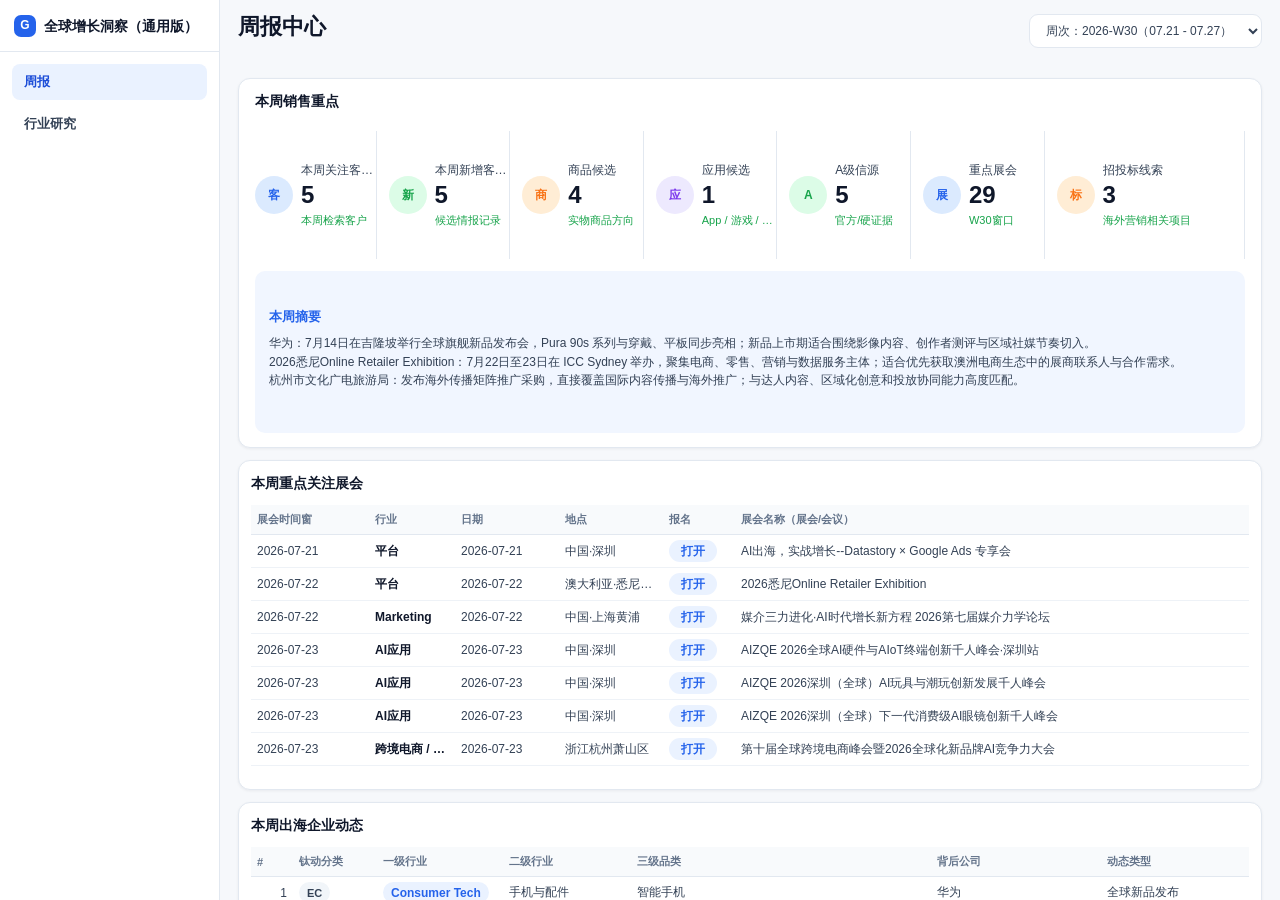
==== index.html @ ca75a87a "publish: fix W30 blank page" ====
<!doctype html>
<html lang="zh-CN">
<head>
  <meta charset="UTF-8" />
  <meta name="viewport" content="width=device-width, initial-scale=1.0" />
  <title>周报中心 · 全球增长洞察</title>
  <link rel="icon" href="data:image/svg+xml,%3Csvg xmlns='http://www.w3.org/2000/svg' viewBox='0 0 16 16'%3E%3Crect width='16' height='16' rx='3' fill='%232563eb'/%3E%3Ctext x='8' y='11' font-size='9' text-anchor='middle' fill='white' font-family='Arial'%3EG%3C/text%3E%3C/svg%3E" />
  <script>
    if (window.location.hash === "#market") {
      window.location.replace("./pages/market/?l1=Gaming");
    }
  </script>
  <link rel="stylesheet" href="./assets/intelligence_workbench_v1.css?v=20260720-weekly-w30" />
</head>
<body class="weekly-page">
  <div class="app-shell weekly-shell">
    <aside class="app-sidebar">
      <div class="brand-row"><span class="brand-mark">G</span><span>全球增长洞察（通用版）</span></div>
      <nav class="side-nav">
        <a class="active" href="./">周报</a>
        <a href="./pages/market/?l1=Gaming">行业研究</a>
      </nav>
      <footer class="sidebar-foot"></footer>
    </aside>

    <main class="app-main weekly-main">
      <section class="weekly-content portal-view active" id="weekly-view">
        <header class="report-header">
          <div>
            <h1 class="report-title">周报中心</h1>
          </div>
          <select class="week-selector" aria-label="周次">
            <option value="W30" selected>周次：2026-W30（07.21 - 07.27）</option>
            <option value="W29">周次：2026-W29（07.14 - 07.20）</option>
            <option value="W28">周次：2026-W28（07.07 - 07.13）</option>
            <option value="W27">周次：2026-W27（06.30 - 07.06）</option>
            <option value="W26">周次：2026-W26（06.23 - 06.29）</option>
            <option value="W25">周次：2026-W25（06.16 - 06.22）</option>
            <option value="W24">周次：2026-W24（06.09 - 06.15）</option>
          </select>
        </header>

        <section id="sales-focus"></section>

        <section class="report-row report-row-events">
          <article class="data-card event-window-card">
            <div class="card-title-row">
              <h2 class="card-title">本周重点关注展会</h2>
            </div>
            <div id="event-windows"></div>
          </article>
        </section>

        <section class="report-row report-row-customer">
          <article class="data-card customer-table-card">
            <div class="card-title-row">
              <h2 class="card-title">本周出海企业动态</h2>
            </div>
            <div id="customer-table"></div>
          </article>
        </section>

        <section class="report-row report-row-tenders">
          <article class="data-card tender-window-card">
            <div class="card-title-row">
              <h2 class="card-title">本周招投标线索</h2>
            </div>
            <div id="tender-opportunities"></div>
          </article>
        </section>

        <section class="report-row report-row-insight" style="display:none">
          <article class="data-card industry-brief-card">
            <div class="card-title-row">
              <h2 id="industry-brief-title" class="card-title">本周关注行业</h2>
              <select id="industry-filter" class="compact-select" aria-label="本周关注行业"></select>
            </div>
            <div id="industry-brief"></div>
          </article>
          <article class="data-card similar-customers-card">
            <h2 id="similar-title" class="card-title">同类客户</h2>
            <div id="similar-customers"></div>
          </article>
        </section>
      </section>
    </main>
  </div>
  <script src="./assets/common.js"></script>
  <script src="./assets/weekly_report_v1.js?v=20260720-weekly-w30-hotfix1"></script>
</body>
</html>
---- assets/intelligence_workbench_v1.css ----
:root {
  --bg: #f6f8fb;
  --panel: #ffffff;
  --ink: #0f172a;
  --body: #334155;
  --muted: #64748b;
  --line: #e2e8f0;
  --soft: #f8fafc;
  --blue: #2563eb;
  --green: #16a34a;
  --orange: #f59e0b;
  --purple: #7c3aed;
  --red: #dc2626;
  --shadow: 0 1px 3px rgba(15, 23, 42, 0.06);
}

* { box-sizing: border-box; }

body {
  margin: 0;
  height: 100vh;
  overflow: hidden;
  background: var(--bg);
  color: var(--ink);
  font-family: Inter, "PingFang SC", "Microsoft YaHei", Arial, sans-serif;
  font-size: 12px;
}

a { color: inherit; text-decoration: none; }

.app-shell {
  display: grid;
  grid-template-columns: 240px minmax(0, 1fr);
  height: 100vh;
  min-width: 0;
}

.app-sidebar {
  min-height: 0;
  background: #fff;
  border-right: 1px solid var(--line);
  display: flex;
  flex-direction: column;
}

.brand-row {
  height: 64px;
  display: flex;
  align-items: center;
  gap: 10px;
  padding: 0 20px;
  border-bottom: 1px solid var(--line);
  font-size: 18px;
  font-weight: 850;
}

.brand-mark {
  width: 24px;
  height: 24px;
  border-radius: 8px;
  display: grid;
  place-items: center;
  background: var(--blue);
  color: #fff;
  font-size: 13px;
}

.side-nav {
  flex: 1;
  padding: 18px 12px;
  display: grid;
  align-content: start;
  gap: 8px;
}

.side-nav a {
  min-height: 40px;
  display: flex;
  align-items: center;
  gap: 10px;
  padding: 0 12px;
  border-radius: 8px;
  color: var(--body);
  font-weight: 750;
}

.side-nav a.active,
.side-nav a:hover {
  background: #eaf2ff;
  color: #1d4ed8;
}

.nav-icon {
  width: 18px;
  text-align: center;
  color: inherit;
}

.sidebar-foot {
  border-top: 1px solid var(--line);
  padding: 14px 18px 18px;
  display: grid;
  gap: 10px;
  color: var(--muted);
}

.app-main {
  height: 100vh;
  min-width: 0;
  overflow: auto;
}

.page-header {
  min-height: 64px;
  padding: 0 24px;
  display: flex;
  align-items: center;
  justify-content: space-between;
  background: rgba(255, 255, 255, 0.9);
  border-bottom: 1px solid var(--line);
  position: sticky;
  top: 0;
  z-index: 4;
  backdrop-filter: blur(8px);
}

.page-title {
  margin: 0;
  font-size: 22px;
  font-weight: 900;
  line-height: 1.2;
}

.page-sub {
  margin: 4px 0 0;
  color: var(--muted);
  font-size: 12px;
}

.header-tools {
  display: flex;
  align-items: center;
  gap: 14px;
  color: var(--muted);
}

.user-pill {
  display: inline-flex;
  align-items: center;
  gap: 8px;
  font-weight: 750;
  color: #1e293b;
}

.avatar {
  width: 26px;
  height: 26px;
  border-radius: 999px;
  display: grid;
  place-items: center;
  background: #dbeafe;
  color: #1d4ed8;
}

.page-content {
  padding: 14px 24px 28px;
  width: 100%;
  max-width: 1800px;
  margin: 0 auto;
}

.tabs {
  display: flex;
  gap: 28px;
  height: 40px;
  align-items: center;
  border-bottom: 1px solid var(--line);
  margin-bottom: 12px;
}

.tab {
  height: 40px;
  border: 0;
  background: transparent;
  color: var(--body);
  font-size: 13px;
  font-weight: 750;
  cursor: pointer;
  border-bottom: 2px solid transparent;
}

.tab.active {
  color: var(--blue);
  border-bottom-color: var(--blue);
}

.filter-bar {
  background: #fff;
  border: 1px solid var(--line);
  border-radius: 12px;
  padding: 12px;
  display: grid;
  grid-template-columns: 1.35fr repeat(6, minmax(0, 1fr)) auto;
  gap: 10px;
  align-items: center;
  margin-bottom: 12px;
}

.filter-bar.leads {
  grid-template-columns: repeat(7, minmax(0, 1fr)) auto;
}

.filter-select,
.filter-input {
  height: 32px;
  border: 1px solid var(--line);
  border-radius: 8px;
  background: #fff;
  color: var(--body);
  font-size: 12px;
  padding: 0 10px;
  min-width: 0;
}

.link-button {
  height: 32px;
  border: 0;
  background: transparent;
  color: var(--blue);
  font-weight: 800;
  cursor: pointer;
  padding: 0 8px;
}

.kpi-grid {
  display: grid;
  grid-template-columns: repeat(6, minmax(0, 1fr));
  gap: 12px;
  margin-bottom: 12px;
}

.kpi-card {
  height: 86px;
  background: #fff;
  border: 1px solid var(--line);
  border-radius: 12px;
  box-shadow: var(--shadow);
  padding: 14px;
  display: flex;
  align-items: center;
  gap: 12px;
  min-width: 0;
}

.kpi-icon {
  width: 38px;
  height: 38px;
  border-radius: 999px;
  display: grid;
  place-items: center;
  flex: 0 0 auto;
  font-weight: 900;
}

.tone-blue { background: #dbeafe; color: #2563eb; }
.tone-green { background: #dcfce7; color: #16a34a; }
.tone-orange { background: #ffedd5; color: #f97316; }
.tone-purple { background: #ede9fe; color: #7c3aed; }
.tone-red { background: #fee2e2; color: #dc2626; }
.tone-slate { background: #f1f5f9; color: #475569; }

.kpi-label {
  color: var(--body);
  font-size: 12px;
  font-weight: 750;
}

.kpi-value {
  margin-top: 4px;
  font-size: 23px;
  font-weight: 900;
  color: var(--ink);
  line-height: 1;
}

.kpi-sub {
  margin-top: 6px;
  color: var(--muted);
  font-size: 11px;
}

.card {
  background: #fff;
  border: 1px solid var(--line);
  border-radius: 12px;
  box-shadow: var(--shadow);
  padding: 14px;
  overflow: hidden;
  min-width: 0;
}

.card h2 {
  height: 28px;
  display: flex;
  align-items: center;
  justify-content: space-between;
  margin: 0 0 10px;
  font-size: 14px;
  font-weight: 850;
}

.card h2 small {
  color: var(--muted);
  font-size: 11px;
  font-weight: 650;
}

.report-main,
.leads-main {
  display: flex;
  flex-direction: column;
  gap: 12px;
}

.report-row,
.leads-row {
  display: grid;
  gap: 12px;
  align-items: stretch;
}

.report-row-1 { grid-template-columns: 1.1fr 1.8fr; }
.report-row-2 { grid-template-columns: 1.35fr 1fr .85fr; }
.report-row-3 { grid-template-columns: 1.55fr .85fr; }
.leads-row-1 { grid-template-columns: 1.35fr .65fr; }
.leads-row-2 { grid-template-columns: 1fr 1fr 1fr; }
.leads-row-3 { grid-template-columns: 1fr; }

.summary-list {
  display: grid;
  gap: 10px;
}

.summary-item {
  display: grid;
  grid-template-columns: 40px minmax(0, 1fr);
  gap: 10px;
  padding: 10px;
  border-radius: 10px;
  background: var(--soft);
}

.summary-icon {
  width: 34px;
  height: 34px;
  border-radius: 10px;
  display: grid;
  place-items: center;
  font-weight: 900;
}

.summary-title {
  font-size: 13px;
  font-weight: 850;
  color: var(--ink);
}

.summary-text {
  margin-top: 4px;
  color: var(--body);
  font-size: 12px;
  line-height: 1.5;
  display: -webkit-box;
  -webkit-line-clamp: 2;
  -webkit-box-orient: vertical;
  overflow: hidden;
}

.table-wrap {
  overflow: hidden;
}

.table-scroll {
  overflow: auto;
}

.data-table {
  width: 100%;
  table-layout: fixed;
  border-collapse: separate;
  border-spacing: 0;
  font-size: 12px;
}

.data-table thead th {
  height: 30px;
  padding: 0 10px;
  background: #f8fafc;
  color: var(--muted);
  font-size: 11px;
  font-weight: 700;
  text-align: left;
  vertical-align: middle;
  border-bottom: 1px solid var(--line);
  white-space: nowrap;
}

.data-table tbody td {
  height: 32px;
  padding: 0 10px;
  color: var(--body);
  font-size: 12px;
  vertical-align: middle;
  border-bottom: 1px solid #eef2f7;
  background: #fff;
  overflow: hidden;
  text-overflow: ellipsis;
}

.data-table tbody tr:hover td { background: #f8fafc; }
.data-table .num { text-align: right; font-variant-numeric: tabular-nums; }
.data-table .center { text-align: center; }

.brand-cell,
.industry-cell {
  color: var(--ink);
  font-weight: 750;
  white-space: normal;
  line-height: 1.25;
  max-height: 34px;
  overflow: hidden;
}

.event-summary {
  white-space: normal;
  line-height: 1.35;
  max-height: 36px;
  overflow: hidden;
}

.tag {
  display: inline-flex;
  align-items: center;
  justify-content: center;
  min-width: 22px;
  height: 20px;
  padding: 0 7px;
  border-radius: 999px;
  font-size: 11px;
  font-weight: 850;
  border: 1px solid transparent;
}

.tag-a,
.tag-high { background: #dcfce7; color: #15803d; border-color: #86efac; }
.tag-b,
.tag-medium { background: #eaf2ff; color: #1d4ed8; border-color: #bfdbfe; }
.tag-c,
.tag-low { background: #f1f5f9; color: #475569; border-color: #cbd5e1; }
.tag-pending { background: #fff7ed; color: #c2410c; border-color: #fed7aa; }

.tag-customer { background: #eff6ff; color: #1d4ed8; }
.tag-expo { background: #ecfdf5; color: #15803d; }
.tag-tender { background: #fff7ed; color: #c2410c; }
.tag-policy { background: #f5f3ff; color: #6d28d9; }

.positive { color: var(--green); font-weight: 850; }
.negative { color: var(--red); font-weight: 850; }

.chart {
  width: 100%;
  height: calc(100% - 38px);
  min-height: 0;
}

.chart-card-sm { height: 260px; }
.chart-card-md { height: 310px; }
.table-card-sm { height: 300px; }
.table-card-md { height: 360px; }
.summary-card { height: 300px; }
.detail-card { height: 360px; }
.heatmap-card { height: 300px; }

.intel-table {
  min-width: 1280px;
}

.mini-bars {
  height: calc(100% - 38px);
  display: grid;
  gap: 10px;
  align-content: center;
}

.donut-shell {
  height: calc(100% - 38px);
  display: grid;
  grid-template-columns: 150px minmax(0, 1fr);
  gap: 16px;
  align-items: center;
}

.donut-shell svg {
  width: 150px;
  height: 150px;
}

.donut-legend {
  display: grid;
  gap: 12px;
  min-width: 0;
}

.donut-legend p {
  margin: 0;
  display: grid;
  grid-template-columns: 10px 44px minmax(0, 1fr);
  gap: 9px;
  align-items: center;
  color: var(--body);
  font-size: 12px;
}

.donut-legend i {
  width: 9px;
  height: 9px;
  border-radius: 999px;
  background: var(--blue);
}

.donut-legend p:nth-child(2) i { background: var(--green); }
.donut-legend p:nth-child(3) i { background: var(--orange); }
.donut-legend p:nth-child(4) i { background: #94a3b8; }

.donut-legend b {
  text-align: right;
  font-variant-numeric: tabular-nums;
  color: var(--ink);
}

.summary-bar {
  display: grid;
  grid-template-columns: 120px minmax(0, 1fr) 42px;
  gap: 10px;
  align-items: center;
  color: var(--body);
  font-size: 12px;
}

.summary-bar span {
  overflow: hidden;
  text-overflow: ellipsis;
  white-space: nowrap;
}

.summary-bar i {
  height: 9px;
  background: #eaf2ff;
  border-radius: 999px;
  overflow: hidden;
}

.summary-bar i b {
  display: block;
  height: 100%;
  border-radius: inherit;
  background: var(--blue);
}

.summary-bar strong {
  text-align: right;
  font-variant-numeric: tabular-nums;
}

.trend-bars {
  height: calc(100% - 38px);
  display: flex;
  align-items: end;
  gap: 5px;
  padding: 10px 0 0;
  border-bottom: 1px solid var(--line);
}

.trend-bar {
  flex: 1;
  min-width: 0;
  height: 100%;
  display: flex;
  flex-direction: column;
  justify-content: flex-end;
  align-items: center;
  gap: 5px;
}

.trend-bar i {
  width: 100%;
  max-width: 18px;
  border-radius: 999px 999px 0 0;
  background: linear-gradient(180deg, #2563eb, #93c5fd);
}

.trend-bar span {
  color: var(--muted);
  font-size: 10px;
  writing-mode: vertical-rl;
  max-height: 34px;
  overflow: hidden;
}

.heatmap-grid {
  height: calc(100% - 38px);
  display: grid;
  gap: 4px;
  align-content: start;
  overflow: hidden;
}

.heatmap-grid b,
.heatmap-grid strong,
.heatmap-grid span {
  min-height: 24px;
  display: grid;
  place-items: center;
  border-radius: 6px;
  font-size: 11px;
}

.heatmap-grid b,
.heatmap-grid strong {
  color: var(--muted);
  font-weight: 750;
  overflow: hidden;
  text-overflow: ellipsis;
  white-space: nowrap;
}

.heatmap-grid span {
  color: #0f172a;
  font-weight: 850;
}

.placeholder {
  height: 220px;
  display: grid;
  place-items: center;
  border: 1px dashed #cbd5e1;
  border-radius: 12px;
  color: var(--muted);
  background: #fff;
}

.intel-detail {
  display: grid;
  gap: 10px;
}

.detail-section {
  border: 1px solid #e8eef7;
  border-radius: 10px;
  background: #f8fafc;
  padding: 10px;
}

.detail-section b {
  display: block;
  margin-bottom: 6px;
  color: var(--ink);
}

.detail-section p {
  margin: 0;
  color: var(--body);
  line-height: 1.55;
}

@media (max-width: 1360px) {
  .app-shell { grid-template-columns: 220px minmax(0, 1fr); }
  .filter-bar,
  .filter-bar.leads { grid-template-columns: repeat(3, minmax(0, 1fr)); }
  .kpi-grid { grid-template-columns: repeat(3, minmax(0, 1fr)); }
  .report-row-1,
  .report-row-2,
  .report-row-3,
  .leads-row-1,
  .leads-row-2,
  .leads-row-3 { grid-template-columns: 1fr; }
}

@media (max-width: 900px) {
  body { height: auto; overflow: auto; }
  .app-shell { grid-template-columns: 1fr; height: auto; }
  .app-sidebar { display: block; }
  .side-nav { grid-template-columns: repeat(2, minmax(0, 1fr)); }
  .app-main { height: auto; overflow: visible; }
  .page-header { position: static; }
  .kpi-grid { grid-template-columns: repeat(2, minmax(0, 1fr)); }
}

.weekly-page .app-shell {
  grid-template-columns: 200px minmax(0, 1fr);
}

.weekly-page .brand-row {
  height: 48px;
  padding: 0 16px;
  font-size: 15px;
}

.weekly-page .brand-mark {
  width: 22px;
  height: 22px;
  border-radius: 7px;
}

.weekly-page .side-nav {
  padding: 12px;
  gap: 6px;
}

.weekly-page .side-nav a {
  min-height: 36px;
  height: 36px;
  padding: 0 12px;
  font-size: 13px;
}

.weekly-page .sidebar-foot {
  padding: 12px 16px 16px;
  font-size: 12px;
  line-height: 1.55;
}

.weekly-main {
  background: #f6f8fb;
}

.weekly-content {
  min-width: 0;
  width: 100%;
  padding: 16px 18px 18px;
}

.report-header {
  height: 52px;
  display: flex;
  align-items: flex-start;
  justify-content: space-between;
  gap: 16px;
  margin-bottom: 12px;
}

.report-title {
  margin: 0;
  font-size: 22px;
  font-weight: 800;
  color: #0f172a;
  line-height: 1.2;
}

.report-subtitle {
  margin: 4px 0 0;
  font-size: 12px;
  color: #64748b;
}

.week-selector {
  height: 32px;
  min-width: 220px;
  border: 1px solid #e2e8f0;
  border-radius: 8px;
  background: #fff;
  font-size: 12px;
  color: #334155;
  padding: 0 10px;
}

.sales-focus-card,
.data-card {
  background: #fff;
  border: 1px solid #e2e8f0;
  border-radius: 12px;
  box-shadow: 0 1px 3px rgba(15, 23, 42, 0.06);
}

.sales-focus-card {
  padding: 14px 16px;
  margin-bottom: 12px;
}

.sales-focus-title {
  margin: 0 0 12px;
  font-size: 14px;
  font-weight: 800;
  color: #0f172a;
}

.sales-focus-grid {
  display: grid;
  grid-template-columns: repeat(4, 1fr) 1.4fr;
  gap: 12px;
  align-items: stretch;
}

.focus-metric {
  display: grid;
  grid-template-columns: 42px minmax(0, 1fr);
  gap: 10px;
  align-items: center;
  min-height: 78px;
  border-right: 1px solid #e2e8f0;
}

.focus-icon {
  width: 40px;
  height: 40px;
  border-radius: 999px;
  display: flex;
  align-items: center;
  justify-content: center;
  font-weight: 800;
}

.focus-label {
  font-size: 12px;
  color: #334155;
}

.focus-value {
  margin-top: 4px;
  font-size: 26px;
  font-weight: 800;
  color: #0f172a;
  line-height: 1;
}

.focus-sub {
  margin-top: 6px;
  font-size: 11px;
  color: #16a34a;
}

.week-summary-box {
  min-height: 78px;
  background: #f1f6ff;
  border-radius: 10px;
  padding: 12px;
}

.week-summary-title {
  font-size: 13px;
  font-weight: 700;
  color: #2563eb;
}

.week-summary-text {
  margin-top: 6px;
  font-size: 12px;
  line-height: 1.5;
  color: #334155;
  white-space: pre-line;
}

.weekly-page .report-row {
  display: grid;
  gap: 12px;
  margin-bottom: 12px;
}

.report-row-main {
  grid-template-columns: 1.35fr 1fr;
}

.report-row-secondary {
  grid-template-columns: 1fr 1fr;
}

.data-card {
  padding: 12px;
  overflow: hidden;
}

.customer-table-card,
.industry-brief-card {
  height: 360px;
}

.event-window-card,
.similar-customers-card {
  height: 240px;
}

.card-title,
.card-title-row .card-title {
  margin: 0 0 10px;
  font-size: 14px;
  font-weight: 800;
  color: #0f172a;
}

.card-title-row {
  display: flex;
  align-items: center;
  justify-content: space-between;
  gap: 12px;
}

.card-title-row a {
  color: #2563eb;
  font-size: 12px;
  font-weight: 700;
}

.table-fit {
  height: calc(100% - 34px);
  overflow: hidden;
}

.weekly-page .data-table {
  width: 100%;
  table-layout: fixed;
  border-collapse: separate;
  border-spacing: 0;
  font-size: 12px;
}

.weekly-page .data-table thead th {
  height: 30px;
  padding: 0 8px;
  background: #f8fafc;
  color: #64748b;
  font-size: 11px;
  font-weight: 600;
  text-align: left;
  vertical-align: middle;
  border-bottom: 1px solid #e2e8f0;
}

.weekly-page .data-table tbody td {
  height: 34px;
  padding: 0 8px;
  color: #334155;
  font-size: 12px;
  vertical-align: middle;
  border-bottom: 1px solid #eef2f7;
}

.weekly-page .data-table tbody tr:hover td {
  background: #f8fafc;
}

.weekly-page .col-rank { width: 34px; }
.weekly-page .col-brand { width: 120px; }
.weekly-page .col-owner { width: 120px; }
.weekly-page .col-country { width: 48px; }
.weekly-page .col-industry { width: 96px; }
.weekly-page .col-category { width: 110px; }
.weekly-page .col-channel { width: 112px; }
.weekly-page .col-date { width: 80px; }
.weekly-page .col-type { width: 72px; }
.weekly-page .col-summary { width: auto; }
.weekly-page .col-attention { width: 132px; }
.weekly-page .col-quality { width: 58px; }

.weekly-page .brand-cell {
  white-space: normal;
  line-height: 1.25;
  max-height: 34px;
  overflow: hidden;
  font-weight: 700;
  color: #0f172a;
}

.weekly-page .event-summary {
  white-space: normal;
  line-height: 1.35;
  max-height: 36px;
  overflow: hidden;
}

.weekly-page .industry-link {
  border: 0;
  background: transparent;
  color: #2563eb;
  font: inherit;
  font-weight: 700;
  padding: 0;
  cursor: pointer;
  text-align: left;
  max-width: 100%;
  overflow: hidden;
  text-overflow: ellipsis;
  white-space: nowrap;
}

.weekly-page .tag {
  height: 22px;
  padding: 0 8px;
  border: 0;
}

.weekly-page .tag-a { background: #dcfce7; color: #16a34a; }
.weekly-page .tag-b { background: #dbeafe; color: #2563eb; }
.weekly-page .tag-c { background: #f1f5f9; color: #64748b; }
.weekly-page .tag-warn { background: #fef3c7; color: #d97706; }

.industry-brief-grid {
  display: grid;
  grid-template-columns: 0.85fr 1.15fr 0.85fr;
  gap: 12px;
  height: calc(100% - 34px);
}

.brief-panel {
  border-right: 1px solid #e2e8f0;
  padding-right: 12px;
  min-width: 0;
}

.brief-panel:last-child {
  border-right: none;
  padding-right: 0;
}

.brief-title {
  font-size: 12px;
  font-weight: 700;
  color: #0f172a;
  margin-bottom: 10px;
}

.brief-value {
  font-size: 20px;
  font-weight: 800;
  color: #0f172a;
  margin-bottom: 10px;
}

.brief-list {
  display: flex;
  flex-direction: column;
  gap: 8px;
}

.brief-list-item {
  font-size: 12px;
  line-height: 1.45;
  color: #334155;
  max-height: 50px;
  overflow: hidden;
}

.event-window-grid {
  display: grid;
  grid-template-columns: 1fr 1fr;
  gap: 12px;
  height: calc(100% - 34px);
}

.event-group {
  background: #f8fafc;
  border-radius: 10px;
  padding: 10px;
  overflow: hidden;
}

.event-group-title {
  margin: 0 0 10px;
  font-size: 13px;
  font-weight: 700;
  color: #0f172a;
}

.event-row {
  display: grid;
  grid-template-columns: 90px minmax(0, 1fr) 48px 72px;
  gap: 8px;
  height: 32px;
  align-items: center;
  font-size: 12px;
  color: #334155;
}

.event-row b {
  color: #0f172a;
}

.event-row span,
.event-row i {
  overflow: hidden;
  text-overflow: ellipsis;
  white-space: nowrap;
  font-style: normal;
}

.event-row em {
  font-style: normal;
  color: #64748b;
}

.similar-table th:nth-child(1) { width: 120px; }
.similar-table th:nth-child(2) { width: 48px; }
.similar-table th:nth-child(3) { width: 110px; }
.similar-table th:nth-child(5) { width: 80px; }
.similar-table th:nth-child(6) { width: 58px; }

.empty-line {
  height: 32px;
  display: flex;
  align-items: center;
  color: #64748b;
}

@media (max-width: 1200px) {
  .sales-focus-grid,
  .report-row-main,
  .report-row-secondary,
  .industry-brief-grid,
  .event-window-grid {
    grid-template-columns: 1fr;
  }

  .focus-metric,
  .brief-panel {
    border-right: none;
  }

  .customer-table-card,
  .industry-brief-card,
  .event-window-card,
  .similar-customers-card {
    height: auto;
    min-height: 240px;
  }
}

/* Weekly report V4.0 target layout */
.weekly-page .app-shell {
  grid-template-columns: 180px minmax(0, 1fr);
  background: #f6f8fb;
}

.weekly-page .app-sidebar {
  width: 180px;
}

.weekly-page .brand-row {
  height: 52px;
  gap: 8px;
  padding: 0 14px;
  font-size: 14px;
  font-weight: 800;
  line-height: 1.25;
}

.weekly-page .brand-mark {
  width: 22px;
  height: 22px;
  border-radius: 7px;
  font-size: 12px;
}

.weekly-page .side-nav {
  padding: 12px;
  gap: 6px;
}

.weekly-page .side-nav a {
  min-height: 36px;
  padding: 0 12px;
  font-size: 13px;
  gap: 0;
}

.weekly-page .sidebar-foot {
  padding: 12px 14px 16px;
  font-size: 11px;
  line-height: 1.55;
}

.weekly-page .sidebar-foot:empty {
  display: none;
}

.weekly-main {
  min-width: 0;
  overflow: auto;
}

.weekly-content {
  display: flex;
  flex-direction: column;
  gap: 12px;
  width: 100%;
  min-width: 0;
  padding: 14px 18px 18px;
}

.weekly-page .report-header {
  height: 52px;
  margin: 0;
  align-items: flex-start;
}

.weekly-page .week-selector {
  height: 34px;
  min-width: 230px;
  border-radius: 9px;
  padding: 0 12px;
}

.weekly-page .sales-focus-card,
.weekly-page .data-card {
  background: #fff;
  border: 1px solid #e2e8f0;
  border-radius: 12px;
  box-shadow: 0 1px 3px rgba(15, 23, 42, 0.06);
  overflow: hidden;
}

.weekly-page .sales-focus-card {
  height: auto;
  min-height: 136px;
  padding: 14px 16px;
  margin: 0;
}

.weekly-page .sales-focus-title {
  margin: 0 0 10px;
  font-size: 14px;
  font-weight: 800;
}

.weekly-page .sales-focus-grid {
  display: grid;
  grid-template-columns: repeat(6, minmax(0, 1fr)) 1.55fr;
  gap: 12px;
  align-items: stretch;
}

.weekly-page .focus-metric {
  grid-template-columns: 38px minmax(0, 1fr);
  gap: 8px;
  min-height: 78px;
  border-right: 1px solid #e2e8f0;
  min-width: 0;
}

.weekly-page .focus-icon {
  width: 38px;
  height: 38px;
  font-size: 12px;
}

.weekly-page .focus-copy {
  min-width: 0;
}

.weekly-page .focus-label,
.weekly-page .focus-sub {
  white-space: nowrap;
  overflow: hidden;
  text-overflow: ellipsis;
}

.weekly-page .focus-value {
  font-size: 24px;
}

.weekly-page .week-summary-text {
  display: block;
  overflow: visible;
  white-space: pre-line;
}

.weekly-page .report-row {
  display: grid;
  gap: 12px;
  margin: 0;
  width: 100%;
  min-width: 0;
}

.weekly-page .report-row-customer,
.weekly-page .report-row-events {
  grid-template-columns: minmax(0, 1fr);
}

.weekly-page .report-row-insight {
  grid-template-columns: minmax(0, 1fr) minmax(0, 1fr);
}

.weekly-page .data-card {
  padding: 12px;
  width: 100%;
  min-width: 0;
}

.weekly-page .customer-table-card { height: 376px; }
.weekly-page .event-window-card { height: 250px; }
.weekly-page .industry-brief-card,
.weekly-page .similar-customers-card { height: 250px; }

.weekly-page .card-title,
.weekly-page .card-title-row .card-title {
  margin: 0 0 10px;
  font-size: 14px;
  font-weight: 800;
}

.weekly-page .table-fit {
  height: calc(100% - 34px);
  overflow: hidden;
}

.weekly-page .data-table {
  table-layout: fixed;
  font-size: 12px;
}

.weekly-page .data-table thead th {
  height: 30px;
  padding: 0 6px;
  font-size: 11px;
  white-space: nowrap;
}

.weekly-page .data-table tbody td {
  height: 32px;
  padding: 0 6px;
  font-size: 12px;
}

.weekly-page .col-rank { width: 28px; }
.weekly-page .col-name { width: 148px; }
.weekly-page .col-company,
.weekly-page .weekly-customer-table td:nth-child(3) { display: none; }
.weekly-page .col-industry { width: 96px; }
.weekly-page .col-category { width: 118px; }
.weekly-page .col-market { width: 116px; }
.weekly-page .col-type,
.weekly-page .weekly-customer-table td:nth-child(7) { display: none; }
.weekly-page .col-date { width: 58px; }
.weekly-page .col-summary { width: auto; min-width: 118px; }
.weekly-page .col-quality { width: 36px; }
.weekly-page .col-decision { width: 36px; }

.weekly-page .name-cell,
.weekly-page .company-cell,
.weekly-page .category-cell {
  white-space: normal;
  line-height: 1.2;
  max-height: 30px;
  overflow: hidden;
  font-weight: 700;
  color: #0f172a;
}

.weekly-page .event-summary {
  white-space: normal;
  line-height: 1.25;
  max-height: 32px;
  overflow: hidden;
}

.weekly-page .inline-type {
  display: inline-block;
  height: 18px;
  line-height: 18px;
  margin-right: 4px;
  padding: 0 5px;
  border-radius: 999px;
  background: #eaf2ff;
  color: #2563eb;
  font-size: 11px;
  font-weight: 700;
  vertical-align: baseline;
}

.weekly-page .event-summary.one-line {
  white-space: nowrap;
  text-overflow: ellipsis;
  display: block;
}

.weekly-page .industry-brief-grid {
  grid-template-columns: 0.9fr 1.1fr;
  height: calc(100% - 34px);
}

.weekly-page .brief-panel {
  padding-right: 12px;
}

.weekly-page .brief-metric-label {
  font-size: 11px;
  color: #64748b;
  margin-top: 9px;
}

.weekly-page .brief-metric-value {
  margin-top: 3px;
  font-size: 20px;
  font-weight: 800;
  color: #0f172a;
  line-height: 1.1;
}

.weekly-page .brief-metric-value.small {
  font-size: 15px;
}

.weekly-page .brief-list {
  gap: 10px;
}

.weekly-page .brief-list-item {
  font-size: 12px;
  line-height: 1.45;
  max-height: 34px;
}

.weekly-page .brief-brand-list {
  display: grid;
  gap: 8px;
}

.weekly-page .brief-brand-row {
  display: grid;
  grid-template-columns: minmax(0, 1fr) 34px;
  gap: 6px;
  align-items: center;
  font-size: 12px;
}

.weekly-page .brief-brand-row span {
  overflow: hidden;
  text-overflow: ellipsis;
  white-space: nowrap;
  font-weight: 700;
}

.weekly-page .event-window-grid {
  grid-template-columns: 1fr 1fr;
  height: calc(100% - 34px);
}

.weekly-page .event-row {
  grid-template-columns: 80px minmax(0, 1fr) 44px 62px 26px;
  gap: 6px;
  min-height: 32px;
  height: 32px;
}

.weekly-page .event-row strong {
  font-style: normal;
  padding: 0;
  min-width: 22px;
}

.weekly-page .similar-table th:nth-child(1) { width: 112px; }
.weekly-page .similar-table th:nth-child(2) { width: 44px; }
.weekly-page .similar-table th:nth-child(3) { width: 88px; }
.weekly-page .similar-table th:nth-child(5) { width: 62px; }
.weekly-page .similar-table th:nth-child(6) { width: 42px; }

.weekly-page .compact-select {
  height: 28px;
  max-width: 250px;
  border: 1px solid #e2e8f0;
  border-radius: 8px;
  background: #fff;
  color: #334155;
  font-size: 12px;
  padding: 0 8px;
}

.weekly-page .event-tools {
  display: flex;
  align-items: center;
  gap: 8px;
  min-width: 0;
}

.weekly-page .inline-link {
  color: #2563eb;
  font-size: 12px;
  font-weight: 700;
  white-space: nowrap;
}

.weekly-page .weekly-customer-table .col-company,
.weekly-page .weekly-customer-table td:nth-child(3) {
  display: table-cell;
}

.weekly-page .weekly-customer-table .col-rank { width: 30px; }
.weekly-page .weekly-customer-table .col-name { width: 150px; }
.weekly-page .weekly-customer-table .col-company { width: 112px; }
.weekly-page .weekly-customer-table .col-industry { width: 100px; }
.weekly-page .weekly-customer-table .col-category { width: 126px; }
.weekly-page .weekly-customer-table .col-market { width: 124px; }
.weekly-page .weekly-customer-table .col-date { width: 60px; }
.weekly-page .weekly-customer-table .col-quality { width: 42px; }

.weekly-page .weekly-customer-table {
  width: 100%;
  min-width: 0;
}

/* Final weekly polish */
.weekly-page .week-summary-box {
  padding-bottom: 14px;
  display: flex;
  flex-direction: column;
}

.weekly-page .week-summary-text {
  margin-bottom: 4px;
}

.weekly-page .customer-table-card { height: 440px; }
.weekly-page .event-window-card { height: 300px; }

.weekly-page .customer-table-card .table-fit {
  height: calc(100% - 72px);
}

.weekly-page .weekly-customer-table .col-name { width: 170px; }
.weekly-page .weekly-customer-table .col-company { width: 120px; }
.weekly-page .weekly-customer-table .col-market { width: 210px; }
.weekly-page .weekly-customer-table .col-summary { min-width: 260px; }

.weekly-page .market-cell {
  white-space: normal;
  line-height: 1.25;
  max-height: 32px;
  overflow: hidden;
}

.weekly-page .rating-note {
  font-size: 11px;
  color: #64748b;
  white-space: nowrap;
}

.weekly-page .extra-panel {
  margin-top: 6px;
  border-top: 1px solid #eef2f7;
  padding-top: 5px;
}

.weekly-page .extra-panel summary {
  cursor: pointer;
  color: #2563eb;
  font-size: 12px;
  font-weight: 700;
}

.weekly-page .extra-customer-list {
  max-height: 160px;
  overflow: auto;
  display: grid;
  gap: 4px;
  margin-top: 6px;
}

.weekly-page .extra-customer-row {
  display: grid;
  grid-template-columns: 1.2fr .8fr 1.1fr 50px;
  gap: 8px;
  align-items: center;
  min-height: 28px;
  border: 0;
  border-radius: 7px;
  background: #f8fafc;
  color: #334155;
  font-size: 12px;
  text-align: left;
  padding: 0 8px;
  cursor: pointer;
}

.weekly-page .extra-customer-row span,
.weekly-page .extra-customer-row b,
.weekly-page .extra-customer-row em {
  overflow: hidden;
  text-overflow: ellipsis;
  white-space: nowrap;
}

.weekly-page .extra-customer-row em {
  font-style: normal;
  color: #64748b;
}

.weekly-page .brief-conclusion {
  background: #f1f6ff;
  color: #334155;
  border-radius: 8px;
  padding: 8px;
  font-size: 12px;
  line-height: 1.45;
  margin-bottom: 10px;
}

.weekly-page .event-row {
  grid-template-columns: 82px minmax(0, 1fr) 70px 88px 54px;
  gap: 10px;
}

.weekly-page .event-row strong {
  color: #2563eb;
  font-weight: 700;
  text-align: right;
}

/* W24 weekly final refinements */
.weekly-page .sales-focus-card {
  height: 148px;
}

.weekly-page .week-summary-box {
  padding: 14px 14px 12px;
}

.weekly-page .week-summary-text {
  margin-top: 8px;
  padding-bottom: 2px;
  line-height: 1.55;
}

.weekly-page .weekly-customer-table .col-name { width: 220px; }
.weekly-page .weekly-customer-table .col-company { width: 130px; }
.weekly-page .weekly-customer-table .col-industry { width: 112px; }
.weekly-page .weekly-customer-table .col-category { width: 132px; }
.weekly-page .weekly-customer-table .col-market { width: 210px; }
.weekly-page .weekly-customer-table .col-summary { min-width: 320px; }

.weekly-page .event-summary {
  max-height: 42px;
  line-height: 1.32;
}

.weekly-page .l1-pill {
  display: inline-flex;
  height: 21px;
  align-items: center;
  padding: 0 8px;
  border-radius: 999px;
  background: #f1f5f9;
  color: #334155;
  font-size: 11px;
  font-weight: 800;
  white-space: nowrap;
}

.weekly-page .industry-link {
  display: inline-flex;
  align-items: center;
  height: 21px;
  padding: 0 8px;
  border-radius: 999px;
  background: #eaf2ff;
  color: #2563eb;
}

.weekly-page .event-table-fit {
  height: calc(100% - 34px);
}

.weekly-page .event-table th:nth-child(1) { width: 150px; }
.weekly-page .event-table th:nth-child(3) { width: 90px; }
.weekly-page .event-table th:nth-child(4) { width: 120px; }
.weekly-page .event-table th:nth-child(5) { width: 78px; }

.weekly-page .event-table td:nth-child(2) {
  color: #0f172a;
  font-weight: 700;
  white-space: normal;
  line-height: 1.25;
}

.weekly-page .event-table .inline-link {
  display: inline-flex;
  height: 22px;
  align-items: center;
  justify-content: center;
  padding: 0 8px;
  border-radius: 999px;
  background: #eaf2ff;
}

.weekly-page .similar-table th:nth-child(1) { width: 140px; }
.weekly-page .similar-table th:nth-child(3) { width: 110px; }

.weekly-page .similar-table .brand-cell {
  max-height: 34px;
  white-space: normal;
  line-height: 1.2;
}

/* W24 intelligence workbook field layout */
.weekly-page .customer-table-card { height: 500px; }
.weekly-page .event-window-card { height: 330px; }

.weekly-page .customer-table-card .table-fit,
.weekly-page .event-table-fit {
  overflow: auto;
}

.weekly-page .weekly-customer-table {
  width: max-content;
  min-width: 100%;
}

.weekly-page .weekly-customer-table .col-rank { width: 42px; }
.weekly-page .weekly-customer-table .col-titan { width: 82px; }
.weekly-page .weekly-customer-table .col-industry { width: 132px; }
.weekly-page .weekly-customer-table .col-category { width: 132px; }
.weekly-page .weekly-customer-table .col-l3 { width: 240px; }
.weekly-page .weekly-customer-table .col-company { width: 190px; }
.weekly-page .weekly-customer-table .col-type { width: 138px; }
.weekly-page .weekly-customer-table .col-summary { width: 560px; min-width: 560px; }
.weekly-page .weekly-customer-table .col-date { width: 92px; }
.weekly-page .weekly-customer-table .col-attention { width: 280px; }
.weekly-page .weekly-customer-table .col-quality { width: 58px; }

.weekly-page .weekly-customer-table .col-type,
.weekly-page .weekly-customer-table td:nth-child(7) {
  display: table-cell;
}

.weekly-page .attention-cell {
  white-space: normal;
  line-height: 1.3;
  max-height: 42px;
  overflow: hidden;
}

.weekly-page .event-table {
  width: max-content;
  min-width: 100%;
}

.weekly-page .event-table th:nth-child(1) { width: 160px; }
.weekly-page .event-table th:nth-child(2) { width: 460px; }
.weekly-page .event-table th:nth-child(3) { width: 120px; }
.weekly-page .event-table th:nth-child(4) { width: 140px; }
.weekly-page .event-table th:nth-child(5) { width: 96px; }

@media (max-width: 1100px) {
  .weekly-page .sales-focus-grid,
  .weekly-page .report-row-main,
  .weekly-page .report-row-secondary,
  .weekly-page .industry-brief-grid,
  .weekly-page .event-window-grid {
    grid-template-columns: 1fr;
  }

  .weekly-page .customer-table-card,
  .weekly-page .industry-brief-card,
  .weekly-page .event-window-card,
  .weekly-page .similar-customers-card,
  .weekly-page .sales-focus-card {
    height: auto;
  }
}

/* W24 workbook layout contract */
.weekly-page .sales-focus-card {
  min-height: 146px;
}

.weekly-page .week-summary-box {
  align-self: stretch;
  justify-content: center;
  padding: 12px 14px;
}

.weekly-page .week-summary-text {
  display: block;
  overflow: visible;
  line-height: 1.45;
  white-space: pre-line;
}

.weekly-page .customer-table-card {
  height: 510px;
}

.weekly-page #customer-table {
  height: calc(100% - 42px);
}

.weekly-page .customer-table-card .table-fit {
  height: 100%;
  overflow: auto;
}

.weekly-page .weekly-customer-table {
  width: max-content;
  min-width: 100%;
  table-layout: fixed;
}

.weekly-page .weekly-customer-table .col-rank { width: 42px; }
.weekly-page .weekly-customer-table .col-titan { width: 88px; }
.weekly-page .weekly-customer-table .col-industry { width: 132px; }
.weekly-page .weekly-customer-table .col-category { width: 132px; }
.weekly-page .weekly-customer-table .col-l3 { width: 260px; }
.weekly-page .weekly-customer-table .col-company { width: 180px; }
.weekly-page .weekly-customer-table .col-type { width: 150px; }
.weekly-page .weekly-customer-table .col-summary { width: 600px; min-width: 600px; }
.weekly-page .weekly-customer-table .col-date { width: 92px; }
.weekly-page .weekly-customer-table .col-attention { width: 320px; }

.weekly-page .weekly-customer-table td,
.weekly-page .event-table td {
  vertical-align: top;
}

.weekly-page .event-summary,
.weekly-page .attention-cell,
.weekly-page .category-cell,
.weekly-page .company-cell {
  line-height: 1.35;
}

.weekly-page .event-summary {
  max-height: 54px;
  white-space: normal;
  overflow: hidden;
}

.weekly-page .attention-cell {
  max-height: 54px;
}

.weekly-page .event-window-card {
  height: 360px;
}

.weekly-page #event-windows {
  height: calc(100% - 42px);
}

.weekly-page .event-table-fit {
  height: 100%;
  overflow: auto;
}

.weekly-page .event-table {
  width: max-content;
  min-width: 100%;
  table-layout: fixed;
}

.weekly-page .event-table .col-window { width: 130px; }
.weekly-page .event-table .col-event-industry { width: 130px; }
.weekly-page .event-table .col-event-name { width: 360px; }
.weekly-page .event-table .col-location { width: 120px; }
.weekly-page .event-table .col-event-date { width: 140px; }
.weekly-page .event-table .col-event-value { width: 460px; }
.weekly-page .event-table .col-link { width: 96px; }

.weekly-page .event-value {
  white-space: normal;
  line-height: 1.35;
  max-height: 54px;
  overflow: hidden;
}

/* W24 single-page shell and auto-fit table polish */
.weekly-page .portal-view {
  display: none;
}

.weekly-page .portal-view.active {
  display: flex;
}

.weekly-page #market-view.portal-view.active {
  display: block;
  height: 100vh;
  padding: 0;
}

.weekly-page .market-loading {
  height: 100%;
  display: grid;
  place-items: center;
  color: #64748b;
  font-size: 13px;
}

.weekly-page #market-view .research-shell {
  grid-template-columns: minmax(0, 1fr);
  height: 100%;
}

.weekly-page #market-view .research-sidebar {
  display: none;
}

.weekly-page #market-view .research-main {
  height: 100%;
  min-height: 0;
  overflow: auto;
}

.weekly-page #market-view .market-select-bar {
  position: sticky;
  top: 0;
  z-index: 8;
  display: flex;
  gap: 10px;
  align-items: center;
  padding: 10px 24px;
  background: rgba(246, 248, 251, 0.96);
  border-bottom: 1px solid #e5eaf2;
  backdrop-filter: blur(8px);
}

.weekly-page #market-view .market-select {
  height: 32px;
  min-width: 150px;
  border: 1px solid #d6e0ef;
  border-radius: 8px;
  background: #fff;
  color: #334155;
  font-size: 12px;
  padding: 0 10px;
}

.weekly-page #market-view .market-select.wide {
  min-width: 240px;
}

.weekly-page .card-title-row {
  min-height: 32px;
}

.weekly-page .compact-select {
  height: 28px;
  min-width: 220px;
  max-width: 360px;
  border: 1px solid #e2e8f0;
  border-radius: 8px;
  background: #fff;
  color: #334155;
  font-size: 12px;
  padding: 0 8px;
}

.weekly-page .weekly-customer-table,
.weekly-page .event-table,
.weekly-page .similar-table {
  table-layout: fixed;
  width: max-content;
  min-width: 100%;
}

.weekly-page .weekly-customer-table th,
.weekly-page .weekly-customer-table td,
.weekly-page .event-table th,
.weekly-page .event-table td,
.weekly-page .similar-table th,
.weekly-page .similar-table td {
  height: 32px;
  white-space: nowrap;
  overflow: hidden;
  text-overflow: ellipsis;
  vertical-align: middle;
}

.weekly-page .weekly-customer-table .col-rank { width: 42px; }
.weekly-page .weekly-customer-table .col-titan { width: 84px; }
.weekly-page .weekly-customer-table .col-industry { width: 126px; }
.weekly-page .weekly-customer-table .col-category { width: 128px; }
.weekly-page .weekly-customer-table .col-l3 { width: 300px; }
.weekly-page .weekly-customer-table .col-company { width: 170px; }
.weekly-page .weekly-customer-table .col-type { width: 220px; }
.weekly-page .weekly-customer-table .col-summary { width: 440px; min-width: 440px; }
.weekly-page .weekly-customer-table .col-date { width: 86px; }
.weekly-page .weekly-customer-table .col-attention { width: 300px; }

.weekly-page .weekly-customer-table .industry-link,
.weekly-page .weekly-customer-table .l1-pill {
  max-width: 100%;
  overflow: hidden;
  text-overflow: ellipsis;
  white-space: nowrap;
}

.weekly-page .event-window-card {
  height: 330px;
}

.weekly-page .event-table .col-window { width: 132px; }
.weekly-page .event-table .col-event-industry { width: 108px; }
.weekly-page .event-table .col-event-name { width: 430px; }
.weekly-page .event-table .col-location { width: 112px; }
.weekly-page .event-table .col-event-date { width: 122px; }
.weekly-page .event-table .col-event-value { width: 480px; }
.weekly-page .event-table .col-link { width: 90px; }

.weekly-page .event-table td:nth-child(2),
.weekly-page .event-table td:nth-child(3),
.weekly-page .event-table td:nth-child(6) {
  white-space: nowrap;
  line-height: 32px;
}

.weekly-page .industry-brief-card .card-title-row {
  align-items: center;
}

.weekly-page .industry-brief-card .card-title {
  margin-bottom: 0;
}

/* Final bugfix: sidebar title and exhibition auto-fit columns */
.weekly-page .app-shell {
  grid-template-columns: 220px minmax(0, 1fr);
}

.weekly-page .app-sidebar {
  width: 220px;
}

.weekly-page .brand-row {
  font-size: 13px;
  white-space: nowrap;
}

.weekly-page .brand-row span:last-child {
  min-width: 0;
  overflow: hidden;
  text-overflow: ellipsis;
  white-space: nowrap;
}

.weekly-page .event-table th.col-window { width: 126px; }
.weekly-page .event-table th.col-event-industry { width: 86px; }
.weekly-page .event-table th.col-event-name { width: 460px; }
.weekly-page .event-table th.col-location { width: 104px; }
.weekly-page .event-table th.col-event-date { width: 116px; }
.weekly-page .event-table th.col-event-value { width: 520px; }
.weekly-page .event-table th.col-link { width: 86px; }

/* Embedded industry research workbench density */
.weekly-page #market-view .research-main {
  background: #f6f8fb;
}

.weekly-page #market-view .main-top,
.weekly-page #market-view .metrics-grid,
.weekly-page #market-view .viewpoints-grid,
.weekly-page #market-view .tabs,
.weekly-page #market-view .tab-body {
  width: calc(100% - 48px);
  margin-left: 24px;
  margin-right: 24px;
}

.weekly-page #market-view .main-top {
  min-height: 54px;
  padding: 12px 0 8px;
}

.weekly-page #market-view .metrics-grid {
  display: grid;
  grid-template-columns: repeat(8, minmax(0, 1fr));
  gap: 10px;
}

.weekly-page #market-view .metric-card {
  height: 74px;
  padding: 10px 12px;
  min-width: 0;
}

.weekly-page #market-view .viewpoints-grid {
  display: grid;
  grid-template-columns: repeat(4, minmax(0, 1fr));
  gap: 10px;
  margin-top: 10px;
}

.weekly-page #market-view .view-card {
  min-height: 72px;
  padding: 10px 12px;
  border-radius: 10px;
  overflow: hidden;
}

.weekly-page #market-view .view-card h3,
.weekly-page #market-view .view-card p,
.weekly-page #market-view .view-card li {
  white-space: nowrap;
  overflow: hidden;
  text-overflow: ellipsis;
}

.weekly-page #market-view .tabs {
  height: 34px;
  margin-top: 8px;
}

.weekly-page #market-view .market-grid.overview-workbench {
  display: grid;
  grid-template-columns: repeat(12, minmax(0, 1fr));
  gap: 10px;
  padding: 10px 0 18px;
}

.weekly-page #market-view .module-card {
  min-width: 0;
  height: 238px;
  padding: 10px;
  border-radius: 10px;
  overflow: hidden;
}

.weekly-page #market-view .module-card.span-2 { grid-column: span 2; }
.weekly-page #market-view .module-card.span-3 { grid-column: span 3; }
.weekly-page #market-view .module-card.span-4 { grid-column: span 4; }
.weekly-page #market-view .module-card.span-5 { grid-column: span 5; }
.weekly-page #market-view .module-card.span-6 { grid-column: span 6; }
.weekly-page #market-view .module-card.span-8 { grid-column: span 8; }
.weekly-page #market-view .module-card.span-12 { grid-column: span 12; }

.weekly-page #market-view .card-player-matrix {
  height: 286px;
}

.weekly-page #market-view .card-overview-analysis,
.weekly-page #market-view .overview-structure,
.weekly-page #market-view .card-events {
  height: 238px;
}

.weekly-page #market-view .module-card h2 {
  height: 24px;
  margin: 0 0 8px;
  font-size: 13px;
  line-height: 24px;
}

.weekly-page #market-view .chart-fixed,
.weekly-page #market-view .scatter-chart {
  height: calc(100% - 32px);
  min-height: 0;
}

.weekly-page #market-view .trend-chart {
  height: calc(100% - 32px);
}

.weekly-page #market-view .research-table {
  width: max-content;
  min-width: 100%;
  table-layout: fixed;
}

.weekly-page #market-view .table-scroll {
  height: calc(100% - 32px);
  overflow: auto;
}

.weekly-page #market-view .research-table th,
.weekly-page #market-view .research-table td {
  height: 28px;
  padding: 0 6px;
  font-size: 11px;
  white-space: nowrap;
  overflow: hidden;
  text-overflow: ellipsis;
  vertical-align: middle;
}

.weekly-page #market-view .research-table .col-rank { width: 34px; }
.weekly-page #market-view .research-table .col-brand { width: 126px; }
.weekly-page #market-view .research-table .col-country { width: 58px; }
.weekly-page #market-view .research-table .col-gmv { width: 82px; }
.weekly-page #market-view .research-table .col-index { width: 68px; }
.weekly-page #market-view .research-table .col-category { width: 150px; }

.weekly-page #market-view .analysis-list,
.weekly-page #market-view .event-list,
.weekly-page #market-view .insight-stack,
.weekly-page #market-view .summary-bars {
  height: calc(100% - 32px);
  overflow: auto;
}

.weekly-page #market-view .analysis-item,
.weekly-page #market-view .event-row,
.weekly-page #market-view .insight-stack p,
.weekly-page #market-view .summary-bar-row {
  min-height: 28px;
}

@media (max-width: 1500px) {
  .weekly-page #market-view .metrics-grid { grid-template-columns: repeat(4, minmax(0, 1fr)); }
  .weekly-page #market-view .viewpoints-grid { grid-template-columns: repeat(2, minmax(0, 1fr)); }
  .weekly-page #market-view .market-grid.overview-workbench { grid-template-columns: repeat(6, minmax(0, 1fr)); }
  .weekly-page #market-view .module-card.span-2,
  .weekly-page #market-view .module-card.span-3 { grid-column: span 3; }
  .weekly-page #market-view .module-card.span-4,
  .weekly-page #market-view .module-card.span-5,
  .weekly-page #market-view .module-card.span-6,
  .weekly-page #market-view .module-card.span-8,
  .weekly-page #market-view .module-card.span-12 { grid-column: span 6; }
}

/* Final table auto-fit and tab-specific industry layouts */
.weekly-page .event-table {
  width: 100%;
  min-width: 0;
  table-layout: fixed;
}

.weekly-page .event-table th,
.weekly-page .event-table td {
  height: 32px;
  white-space: nowrap;
  overflow: hidden;
  text-overflow: ellipsis;
}

.weekly-page .event-table th.col-window { width: 118px; }
.weekly-page .event-table th.col-event-industry { width: 86px; }
.weekly-page .event-table th.col-event-date { width: 104px; }
.weekly-page .event-table th.col-location { width: 104px; }
.weekly-page .event-table th.col-link { width: 72px; }
.weekly-page .event-table th.col-event-name { width: auto; }
.weekly-page .event-table th.col-event-value { width: 34%; }

.weekly-page .event-table .inline-link {
  width: 48px;
  height: 22px;
  padding: 0;
}

/* W24 content refresh: summary and industry brief density */
.weekly-page .sales-focus-grid .week-summary-box {
  grid-column: 1 / -1;
  min-height: 52px;
  align-self: stretch;
}

.weekly-page .week-summary-text {
  display: block;
  max-width: 100%;
  line-height: 1.55;
}

.weekly-page .industry-brief-card,
.weekly-page .similar-customers-card {
  height: 300px;
}

.weekly-page .industry-brief-grid {
  grid-template-columns: 0.9fr 1.25fr 1fr;
  gap: 10px;
}

.weekly-page .brief-panel {
  min-width: 0;
  overflow: hidden;
}

.weekly-page .brief-title,
.weekly-page .brief-conclusion,
.weekly-page .brief-list-item,
.weekly-page .brief-kv b {
  overflow: hidden;
  text-overflow: ellipsis;
}

.weekly-page .brief-title,
.weekly-page .brief-list-item,
.weekly-page .brief-kv {
  white-space: nowrap;
}

.weekly-page .brief-conclusion {
  display: -webkit-box;
  -webkit-line-clamp: 2;
  -webkit-box-orient: vertical;
  white-space: normal;
}

.weekly-page .brief-kv {
  display: grid;
  grid-template-columns: 42px minmax(0, 1fr);
  gap: 6px;
  align-items: center;
  min-height: 24px;
  font-size: 12px;
}

.weekly-page .brief-kv span {
  color: #64748b;
}

.weekly-page .brief-kv b {
  color: #0f172a;
  font-weight: 700;
}

.weekly-page .weekly-customer-table td {
  white-space: nowrap;
}

/* W24 industry brief visual guardrails */
.weekly-page .sales-focus-card {
  display: grid;
  grid-template-rows: auto minmax(0, 1fr);
  gap: 10px;
  height: 340px;
  padding: 14px 16px;
}

.weekly-page .sales-focus-head {
  display: grid;
  grid-template-columns: 160px minmax(0, 1fr);
  gap: 14px;
  align-items: stretch;
  margin-bottom: 0;
}

.weekly-page .sales-focus-head .sales-focus-title {
  margin: 0;
  display: flex;
  align-items: center;
}

.weekly-page .sales-focus-head .week-summary-box {
  min-height: 52px;
  padding: 8px 12px;
  border-radius: 10px;
  background: #f8fafc;
  border: 1px solid #e2e8f0;
}

.weekly-page .sales-focus-head .week-summary-title {
  margin-bottom: 3px;
  font-size: 11px;
  font-weight: 800;
  color: #2563eb;
}

.weekly-page .sales-focus-head .week-summary-text {
  display: -webkit-box;
  overflow: hidden;
  color: #334155;
  line-height: 1.45;
  -webkit-line-clamp: 2;
  -webkit-box-orient: vertical;
}

.weekly-page .sales-focus-list {
  height: auto;
  min-height: 0;
  overflow: hidden;
}

.weekly-page .sales-focus-table {
  table-layout: fixed;
  width: 100%;
}

.weekly-page .sales-focus-table th,
.weekly-page .sales-focus-table td {
  height: 26px;
  padding: 0 8px;
  white-space: nowrap;
  overflow: hidden;
  text-overflow: ellipsis;
}

.weekly-page .sales-focus-table th:nth-child(1) { width: 170px; }
.weekly-page .sales-focus-table th:nth-child(2) { width: 110px; }
.weekly-page .sales-focus-table th:nth-child(3) { width: 300px; }
.weekly-page .sales-focus-table th:nth-child(4) { width: auto; }

.weekly-page .brand-row {
  gap: 8px;
  padding: 0 14px;
  font-size: 14px;
  line-height: 1.1;
}

.weekly-page .brand-row span:last-child {
  min-width: 0;
  overflow: hidden;
  white-space: nowrap;
  text-overflow: ellipsis;
  line-height: 18px;
}

.weekly-page .report-row-insight {
  grid-template-columns: minmax(0, 4fr) minmax(230px, 1fr);
}

.weekly-page .industry-brief-card {
  height: 340px;
}

.weekly-page .similar-customers-card {
  height: 260px;
}

.weekly-page .industry-brief-grid {
  grid-template-columns: minmax(220px, 0.7fr) minmax(460px, 1.6fr) minmax(280px, 0.9fr);
}

.weekly-page .brief-panel:first-child .brief-title {
  display: -webkit-box;
  overflow: hidden;
  white-space: normal;
  text-overflow: ellipsis;
  -webkit-line-clamp: 2;
  -webkit-box-orient: vertical;
  line-height: 1.35;
  min-height: 32px;
}

.weekly-page .brief-kv-variable {
  align-items: start;
  min-height: 40px;
  white-space: normal;
}

.weekly-page .brief-kv-variable b {
  display: -webkit-box;
  overflow: hidden;
  white-space: normal;
  text-overflow: ellipsis;
  -webkit-line-clamp: 2;
  -webkit-box-orient: vertical;
  line-height: 1.35;
}

.weekly-page .similar-lite-list {
  height: calc(100% - 34px);
  overflow: hidden;
  display: grid;
  align-content: start;
  gap: 8px;
}

.weekly-page .similar-lite-item {
  min-width: 0;
  padding: 8px;
  border: 1px solid #e2e8f0;
  border-radius: 9px;
  background: #f8fafc;
}

.weekly-page .similar-lite-top {
  display: grid;
  grid-template-columns: minmax(0, 1fr) 28px;
  gap: 6px;
  align-items: center;
}

.weekly-page .similar-lite-top b,
.weekly-page .similar-lite-event,
.weekly-page .similar-lite-meta {
  overflow: hidden;
  white-space: nowrap;
  text-overflow: ellipsis;
}

.weekly-page .similar-lite-top b {
  color: #0f172a;
  font-size: 12px;
}

.weekly-page .similar-lite-event {
  margin-top: 5px;
  color: #334155;
  line-height: 1.35;
}

.weekly-page .similar-lite-meta {
  margin-top: 3px;
  color: #64748b;
  font-size: 11px;
}

.weekly-page .similar-empty {
  padding: 14px 10px;
  color: #64748b;
  border-radius: 9px;
  background: #f8fafc;
}

@media (max-width: 1800px) {
  .weekly-page .report-row-insight {
    grid-template-columns: minmax(0, 3.4fr) minmax(220px, 0.8fr);
  }

  .weekly-page .industry-brief-card {
    height: 340px;
  }

  .weekly-page .similar-customers-card {
    height: 260px;
  }

  .weekly-page .industry-brief-grid {
    grid-template-columns: minmax(190px, 0.7fr) minmax(360px, 1.55fr) minmax(230px, 0.9fr);
  }
}

@media (max-width: 1450px) {
  .weekly-page .report-row-insight {
    grid-template-columns: minmax(0, 1fr);
  }

  .weekly-page .sales-focus-card {
    height: 370px;
  }

  .weekly-page .sales-focus-head {
    grid-template-columns: minmax(0, 1fr);
    gap: 8px;
  }

  .weekly-page .sales-focus-list {
    height: auto;
  }

  .weekly-page .industry-brief-grid {
    grid-template-columns: minmax(190px, 0.85fr) minmax(360px, 1.45fr) minmax(240px, 1fr);
  }
}

@media (max-width: 900px) {
  .weekly-page .industry-brief-grid {
    grid-template-columns: minmax(0, 1fr);
    overflow: auto;
  }

  .weekly-page .brief-panel {
    border-right: 0;
    padding-right: 0;
  }
}

.weekly-page #market-view .category-layout,
.weekly-page #market-view .players-layout {
  display: grid;
  gap: 10px;
  padding: 10px 0 18px;
}

.weekly-page #market-view .category-row-1,
.weekly-page #market-view .category-row-2,
.weekly-page #market-view .players-row-1,
.weekly-page #market-view .players-row-2 {
  display: grid;
  grid-template-columns: repeat(12, minmax(0, 1fr));
  gap: 10px;
  align-items: stretch;
}

.weekly-page #market-view .category-row-1 > .module-card:nth-child(1) { grid-column: span 7; }
.weekly-page #market-view .category-row-1 > .module-card:nth-child(2) { grid-column: span 5; }
.weekly-page #market-view .category-row-2 > .module-card { grid-column: span 4; }

.weekly-page #market-view .players-row-1 > .module-card:nth-child(1),
.weekly-page #market-view .players-row-1 > .module-card:nth-child(2) { grid-column: span 3; }
.weekly-page #market-view .players-row-1 > .module-card:nth-child(3) { grid-column: span 6; }
.weekly-page #market-view .players-row-2 > .module-card:nth-child(1) { grid-column: span 3; }
.weekly-page #market-view .players-row-2 > .module-card:nth-child(2) { grid-column: span 6; }
.weekly-page #market-view .players-row-2 > .module-card:nth-child(3) { grid-column: span 3; }

.weekly-page #market-view .category-structure-split {
  height: calc(100% - 32px);
  display: grid;
  grid-template-columns: 280px minmax(0, 1fr);
  gap: 10px;
  min-width: 0;
}

.weekly-page #market-view .category-structure-split .table-scroll {
  height: 100%;
}

.weekly-page #market-view .players-layout .matrix-card {
  height: 286px;
}

.weekly-page #market-view .players-layout .module-card,
.weekly-page #market-view .category-layout .module-card {
  height: 238px;
}

@media (max-width: 1500px) {
  .weekly-page #market-view .category-row-1,
  .weekly-page #market-view .category-row-2,
  .weekly-page #market-view .players-row-1,
  .weekly-page #market-view .players-row-2 {
    grid-template-columns: repeat(6, minmax(0, 1fr));
  }
  .weekly-page #market-view .category-row-1 > .module-card:nth-child(1),
  .weekly-page #market-view .category-row-1 > .module-card:nth-child(2),
  .weekly-page #market-view .category-row-2 > .module-card,
  .weekly-page #market-view .players-row-1 > .module-card,
  .weekly-page #market-view .players-row-2 > .module-card {
    grid-column: span 6;
  }
}
.tender-table .col-tender-id { width: 7%; }
.tender-table .col-tender-project { width: 25%; }
.tender-table .col-tender-publisher { width: 17%; }
.tender-table .col-tender-scope { width: 20%; }
.tender-table .col-tender-period { width: 17%; }
.tender-table .col-tender-budget { width: 9%; }
.tender-table .col-tender-link { width: 5%; }

.weekly-page .tender-window-card { height: 500px; }
.weekly-page .tender-table-fit { overflow: auto; }
.weekly-page .tender-table {
  width: max-content;
  min-width: 1180px;
}

@media (max-width: 900px) {
  .weekly-page {
    height: auto;
    overflow: auto;
  }

  .weekly-page .app-shell {
    display: block;
    height: auto;
  }

  .weekly-page .app-sidebar {
    width: 100%;
    border-right: 0;
    border-bottom: 1px solid var(--line);
  }

  .weekly-page .brand-row {
    height: 48px;
  }

  .weekly-page .side-nav {
    display: grid;
    grid-template-columns: repeat(2, minmax(0, 1fr));
    padding: 8px 12px 10px;
  }

  .weekly-page .app-main,
  .weekly-main {
    width: 100%;
    height: auto;
    overflow: visible;
  }

  .weekly-content {
    padding: 12px;
  }

  .weekly-page .report-header {
    height: auto;
    align-items: center;
  }

  .weekly-page .report-title {
    font-size: 20px;
  }

  .weekly-page .week-selector {
    min-width: 0;
    width: 210px;
    max-width: 62vw;
  }

  .weekly-page .sales-focus-card {
    height: auto;
  }

  .weekly-page .sales-focus-grid {
    grid-template-columns: repeat(2, minmax(0, 1fr));
  }

  .weekly-page .focus-metric {
    border-right: 0;
    border-bottom: 1px solid var(--line);
    padding-bottom: 8px;
  }

  .weekly-page .sales-focus-grid .week-summary-box {
    grid-column: 1 / -1;
  }

  .weekly-page .report-row-insight {
    grid-template-columns: minmax(0, 1fr);
  }

  .weekly-page .customer-table-card,
  .weekly-page .event-window-card,
  .weekly-page .tender-window-card {
    height: 440px;
  }
}
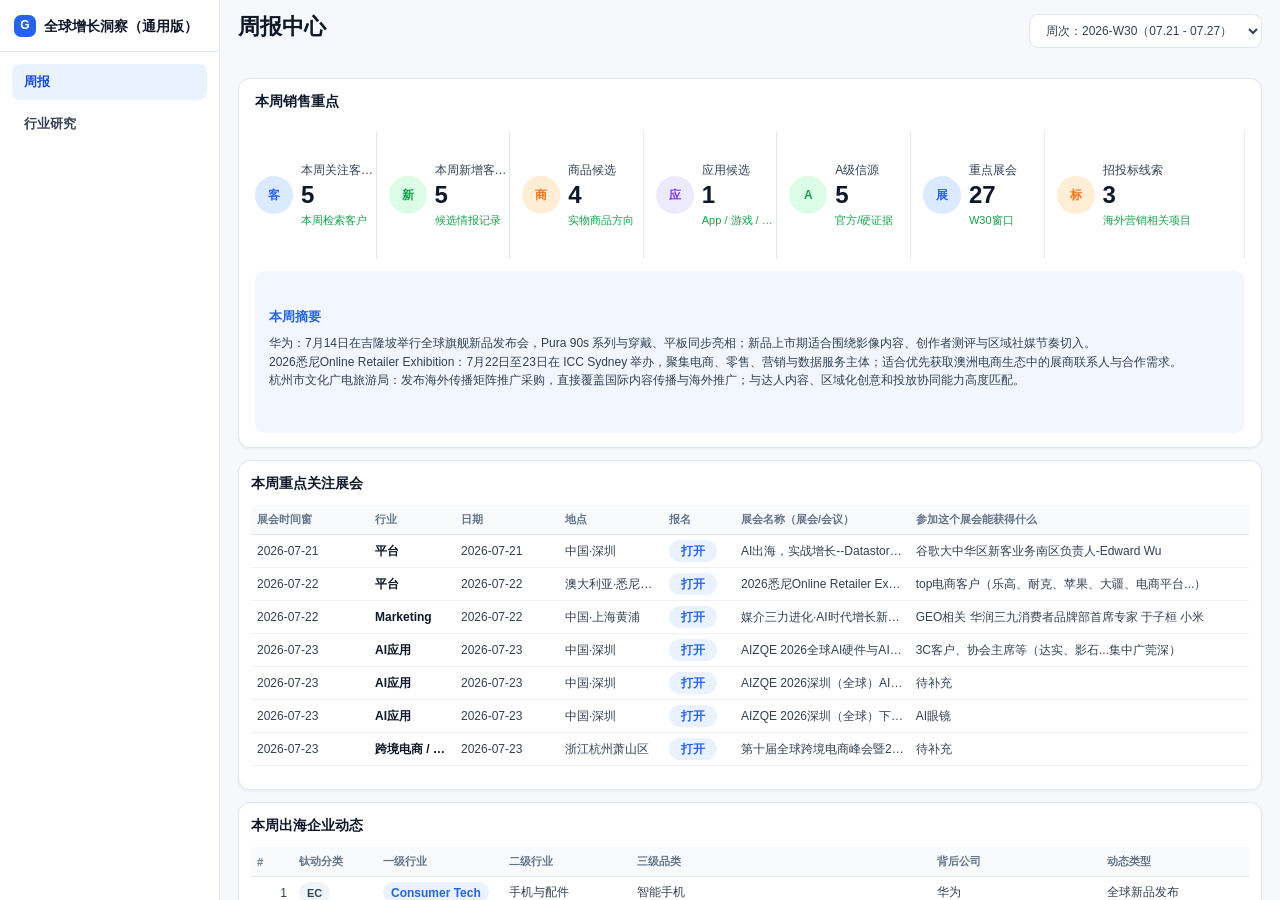
==== commit 04e7855c: "publish: show W30 exhibition value field" ====
--- a/index.html
+++ b/index.html
@@ -86,6 +86,6 @@
     </main>
   </div>
   <script src="./assets/common.js"></script>
-  <script src="./assets/weekly_report_v1.js?v=20260720-weekly-w30-hotfix1"></script>
+  <script src="./assets/weekly_report_v1.js?v=20260720-weekly-w30-eventvalue1"></script>
 </body>
 </html>
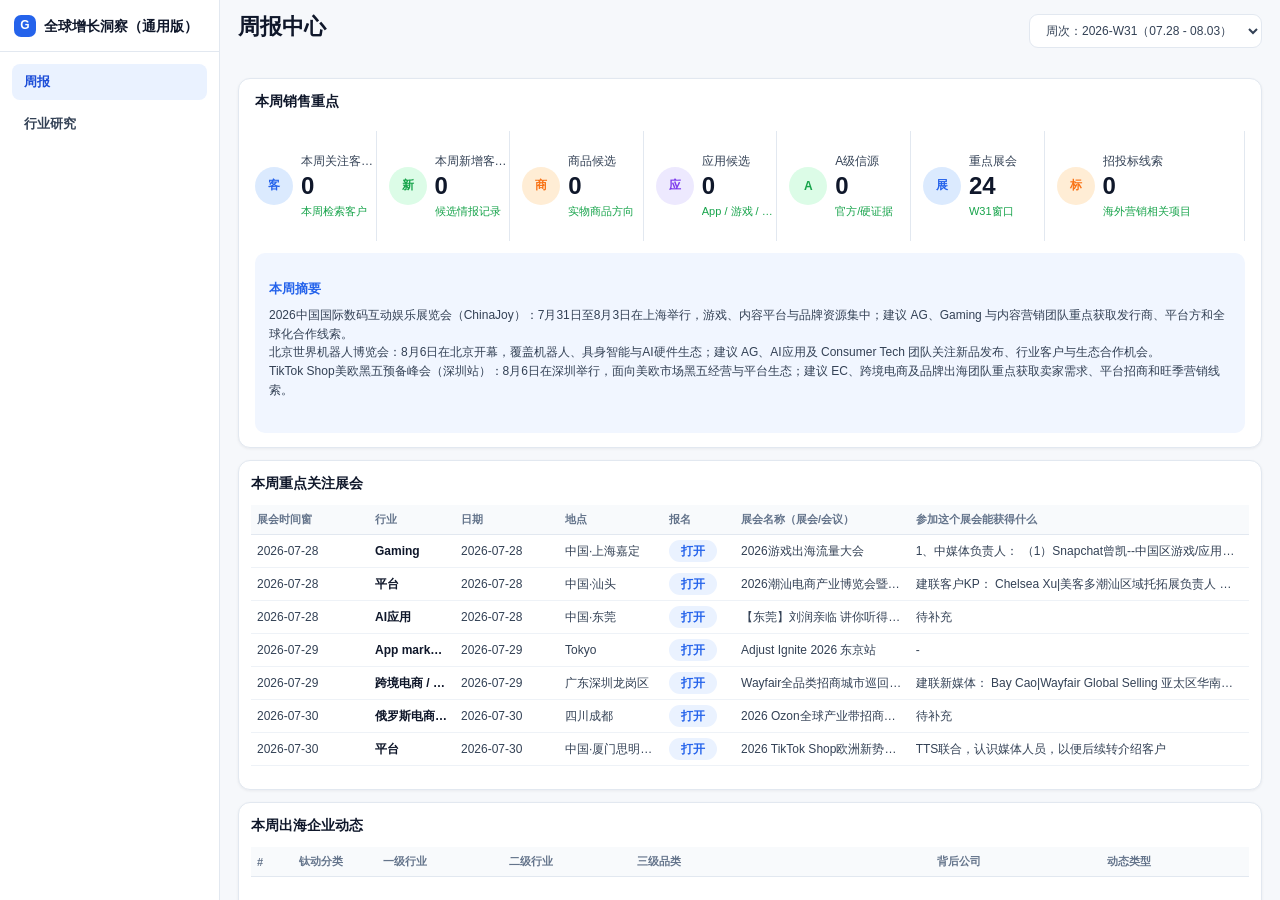
==== commit 59253ed6: "publish: refresh W31 group intelligence" ====
--- a/index.html
+++ b/index.html
@@ -30,7 +30,8 @@
             <h1 class="report-title">周报中心</h1>
           </div>
           <select class="week-selector" aria-label="周次">
-            <option value="W30" selected>周次：2026-W30（07.21 - 07.27）</option>
+            <option value="W31" selected>周次：2026-W31（07.28 - 08.03）</option>
+            <option value="W30">周次：2026-W30（07.21 - 07.27）</option>
             <option value="W29">周次：2026-W29（07.14 - 07.20）</option>
             <option value="W28">周次：2026-W28（07.07 - 07.13）</option>
             <option value="W27">周次：2026-W27（06.30 - 07.06）</option>
@@ -86,6 +87,6 @@
     </main>
   </div>
   <script src="./assets/common.js"></script>
-  <script src="./assets/weekly_report_v1.js?v=20260720-weekly-w30-eventvalue1"></script>
+  <script src="./assets/weekly_report_v1.js?v=20260727-weekly-w31-group"></script>
 </body>
 </html>
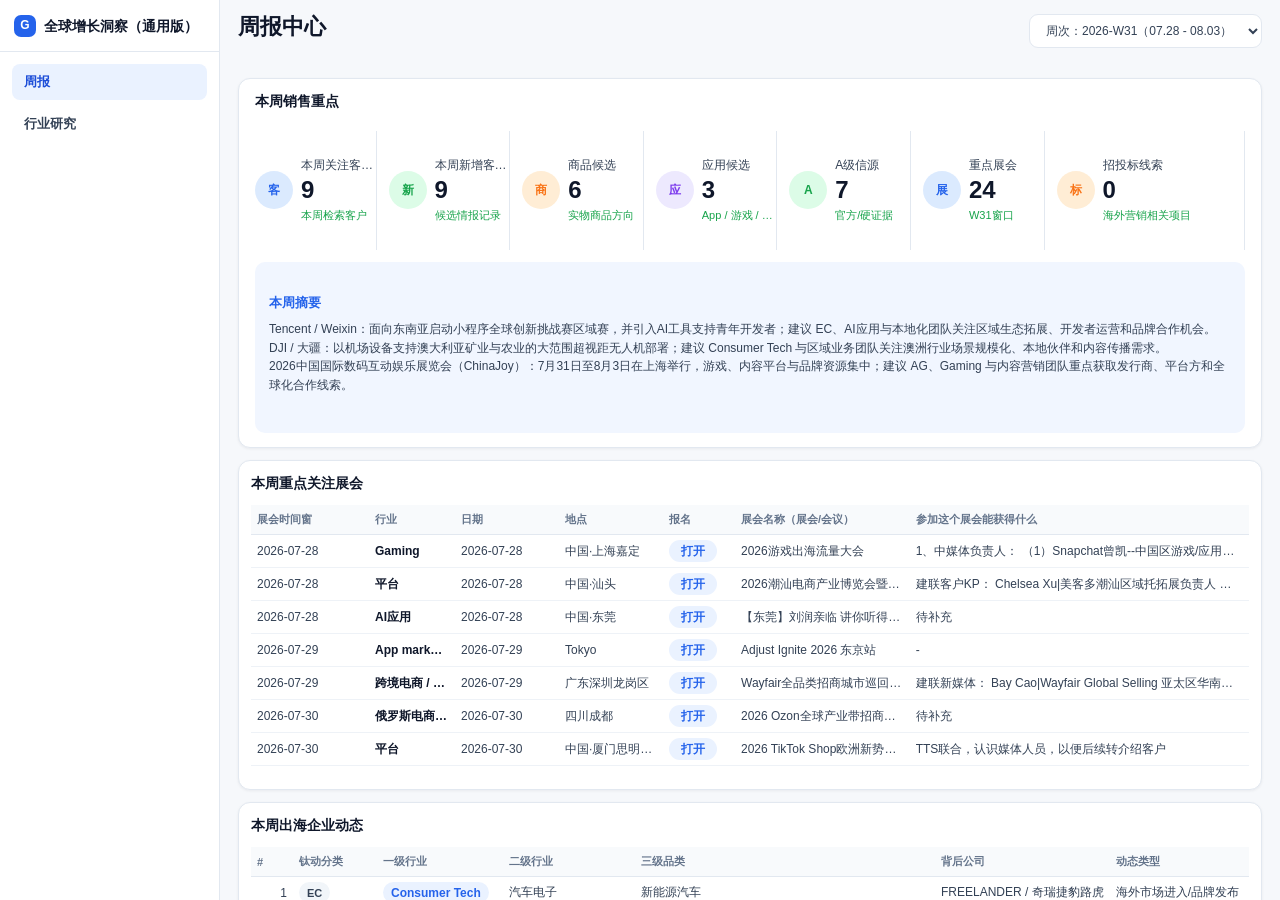
==== commit e4e1f437: "publish: refresh W31 report bundle cache" ====
--- a/index.html
+++ b/index.html
@@ -87,6 +87,6 @@
     </main>
   </div>
   <script src="./assets/common.js"></script>
-  <script src="./assets/weekly_report_v1.js?v=20260727-weekly-w31-group"></script>
+  <script src="./assets/weekly_report_v1.js?v=20260727-weekly-w31-customers"></script>
 </body>
 </html>
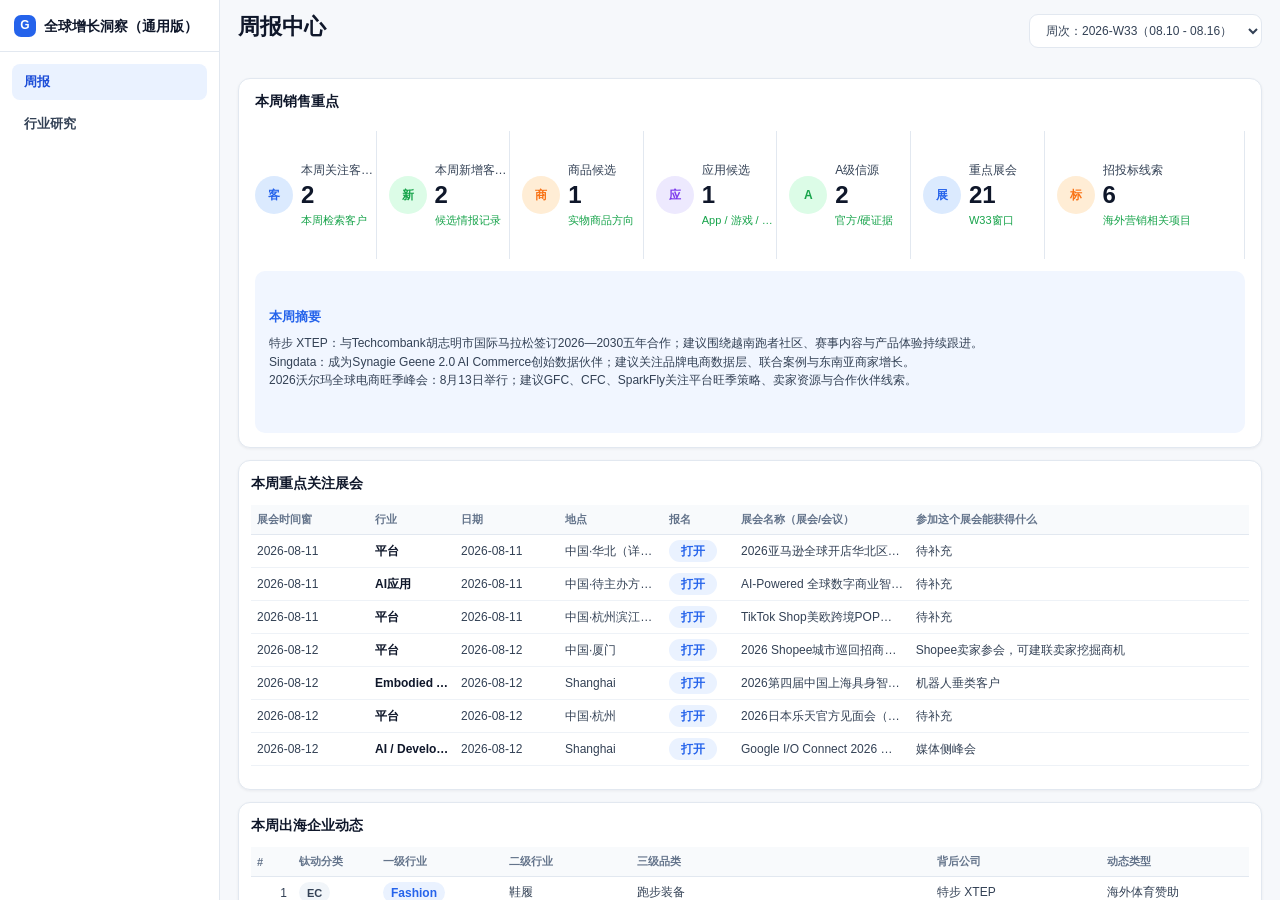
==== commit 156ff3e9: "publish: add W32 and W33 weekly reports" ====
--- a/index.html
+++ b/index.html
@@ -30,7 +30,9 @@
             <h1 class="report-title">周报中心</h1>
           </div>
           <select class="week-selector" aria-label="周次">
-            <option value="W31" selected>周次：2026-W31（07.28 - 08.03）</option>
+            <option value="W33" selected>周次：2026-W33（08.10 - 08.16）</option>
+            <option value="W32">周次：2026-W32（08.03 - 08.09）</option>
+            <option value="W31">周次：2026-W31（07.28 - 08.03）</option>
             <option value="W30">周次：2026-W30（07.21 - 07.27）</option>
             <option value="W29">周次：2026-W29（07.14 - 07.20）</option>
             <option value="W28">周次：2026-W28（07.07 - 07.13）</option>
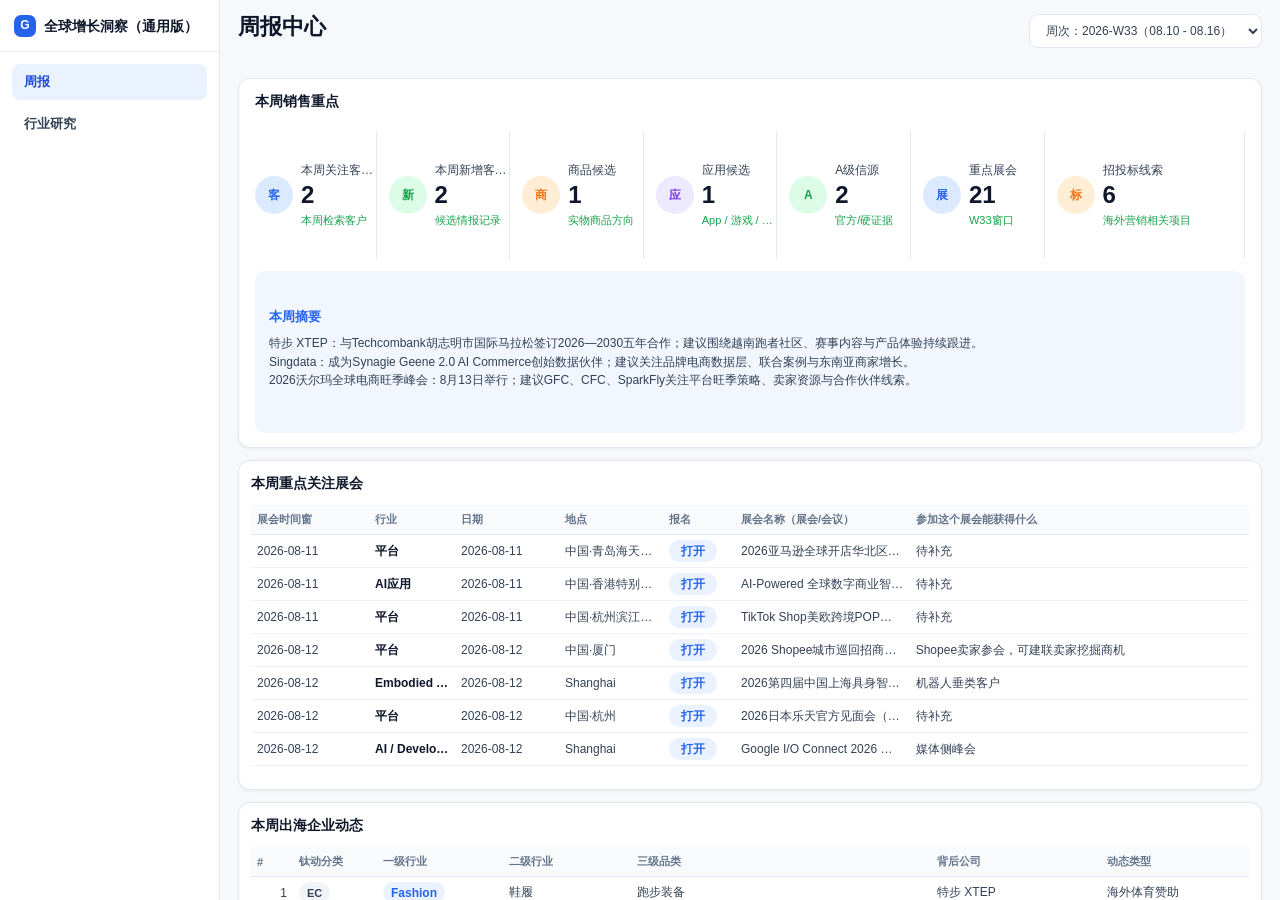
==== commit 883e74c8: "refresh weekly exhibition data cache" ====
--- a/index.html
+++ b/index.html
@@ -89,6 +89,6 @@
     </main>
   </div>
   <script src="./assets/common.js"></script>
-  <script src="./assets/weekly_report_v1.js?v=20260727-weekly-w31-customers"></script>
+  <script src="./assets/weekly_report_v1.js?v=20260810-weekly-w33-exhibition-qa2"></script>
 </body>
 </html>
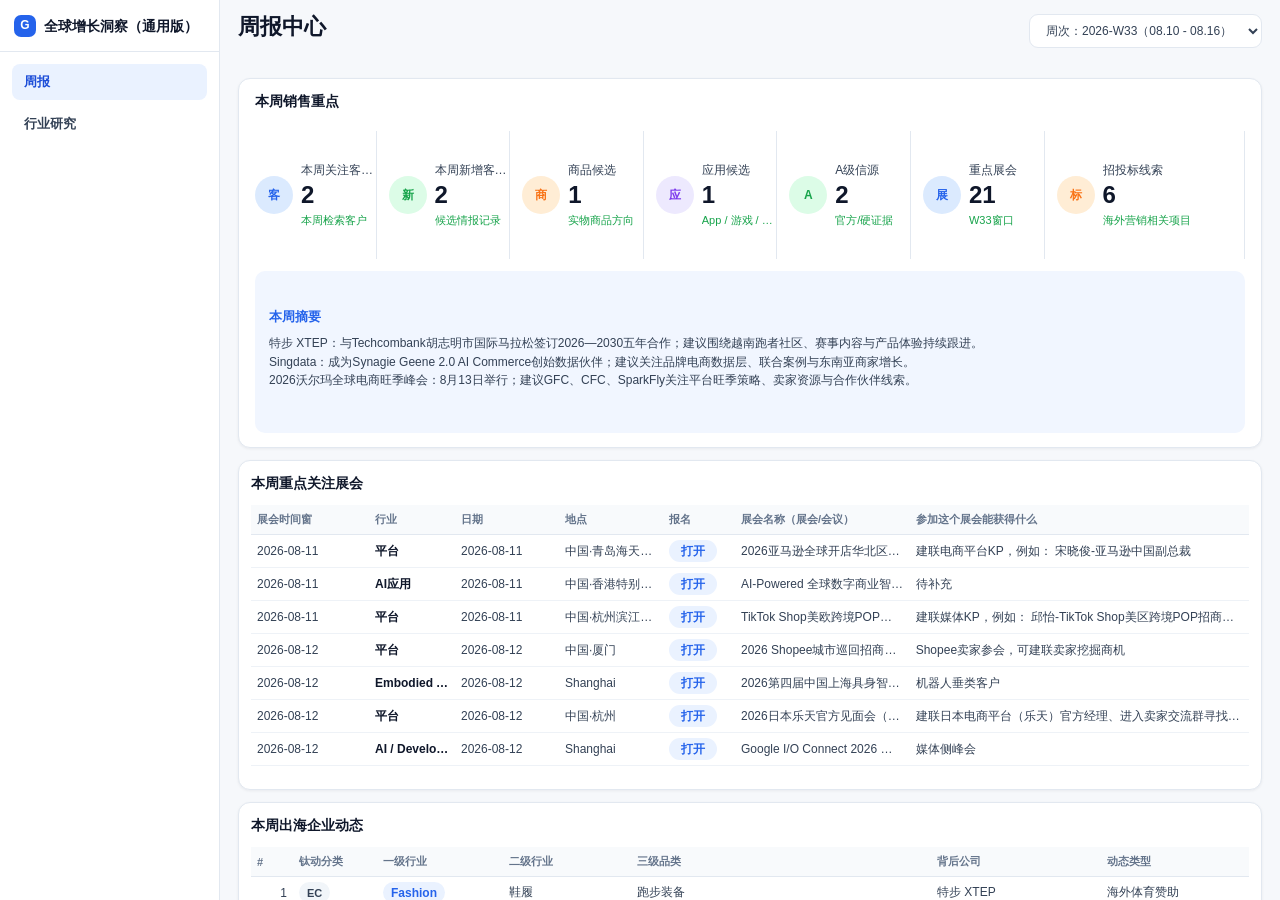
==== commit a9564992: "sync weekly exhibition template values" ====
--- a/index.html
+++ b/index.html
@@ -89,6 +89,6 @@
     </main>
   </div>
   <script src="./assets/common.js"></script>
-  <script src="./assets/weekly_report_v1.js?v=20260810-weekly-w33-exhibition-qa2"></script>
+  <script src="./assets/weekly_report_v1.js?v=20260810-template-values"></script>
 </body>
 </html>
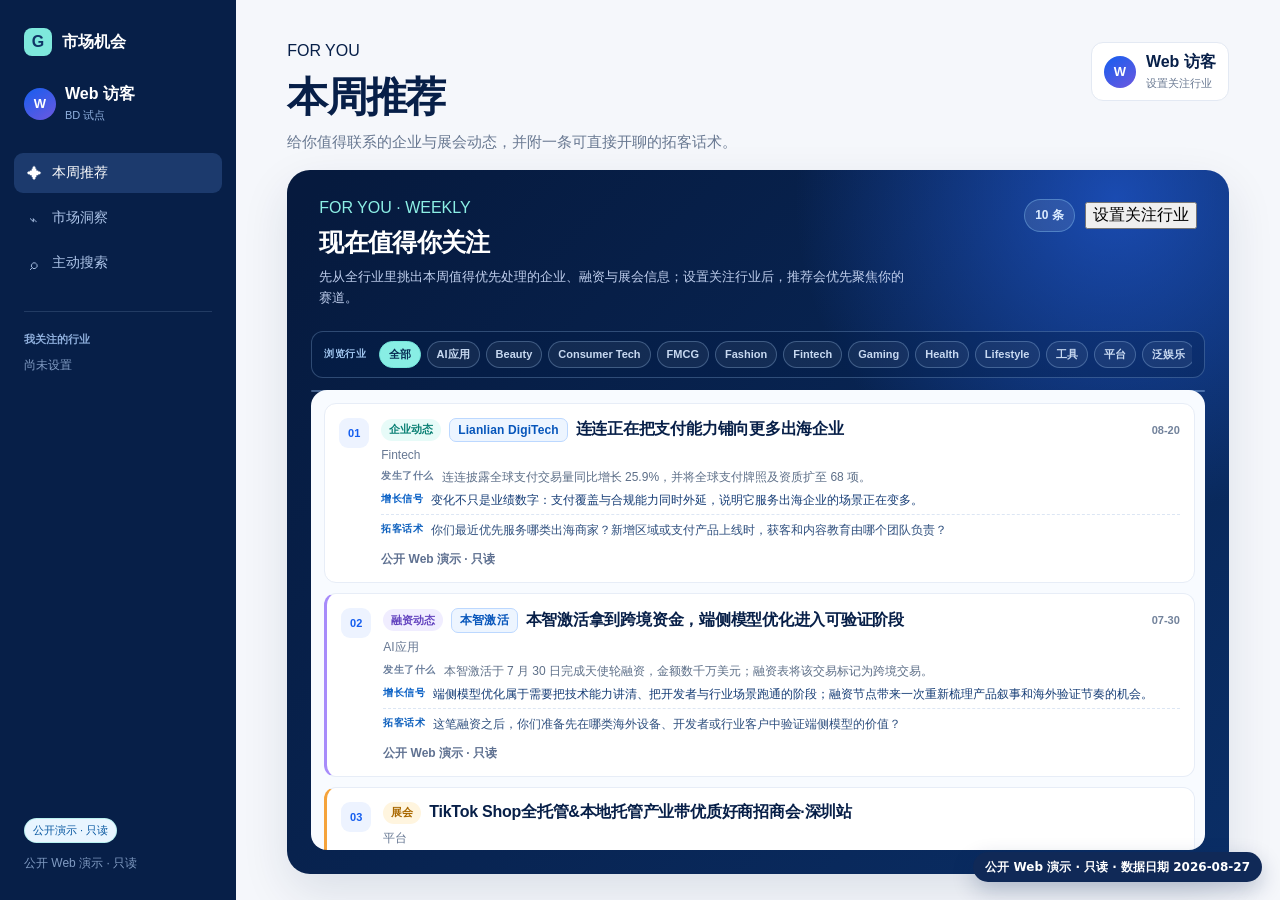
==== commit 32ce1154: "publish country industry market insight dashboards" ====
--- a/index.html
+++ b/index.html
@@ -3,92 +3,2526 @@
 <head>
   <meta charset="UTF-8" />
   <meta name="viewport" content="width=device-width, initial-scale=1.0" />
-  <title>周报中心 · 全球增长洞察</title>
-  <link rel="icon" href="data:image/svg+xml,%3Csvg xmlns='http://www.w3.org/2000/svg' viewBox='0 0 16 16'%3E%3Crect width='16' height='16' rx='3' fill='%232563eb'/%3E%3Ctext x='8' y='11' font-size='9' text-anchor='middle' fill='white' font-family='Arial'%3EG%3C/text%3E%3C/svg%3E" />
-  <script>
-    if (window.location.hash === "#market") {
-      window.location.replace("./pages/market/?l1=Gaming");
+  <title>市场机会工作台 · 公开 Web 演示</title>
+  <link rel="icon" href="data:image/svg+xml,%3Csvg xmlns='http://www.w3.org/2000/svg' viewBox='0 0 64 64'%3E%3Crect width='64' height='64' rx='14' fill='%230046C8'/%3E%3Cpath d='M17 18h30v8H35v20h-8V26H17z' fill='white'/%3E%3C/svg%3E" />
+  <style>:root {
+  --ink: #071f48;
+  --ink-2: #123d7b;
+  --blue: #155eef;
+  --blue-soft: #edf3ff;
+  --mint: #08b9ad;
+  --mint-soft: #e7fbf8;
+  --orange: #f59e0b;
+  --orange-soft: #fff5df;
+  --paper: #f5f7fb;
+  --line: #e3e9f3;
+  --muted: #687891;
+  --danger: #c43e48;
+  --shadow: 0 18px 48px rgba(11, 35, 77, 0.11);
+  font-family: Inter, "PingFang SC", "Microsoft YaHei", sans-serif;
+}
+
+* { box-sizing: border-box; }
+body { min-width: 320px; margin: 0; color: var(--ink); background: var(--paper); }
+button, input, select { font: inherit; }
+button { cursor: pointer; }
+button:disabled { cursor: not-allowed; opacity: 0.48; }
+.hidden { display: none !important; }
+
+/* Application shell */
+.workbench { display: grid; grid-template-columns: 236px minmax(0, 1fr); min-height: 100vh; }
+.sidebar { display: flex; position: sticky; top: 0; flex-direction: column; height: 100vh; padding: 28px 14px 18px; color: #dce9ff; background: #071f48; }
+.brand { display: flex; align-items: center; gap: 10px; padding: 0 10px; color: #fff; font-size: 16px; font-weight: 800; }
+.brand-mark { display: grid; width: 28px; height: 28px; place-items: center; border-radius: 8px; color: #103466; background: #7ee8dc; }
+.sidebar-user { display: flex; align-items: center; gap: 9px; margin: 28px 10px 0; color: #fff; }
+.sidebar-user strong, .sidebar-user small { display: block; }
+.sidebar-user small { margin-top: 3px; color: #90b1df; font-size: 11px; }
+.avatar { display: grid; width: 32px; height: 32px; flex: 0 0 auto; place-items: center; border-radius: 50%; color: #fff; background: linear-gradient(145deg, var(--blue), #6d58df); font-size: 13px; font-weight: 800; }
+.nav-list { display: grid; gap: 5px; margin-top: 30px; }
+.nav-item { display: flex; align-items: center; gap: 10px; border: 0; border-radius: 9px; padding: 11px 12px; text-align: left; color: #aec5e9; background: transparent; font-size: 14px; }
+.nav-item > span { width: 16px; text-align: center; font-size: 15px; }
+.nav-item:hover, .nav-item.active { color: #fff; background: rgba(113, 167, 255, .2); }
+.followed-summary { margin: 28px 10px 0; padding-top: 20px; border-top: 1px solid rgba(167, 196, 232, .17); }
+.sidebar-label { display: block; margin-bottom: 10px; color: #8fafdc; font-size: 11px; font-weight: 700; }
+#sidebar-followed { display: flex; flex-wrap: wrap; gap: 7px; }
+.followed-chip { border-radius: 99px; padding: 4px 7px; color: #a5f0e7; background: rgba(64, 200, 188, .16); font-size: 11px; }
+.sidebar-empty { color: #809bc2; font-size: 12px; }
+.sidebar-footer { display: grid; gap: 12px; margin-top: auto; padding: 10px; }
+.pilot-pill { width: fit-content; border: 1px solid rgba(126, 232, 220, .45); border-radius: 99px; padding: 4px 8px; color: #85ece1; font-size: 11px; }
+.text-button { width: fit-content; border: 0; padding: 0; color: #adc4e8; background: transparent; font-size: 12px; }
+
+.workspace { width: min(100%, 1460px); margin: 0 auto; padding: 42px clamp(20px, 4vw, 62px) 80px; }
+.workspace-header { display: flex; align-items: flex-start; justify-content: space-between; gap: 28px; margin-bottom: 28px; }
+.workspace-header h1 { margin: 10px 0 8px; font-size: clamp(31px, 3.2vw, 43px); letter-spacing: -.04em; }
+.workspace-header p { margin: 0; color: var(--muted); font-size: 15px; }
+.user-card { display: flex; align-items: center; gap: 10px; min-width: max-content; border: 1px solid var(--line); border-radius: 12px; padding: 9px 12px; text-align: left; color: var(--ink); background: #fff; }
+.user-card:hover { border-color: #b8ccef; background: #fbfdff; }
+.user-card strong, .user-card small { display: block; }
+.user-card small { margin-top: 3px; color: var(--muted); font-size: 11px; }
+
+/* Personal weekly feed: compact, signal-first, inspired by the target's FOR YOU view. */
+#weekly-panel { padding: 24px; border-radius: 23px; color: #fff; background: radial-gradient(circle at 88% 4%, rgba(41, 107, 255, .55), transparent 30%), linear-gradient(135deg, #061a3e 3%, #0a2e66 100%); box-shadow: var(--shadow); }
+.weekly-hero { display: flex; align-items: flex-start; justify-content: space-between; gap: 24px; padding: 5px 8px 22px; }
+.weekly-kicker { color: #8cefe5; }
+.weekly-hero h2 { margin: 9px 0 7px; font-size: 25px; letter-spacing: -.025em; }
+.weekly-hero p { max-width: 590px; margin: 0; color: #bfceed; font-size: 13px; line-height: 1.65; }
+.weekly-hero-actions { display: flex; align-items: center; gap: 10px; }
+.recommendation-count { border: 1px solid rgba(146, 211, 255, .35); border-radius: 99px; padding: 7px 10px; color: #dcecff; background: rgba(255, 255, 255, .1); font-size: 12px; font-weight: 800; }
+.weekly-filter-row { display: flex; align-items: center; gap: 12px; margin: 0 0 12px; padding: 9px 12px; border: 1px solid rgba(170, 209, 255, .25); border-radius: 12px; background: rgba(5, 31, 74, .34); }
+.weekly-filter-row > span { flex: 0 0 auto; color: #9fc4ee; font-size: 10px; font-weight: 800; letter-spacing: .06em; }
+.weekly-industry-filter { display: flex; min-width: 0; gap: 6px; overflow-x: auto; scrollbar-width: thin; }
+.weekly-filter-chip { flex: 0 0 auto; border: 1px solid rgba(175, 215, 255, .28); border-radius: 99px; padding: 5px 9px; color: #c8d9f1; background: rgba(255, 255, 255, .06); font-size: 11px; font-weight: 720; }
+.weekly-filter-chip:hover { border-color: #80b7ff; color: #fff; }
+.weekly-filter-chip.active { border-color: #73e4da; color: #062b53; background: #88eee4; }
+.weekly-health { display: grid; grid-template-columns: repeat(3, minmax(0, 1fr)); gap: 1px; margin: 0 0 12px; overflow: hidden; border: 1px solid rgba(170, 209, 255, .28); border-radius: 12px; background: rgba(164, 207, 255, .16); }
+.weekly-health-item { display: grid; gap: 3px; min-width: 0; padding: 10px 13px; background: rgba(4, 27, 69, .46); }
+.weekly-health-item small { color: #9fc4ee; font-size: 10px; font-weight: 750; letter-spacing: .06em; }
+.weekly-health-item strong { color: #fff; font-size: 15px; }
+.weekly-health-item em { overflow: hidden; color: #b7cae8; font-size: 10px; font-style: normal; text-overflow: ellipsis; white-space: nowrap; }
+.recommendation-list { display: grid; gap: 10px; padding: 13px; border-radius: 16px; color: var(--ink); background: #f8fbff; }
+.weekly-card { display: grid; grid-template-columns: 38px minmax(0, 1fr) auto; gap: 12px; align-items: center; padding: 14px 16px; border: 1px solid #e7edf7; border-radius: 12px; background: #fff; transition: transform .16s ease, box-shadow .16s ease; }
+.weekly-card:hover { transform: translateY(-1px); box-shadow: 0 8px 22px rgba(13, 47, 96, .09); }
+.weekly-rank { display: grid; width: 30px; height: 30px; place-items: center; border-radius: 9px; color: var(--blue); background: var(--blue-soft); font-size: 11px; font-weight: 850; }
+.weekly-card-heading { display: flex; align-items: center; gap: 8px; flex-wrap: wrap; }
+.weekly-card-heading h3 { margin: 0; font-size: 16px; letter-spacing: -.015em; }
+.weekly-entity { display: inline-flex; align-items: center; min-height: 24px; border: 1px solid #bcd8ff; border-radius: 7px; padding: 3px 8px; color: #0756bb; background: #edf5ff; font-size: 12px; font-weight: 850; letter-spacing: .01em; }
+.weekly-date { margin-left: auto; color: #72829b; font-size: 11px; font-weight: 700; }
+.weekly-summary { display: -webkit-box; overflow: hidden; margin: 7px 0 0; color: #1d3559; font-size: 13px; font-weight: 700; line-height: 1.45; -webkit-box-orient: vertical; -webkit-line-clamp: 1; }
+.tag { display: inline-flex; align-items: center; min-height: 22px; border-radius: 99px; padding: 3px 8px; color: #49617f; background: #f0f4fb; font-size: 11px; font-weight: 760; }
+.tag.strong { color: #087f73; background: var(--mint-soft); }
+.tag.orange { color: #a96800; background: var(--orange-soft); }
+.tag.violet { color: #6343bf; background: #f0edff; }
+.weekly-meta { margin: 6px 0; color: #677893; font-size: 12px; }
+.weekly-fact, .weekly-signal, .weekly-question { display: flex; gap: 8px; margin: 5px 0 0; font-size: 12px; line-height: 1.5; }
+.weekly-fact strong, .weekly-signal strong, .weekly-question strong { flex: 0 0 auto; font-size: 10px; letter-spacing: .05em; }
+.weekly-fact { color: #5d6f88; }
+.weekly-fact strong { color: #6a7e9c; }
+.weekly-signal { color: #163d76; }
+.weekly-signal strong { color: #075fc5; }
+.weekly-question { padding-top: 6px; border-top: 1px dashed #dce6f4; color: #2e4f7e; }
+.weekly-question strong { color: #0f61be; }
+.weekly-why { display: flex; gap: 8px; margin: 0; color: #455b7a; font-size: 12px; line-height: 1.5; }
+.weekly-why strong { flex: 0 0 auto; color: #5372a1; font-size: 10px; letter-spacing: .07em; }
+.weekly-actions { display: flex; align-items: center; justify-content: flex-end; gap: 7px; min-width: 190px; }
+.weekly-finance-card { border-left: 3px solid #a78bfa; }
+.weekly-exhibition-card { border-left: 3px solid #f5a33b; }
+.weekly-exhibition-card .weekly-card-heading h3 { max-width: 720px; }
+.exhibition-detail-grid { display: grid; grid-template-columns: minmax(140px, .55fr) minmax(180px, 1fr); gap: 9px 16px; margin: 10px 0 0; }
+.exhibition-detail-grid div { min-width: 0; }
+.exhibition-detail-grid .exhibition-value { grid-column: 1 / -1; padding-top: 8px; border-top: 1px dashed #e4eaf3; }
+.exhibition-detail-grid dt { margin-bottom: 3px; color: #7a8da7; font-size: 10px; font-weight: 800; letter-spacing: .05em; }
+.exhibition-detail-grid dd { margin: 0; color: #314d72; font-size: 12px; line-height: 1.55; }
+.exhibition-link { text-decoration: none; white-space: nowrap; }
+.action-state { display: none; color: #73829a; font-size: 11px; }
+.data-note { margin: 14px 3px 0; color: #b7c9e5; font-size: 11px; line-height: 1.6; }
+.data-note:empty { display: none; }
+
+@media (min-width: 901px) {
+  body.weekly-view-active { overflow: hidden; }
+  .weekly-view-active .workbench { height: 100vh; min-height: 0; }
+  .weekly-view-active .workspace { display: grid; height: 100vh; min-height: 0; grid-template-rows: auto minmax(0, 1fr); overflow: hidden; padding-bottom: 26px; }
+  .weekly-view-active .workspace-header { margin-bottom: 18px; }
+  .weekly-view-active #weekly-panel { display: grid; min-height: 0; grid-template-rows: auto auto minmax(0, 1fr) auto; overflow: hidden; }
+  .weekly-view-active .recommendation-list { min-height: 0; grid-template-columns: minmax(0, 1fr); grid-auto-rows: min-content; align-content: start; overflow-y: auto; overscroll-behavior: contain; padding-right: 10px; }
+  .weekly-view-active .weekly-card { grid-template-columns: 30px minmax(0, 1fr); align-items: start; padding: 14px; }
+  .weekly-view-active .weekly-actions { grid-column: 2; justify-content: flex-start; min-width: 0; }
+}
+
+/* Market overview */
+.market-hero { display: flex; align-items: flex-end; justify-content: space-between; gap: 25px; padding: 6px 0 22px; }
+.market-hero h2, .search-header h2 { margin: 8px 0; font-size: 26px; letter-spacing: -.025em; }
+.market-hero p, .search-header p { max-width: 640px; margin: 0; color: var(--muted); font-size: 14px; line-height: 1.6; }
+.market-hero-stat { display: grid; min-width: 150px; padding: 14px 17px; border-radius: 12px; background: linear-gradient(145deg, #eef5ff, #fff); }
+.market-hero-stat strong { color: var(--blue); font-size: 28px; letter-spacing: -.04em; }
+.market-hero-stat span { margin-top: 2px; color: var(--muted); font-size: 11px; }
+.market-filter-card { display: grid; grid-template-columns: 130px minmax(180px, 1fr) minmax(180px, 1fr) auto; gap: 12px; align-items: end; padding: 18px; border: 1px solid var(--line); border-radius: 15px; background: #fff; box-shadow: 0 6px 18px rgba(21, 50, 92, .035); }
+.select-box { display: grid; gap: 5px; color: var(--muted); font-size: 11px; font-weight: 750; }
+.select-box select { height: 42px; padding: 0 10px; }
+.preference-actions { display: flex; gap: 8px; }
+.preference-note { margin: 10px 1px 18px; color: #718099; font-size: 12px; }
+.market-health-grid { display: grid; grid-template-columns: repeat(4, minmax(130px, 1fr)); gap: 12px; margin: 0 0 12px; }
+.market-health-card { min-height: 93px; padding: 14px 16px; border: 1px solid #cfe0f7; border-radius: 13px; background: linear-gradient(135deg, #f8fbff, #eff6ff); }
+.market-health-card > span, .market-health-card small { display: block; color: #617592; font-size: 11px; }
+.market-health-card strong { display: block; margin: 7px 0 4px; color: #0b4db3; font-size: 23px; letter-spacing: -.04em; }
+.market-summary-grid { display: grid; grid-template-columns: repeat(3, minmax(130px, 1fr)); gap: 12px; margin-bottom: 18px; }
+.market-summary-grid:empty { display: none; }
+.market-summary-card { min-height: 100px; padding: 16px; border: 1px solid var(--line); border-radius: 13px; background: #fff; }
+.market-summary-card > span, .market-summary-card small { display: block; color: var(--muted); font-size: 11px; }
+.market-summary-card strong { display: block; margin: 8px 0 5px; overflow: hidden; color: var(--ink); font-size: 23px; letter-spacing: -.04em; text-overflow: ellipsis; white-space: nowrap; }
+.market-overview-list { display: grid; gap: 18px; }
+.market-overview-card { overflow: hidden; border: 1px solid var(--line); border-radius: 18px; background: #fff; box-shadow: 0 10px 26px rgba(20, 44, 80, .045); }
+.market-overview-header { display: flex; align-items: flex-start; justify-content: space-between; gap: 22px; padding: 21px 22px 17px; border-bottom: 1px solid #edf1f7; background: linear-gradient(118deg, #f5f9ff, #fff 62%); }
+.market-card-tags { display: flex; align-items: center; gap: 8px; }
+.market-platform { color: #617895; font-size: 12px; font-weight: 700; }
+.market-overview-header h3 { margin: 9px 0 7px; font-size: 21px; letter-spacing: -.025em; }
+.market-overview-header p { max-width: 810px; margin: 0; color: #476182; font-size: 14px; font-weight: 650; line-height: 1.58; }
+.market-as-of { flex: 0 0 auto; color: #6d809a; font-size: 11px; font-weight: 720; white-space: nowrap; }
+.market-kpis { display: grid; grid-template-columns: repeat(3, minmax(0, 1fr)); gap: 1px; border-bottom: 1px solid #edf1f7; background: #e8eef8; }
+.market-kpis > span { display: grid; gap: 3px; min-width: 0; padding: 13px 22px; background: #fff; }
+.market-kpis small, .market-kpis em { overflow: hidden; color: #718299; font-size: 11px; font-style: normal; text-overflow: ellipsis; white-space: nowrap; }
+.market-kpis strong { color: #0b4db3; font-size: 20px; letter-spacing: -.035em; }
+.market-overview-body { display: grid; grid-template-columns: minmax(0, 1.16fr) minmax(310px, .84fr); gap: 0; }
+.market-chart, .market-player-list { min-width: 0; padding: 20px 22px; }
+.market-player-list { border-left: 1px solid #edf1f7; }
+.market-section-head { display: flex; align-items: flex-start; justify-content: space-between; gap: 12px; margin-bottom: 15px; }
+.market-section-head > span { color: #1a3965; font-size: 13px; font-weight: 830; }
+.market-section-head small { max-width: 54%; color: #72839a; font-size: 10px; line-height: 1.35; text-align: right; }
+.market-bars { display: grid; gap: 12px; }
+.market-bar-row { display: grid; grid-template-columns: minmax(90px, .72fr) minmax(80px, 1.28fr) 54px; align-items: center; gap: 10px; }
+.market-bar-copy { min-width: 0; }
+.market-bar-copy strong, .market-bar-copy small { display: block; overflow: hidden; text-overflow: ellipsis; white-space: nowrap; }
+.market-bar-copy strong { color: #24456f; font-size: 12px; }
+.market-bar-copy small { margin-top: 3px; color: #7d8da3; font-size: 10px; }
+.market-bar-track { height: 8px; overflow: hidden; border-radius: 99px; background: #edf2f9; }
+.market-bar-track span { display: block; height: 100%; border-radius: inherit; background: linear-gradient(90deg, #1b67ef, #52c9c2); }
+.market-bar-row b { color: #154e9c; font-size: 11px; text-align: right; white-space: nowrap; }
+.market-player-list { display: grid; align-content: start; }
+.market-player { display: flex; align-items: center; justify-content: space-between; gap: 16px; min-height: 45px; border-top: 1px solid #edf1f7; }
+.market-player div { min-width: 0; }
+.market-player div:last-child { text-align: right; }
+.market-player strong, .market-player b, .market-player small { display: block; overflow: hidden; text-overflow: ellipsis; white-space: nowrap; }
+.market-player strong { color: #1e3f69; font-size: 12px; }
+.market-player b { color: #37618e; font-size: 11px; font-weight: 760; }
+.market-player small { margin-top: 3px; color: #7b8ca3; font-size: 10px; }
+.market-takeaways { display: grid; grid-template-columns: repeat(2, minmax(0, 1fr)); gap: 8px 22px; margin: 0; padding: 13px 22px 15px 39px; border-top: 1px solid #edf1f7; color: #45648a; background: #fbfdff; font-size: 12px; line-height: 1.5; }
+.market-takeaways li::marker { color: var(--mint); }
+.ranking-grid { display: grid; grid-template-columns: minmax(0, 1fr) minmax(0, 1fr); gap: 16px; }
+.ranking-card { min-width: 0; border: 1px solid var(--line); border-radius: 16px; padding: 20px; background: #fff; box-shadow: 0 7px 18px rgba(21, 50, 92, .035); }
+.ranking-head { display: flex; align-items: flex-start; justify-content: space-between; gap: 12px; margin-bottom: 12px; }
+.ranking-head h3 { margin: 6px 0 0; font-size: 18px; }
+.ranking-caption { color: #718099; font-size: 11px; }
+.ranking-list { display: grid; gap: 0; margin: 0; padding: 0; list-style: none; }
+.ranking-row { display: grid; grid-template-columns: 30px minmax(0, 1fr) auto; gap: 10px; align-items: center; min-height: 59px; border-top: 1px solid #edf0f6; }
+.rank-number { color: #6b85ab; font-size: 12px; font-weight: 800; }
+.ranking-content { min-width: 0; }
+.ranking-content strong { display: block; overflow: hidden; text-overflow: ellipsis; white-space: nowrap; font-size: 13px; }
+.ranking-content small { display: block; overflow: hidden; margin-top: 4px; color: #718099; text-overflow: ellipsis; white-space: nowrap; font-size: 11px; }
+.ranking-score { min-width: 27px; color: var(--blue); font-size: 14px; font-weight: 850; text-align: right; }
+.ranking-empty { padding: 35px 8px; color: var(--muted); font-size: 13px; text-align: center; }
+
+/* Market explorer: navigation lives in the app's left rail; the canvas is one industry at a time. */
+.market-nav-tree { display: grid; gap: 4px; margin: 2px 7px 5px 28px; padding: 8px 0 3px 10px; border-left: 1px solid rgba(151, 190, 240, .2); }
+.market-tree-all, .market-tree-category, .market-tree-leaf, .market-tree-subleaf { width: 100%; border: 0; border-radius: 7px; color: #a8c0e4; background: transparent; font: inherit; text-align: left; cursor: pointer; }
+.market-tree-all { padding: 7px 8px; font-size: 11px; font-weight: 760; }
+.market-tree-all:hover, .market-tree-all.active { color: #fff; background: rgba(109, 165, 255, .18); }
+.market-tree-branch { display: grid; gap: 2px; }
+.market-tree-category { display: flex; align-items: center; justify-content: space-between; padding: 7px 8px; color: #d8e7ff; font-size: 11px; font-weight: 850; letter-spacing: .05em; cursor: default; }
+.market-tree-category i { color: #83aee3; font-size: 13px; font-style: normal; }
+.market-tree-category.active { color: #fff; background: rgba(109, 165, 255, .16); }
+.market-tree-leaves { display: none; gap: 1px; padding-left: 8px; }
+.market-tree-leaves.open { display: grid; }
+.market-tree-leaf { display: flex; align-items: center; gap: 7px; padding: 6px 8px; font-size: 11px; }
+.market-tree-leaf > i { width: 5px; height: 5px; flex: 0 0 auto; border-radius: 50%; background: #6d819f; }
+.market-tree-leaf > i.available { background: #57d8c7; box-shadow: 0 0 0 3px rgba(87, 216, 199, .11); }
+.market-tree-leaf > i.pending { background: #72819b; }
+.market-tree-leaf:hover, .market-tree-leaf.active { color: #fff; background: rgba(109, 165, 255, .18); }
+.market-tree-leaf.active > i { background: #80f0df; }
+.market-tree-industry { display: grid; gap: 1px; }
+.market-tree-subleaves { display: none; gap: 1px; margin: 0 0 2px 15px; padding-left: 8px; border-left: 1px solid rgba(143, 181, 231, .21); }
+.market-tree-subleaves.open { display: grid; }
+.market-tree-subleaf { padding: 5px 7px; color: #92b0da; font-size: 10px; }
+.market-tree-subleaf::before { content: "↳"; margin-right: 6px; color: #5dd6c7; }
+.market-tree-subleaf:hover, .market-tree-subleaf.active { color: #fff; background: rgba(109, 165, 255, .17); }
+
+.market-workspace { overflow: hidden; border: 1px solid var(--line); border-radius: 19px; background: #fff; box-shadow: 0 10px 28px rgba(20, 44, 80, .045); }
+.market-context-bar { display: flex; align-items: flex-start; justify-content: space-between; gap: 22px; padding: 23px 24px 18px; background: radial-gradient(circle at 92% -15%, #e5f2ff, transparent 32%), linear-gradient(118deg, #f7fbff, #fff 65%); }
+.market-breadcrumb { color: #5c7eb1; font-size: 11px; font-weight: 820; letter-spacing: .06em; }
+.market-context-bar h3 { margin: 8px 0 7px; color: #102c55; font-size: 25px; letter-spacing: -.035em; }
+.market-context-bar p { max-width: 800px; margin: 0; color: #536b8a; font-size: 13px; font-weight: 620; line-height: 1.6; }
+.market-context-actions { display: flex; flex: 0 0 auto; gap: 8px; }
+.market-workspace .preference-note { margin: 0; padding: 9px 24px; border-top: 1px solid #edf2f8; border-bottom: 1px solid #edf2f8; color: #687d9d; background: #fbfdff; }
+.market-tabs { display: flex; gap: 6px; padding: 13px 24px 2px; border-bottom: 1px solid #edf2f8; }
+.market-tabs button { border: 0; border-bottom: 3px solid transparent; padding: 10px 11px; color: #71839c; background: transparent; font-size: 13px; font-weight: 820; }
+.market-tabs button:hover:not(:disabled) { color: #1a5ecb; background: #f5f9ff; }
+.market-tabs button.active { border-bottom-color: #1768ef; color: #0b54bf; }
+.market-tabs button:disabled { cursor: not-allowed; opacity: .48; }
+.market-workspace .market-summary-grid { margin: 18px 24px 0; }
+.market-workspace .market-summary-card { min-height: 92px; padding: 14px 15px; border-color: #dce8f7; background: linear-gradient(145deg, #fbfdff, #f5f9ff); }
+.market-workspace .market-summary-card strong { color: #0b4db3; font-size: 22px; }
+.market-dashboard { min-height: 330px; padding: 20px 24px 24px; }
+.market-dashboard-grid { display: grid; grid-template-columns: minmax(0, 1.12fr) minmax(290px, .88fr); gap: 16px; align-items: start; }
+.market-decision-card { min-height: 225px; padding: 20px; border: 1px solid #cbe1f9; border-radius: 15px; color: #eaf3ff; background: radial-gradient(circle at 100% 0, rgba(44, 139, 255, .4), transparent 35%), linear-gradient(135deg, #08204a, #124b99); }
+.market-decision-card > span { color: #9cece3; font-size: 10px; font-weight: 850; letter-spacing: .09em; }
+.market-decision-card h4 { max-width: 690px; margin: 10px 0; color: #fff; font-size: 20px; line-height: 1.38; letter-spacing: -.02em; }
+.market-decision-card p { margin: 0; color: #c7d9f5; font-size: 12px; line-height: 1.55; }
+.market-decision-card ul { display: grid; gap: 6px; margin: 20px 0 0; padding-left: 18px; color: #dce9ff; font-size: 12px; line-height: 1.5; }
+.market-decision-card li::marker { color: #74dfd0; }
+.market-dashboard .market-chart { min-height: 225px; border: 1px solid #e0e8f4; border-radius: 15px; padding: 19px; background: #fff; }
+.market-dashboard .market-bars { gap: 8px; }
+.market-dashboard .market-bar-row { width: 100%; border: 1px solid transparent; border-radius: 8px; padding: 7px 6px; color: inherit; background: transparent; cursor: pointer; text-align: left; }
+.market-dashboard .market-bar-row:hover, .market-dashboard .market-bar-row.active { border-color: #cae0ff; background: #f4f9ff; }
+.market-dashboard .market-bar-track i { display: block; height: 100%; border-radius: inherit; background: linear-gradient(90deg, #1b67ef, #52c9c2); }
+.ec-macro-dashboard { display: grid; gap: 16px; }
+.ec-macro-controls { display: flex; flex-wrap: wrap; gap: 12px 18px; padding: 13px 15px; border: 1px solid #dce8f6; border-radius: 14px; background: linear-gradient(120deg, #fbfdff, #f3f8ff); }
+.market-control-group { display: grid; gap: 7px; min-width: 150px; }
+.market-control-group > span { color: #6a7f9d; font-size: 10px; font-weight: 830; letter-spacing: .05em; }
+.market-chip-row { display: flex; flex-wrap: wrap; gap: 6px; }
+.market-chip { border: 1px solid #cbdcf1; border-radius: 99px; padding: 6px 9px; color: #49698f; background: #fff; font-size: 11px; font-weight: 750; }
+.market-chip:hover { border-color: #78a8ec; color: #1557b8; background: #f5f9ff; }
+.market-chip.active { border-color: #1667e9; color: #fff; background: #1667e9; box-shadow: 0 4px 10px rgba(22, 103, 233, .18); }
+.ec-macro-grid { margin: 0; }
+.ec-dense-dashboard { gap: 14px; }
+.ec-dense-dashboard .ec-macro-controls { padding: 12px 15px; }
+.ec-highlight-board { overflow: hidden; border: 1px solid #c8dcf6; border-radius: 15px; background: linear-gradient(145deg, #fafdff, #f1f7ff); box-shadow: 0 8px 18px rgba(22, 87, 171, .05); }
+.ec-highlight-board > header { display: flex; align-items: flex-start; justify-content: space-between; gap: 16px; padding: 16px 18px 13px; border-bottom: 1px solid #dfeaf7; background: radial-gradient(circle at 100% 0, rgba(64, 158, 255, .16), transparent 42%), linear-gradient(125deg, #092750, #0d4b94); }
+.ec-highlight-board > header > div { min-width: 0; }
+.ec-highlight-board > header span:first-child { color: #78eee2; font-size: 10px; font-weight: 850; letter-spacing: .1em; }
+.ec-highlight-board h4 { margin: 5px 0 4px; color: #fff; font-size: 17px; letter-spacing: -.02em; }
+.ec-highlight-board header p { margin: 0; color: #c7def9; font-size: 11px; line-height: 1.45; }
+.ec-highlight-grid { display: grid; grid-template-columns: repeat(4, minmax(0, 1fr)); }
+.ec-highlight-item { min-width: 0; min-height: 136px; padding: 15px 16px 16px; border-right: 1px solid #dfe9f6; background: rgba(255, 255, 255, .7); }
+.ec-highlight-item:last-child { border-right: 0; }
+.ec-highlight-item > span { display: block; margin-bottom: 8px; color: #17747d; font-size: 10px; font-weight: 840; letter-spacing: .07em; }
+.ec-highlight-item h5 { margin: 0 0 8px; color: #173b6c; font-size: 14px; line-height: 1.45; letter-spacing: -.015em; }
+.ec-highlight-item p { margin: 0; color: #667e9e; font-size: 11px; line-height: 1.58; }
+.ec-highlight-board > footer { padding: 9px 17px; border-top: 1px solid #dfe9f6; color: #7187a5; background: #fbfdff; font-size: 10px; line-height: 1.45; }
+.ec-highlight-empty { padding: 22px 18px; background: #fff; }
+.ec-highlight-empty strong { color: #274f80; font-size: 13px; }
+.ec-highlight-empty p { margin: 7px 0 0; color: #7185a0; font-size: 11px; }
+.ec-decision-strip { display: flex; align-items: flex-start; justify-content: space-between; gap: 22px; padding: 18px 20px; border: 1px solid #c6dcfb; border-radius: 15px; color: #e8f2ff; background: radial-gradient(circle at 98% -10%, rgba(66, 168, 255, .45), transparent 39%), linear-gradient(125deg, #071b42, #0c3f86); }
+.ec-decision-strip > div { min-width: 0; }
+.ec-decision-strip > div > span { color: #7ee8dc; font-size: 10px; font-weight: 850; letter-spacing: .09em; }
+.ec-decision-strip h4 { max-width: 920px; margin: 8px 0; color: #fff; font-size: 17px; line-height: 1.5; letter-spacing: -.02em; }
+.ec-decision-strip p { margin: 0; color: #c1d8f7; font-size: 11px; line-height: 1.55; }
+.ec-scope-pill { flex: 0 0 auto; border: 1px solid rgba(146, 219, 255, .4); border-radius: 99px; padding: 7px 9px; color: #e8f5ff; background: rgba(255, 255, 255, .1); font-size: 11px; font-weight: 800; white-space: nowrap; }
+.ec-kpi-grid { display: grid; grid-template-columns: repeat(3, minmax(0, 1fr)); gap: 12px; }
+.ec-kpi-grid .market-summary-card { min-height: 96px; }
+.ec-primary-grid { display: grid; grid-template-columns: minmax(0, 1.13fr) minmax(310px, .87fr); gap: 14px; align-items: stretch; }
+.ec-primary-grid.single-platform { grid-template-columns: minmax(0, 1fr); }
+.ec-primary-grid.single-platform .ec-curve-card { min-height: 236px; }
+.ec-primary-grid > .market-chart { min-height: 265px; margin: 0; border: 1px solid #dbe7f6; border-radius: 15px; padding: 18px; background: #fff; }
+.ec-primary-grid .market-bars { gap: 9px; }
+.ec-primary-grid .market-bar-row { width: 100%; border: 1px solid transparent; border-radius: 8px; padding: 7px 6px; color: inherit; background: transparent; text-align: left; }
+.ec-visual-card { min-width: 0; overflow: hidden; border: 1px solid #dce7f5; border-radius: 15px; padding: 17px; background: #fff; }
+.ec-visual-card header, .ec-l2-table-card header { display: flex; align-items: flex-start; justify-content: space-between; gap: 12px; }
+.ec-visual-card header span, .ec-l2-table-card header span { color: #173a69; font-size: 13px; font-weight: 840; }
+.ec-visual-card header small, .ec-l2-table-card header small { display: block; margin-top: 3px; color: #788aa2; font-size: 10px; line-height: 1.4; }
+.ec-curve-card { display: grid; grid-template-rows: auto minmax(145px, 1fr) auto; min-height: 265px; }
+.ec-curve-card svg { width: 100%; min-height: 150px; }
+.ec-curve-card p, .ec-gauge-card p { margin: 5px 0 0; color: #6d809d; font-size: 11px; line-height: 1.5; }
+.ec-secondary-grid { display: grid; grid-template-columns: minmax(210px, .47fr) minmax(290px, .7fr) minmax(390px, 1.25fr); gap: 14px; align-items: stretch; }
+.ec-gauge-card { display: grid; grid-template-rows: auto 1fr auto; min-height: 244px; }
+.ec-gauge { display: grid; width: 142px; height: 142px; place-items: center; align-self: center; justify-self: center; border-radius: 50%; background: conic-gradient(#1768ef var(--gauge), #e7eef8 0); }
+.ec-gauge::before { content: ""; position: absolute; width: 103px; height: 103px; border-radius: 50%; background: #fff; }
+.ec-gauge { position: relative; }
+.ec-gauge > div { position: relative; z-index: 1; display: grid; text-align: center; }
+.ec-gauge strong { color: #1459c8; font-size: 28px; letter-spacing: -.06em; }
+.ec-gauge small { margin-top: 2px; color: #7284a0; font-size: 10px; }
+.ec-donut-card { min-height: 244px; }
+.ec-donut-wrap { display: grid; grid-template-columns: 108px minmax(0, 1fr); align-items: center; gap: 14px; margin-top: 15px; }
+.ec-donut { display: grid; width: 108px; height: 108px; place-content: center; border-radius: 50%; background: var(--donut); text-align: center; }
+.ec-donut::before { content: ""; position: absolute; width: 72px; height: 72px; border-radius: 50%; background: #fff; }
+.ec-donut { position: relative; }
+.ec-donut span, .ec-donut small { position: relative; z-index: 1; display: block; }
+.ec-donut span { color: #164d99; font-size: 20px; font-weight: 850; letter-spacing: -.04em; }
+.ec-donut small { color: #7a8ca3; font-size: 9px; }
+.ec-donut-legend { display: grid; gap: 6px; min-width: 0; }
+.ec-donut-legend span { display: flex; align-items: center; gap: 6px; min-width: 0; overflow: hidden; color: #506a8d; font-size: 10px; white-space: nowrap; text-overflow: ellipsis; }
+.ec-donut-legend i { width: 7px; height: 7px; flex: 0 0 auto; border-radius: 50%; }
+.ec-donut-legend b { margin-left: auto; color: #244a7e; font-size: 10px; }
+.ec-l2-table-card { min-width: 0; overflow: hidden; border: 1px solid #dce7f5; border-radius: 15px; background: #fff; }
+.ec-l2-table-card header { padding: 16px 17px 12px; border-bottom: 1px solid #edf2f8; }
+.ec-table-scope-pill, .ec-player-scope-note { flex: 0 0 auto; border: 1px solid #c9ddf4; border-radius: 99px; padding: 6px 8px; color: #28619e; background: #f2f8ff; font-size: 10px; font-weight: 800; white-space: nowrap; }
+.ec-l2-table-scroll { max-height: 248px; overflow: auto; }
+.ec-l2-table-card table { width: 100%; border-collapse: collapse; font-size: 11px; }
+.ec-l2-table-card th { position: sticky; top: 0; z-index: 1; padding: 9px 12px; color: #70829c; background: #f8fbff; font-size: 10px; font-weight: 800; text-align: left; }
+.ec-l2-table-card td { border-top: 1px solid #edf2f8; padding: 8px 12px; color: #47678e; vertical-align: middle; }
+.ec-l2-table-card td:first-child { width: 32px; color: #8092a9; font-size: 10px; font-weight: 760; }
+.ec-l2-table-card td:nth-child(2) { min-width: 145px; }
+.ec-l2-table-card td strong, .ec-l2-table-card td small { display: block; }
+.ec-l2-table-card td strong { color: #234874; font-size: 11px; }
+.ec-l2-table-card td small { margin-top: 2px; color: #8192a8; font-size: 9px; }
+.ec-l2-table-card td:nth-child(3) { color: #1553a5; font-weight: 780; white-space: nowrap; }
+.ec-l2-table-card td:last-child { display: grid; min-width: 112px; grid-template-columns: minmax(48px, 1fr) auto; align-items: center; gap: 7px; }
+.ec-l2-table-card td:last-child b { color: #2f5688; font-size: 10px; }
+.ec-share-track { height: 6px; overflow: hidden; border-radius: 99px; background: #e8eef7; }
+.ec-share-track i { display: block; height: 100%; border-radius: inherit; background: linear-gradient(90deg, #196bf0, #4bc6c0); }
+.ec-player-board { overflow: hidden; border: 1px solid #c9dbf1; border-radius: 16px; background: linear-gradient(145deg, #fff, #f6faff); }
+.ec-player-header { display: flex; align-items: flex-start; justify-content: space-between; gap: 18px; padding: 18px 19px 13px; color: #e9f3ff; background: radial-gradient(circle at 100% -25%, rgba(69, 181, 255, .42), transparent 40%), linear-gradient(124deg, #09214b, #10529d); }
+.ec-player-header > div:first-child { min-width: 0; }
+.ec-player-header span { color: #77eee5; font-size: 10px; font-weight: 850; letter-spacing: .09em; }
+.ec-player-header h4 { margin: 5px 0 4px; color: #fff; font-size: 16px; }
+.ec-player-header p { margin: 0; color: #cbdfff; font-size: 11px; line-height: 1.45; }
+.ec-player-meta { display: grid; flex: 0 0 auto; gap: 4px; padding: 8px 10px; border: 1px solid rgba(167, 211, 255, .34); border-radius: 9px; color: #fff; background: rgba(0, 30, 79, .25); text-align: right; }
+.ec-player-meta b { font-size: 11px; }
+.ec-player-meta small { color: #b7d7ff; font-size: 10px; }
+.ec-player-controls { display: flex; align-items: center; justify-content: space-between; gap: 12px; padding: 13px 17px; border-bottom: 1px solid #e4edf8; background: #fff; }
+.ec-player-platforms { display: flex; flex-wrap: wrap; gap: 7px; }
+.ec-player-platform { display: grid; gap: 2px; min-width: 100px; border: 1px solid #cbdced; border-radius: 9px; padding: 7px 10px; color: #34587f; background: #f9fbfe; cursor: pointer; font-size: 11px; font-weight: 800; text-align: left; }
+.ec-player-platform small { color: #7d91aa; font-size: 9px; font-weight: 650; }
+.ec-player-platform.active { border-color: #1768ef; color: #fff; background: linear-gradient(135deg, #1768ef, #0c8dea); box-shadow: 0 5px 12px rgba(23, 104, 239, .17); }
+.ec-player-platform.active small { color: #d9ebff; }
+.ec-player-controls label { display: grid; gap: 4px; color: #70829c; font-size: 10px; font-weight: 780; }
+.ec-player-controls select { min-width: 164px; border: 1px solid #cbdaed; border-radius: 7px; padding: 7px 8px; color: #244e83; background: #fff; font-size: 11px; }
+.ec-platform-gap { min-height: 150px; padding: 26px; border: 1px solid #dce7f5; border-radius: 15px; background: #fff; }
+.ec-player-kpis { display: grid; grid-template-columns: repeat(4, minmax(0, 1fr)); border-bottom: 1px solid #e6eef8; background: #fbfdff; }
+.ec-player-kpis span { display: grid; gap: 4px; min-width: 0; padding: 12px 17px; border-right: 1px solid #e6eef8; }
+.ec-player-kpis span:last-child { border-right: 0; }
+.ec-player-kpis small { color: #778ba5; font-size: 10px; font-weight: 750; }
+.ec-player-kpis b { overflow: hidden; color: #1d4679; font-size: 13px; font-weight: 850; text-overflow: ellipsis; white-space: nowrap; }
+.ec-player-table-scroll { max-height: 410px; overflow: auto; background: #fff; }
+.ec-player-board table { width: 100%; border-collapse: collapse; font-size: 11px; }
+.ec-player-board th { position: sticky; top: 0; z-index: 1; padding: 10px 13px; color: #70829c; background: #f7faff; font-size: 10px; font-weight: 820; text-align: left; }
+.ec-player-board td { border-top: 1px solid #edf2f8; padding: 9px 13px; color: #42658c; vertical-align: middle; }
+.ec-player-board td:first-child { width: 46px; color: #8093aa; font-size: 10px; font-weight: 780; }
+.ec-player-board td:nth-child(2) { min-width: 180px; }
+.ec-player-board td:nth-child(2) strong, .ec-player-board td:nth-child(2) small { display: block; }
+.ec-player-board td:nth-child(2) strong { color: #214776; font-size: 12px; }
+.ec-player-board td:nth-child(2) small { margin-top: 3px; color: #8294a9; font-size: 9px; }
+.ec-player-board td:nth-child(4) { color: #1458ad; font-weight: 820; white-space: nowrap; }
+.ec-category-chip { display: inline-block; max-width: 220px; overflow: hidden; border: 1px solid #d5e4f6; border-radius: 99px; padding: 3px 7px; color: #386187; background: #f4f8fd; font-size: 10px; text-overflow: ellipsis; white-space: nowrap; vertical-align: middle; }
+.ec-player-board .positive { color: #118267; }
+.ec-player-board .negative { color: #d14f5e; }
+.ec-player-board .neutral { color: #8392a6; }
+.ec-player-board > .market-dimension-note { padding: 10px 17px 13px; background: #fff; }
+.ec-player-empty { padding: 18px; }
+.ec-player-empty header { display: flex; align-items: flex-start; justify-content: space-between; gap: 14px; }
+.ec-player-empty header span { color: #168a81; font-size: 10px; font-weight: 840; letter-spacing: .08em; }
+.ec-player-empty h4 { margin: 5px 0 0; color: #264d7c; font-size: 15px; }
+.ec-player-empty header small, .ec-player-empty p { color: #7488a2; font-size: 11px; }
+.ec-player-empty p { margin: 12px 0 0; line-height: 1.55; }
+.market-detail-list { overflow: hidden; border: 1px solid #e0e8f4; border-radius: 15px; background: #fff; }
+.market-detail-list .market-section-head { margin: 0; padding: 16px 17px 12px; }
+.market-detail-row { display: flex; width: 100%; min-height: 57px; align-items: center; justify-content: space-between; gap: 12px; border: 0; border-top: 1px solid #edf1f7; padding: 10px 16px; color: #1e3f69; background: #fff; text-align: left; }
+.market-detail-row:hover, .market-detail-row.active { background: #f4f9ff; }
+.market-detail-row span { min-width: 0; }
+.market-detail-row span:last-child { text-align: right; }
+.market-detail-row strong, .market-detail-row small, .market-detail-row b { display: block; overflow: hidden; text-overflow: ellipsis; white-space: nowrap; }
+.market-detail-row strong { font-size: 12px; }
+.market-detail-row b { color: #245baf; font-size: 11px; }
+.market-detail-row small { margin-top: 3px; color: #71839b; font-size: 10px; }
+.market-focus-card { grid-column: 1 / -1; display: grid; gap: 4px; padding: 15px 17px; border: 1px solid #b9e8df; border-radius: 12px; background: #f2fcf9; }
+.market-focus-card > span { color: #098276; font-size: 10px; font-weight: 850; letter-spacing: .08em; }
+.market-focus-card strong { color: #103d62; font-size: 16px; }
+.market-focus-card p { margin: 0; color: #32617a; font-size: 12px; }
+.market-focus-card small { color: #678294; font-size: 10px; }
+.market-dimension-note { grid-column: 1 / -1; margin: 0; color: #72849b; font-size: 11px; }
+.market-data-gap { display: grid; align-content: center; min-height: 190px; padding: 24px; border: 1px dashed #bed0e6; border-radius: 14px; color: #647891; background: #fbfdff; text-align: center; }
+.market-data-gap strong { color: #284d7b; font-size: 15px; }
+.market-data-gap p { margin: 8px 0 0; font-size: 12px; line-height: 1.6; }
+.market-data-gap.large { min-height: 270px; }
+.market-data-gap.compact { min-height: 100px; margin: 0; border-width: 0; border-top: 1px solid #edf1f7; border-radius: 0; background: #fff; }
+.market-source-grid { display: grid; grid-template-columns: repeat(2, minmax(0, 1fr)); gap: 16px; }
+.market-source-card { overflow: hidden; border: 1px solid #dce7f5; border-radius: 15px; background: #fff; }
+.market-source-card > header { display: flex; justify-content: space-between; gap: 12px; padding: 17px 17px 0; }
+.market-source-card header > div { min-width: 0; }
+.market-source-card header small { flex: 0 0 auto; color: #75859c; font-size: 10px; }
+.market-source-card h4 { margin: 8px 0 0; color: #15375f; font-size: 17px; }
+.market-source-card > p { min-height: 42px; margin: 9px 17px 14px; color: #526987; font-size: 12px; font-weight: 620; line-height: 1.5; }
+.market-source-kpis { display: grid; grid-template-columns: repeat(3, 1fr); border-top: 1px solid #edf2f8; border-bottom: 1px solid #edf2f8; background: #edf2f8; gap: 1px; }
+.market-source-kpis span { display: grid; gap: 3px; min-width: 0; padding: 11px; background: #fff; }
+.market-source-kpis small, .market-source-kpis em { overflow: hidden; color: #718299; font-size: 10px; font-style: normal; text-overflow: ellipsis; white-space: nowrap; }
+.market-source-kpis strong { overflow: hidden; color: #0b55bc; font-size: 16px; text-overflow: ellipsis; white-space: nowrap; }
+.market-source-card .market-chart { min-height: auto; border: 0; border-radius: 0; padding: 16px 17px; }
+.market-source-card footer { padding: 11px 17px; border-top: 1px solid #edf2f8; color: #6e8199; background: #fbfdff; font-size: 10px; }
+
+/* Search and action detail views */
+.search-header { margin-bottom: 20px; }
+.control-panel { display: grid; grid-template-columns: minmax(220px, 1fr) 150px 150px; gap: 12px; }
+.search-box { display: flex; align-items: center; gap: 8px; min-height: 42px; padding: 0 12px; border: 1px solid #cfdaed; border-radius: 10px; background: #fff; color: #789; }
+.search-box input { width: 100%; border: 0; outline: 0; color: var(--ink); background: transparent; }
+.summary-grid { display: grid; grid-template-columns: repeat(4, minmax(130px, 1fr)); gap: 14px; margin: 22px 0; }
+.summary-card { min-height: 105px; padding: 16px; border: 1px solid var(--line); border-radius: 14px; background: #fff; box-shadow: 0 7px 18px rgba(21, 50, 92, .04); }
+.summary-card .label { color: var(--muted); font-size: 12px; }
+.summary-card strong { display: block; margin-top: 9px; font-size: 28px; letter-spacing: -.04em; }
+.summary-card .detail { margin-top: 4px; color: #6c7890; font-size: 11px; }
+.summary-card.mint { border-color: #beece5; background: linear-gradient(145deg, #fbfffe, #edfdf9); }
+.summary-card.blue { border-color: #cbdcfe; background: linear-gradient(145deg, #fff, #eff4ff); }
+.opportunity-list { display: grid; gap: 14px; }
+.opportunity-card { padding: 20px; border: 1px solid var(--line); border-radius: 16px; background: #fff; box-shadow: 0 8px 22px rgba(20, 44, 80, .05); }
+.card-header { display: flex; align-items: flex-start; justify-content: space-between; gap: 20px; }
+.card-heading { display: flex; align-items: center; gap: 9px; flex-wrap: wrap; }
+.card-heading h3 { margin: 0; font-size: 18px; letter-spacing: -.02em; }
+.card-meta { display: flex; gap: 8px; flex-wrap: wrap; margin: 8px 0 15px; color: #74839a; font-size: 12px; }
+.card-date { color: var(--muted); font-size: 12px; text-align: right; white-space: nowrap; }
+.insight-block { padding: 14px 15px; border-radius: 11px; background: #f8faff; }
+.insight-block.why { border: 1px solid #cce4ff; background: #f1f7ff; }
+.insight-block.fact { border: 1px solid #e1e7f1; background: #fafcff; }
+.insight-block.growth { margin-top: 10px; border: 1px solid #cce2ff; background: #f0f7ff; }
+.insight-block.growth .insight-label { color: #075fc5; }
+.insight-block.actionable { margin-top: 10px; border: 1px solid #bee8df; background: #f1fbf8; }
+.insight-block.actionable .insight-label { color: #087f73; }
+.opening-question, .next-move { margin-top: 12px !important; color: #244b76 !important; font-size: 13px !important; }
+.next-move { color: #075e73 !important; }
+.brief-caveat { display: block; margin-top: 11px; color: #6f8094; font-size: 11px; line-height: 1.55; }
+.insight-label { display: block; margin-bottom: 7px; color: #57729b; font-size: 11px; font-weight: 800; letter-spacing: .05em; }
+.insight-block p { margin: 0; color: #324663; font-size: 14px; line-height: 1.65; }
+.card-footer { display: flex; align-items: center; justify-content: space-between; gap: 16px; flex-wrap: wrap; margin-top: 16px; }
+.source-link { color: #3568aa; font-size: 12px; }
+.card-actions { display: flex; gap: 8px; flex-wrap: wrap; }
+.action-button { border: 1px solid #cdd8e9; border-radius: 8px; padding: 7px 10px; color: #36506f; background: #fff; font-size: 12px; font-weight: 750; }
+.action-button:hover { border-color: var(--blue); color: var(--blue); background: var(--blue-soft); }
+.action-button.primary { border-color: var(--blue); color: #fff; background: var(--blue); }
+.action-button.active { border-color: var(--mint); color: #087f73; background: var(--mint-soft); }
+.empty-state { padding: 42px 24px; border: 1px dashed #c9d5e8; border-radius: 14px; color: var(--muted); background: #fff; text-align: center; }
+#weekly-panel .empty-state { color: #b8cbea; border-color: rgba(168, 200, 247, .4); background: rgba(255, 255, 255, .06); }
+
+/* Beauty country × industry insight dashboard. */
+.workspace.beauty-focus .workspace-header,
+#market-panel.beauty-focus > .market-hero,
+#market-panel.beauty-focus .market-context-bar,
+#market-panel.beauty-focus .preference-note,
+#market-panel.beauty-focus .market-tabs { display: none; }
+.workspace.beauty-focus { width: 100%; max-width: none; margin: 0; padding: 18px 22px 56px; }
+#market-panel.beauty-focus .market-workspace { overflow: visible; border: 0; border-radius: 0; background: transparent; box-shadow: none; }
+#market-panel.beauty-focus .market-dashboard { padding: 0; }
+.beauty-insight-dashboard { display: grid; gap: 14px; }
+.beauty-country-header {
+  display: grid;
+  grid-template-columns: minmax(280px, .68fr) minmax(520px, 1.32fr);
+  gap: 28px;
+  align-items: center;
+  padding: 12px 16px;
+  border: 1px solid #dce7f4;
+  border-radius: 14px;
+  background: linear-gradient(118deg, #f7faff 0%, #fff 56%, #f7fbff 100%);
+}
+.beauty-country-title > span,
+.beauty-country-control > span,
+.beauty-amazon-head > div > span {
+  color: #416b9f;
+  font-size: 10px;
+  font-weight: 850;
+  letter-spacing: .08em;
+}
+.beauty-country-title h3 { margin: 4px 0 2px; color: #102c56; font-size: 20px; letter-spacing: -.03em; }
+.beauty-country-title p { margin: 0; color: #657891; font-size: 12px; }
+.beauty-country-control { min-width: 0; }
+.beauty-country-row { display: flex; gap: 6px; margin-top: 7px; overflow-x: auto; padding: 0 0 3px; scrollbar-width: thin; }
+.beauty-country-row .market-chip { flex: 0 0 auto; padding: 6px 10px; }
+.beauty-signal-grid { display: grid; grid-template-columns: repeat(3, minmax(0, 1fr)); gap: 10px; }
+.beauty-signal-card { position: relative; display: grid; height: 100px; min-width: 0; grid-template-rows: auto auto 1fr auto; padding: 10px 14px; border: 1px solid #dce7f4; border-radius: 10px; background: #fff; overflow: hidden; }
+.beauty-signal-card::before { content: ""; position: absolute; inset: 0 auto 0 0; width: 3px; background: #1768ef; }
+.beauty-signal-card.amber { border-color: #f0d4a8; background: linear-gradient(120deg, #fff9ef, #fff); }
+.beauty-signal-card.amber::before { background: #e99223; }
+.beauty-signal-card.mint { border-color: #bfe7df; background: linear-gradient(120deg, #f1fbf8, #fff); }
+.beauty-signal-card.mint::before { background: #08a89b; }
+.beauty-signal-card > span { color: #67809e; font-size: 10px; font-weight: 850; letter-spacing: .07em; }
+.beauty-signal-card h4 { overflow: hidden; margin: 2px 0 3px; color: #183657; font-size: 13px; line-height: 1.2; text-overflow: ellipsis; white-space: nowrap; }
+.beauty-signal-card strong { display: block; overflow: hidden; color: #0f376e; font-size: 16px; line-height: 1.2; text-overflow: ellipsis; white-space: nowrap; }
+.beauty-signal-card.amber strong { color: #c76c0c; }
+.beauty-signal-card.mint strong { color: #087c72; }
+.beauty-signal-card a { color: #3770bb; font-size: 10px; text-decoration: none; }
+.beauty-signal-card > small { color: #6f8299; font-size: 10px; }
+.beauty-signal-card a:hover { text-decoration: underline; }
+.beauty-amazon-board { border: 1px solid #d7e3f2; border-radius: 14px; background: #fff; overflow: hidden; }
+.beauty-amazon-head {
+  display: grid;
+  grid-template-columns: minmax(260px, .72fr) minmax(560px, 1.28fr);
+  gap: 24px;
+  align-items: center;
+  padding: 10px 16px;
+  color: #fff;
+  background: linear-gradient(105deg, #082c65 0%, #0c397e 42%, #1765c6 100%);
+}
+.beauty-amazon-head > div > span { color: #68e1d6; }
+.beauty-amazon-head h3 { margin: 3px 0; color: #fff; font-size: 17px; letter-spacing: -.02em; }
+.beauty-amazon-head p { margin: 0; color: #bdd0e9; font-size: 10px; }
+.beauty-amazon-kpis { display: grid; grid-template-columns: repeat(5, minmax(0, 1fr)); }
+.beauty-amazon-kpis > span { min-width: 0; padding: 3px 13px; border-left: 1px solid rgba(255, 255, 255, .16); }
+.beauty-amazon-kpis small { display: block; color: #b9cce6; font-size: 9px; }
+.beauty-amazon-kpis strong { display: block; overflow: hidden; margin-top: 3px; color: #fff; font-size: 15px; text-overflow: ellipsis; white-space: nowrap; }
+.beauty-landscape-grid { display: grid; grid-template-columns: minmax(380px, .84fr) minmax(540px, 1.16fr); }
+.beauty-landscape-card { min-width: 0; padding: 15px 17px 11px; background: #fff; }
+.beauty-landscape-card + .beauty-landscape-card { border-left: 1px solid #e4ebf4; }
+.beauty-landscape-card > header,
+.beauty-detail-card > header { display: flex; align-items: baseline; gap: 8px; margin-bottom: 11px; }
+.beauty-landscape-card > header > div { flex: 1; }
+.beauty-landscape-card header span,
+.beauty-detail-card > header > span { color: #1768ef; font-size: 10px; font-weight: 850; letter-spacing: .06em; }
+.beauty-landscape-card h4,
+.beauty-detail-card h4 { margin: 2px 0 0; color: #1a3557; font-size: 13px; }
+.beauty-landscape-card header small,
+.beauty-detail-card header small { margin-left: auto; color: #78899e; font-size: 9px; }
+.beauty-landscape-bars { display: grid; max-height: 304px; gap: 8px; overflow-y: auto; padding-right: 4px; scrollbar-width: thin; scrollbar-color: #c5d4e5 transparent; }
+.beauty-landscape-row { display: grid; grid-template-columns: minmax(126px, 1fr) minmax(100px, 1.45fr) 62px 58px; gap: 8px; align-items: center; }
+.beauty-landscape-row > b { overflow: hidden; color: #2b4564; font-size: 10px; text-overflow: ellipsis; white-space: nowrap; }
+.beauty-landscape-row > b i { display: inline-block; width: 21px; color: #9bacc0; font-size: 8px; font-style: normal; }
+.beauty-landscape-row > span { height: 7px; overflow: hidden; border-radius: 99px; background: #edf2f8; }
+.beauty-landscape-row > span em { display: block; height: 100%; border-radius: inherit; background: linear-gradient(90deg, #1768ef, #3b82e8); }
+.beauty-landscape-row > strong { color: #244c7c; font-size: 10px; font-variant-numeric: tabular-nums; text-align: right; }
+.beauty-landscape-row > small { color: #72869e; font-size: 9px; font-variant-numeric: tabular-nums; text-align: right; }
+.beauty-opportunity-svg,
+.beauty-trend-svg { display: block; width: 100%; height: auto; }
+.beauty-opportunity-svg text,
+.beauty-trend-svg text { fill: #708299; font: 9px system-ui, sans-serif; }
+.beauty-opportunity-svg .axis-title { fill: #667b96; font-size: 9px; font-weight: 700; }
+.beauty-opportunity-svg .grid,
+.beauty-trend-svg .grid { stroke: #e6edf5; stroke-width: 1; stroke-dasharray: 3 4; }
+.beauty-bubble circle { fill: #6c7fa1; fill-opacity: .88; stroke: #fff; stroke-width: 2; }
+.beauty-bubble text { fill: #4f6078; font-size: 9px; font-weight: 750; }
+.beauty-bubble.whitespace circle { fill: #1768ef; }
+.beauty-bubble.whitespace text { fill: #1762bf; }
+.beauty-bubble.manufacturing circle { fill: #08a89b; }
+.beauty-bubble.manufacturing text { fill: #087f74; }
+.beauty-opportunity-legend { display: flex; justify-content: flex-end; gap: 13px; margin-top: -3px; color: #62758e; font-size: 9px; }
+.beauty-opportunity-legend span { display: inline-flex; align-items: center; gap: 5px; }
+.beauty-opportunity-legend i { width: 7px; height: 7px; border-radius: 50%; background: #6c7fa1; }
+.beauty-opportunity-legend i.whitespace { background: #1768ef; }
+.beauty-opportunity-legend i.manufacturing { background: #08a89b; }
+.beauty-insight-strip { display: grid; grid-template-columns: 110px repeat(3, minmax(0, 1fr)); align-items: center; border-top: 1px solid #dce8f7; border-bottom: 1px solid #dce8f7; background: #f2f7ff; }
+.beauty-insight-strip > strong { padding: 12px 16px; color: #125fbd; font-size: 11px; }
+.beauty-insight-strip > span { min-width: 0; padding: 11px 15px; border-left: 1px solid #dce8f7; color: #244566; font-size: 10px; font-weight: 750; }
+.beauty-insight-strip b { margin-right: 7px; color: #1768ef; }
+.beauty-l2-tabs { display: flex; gap: 18px; padding: 0 17px; overflow-x: auto; border-bottom: 1px solid #e4ebf4; background: #fff; }
+.beauty-l2-tabs button { flex: 0 0 auto; padding: 13px 1px 11px; border: 0; border-bottom: 2px solid transparent; color: #536b87; background: none; font-size: 10px; font-weight: 750; }
+.beauty-l2-tabs button:hover { color: #1768ef; }
+.beauty-l2-tabs button.active { border-bottom-color: #1768ef; color: #1768ef; }
+.beauty-deep-grid { display: grid; grid-template-columns: minmax(0, .82fr) minmax(0, 1.1fr) minmax(0, 1.45fr) minmax(0, .95fr); gap: 10px; padding: 12px; background: #f7faff; }
+.beauty-detail-card { min-width: 0; padding: 14px; overflow: hidden; border: 1px solid #dce6f2; border-radius: 10px; background: #fff; }
+.beauty-detail-card > header > span { display: inline-grid; width: 20px; height: 20px; place-items: center; border-radius: 6px; color: #fff; background: #1768ef; }
+.beauty-category-card { grid-column: 1; height: 282px; }
+.beauty-player-card { grid-column: 2; height: 282px; }
+.beauty-trend-card { grid-column: 3; height: 282px; }
+.beauty-detail-side { display: grid; grid-column: 4; grid-template-rows: minmax(0, .72fr) minmax(0, 1.28fr); gap: 10px; min-width: 0; height: 282px; }
+.beauty-category-table .head,
+.beauty-category-table .row { display: grid; grid-template-columns: minmax(116px, 1.3fr) minmax(72px, 1fr) 61px; gap: 7px; align-items: center; }
+.beauty-category-table .head { padding: 5px 0 7px; color: #8493a7; font-size: 8px; }
+.beauty-category-table .head b:nth-child(n+2) { text-align: right; }
+.beauty-category-table .row { min-height: 25px; border-top: 1px solid #edf2f7; }
+.beauty-category-table .row > b { overflow: hidden; color: #334c68; font-size: 9px; text-overflow: ellipsis; white-space: nowrap; }
+.beauty-category-table .row > b i { display: inline-block; width: 18px; color: #9aa8b9; font-size: 8px; font-style: normal; }
+.beauty-category-table .row > span { height: 5px; overflow: hidden; border-radius: 99px; background: #ecf1f7; }
+.beauty-category-table .row > span em { display: block; height: 100%; border-radius: inherit; background: #397ae0; }
+.beauty-category-table .row > strong { color: #2f537d; font-size: 9px; text-align: right; }
+.beauty-category-table .row > small { grid-column: 3; margin-top: -22px; color: #71849a; font-size: 8px; text-align: right; }
+.beauty-player-limit { display: inline-flex; align-items: center; gap: 5px; margin-left: auto; }
+.beauty-player-limit small { margin-left: 0 !important; }
+.beauty-player-limit select { height: 25px; padding: 0 22px 0 8px; border: 1px solid #d6e1ee; border-radius: 6px; color: #315271; background: #f8fbff; font-size: 8px; font-weight: 750; }
+.beauty-player-table { max-height: 224px; overflow-y: auto; scrollbar-width: thin; scrollbar-color: #c5d4e5 transparent; }
+.beauty-player-table .head,
+.beauty-player-table .row { display: grid; grid-template-columns: 24px minmax(95px, 1fr) 34px 62px 112px; gap: 7px; align-items: center; }
+.beauty-player-table .head { position: sticky; z-index: 2; top: 0; padding: 5px 0 7px; color: #8493a7; background: #fff; font-size: 8px; }
+.beauty-player-table .head b:nth-child(n+3) { text-align: right; }
+.beauty-player-table .row { min-height: 29px; border-top: 1px solid #edf2f7; }
+.beauty-player-table .row > i { color: #9aa8b9; font-size: 8px; font-style: normal; }
+.beauty-player-table .row > b { overflow: hidden; color: #2e4866; font-size: 10px; text-overflow: ellipsis; white-space: nowrap; }
+.beauty-player-table .row > b small { display: block; overflow: hidden; margin-top: 2px; color: #8a98a9; font-size: 7px; font-weight: 500; text-overflow: ellipsis; }
+.beauty-player-table .row > em { color: #687b91; font-size: 8px; font-style: normal; text-align: right; }
+.beauty-player-table .row > strong { color: #244e7f; font-size: 9px; text-align: right; }
+.beauty-player-table .row > span { display: grid; grid-template-columns: 70px 40px; align-items: center; }
+.beauty-player-table .row > span > small { font-size: 8px; text-align: right; }
+.beauty-sparkline { display: block; width: 70px; height: 26px; }
+.beauty-sparkline polyline { fill: none; stroke: #1768ef; stroke-width: 2; stroke-linecap: round; stroke-linejoin: round; }
+.beauty-trend-legend { display: flex; gap: 11px; flex-wrap: wrap; margin: -2px 0 5px; color: #64768d; font-size: 8px; }
+.beauty-trend-legend span { display: inline-flex; align-items: center; gap: 4px; }
+.beauty-trend-legend i { width: 13px; height: 3px; border-radius: 3px; }
+.beauty-trend-legend b { color: #3a5471; }
+.beauty-trend-svg { display: block; width: 100%; height: 215px; }
+.beauty-trend-svg .average { stroke: #8fa1b7; stroke-width: 1.2; stroke-dasharray: 5 4; }
+.beauty-trend-area { fill: #dbeafe; fill-opacity: .72; }
+.beauty-trend-line { fill: none; stroke: #1768ef; stroke-width: 3; stroke-linecap: round; stroke-linejoin: round; }
+.beauty-trend-point { fill: #1768ef; stroke: #fff; stroke-width: 2; }
+.beauty-trend-point.open { fill: #fff; stroke: #1768ef; }
+.beauty-trend-svg .latest-label { fill: #1558aa; font-size: 10px; font-weight: 800; }
+.beauty-claims-card > div { display: grid; grid-template-columns: repeat(2, minmax(0, 1fr)); gap: 7px; }
+.beauty-claims-card > div > span { overflow: hidden; padding: 5px 7px; border: 1px solid #d7e4f5; border-radius: 99px; color: #2662a9; background: #eff5ff; font-size: 8px; font-weight: 750; text-align: center; text-overflow: ellipsis; white-space: nowrap; }
+.beauty-china-table .head,
+.beauty-china-table .row { display: grid; grid-template-columns: minmax(105px, 1fr) 66px 28px 38px; gap: 7px; align-items: center; }
+.beauty-china-table .head { padding-bottom: 6px; color: #8493a7; font-size: 8px; }
+.beauty-china-table .head b:nth-child(n+2) { text-align: right; }
+.beauty-china-table .row { min-height: 31px; border-top: 1px solid #edf2f7; }
+.beauty-china-table .row > b { overflow: hidden; color: #2e4866; font-size: 9px; text-overflow: ellipsis; white-space: nowrap; }
+.beauty-china-table .row > b small { display: block; overflow: hidden; color: #8a98aa; font-size: 7px; font-weight: 500; text-overflow: ellipsis; }
+.beauty-china-table .row > strong { color: #244e7f; font-size: 8px; text-align: right; }
+.beauty-china-table .row > i { color: #aab5c3; font-size: 11px; font-style: normal; text-align: right; }
+.beauty-china-table .row > i.yes { color: #08a89b; }
+.beauty-country-gap { display: grid; grid-template-columns: 1.2fr repeat(3, 1fr); gap: 0; align-items: center; padding: 18px; border: 1px solid #dce7f4; border-radius: 14px; background: #fff; }
+.beauty-country-gap > span { color: #49709d; font-size: 10px; font-weight: 800; }
+.beauty-country-gap > h4 { margin: 3px 0 0; color: #183657; font-size: 18px; }
+.beauty-country-gap > div { min-height: 58px; padding: 3px 16px; border-left: 1px solid #e6edf5; }
+.beauty-country-gap b { color: #2c4766; font-size: 11px; }
+.beauty-country-gap p { margin: 5px 0 0; color: #74869c; font-size: 10px; line-height: 1.45; }
+.beauty-player-snapshot-board { display: grid; }
+.beauty-snapshot-player-table { padding: 12px; background: #f7faff; }
+.beauty-snapshot-player-table .beauty-player-card { grid-column: auto; width: auto; height: 282px; }
+
+@media (max-width: 1060px) {
+  .market-filter-card { grid-template-columns: 1fr 1fr; }
+  .preference-actions { justify-content: flex-start; }
+  .beauty-country-header,
+  .beauty-amazon-head { grid-template-columns: 1fr; }
+  .beauty-landscape-grid { grid-template-columns: 1fr; }
+  .beauty-landscape-card + .beauty-landscape-card { border-top: 1px solid #e4ebf4; border-left: 0; }
+  .beauty-deep-grid { grid-template-columns: 1fr 1.25fr; }
+  .beauty-category-card { grid-column: 1; }
+  .beauty-player-card { grid-column: 2; }
+  .beauty-trend-card { grid-column: 1 / -1; }
+  .beauty-detail-side { grid-column: 1 / -1; grid-template-columns: 1fr 1fr; grid-template-rows: 1fr; height: auto; }
+}
+
+@media (max-width: 900px) {
+  .workbench { grid-template-columns: 1fr; }
+  .sidebar { position: static; z-index: 1; height: auto; padding: 14px 18px; }
+  .sidebar-user, .followed-summary, .sidebar-footer { display: none; }
+  .nav-list { display: flex; gap: 6px; margin-top: 15px; overflow-x: auto; }
+  .nav-item { white-space: nowrap; }
+  .market-nav-tree { min-width: 220px; margin: 0 4px; padding: 0 0 0 8px; }
+  .market-tree-leaves.open { grid-auto-flow: column; grid-template-rows: repeat(3, auto); }
+  .workspace { padding-top: 30px; }
+  .ranking-grid { grid-template-columns: 1fr; }
+  .market-health-grid, .market-summary-grid, .summary-grid { grid-template-columns: repeat(2, minmax(130px, 1fr)); }
+  .market-overview-body { grid-template-columns: 1fr; }
+  .market-player-list { border-top: 1px solid #edf1f7; border-left: 0; }
+  .market-dashboard-grid, .market-source-grid, .ec-primary-grid { grid-template-columns: 1fr; }
+  .ec-highlight-grid { grid-template-columns: repeat(2, minmax(0, 1fr)); }
+  .ec-highlight-item:nth-child(2) { border-right: 0; }
+  .ec-highlight-item:nth-child(-n+2) { border-bottom: 1px solid #dfe9f6; }
+  .ec-secondary-grid { grid-template-columns: repeat(2, minmax(0, 1fr)); }
+  .ec-l2-table-card { grid-column: 1 / -1; }
+  .ec-player-kpis { grid-template-columns: repeat(2, minmax(0, 1fr)); }
+  .ec-player-kpis span:nth-child(2) { border-right: 0; }
+  .ec-player-kpis span:nth-child(-n+2) { border-bottom: 1px solid #e6eef8; }
+  .beauty-signal-grid { grid-template-columns: 1fr; }
+  .beauty-insight-strip { grid-template-columns: 1fr; }
+  .beauty-insight-strip > span { border-top: 1px solid #dce8f7; border-left: 0; }
+  .beauty-deep-grid { grid-template-columns: 1fr; }
+  .beauty-category-card,
+  .beauty-player-card,
+  .beauty-trend-card,
+  .beauty-detail-side { grid-column: 1; }
+  .beauty-detail-side { height: auto; }
+  .beauty-country-gap { grid-template-columns: 1fr; }
+  .beauty-country-gap > div { margin-top: 10px; padding: 10px 0 0; border-top: 1px solid #e6edf5; border-left: 0; }
+}
+
+@media (max-width: 620px) {
+  .workspace-header, .market-hero, .weekly-hero { display: grid; }
+  .weekly-hero-actions { justify-content: space-between; }
+  #weekly-panel { margin: 0 -6px; padding: 14px; border-radius: 16px; }
+  .weekly-card { grid-template-columns: 30px minmax(0, 1fr); padding: 13px; }
+  .weekly-actions { grid-column: 2; justify-content: flex-start; min-width: 0; }
+  .weekly-date { margin-left: 0; }
+  .weekly-health { grid-template-columns: 1fr; }
+  .weekly-filter-row { align-items: flex-start; flex-direction: column; gap: 7px; }
+  .weekly-industry-filter { width: 100%; }
+  .exhibition-detail-grid { grid-template-columns: 1fr; }
+  .exhibition-detail-grid .exhibition-value { grid-column: auto; }
+  .market-filter-card, .control-panel { grid-template-columns: 1fr; }
+  .market-health-grid, .market-summary-grid, .summary-grid { grid-template-columns: 1fr 1fr; }
+  .market-overview-header { display: grid; gap: 9px; padding: 18px 16px 15px; }
+  .market-overview-header h3 { font-size: 19px; }
+  .market-as-of { white-space: normal; }
+  .market-kpis { grid-template-columns: 1fr; }
+  .market-kpis > span { padding: 12px 16px; }
+  .market-chart, .market-player-list { padding: 17px 16px; }
+  .market-bar-row { grid-template-columns: minmax(84px, .85fr) minmax(70px, 1.15fr) 52px; gap: 8px; }
+  .market-takeaways { grid-template-columns: 1fr; gap: 6px; padding: 13px 16px 14px 33px; }
+  .market-context-bar { display: grid; padding: 18px 16px 15px; }
+  .market-context-actions { flex-wrap: wrap; }
+  .market-workspace .preference-note { padding: 9px 16px; }
+  .market-tabs { overflow-x: auto; padding: 10px 16px 2px; }
+  .market-tabs button { flex: 0 0 auto; }
+  .market-workspace .market-summary-grid { margin: 14px 16px 0; }
+  .market-dashboard { padding: 16px; }
+  .market-source-grid { grid-template-columns: 1fr; }
+  .market-source-kpis strong { font-size: 14px; }
+  .ec-decision-strip { display: grid; padding: 16px; }
+  .ec-highlight-board > header { display: grid; padding: 15px; }
+  .ec-highlight-grid { grid-template-columns: 1fr; }
+  .ec-highlight-item, .ec-highlight-item:nth-child(2) { min-height: 0; border-right: 0; border-bottom: 1px solid #dfe9f6; }
+  .ec-highlight-item:last-child { border-bottom: 0; }
+  .ec-scope-pill { justify-self: start; }
+  .ec-kpi-grid, .ec-secondary-grid { grid-template-columns: 1fr; }
+  .ec-l2-table-card { grid-column: auto; }
+  .ec-l2-table-card header { display: grid; }
+  .ec-l2-table-scroll { max-height: 330px; }
+  .ec-player-header, .ec-player-controls { display: grid; }
+  .ec-player-meta { justify-self: start; text-align: left; }
+  .ec-player-controls select { width: 100%; }
+  .ec-player-kpis { grid-template-columns: 1fr; }
+  .ec-player-kpis span, .ec-player-kpis span:nth-child(2) { border-right: 0; border-bottom: 1px solid #e6eef8; }
+  .ec-player-kpis span:last-child { border-bottom: 0; }
+  .ec-player-table-scroll { max-height: 360px; }
+  .beauty-country-header { padding: 14px; }
+  .beauty-country-title h3 { font-size: 19px; }
+  .beauty-amazon-head { padding: 14px; }
+  .beauty-amazon-kpis { grid-template-columns: 1fr 1fr; }
+  .beauty-amazon-kpis > span:nth-child(odd) { border-left: 0; }
+  .beauty-landscape-row { grid-template-columns: minmax(100px, 1fr) minmax(80px, 1.2fr) 58px; }
+  .beauty-landscape-row > small { display: none; }
+  .beauty-detail-side { grid-template-columns: 1fr; }
+  .beauty-player-table .head,
+  .beauty-player-table .row { grid-template-columns: 24px minmax(105px, 1fr) 68px 95px; }
+  .beauty-player-table .head b:nth-child(3),
+  .beauty-player-table .row > em { display: none; }
+  .beauty-player-table .row > span { grid-template-columns: 1fr; }
+  .beauty-player-table .row > span > small { display: none; }
+  .card-header { display: grid; }
+  .card-date { text-align: left; white-space: normal; }
+  .opportunity-card { padding: 17px; }
+  .card-footer { align-items: flex-start; flex-direction: column; }
+}
+
+
+  .offline-demo-banner { position: fixed; right: 18px; bottom: 18px; z-index: 40; padding: 9px 12px; border-radius: 999px; background: #102957; color: #fff; font: 600 12px/1 system-ui, sans-serif; box-shadow: 0 8px 22px rgba(10, 35, 82, .24); }
+  .offline-readonly { color: #5f7191; font-size: 12px; font-weight: 700; }
+  .sidebar-footer .pilot-pill { background: #e8f5ff; color: #0757a0; }
+</style>
+</head>
+<body class="public-web">
+  <main class="app-shell">
+    <section class="workbench hidden" id="workbench-view">
+      <aside class="sidebar">
+        <div class="brand"><span class="brand-mark">G</span><span>市场机会</span></div>
+        <div class="sidebar-user"><span class="avatar" id="user-avatar">销</span><span><strong id="user-name"></strong><small>BD 试点</small></span></div>
+        <nav class="nav-list" aria-label="工作台导航">
+          <button class="nav-item active" data-view="weekly"><span>✦</span>本周推荐</button>
+          <button class="nav-item" data-view="market"><span>⌁</span>市场洞察</button>
+          <section class="market-nav-tree hidden" id="market-nav-tree" aria-label="市场行业导航"></section>
+          <button class="nav-item" data-view="search"><span>⌕</span>主动搜索</button>
+        </nav>
+        <section class="followed-summary" aria-label="我关注的行业">
+          <span class="sidebar-label">我关注的行业</span>
+          <div id="sidebar-followed"></div>
+        </section>
+        <div class="sidebar-footer">
+          <span class="pilot-pill">公开演示 · 只读</span>
+          <span class="sidebar-empty">公开 Web 演示 · 只读</span>
+        </div>
+      </aside>
+
+      <section class="workspace">
+        <header class="workspace-header">
+          <div>
+            <div class="eyebrow" id="page-kicker">FOR YOU</div>
+            <h1 id="page-title">本周推荐</h1>
+            <p id="page-subtitle">给你值得联系的企业与展会动态，并附一条可直接开聊的拓客话术。</p>
+          </div>
+          <button class="user-card" type="button" data-view="market" title="前往市场洞察设置关注行业">
+            <span class="avatar" id="header-avatar">销</span>
+            <span><strong id="header-user-name"></strong><small id="preference-status">设置关注行业</small></span>
+          </button>
+        </header>
+
+        <section class="view-panel" id="weekly-panel">
+          <section class="weekly-hero">
+            <div>
+              <div class="weekly-kicker">FOR YOU · WEEKLY</div>
+              <h2>现在值得你关注</h2>
+              <p id="weekly-context">先根据当前全行业结果精选，设置关注后将按你的行业重排。</p>
+            </div>
+            <div class="weekly-hero-actions">
+              <span class="recommendation-count" id="recommendation-count">8 条</span>
+              <button class="button button-primary" type="button" data-view="market">设置关注行业</button>
+            </div>
+          </section>
+          <section class="weekly-filter-row" aria-label="按行业浏览本周推荐">
+            <span>浏览行业</span>
+            <div class="weekly-industry-filter" id="weekly-industry-filter"></div>
+          </section>
+          <section class="weekly-health" id="weekly-health" aria-label="本周推荐概览"></section>
+          <section class="recommendation-list" id="recommendation-list" aria-live="polite"></section>
+          <p class="data-note" id="weekly-data-note"></p>
+        </section>
+
+        <section class="view-panel hidden" id="market-panel">
+          <section class="market-hero">
+            <div>
+              <div class="market-kicker">MARKET INSIGHT</div>
+              <h2>市场洞察</h2>
+              <p>国家 × 一级行业</p>
+            </div>
+            <div class="market-hero-stat" id="market-scope-stat"></div>
+          </section>
+          <section class="market-workspace" aria-live="polite">
+            <header class="market-context-bar">
+              <div>
+                <div class="market-breadcrumb" id="market-breadcrumb">市场洞察</div>
+              <h3 id="market-context-title">选择行业</h3>
+              <p id="market-context-copy">EC 与 AG 仅为导航分组；请从左侧进入具体一级行业。</p>
+              </div>
+              <div class="market-context-actions">
+                <button class="button button-secondary" id="set-default-button" type="button">设为默认</button>
+                <button class="button button-primary" id="toggle-follow-button" type="button">+ 关注行业</button>
+              </div>
+            </header>
+            <p class="preference-note" id="market-preference-note"></p>
+            <div class="market-tabs" id="market-tabs" role="tablist" aria-label="市场仪表盘维度">
+              <button type="button" role="tab" data-market-dimension="industry">行业洞察</button>
+              <button type="button" role="tab" data-market-dimension="players">玩家大盘</button>
+              <button type="button" role="tab" data-market-dimension="products">产品 / 商品大盘</button>
+            </div>
+            <section class="market-summary-grid" id="market-summary-grid"></section>
+            <section class="market-dashboard" id="market-dashboard"></section>
+          </section>
+        </section>
+
+        <section class="view-panel hidden" id="search-panel">
+          <section class="search-header"><h2>主动搜索</h2><p>在已治理的结果展示表中定位企业、行业、产品或信号类型。</p></section>
+          <section class="control-panel">
+            <label class="search-box"><span>⌕</span><input id="search-input" type="search" placeholder="搜索企业、品牌、应用、市场或信号类型" /></label>
+            <label class="select-box">行业<select id="search-industry-filter"><option value="">全部行业</option></select></label>
+
+          </section>
+          <section class="summary-grid" id="summary-grid"></section>
+          <section class="opportunity-list" id="opportunity-list" aria-live="polite"></section>
+        </section>
+
+      </section>
+    </section>
+  </main>
+  <script>window.__EC_INDUSTRY_MARKET_SIGNALS__ = {"Consumer Tech":{"US":[{"market":"美国","published_at":"2026-01-06","source":"CPSC · 2026-01-06","href":"https://www.cpsc.gov/s3fs-public/FY-2026-Operating-Plan_Approved-1-6-2026.pdf?VersionId=v5fCaRGmvCe_Q3bjSbqYoOIRa2HklaV1","kicker":"线上执法","title":"消费品线上巡查继续加码","metric":"FY2026 · eSAFE","detail":"强化电商巡查、召回执行与锂电产品标准","tone":"amber"}],"BR":[{"market":"巴西","published_at":"2026-04-27","source":"Anatel · 2026-04-27","href":"https://www.gov.br/anatel/pt-br/assuntos/noticias/anatel-retira-mais-de-1-3-milhao-de-produtos-irregulares-do-mercado-entre-2025-e-2026","kicker":"认证执法","title":"未认证电子产品加速退出市场","metric":"移除 139.4 万件","detail":"路由器、Wi-Fi 设备与充电器是重点品类","tone":"amber"}],"MX":[{"market":"墨西哥","published_at":"2026-05-27","source":"PROFECO · 2026-05-27","href":"https://www.gob.mx/profeco/documentos/monitoreo-de-tiendas-virtuales-114564","kicker":"线上治理","title":"虚拟商店合规改为双周监测","metric":"每 15 天更新","detail":"联系方式、退款、数据与支付安全均被纳入检查","tone":"amber"}],"ID":[{"market":"印尼","published_at":"2026-08-14","source":"Tokopedia × TikTok Shop · 2026-08-14","href":"https://newsroom.tiktok.com/sambut-hari-kemerdekaan-tokopedia-dan-tiktok-shop-perkuat-ekosistem-belilokal-demi-dukung-umkm-naik-kelas?lang=id-ID","kicker":"本地供给","title":"#BeliLokal 放大本地商品成交","metric":"销量 +51%","detail":"2026 上半年售出近 7 亿件本地商品","tone":"amber"}],"MY":[{"market":"马来西亚","published_at":"2026-08-20","source":"TikTok Shop MY · 2026-08-20","href":"https://newsroom.tiktok.com/tiktok-shop-deepens-support-for-local-businesses-as-discovery-commerce-emerges-as-growth-engine-for-malaysian-businesses?lang=en-MY","kicker":"内容电商","title":"LIVE 成为平台销售主引擎","metric":"LIVE 销售 +48%","detail":"近 6 成用户偏好 LIVE，贡献接近三分之一销售","tone":"amber"}],"VN":[{"market":"越南","published_at":"2026-07-30","source":"TikTok Shop VN · 2026-07-30","href":"https://newsroom.tiktok.com/tiktok-shop-summit-vietnam-2026?lang=vi-VN","kicker":"平台增长","title":"手机与电子成为高增长类目","metric":"GMV +71%","detail":"平台披露 2025 类目增速，2026 继续扩供给与搜索","tone":"amber"}],"TH":[{"market":"泰国","published_at":"2026-03-24","source":"TikTok Shop TH · 2026-03-24","href":"https://newsroom.tiktok.com/tiktok-shop-discovery-commerce?lang=th-TH","kicker":"内容电商","title":"发现式电商进入规模经营期","metric":"500 万+卖家","detail":"300 万+带货创作者共同驱动内容成交","tone":"amber"}],"PH":[{"market":"菲律宾","published_at":"2026-05-20","source":"TikTok Shop PH · 2026-05-20","href":"https://newsroom.tiktok.com/tiktok-shop-emphasizes-discovery-e-commerce-as-growth-engine-for-brands-and-msmes-at-tiktok-shop-summit?lang=en-PH","kicker":"平台生态","title":"发现式电商缩短品牌成交链路","metric":"850+生态参与者","detail":"短视频、LIVE 与创作者共同承接商品发现","tone":"amber"}],"SG":[{"market":"新加坡","published_at":"2026-03-30","source":"TikTok Shop × SRA × WSG · 2026-03-30","href":"https://newsroom.tiktok.com/tiktok-shop-partners-sra-and-workforce-singapore-to-support-singapores-retail-transformation?lang=en-SG","kicker":"零售转型","title":"发现式电商进入零售人才体系","metric":"平台 × 协会 × Workforce","detail":"社交电商工具、培训与基础设施同步部署","tone":"amber"},{"market":"新加坡","published_at":"2026-07-30","source":"TikTok Shop SG · 2026-07-30","href":"https://newsroom.tiktok.com/tiktok-shop-deepens-commitment-to-singapores-discovery-commerce-ecosystem-at-inaugural-tiktok-shop-singapore-summit?lang=en-SG","kicker":"平台增长","title":"TikTok Shop 进入能力扩建期","metric":"GMV 1.7×","detail":"月买家 1.6×，年底前支持 3,000+创作者","tone":"blue"},{"market":"新加坡","published_at":"2026-06-29","source":"TikTok Shop SG · 2026-06-29","href":"https://newsroom.tiktok.com/tiktok-shop-celebrates-its-largest-66-birthday-mega-sale?lang=en-SG","kicker":"内容成交","title":"大促成交由 LIVE 明显拉动","metric":"GMV 同比 +80%","detail":"直播 GMV 2×，日均购物者 1.5×","tone":"mint"}],"TW":[{"market":"中国台湾","published_at":"2026-03-09","source":"BSMI · 2026-03-09","href":"https://www.bsmi.gov.tw/wSite/lp?BaseDSD=7&ctNode=9093&mp=111","kicker":"商品检验","title":"电子商品更新强制检验清单","metric":"符合性声明 / 型式认可","detail":"电子类在售商品继续按品目执行检验","tone":"amber"},{"market":"中国台湾","published_at":"2026-07-23","source":"台湾经济部 · 2026-07-23","href":"https://www.moea.gov.tw/MNS/populace/news/EpaperDetail.aspx?volume=20260723","kicker":"线上消费","title":"零售网络销售继续提速","metric":"Q2 +12.1%","detail":"网络销售额 1,766 亿元，占零售 14.2%","tone":"blue"},{"market":"中国台湾","published_at":"2026-07-23","source":"台湾经济部 · 2026-07-23","href":"https://www.moea.gov.tw/MNS/populace/news/EpaperDetail.aspx?volume=20260723","kicker":"品类动量","title":"资通讯与家电零售回升","metric":"6 月 +6.4%","detail":"新品与零售活动带动消费电子需求","tone":"mint"}],"JP":[{"market":"日本","published_at":"2026-06-10","source":"METI · 2026-06-10","href":"https://www.meti.go.jp/product_safety/consumer/system/06.html","kicker":"跨境准入","title":"海外直卖纳入产品安全四法","metric":"国内管理人必选","detail":"PS 标识、技术合规与日本责任人形成准入链","tone":"amber"}]},"FMCG":{"US":[{"market":"美国","published_at":"2026-02-19","source":"FDA · 2026-02-19","href":"https://www.fda.gov/food/hfp-constituent-updates/fda-takes-several-actions-related-food-traceability-rule","kicker":"追溯规则","title":"高风险食品进入记录强化期","metric":"Food Traceability Rule","detail":"制造、加工、包装与持有环节增加追溯记录","tone":"amber"}],"BR":[{"market":"巴西","published_at":"2026-04-16","source":"ANVISA · 2026-04-16","href":"https://www.gov.br/anvisa/pt-br/assuntos/noticias-anvisa/2026/ja-estao-disponiveis-materiais-do-dialogo-setorial-sobre-rotulagem-de-alimentos","kicker":"食品标签","title":"配料占比与数字标签进入规则设计","metric":"1,115 名行业参与者","detail":"DQI、数字信息与辐照食品标签同步讨论","tone":"amber"}],"MX":[{"market":"墨西哥","published_at":"2026-03-26","source":"COFEPRIS · 2026-03-26","href":"https://www.gob.mx/cofepris/es/articulos/cofepris-y-sspc-fortalecen-coordinacion-contra-publicidad-enganosa-en-internet?idiom=es","kicker":"广告治理","title":"线上健康类误导广告进入联查","metric":"监管 × 网安协同","detail":"互联网商品与服务纳入信息交换和监测","tone":"amber"}],"ID":[{"market":"印尼","published_at":"2026-08-04","source":"BPOM · 2026-08-04","href":"https://registrasipangan.pom.go.id/berita/pengumuman-tentang-pemberlakuan-peraturan-badan-pengawas-obat-dan-makanan-nomor-10-tahun-2026-tentang-informasi-nilai-gizi-pada-label-pangan-olahan-dalam-proses-registrasi-pangan-olahan","kicker":"营养标签","title":"加工食品切换新版营养信息","metric":"PerBPOM 10/2026","detail":"8 月 3 日起新注册申请执行新版标签","tone":"amber"}],"MY":[{"market":"马来西亚","published_at":"2026-06-22","source":"MOH Malaysia · 2026-06-22","href":"https://hq.moh.gov.my/fsq/pewartaan-pindaan-peraturan","kicker":"食品规则","title":"食品与卫生规则同批更新","metric":"P.U.(A) 221 / 227","detail":"食品附表与食品卫生修正规则同步发布","tone":"amber"}],"VN":[{"market":"越南","published_at":"2026-07-30","source":"TikTok Shop VN · 2026-07-30","href":"https://newsroom.tiktok.com/tiktok-shop-summit-vietnam-2026?lang=vi-VN","kicker":"平台增长","title":"百货食品继续扩容","metric":"GMV +71%","detail":"平台披露 2025 类目增速，农产与本地供给获专项扶持","tone":"amber"}],"TH":[{"market":"泰国","published_at":"2026-05-19","source":"Thai FDA · 2026-05-19","href":"https://food.fda.moph.go.th/food-law/category/announcement-of-the-ministry-of-public-health-1?page=1","kicker":"食品规则","title":"密封包装食品规则完成更新","metric":"公告 469/2026","detail":"食品生产与进口适用新版在效规则","tone":"amber"}],"PH":[{"market":"菲律宾","published_at":"2026-07-01","source":"FDA Philippines · 2026-07-01","href":"https://www.fda.gov.ph/fda-advisory-no-2026-0754-the-food-and-drug-administration-fda-warns-all-healthcare-professionals-and-the-general-public-not-to-purchase-and-consume-the-unregistered-food-product/","kicker":"线上执法","title":"未注册食品被直接禁止线上销售","metric":"FDA Advisory 2026-0754","detail":"销售、推广与进口均需有效产品注册","tone":"amber"}],"SG":[{"market":"新加坡","published_at":"2026-01-30","source":"Singapore Food Agency · 2026-01-30","href":"https://www.sfa.gov.sg/regulatory-standards-frameworks-guidelines/food-labelling-packaging-guidelines/labelling-requirements-for-food","kicker":"食品标签","title":"预包装食品切换新版标签","metric":"2026-01-30 生效","detail":"进口商、制造商与零售商均需执行新要求","tone":"amber"},{"market":"新加坡","published_at":"2026-07-30","source":"TikTok Shop SG · 2026-07-30","href":"https://newsroom.tiktok.com/tiktok-shop-deepens-commitment-to-singapores-discovery-commerce-ecosystem-at-inaugural-tiktok-shop-singapore-summit?lang=en-SG","kicker":"平台增长","title":"TikTok Shop 进入能力扩建期","metric":"GMV 1.7×","detail":"月买家 1.6×，年底前支持 3,000+创作者","tone":"blue"},{"market":"新加坡","published_at":"2026-06-29","source":"TikTok Shop SG · 2026-06-29","href":"https://newsroom.tiktok.com/tiktok-shop-celebrates-its-largest-66-birthday-mega-sale?lang=en-SG","kicker":"内容成交","title":"大促成交由 LIVE 明显拉动","metric":"GMV 同比 +80%","detail":"直播 GMV 2×，日均购物者 1.5×","tone":"mint"}],"TW":[{"market":"中国台湾","published_at":"2026-04-10","source":"台湾食药署 · 2026-04-10","href":"https://www.fda.gov.tw/TC/newsContent.aspx?cid=4&id=31511","kicker":"正面标签","title":"食品正面营养信息转向红黄绿","metric":"FoP 三色制度","detail":"高糖、高盐、高脂识别被前置到包装正面","tone":"amber"},{"market":"中国台湾","published_at":"2026-07-23","source":"台湾经济部 · 2026-07-23","href":"https://www.moea.gov.tw/MNS/populace/news/EpaperDetail.aspx?volume=20260723","kicker":"线上消费","title":"零售网络销售继续提速","metric":"Q2 +12.1%","detail":"网络销售额 1,766 亿元，占零售 14.2%","tone":"blue"},{"market":"中国台湾","published_at":"2026-07-23","source":"台湾经济部 · 2026-07-23","href":"https://www.moea.gov.tw/MNS/populace/news/EpaperDetail.aspx?volume=20260723","kicker":"渠道动量","title":"量贩与便利渠道同步增长","metric":"+6.5% / +3.2%","detail":"日常消费仍由高频线下渠道承接","tone":"mint"}],"JP":[{"market":"日本","published_at":"2026-07-01","source":"TikTok Shop Japan · 2026-07-01","href":"https://newsroom.tiktok.com/tiktok-shop-japan-1st-year-anniversary?lang=ja-JP","kicker":"内容成交","title":"食品饮料进入发现式电商供给池","metric":"内容起点 GMV >70%","detail":"视频与 LIVE 已成为日本站主要购买入口","tone":"amber"}]},"Health":{"US":[{"market":"美国","published_at":"2026-07-22","source":"FDA · 2026-07-22","href":"https://www.fda.gov/news-events/press-announcements/fda-announces-first-participant-selected-tempo-digital-health-devices-pilot","kicker":"数字医疗","title":"数字健康设备接入真实世界验证","metric":"TEMPO 首个参与者","detail":"慢病设备与 CMS ACCESS 支付路径开始联动","tone":"amber"}],"BR":[{"market":"巴西","published_at":"2026-08-14","source":"ANVISA · 2026-08-14","href":"https://www.gov.br/anvisa/pt-br/assuntos/noticias-anvisa/2026/cadastro-de-fabricantes-internacionais-de-dispositivos-medicos-risco-i-e-ii-agora-e-eletronico","kicker":"进口准入","title":"境外器械制造商改走电子建档","metric":"风险 I / II 类","detail":"唯一制造商代码成为进口产品溯源入口","tone":"amber"}],"MX":[{"market":"墨西哥","published_at":"2026-08-20","source":"COFEPRIS · 2026-08-20","href":"https://www.gob.mx/cofepris/es/articulos/cofepris-publica-visor-de-registros-sanitarios-de-dispositivos-medicos","kicker":"注册透明","title":"医疗器械注册开放持续查询","metric":"动态更新注册状态","detail":"在售器械的有效注册进入公开核验","tone":"amber"}],"ID":[{"market":"印尼","published_at":"2026-03-01","source":"BPOM · 2026-03-01","href":"https://registrasiotskk.pom.go.id/berita/diari-2026-komoditas-produk-dan-iklan-obat-bahan-alam-obat-kuasi-dan-suplemen-kesehatan","kicker":"广告边界","title":"补充剂产品与广告同步审视","metric":"DIARI 2026","detail":"天然药、准药与健康补充剂纳入同场监管对话","tone":"amber"}],"MY":[{"market":"马来西亚","published_at":"2026-07-01","source":"NPRA · 2026-07-01","href":"https://www.npra.gov.my/index.php/en/drug-registration-guidance-documents-drgd-e-book.html?print=1&tmpl=component","kicker":"注册规则","title":"健康补充剂注册指南更新","metric":"DRGD · 2026-07","detail":"补充剂、组合产品与安全数据要求同步改版","tone":"amber"}],"VN":[{"market":"越南","published_at":"2026-07-03","source":"越南工贸部 · 2026-07-03","href":"https://moit.gov.vn/tin-tuc/bo-cong-thuong-pho-bien-luat-thuong-mai-dien-tu-va-nghi-dinh-so-248-2026-nd-cp.html","kicker":"平台责任","title":"健康商品线上经营进入新电商法","metric":"2026-07-01 生效","detail":"卖家识别、跨境平台与消费者保护进入统一框架","tone":"amber"}],"TH":[{"market":"泰国","published_at":"2026-01-23","source":"Thai FDA · 2026-01-23","href":"https://www.fda.moph.go.th/news/%E0%B8%A1%E0%B8%AB%E0%B8%81%E0%B8%A3%E0%B8%A3%E0%B8%A1","kicker":"产业窗口","title":"健康产品被列为新增长引擎","metric":"日均 10,000+参会","detail":"FDA Expo 汇集健康食品与医疗创新供给","tone":"amber"}],"PH":[{"market":"菲律宾","published_at":"2026-08-01","source":"FDA Philippines · 2026-08-01","href":"https://www.fda.gov.ph/draft-for-comments-guidelines-on-the-classification-and-list-of-identified-health-products-under-the-jurisdiction-of-the-food-and-drug-administration/","kicker":"产品分类","title":"健康产品分类边界重新划定","metric":"意见截止 2026-09-17","detail":"食品、药品、器械与组合产品明确归口","tone":"amber"}],"SG":[{"market":"新加坡","published_at":"2026-07-01","source":"HSA · 2026-07-01","href":"https://www.hsa.gov.sg/announcements/consultation-proposed-regulation-complementary-health-products/","kicker":"监管升级","title":"补充健康产品拟纳入统一法规","metric":"Health Products Act","detail":"补充剂、传统药与外用自我护理产品同框管理","tone":"amber"},{"market":"新加坡","published_at":"2026-07-30","source":"TikTok Shop SG · 2026-07-30","href":"https://newsroom.tiktok.com/tiktok-shop-deepens-commitment-to-singapores-discovery-commerce-ecosystem-at-inaugural-tiktok-shop-singapore-summit?lang=en-SG","kicker":"平台增长","title":"TikTok Shop 进入能力扩建期","metric":"GMV 1.7×","detail":"月买家 1.6×，年底前支持 3,000+创作者","tone":"blue"},{"market":"新加坡","published_at":"2026-06-29","source":"TikTok Shop SG · 2026-06-29","href":"https://newsroom.tiktok.com/tiktok-shop-celebrates-its-largest-66-birthday-mega-sale?lang=en-SG","kicker":"内容成交","title":"大促成交由 LIVE 明显拉动","metric":"GMV 同比 +80%","detail":"直播 GMV 2×，日均购物者 1.5×","tone":"mint"}],"TW":[{"market":"中国台湾","published_at":"2026-08-03","source":"台湾食药署 · 2026-08-03","href":"https://www.fda.gov.tw/Tc/newsContent.aspx?cid=3&id=31683","kicker":"器械标准","title":"医疗器械标准完成年度扩容","metric":"采认 1,393 项","detail":"新增 87 项，175 项更新版本","tone":"amber"},{"market":"中国台湾","published_at":"2026-07-23","source":"台湾经济部 · 2026-07-23","href":"https://www.moea.gov.tw/MNS/populace/news/EpaperDetail.aspx?volume=20260723","kicker":"线上消费","title":"零售网络销售继续提速","metric":"Q2 +12.1%","detail":"网络销售额 1,766 亿元，占零售 14.2%","tone":"blue"},{"market":"中国台湾","published_at":"2026-02-21","source":"台湾食药署 · 2026-02-21","href":"https://www.fda.gov.tw/tc/newsContent.aspx?cid=4&id=t624108","kicker":"线上核验","title":"网购医疗器械强调许可查证","metric":"聪明选 · 看清楚 · 查证照","detail":"许可数据库成为购买前验证入口","tone":"mint"}],"JP":[{"market":"日本","published_at":"2026-01-22","source":"厚生劳动省 · 2026-01-22","href":"https://kouseikyoku.mhlw.go.jp/kantoshinetsu/gyomu/bu_ka/shokuhin/kenkohoji_kyoi.html","kicker":"功效宣称","title":"健康食品夸大功效继续严管","metric":"健康增进法第 65 条","detail":"显著失实或易误导的健康效果表述被禁止","tone":"amber"}]},"Lifestyle":{"US":[{"market":"美国","published_at":"2026-01-06","source":"CPSC · 2026-01-06","href":"https://www.cpsc.gov/s3fs-public/FY-2026-Operating-Plan_Approved-1-6-2026.pdf?VersionId=v5fCaRGmvCe_Q3bjSbqYoOIRa2HklaV1","kicker":"线上执法","title":"消费品线上巡查继续加码","metric":"FY2026 · eSAFE","detail":"强化电商巡查、召回执行与锂电产品标准","tone":"amber"}],"BR":[{"market":"巴西","published_at":"2026-05-12","source":"Receita Federal · 2026-05-12","href":"https://www.gov.br/receitafederal/pt-br/assuntos/aduana-e-comercio-exterior/manuais/remessas-postal-e-expressa/regras-futuras","kicker":"跨境税则","title":"跨境包裹新税表正式切换","metric":"2026-05-12 起","detail":"Remessa Conforme 平台继续在下单时完税","tone":"amber"}],"MX":[{"market":"墨西哥","published_at":"2026-05-27","source":"PROFECO · 2026-05-27","href":"https://www.gob.mx/profeco/documentos/monitoreo-de-tiendas-virtuales-114564","kicker":"线上治理","title":"虚拟商店合规改为双周监测","metric":"每 15 天更新","detail":"联系方式、退款、数据与支付安全均被纳入检查","tone":"amber"}],"ID":[{"market":"印尼","published_at":"2026-08-14","source":"Tokopedia × TikTok Shop · 2026-08-14","href":"https://newsroom.tiktok.com/sambut-hari-kemerdekaan-tokopedia-dan-tiktok-shop-perkuat-ekosistem-belilokal-demi-dukung-umkm-naik-kelas?lang=id-ID","kicker":"本地供给","title":"#BeliLokal 放大本地商品成交","metric":"销量 +51%","detail":"2026 上半年售出近 7 亿件本地商品","tone":"amber"}],"MY":[{"market":"马来西亚","published_at":"2026-08-20","source":"TikTok Shop MY · 2026-08-20","href":"https://newsroom.tiktok.com/tiktok-shop-deepens-support-for-local-businesses-as-discovery-commerce-emerges-as-growth-engine-for-malaysian-businesses?lang=en-MY","kicker":"内容电商","title":"LIVE 成为平台销售主引擎","metric":"LIVE 销售 +48%","detail":"近 6 成用户偏好 LIVE，贡献接近三分之一销售","tone":"amber"}],"VN":[{"market":"越南","published_at":"2026-07-30","source":"TikTok Shop VN · 2026-07-30","href":"https://newsroom.tiktok.com/tiktok-shop-summit-vietnam-2026?lang=vi-VN","kicker":"平台增长","title":"家居生活成为平台最快增类目","metric":"GMV +94%","detail":"本地手工、家居与园艺供给获专项扶持","tone":"amber"}],"TH":[{"market":"泰国","published_at":"2026-03-24","source":"TikTok Shop TH · 2026-03-24","href":"https://newsroom.tiktok.com/tiktok-shop-discovery-commerce?lang=th-TH","kicker":"内容电商","title":"发现式电商进入规模经营期","metric":"500 万+卖家","detail":"300 万+带货创作者共同驱动内容成交","tone":"amber"}],"PH":[{"market":"菲律宾","published_at":"2026-05-20","source":"TikTok Shop PH · 2026-05-20","href":"https://newsroom.tiktok.com/tiktok-shop-emphasizes-discovery-e-commerce-as-growth-engine-for-brands-and-msmes-at-tiktok-shop-summit?lang=en-PH","kicker":"平台生态","title":"发现式电商缩短品牌成交链路","metric":"850+生态参与者","detail":"短视频、LIVE 与创作者共同承接商品发现","tone":"amber"}],"SG":[{"market":"新加坡","published_at":"2026-03-30","source":"TikTok Shop × SRA × WSG · 2026-03-30","href":"https://newsroom.tiktok.com/tiktok-shop-partners-sra-and-workforce-singapore-to-support-singapores-retail-transformation?lang=en-SG","kicker":"零售转型","title":"发现式电商进入零售人才体系","metric":"平台 × 协会 × Workforce","detail":"社交电商工具、培训与基础设施同步部署","tone":"amber"},{"market":"新加坡","published_at":"2026-07-30","source":"TikTok Shop SG · 2026-07-30","href":"https://newsroom.tiktok.com/tiktok-shop-deepens-commitment-to-singapores-discovery-commerce-ecosystem-at-inaugural-tiktok-shop-singapore-summit?lang=en-SG","kicker":"平台增长","title":"TikTok Shop 进入能力扩建期","metric":"GMV 1.7×","detail":"月买家 1.6×，年底前支持 3,000+创作者","tone":"blue"},{"market":"新加坡","published_at":"2026-06-29","source":"TikTok Shop SG · 2026-06-29","href":"https://newsroom.tiktok.com/tiktok-shop-celebrates-its-largest-66-birthday-mega-sale?lang=en-SG","kicker":"内容成交","title":"大促成交由 LIVE 明显拉动","metric":"GMV 同比 +80%","detail":"直播 GMV 2×，日均购物者 1.5×","tone":"mint"}],"TW":[{"market":"中国台湾","published_at":"2026-06-24","source":"台湾经济部 · 2026-06-24","href":"https://www.moea.gov.tw/Mns/populace/news/EpaperDetail.aspx?volume=20260624","kicker":"零售动量","title":"家用器具零售恢复增长","metric":"5 月 +6.0%","detail":"线上下单与零售品类扩充共同推升需求","tone":"amber"},{"market":"中国台湾","published_at":"2026-07-23","source":"台湾经济部 · 2026-07-23","href":"https://www.moea.gov.tw/MNS/populace/news/EpaperDetail.aspx?volume=20260723","kicker":"线上消费","title":"零售网络销售继续提速","metric":"Q2 +12.1%","detail":"网络销售额 1,766 亿元，占零售 14.2%","tone":"blue"},{"market":"中国台湾","published_at":"2026-07-23","source":"台湾经济部 · 2026-07-23","href":"https://www.moea.gov.tw/MNS/populace/news/EpaperDetail.aspx?volume=20260723","kicker":"渠道扩张","title":"综合商品网络销售加速","metric":"Q2 +15.6%","detail":"品类扩充与会员经营推动线上成交","tone":"mint"}],"JP":[{"market":"日本","published_at":"2026-06-10","source":"METI · 2026-06-10","href":"https://www.meti.go.jp/product_safety/consumer/system/06.html","kicker":"跨境准入","title":"海外直卖纳入产品安全四法","metric":"国内管理人必选","detail":"PS 标识、技术合规与日本责任人形成准入链","tone":"amber"}]},"Fashion":{"US":[{"market":"美国","published_at":"2026-01-06","source":"CPSC · 2026-01-06","href":"https://www.cpsc.gov/s3fs-public/FY-2026-Operating-Plan_Approved-1-6-2026.pdf?VersionId=v5fCaRGmvCe_Q3bjSbqYoOIRa2HklaV1","kicker":"线上执法","title":"消费品线上巡查继续加码","metric":"FY2026 · eSAFE","detail":"强化电商巡查、召回执行与锂电产品标准","tone":"amber"}],"BR":[{"market":"巴西","published_at":"2026-08-12","source":"INMETRO · 2026-08-12","href":"https://www.gov.br/inmetro/pt-br/acesso-a-informacao/perguntas-frequentes/avaliacao-da-conformidade/produtos-texteis","kicker":"纺织标签","title":"纺织品标签义务完成 2026 更新","metric":"成分 · 原产地 · 维护","detail":"经销商与零售商的信息责任被逐项明确","tone":"amber"}],"MX":[{"market":"墨西哥","published_at":"2026-01-01","source":"SAT · 2026-01-01","href":"https://www.sat.gob.mx/minisitio/NormatividadRMFyRGCE/documentos2026/rgce/anexos/Anexo26delasRGCEpara2026.pdf","kicker":"进口标签","title":"纺织服饰进口继续核验商业标签","metric":"RGCE 2026 · Annex 26","detail":"服装、配饰与家纺适用 NOM 商业信息要求","tone":"amber"}],"ID":[{"market":"印尼","published_at":"2026-08-14","source":"Tokopedia × TikTok Shop · 2026-08-14","href":"https://newsroom.tiktok.com/sambut-hari-kemerdekaan-tokopedia-dan-tiktok-shop-perkuat-ekosistem-belilokal-demi-dukung-umkm-naik-kelas?lang=id-ID","kicker":"本地供给","title":"#BeliLokal 放大本地商品成交","metric":"销量 +51%","detail":"2026 上半年售出近 7 亿件本地商品","tone":"amber"}],"MY":[{"market":"马来西亚","published_at":"2026-08-20","source":"TikTok Shop MY · 2026-08-20","href":"https://newsroom.tiktok.com/tiktok-shop-deepens-support-for-local-businesses-as-discovery-commerce-emerges-as-growth-engine-for-malaysian-businesses?lang=en-MY","kicker":"内容电商","title":"LIVE 成为平台销售主引擎","metric":"LIVE 销售 +48%","detail":"近 6 成用户偏好 LIVE，贡献接近三分之一销售","tone":"amber"}],"VN":[{"market":"越南","published_at":"2026-07-30","source":"TikTok Shop VN · 2026-07-30","href":"https://newsroom.tiktok.com/tiktok-shop-summit-vietnam-2026?lang=vi-VN","kicker":"平台增长","title":"时尚配饰延续内容驱动增长","metric":"GMV +60%","detail":"短视频、LIVE 与创作者继续缩短购买路径","tone":"amber"}],"TH":[{"market":"泰国","published_at":"2026-03-24","source":"TikTok Shop TH · 2026-03-24","href":"https://newsroom.tiktok.com/tiktok-shop-discovery-commerce?lang=th-TH","kicker":"内容电商","title":"发现式电商进入规模经营期","metric":"500 万+卖家","detail":"300 万+带货创作者共同驱动内容成交","tone":"amber"}],"PH":[{"market":"菲律宾","published_at":"2026-05-20","source":"TikTok Shop PH · 2026-05-20","href":"https://newsroom.tiktok.com/tiktok-shop-emphasizes-discovery-e-commerce-as-growth-engine-for-brands-and-msmes-at-tiktok-shop-summit?lang=en-PH","kicker":"平台生态","title":"发现式电商缩短品牌成交链路","metric":"850+生态参与者","detail":"短视频、LIVE 与创作者共同承接商品发现","tone":"amber"}],"SG":[{"market":"新加坡","published_at":"2026-03-30","source":"TikTok Shop × SRA × WSG · 2026-03-30","href":"https://newsroom.tiktok.com/tiktok-shop-partners-sra-and-workforce-singapore-to-support-singapores-retail-transformation?lang=en-SG","kicker":"零售转型","title":"发现式电商进入零售人才体系","metric":"平台 × 协会 × Workforce","detail":"社交电商工具、培训与基础设施同步部署","tone":"amber"},{"market":"新加坡","published_at":"2026-07-30","source":"TikTok Shop SG · 2026-07-30","href":"https://newsroom.tiktok.com/tiktok-shop-deepens-commitment-to-singapores-discovery-commerce-ecosystem-at-inaugural-tiktok-shop-singapore-summit?lang=en-SG","kicker":"平台增长","title":"TikTok Shop 进入能力扩建期","metric":"GMV 1.7×","detail":"月买家 1.6×，年底前支持 3,000+创作者","tone":"blue"},{"market":"新加坡","published_at":"2026-06-29","source":"TikTok Shop SG · 2026-06-29","href":"https://newsroom.tiktok.com/tiktok-shop-celebrates-its-largest-66-birthday-mega-sale?lang=en-SG","kicker":"内容成交","title":"大促成交由 LIVE 明显拉动","metric":"GMV 同比 +80%","detail":"直播 GMV 2×，日均购物者 1.5×","tone":"mint"}],"TW":[{"market":"中国台湾","published_at":"2026-07-23","source":"台湾经济部 · 2026-07-23","href":"https://www.moea.gov.tw/MNS/populace/news/EpaperDetail.aspx?volume=20260723","kicker":"线上增长","title":"服饰成为网络零售主要贡献者","metric":"Q2 +12.0%","detail":"影音与社群导购推动服饰网络销售","tone":"amber"},{"market":"中国台湾","published_at":"2026-07-23","source":"台湾经济部 · 2026-07-23","href":"https://www.moea.gov.tw/MNS/populace/news/EpaperDetail.aspx?volume=20260723","kicker":"线上消费","title":"零售网络销售继续提速","metric":"Q2 +12.1%","detail":"网络销售额 1,766 亿元，占零售 14.2%","tone":"blue"},{"market":"中国台湾","published_at":"2026-06-24","source":"台湾经济部 · 2026-06-24","href":"https://www.moea.gov.tw/Mns/populace/news/EpaperDetail.aspx?volume=20260624","kicker":"零售动量","title":"服饰零售连续受益于线上促销","metric":"5 月 +8.1%","detail":"多元推播与母亲节活动共同拉动","tone":"mint"}],"JP":[{"market":"日本","published_at":"2026-06-10","source":"METI · 2026-06-10","href":"https://www.meti.go.jp/product_safety/consumer/system/06.html","kicker":"跨境准入","title":"海外直卖纳入产品安全四法","metric":"国内管理人必选","detail":"PS 标识、技术合规与日本责任人形成准入链","tone":"amber"}]}};
+</script>
+  <script>window.__AG_MARKET_DASHBOARDS__=[{"industry":"Gaming","sub_industry":"","country":"全球","country_code":"GLOBAL","platform":"Insightrackr","metric":"产品推广曝光预估","period":"2026-01 ~ 2026-07","currency":"COUNT","scale_label":"7M 曝光预估","opportunity_metric":"growth_delta","l2_label":"游戏主类型","opportunity_title":"规模 × 近3月较前3月变化","opportunity_axis":"近3月较前3月","change_label":"近3月","time_grain":"月","l2_complete":true,"category_mode":"ranked_items","category_label":"最新月产品结构","player_label":"产品玩家","player_value_label":"最新月曝光","secondary_player_label":"公司玩家","trend_value_label":"曝光预估","l2":[{"label":"模拟经营","annualGmv":10010393183,"growth":-88.93575492937352,"growthDelta":-7843311701,"cnShare":0,"l3Count":13,"brands":11,"mom":-21.969291700015823,"l2Trend":{"months":["2026-07","2026-06","2026-05","2026-04","2026-03","2026-02","2026-01"],"values":[215197230,275785309,484781628,947022100,4779989497,3092064271,215553148]},"categories":[{"name":"咲庭 ~ひとりの花商い~","gmv":210723329,"brands":1,"cnShare":0},{"name":"掌门霸图","gmv":4093124,"brands":1,"cnShare":0},{"name":"Cuộc Đời Gấm Vóc","gmv":380777,"brands":1,"cnShare":0}],"players":[{"name":"咲庭 ~ひとりの花商い~","country":"Modo Game","category":"模拟经营","monthlyGmv":210723329,"annualGmv":936144679,"listings":3},{"name":"掌门霸图","country":"鹏展 甘","category":"模拟经营","monthlyGmv":4093124,"annualGmv":45457880,"listings":7},{"name":"Cuộc Đời Gấm Vóc","country":"Valar Technology Corp","category":"模拟经营","monthlyGmv":380777,"annualGmv":380777,"listings":1}],"trends":[{"name":"咲庭 ~ひとりの花商い~","months":["2026-07","2026-06","2026-05","2026-04","2026-03","2026-02","2026-01"],"values":[210723329,266249259,459172091,0,0,0,0],"change":0,"category":"模拟经营"},{"name":"掌门霸图","months":["2026-07","2026-06","2026-05","2026-04","2026-03","2026-02","2026-01"],"values":[4093124,9536050,12857326,8960267,5632152,2684877,1694084],"change":53.30234545961359,"category":"模拟经营"},{"name":"Cuộc Đời Gấm Vóc","months":["2026-07","2026-06","2026-05","2026-04","2026-03","2026-02","2026-01"],"values":[380777,0,0,0,0,0,0],"change":0,"category":"模拟经营"}],"claims":[{"dimension":"产品","label":"产品 13","share":0},{"dimension":"公司","label":"公司 11","share":0},{"dimension":"最新月","label":"215.2M","share":0},{"dimension":"Top1","label":"Top1 97.9%","share":0}],"secondaryPlayers":[{"name":"Modo Game","category":"模拟经营","monthlyGmv":210723329,"change":0,"listings":1},{"name":"鹏展 甘","category":"模拟经营","monthlyGmv":4093124,"change":53.30234545961359,"listings":1},{"name":"Valar Technology Corp","category":"模拟经营","monthlyGmv":380777,"change":0,"listings":2}],"category_label":"最新月产品结构","category_value_label":"曝光预估","category_count_label":"产品","player_label":"产品玩家","player_value_label":"最新月曝光","player_detail_label":"在榜月数","secondary_player_label":"公司玩家","claims_label":"类型体征","trend_title":"模拟经营 7 个月曝光变化","chinaPlayers":[]},{"label":"男性RPG","annualGmv":8890683967,"growth":1.3648897524504378,"growthDelta":46899316,"cnShare":0,"l3Count":178,"brands":119,"mom":-66.57762745448218,"l2Trend":{"months":["2026-07","2026-06","2026-05","2026-04","2026-03","2026-02","2026-01"],"values":[650042495,1944932228,888049446,1234357112,974960270,1226807471,1971534945]},"categories":[{"name":"勇者連盟：暁の遠征","gmv":336123408,"brands":1,"cnShare":0},{"name":"ドラゴンブラッド：スレイヤーズ学院（ドラガク）","gmv":109936406,"brands":1,"cnShare":0},{"name":"天命：六道輪迴","gmv":29118334,"brands":1,"cnShare":0},{"name":"胜利女神：新的希望","gmv":20544839,"brands":1,"cnShare":0},{"name":"LifeAfter","gmv":18716427,"brands":1,"cnShare":0},{"name":"Whoa Adventure","gmv":18129462,"brands":1,"cnShare":0},{"name":"GIRLS' FRONTLINE 2: EXILIUM","gmv":18026715,"brands":1,"cnShare":0},{"name":"ドラゲナイ：竜騎士学園","gmv":16775861,"brands":1,"cnShare":0}],"players":[{"name":"勇者連盟：暁の遠征","country":"Joy Net Games","category":"男性RPG","monthlyGmv":336123408,"annualGmv":336123408,"listings":1},{"name":"ドラゴンブラッド：スレイヤーズ学院（ドラガク）","country":"Archosaur Games","category":"男性RPG","monthlyGmv":109936406,"annualGmv":1741600880,"listings":3},{"name":"天命：六道輪迴","country":"sp_games","category":"男性RPG","monthlyGmv":29118334,"annualGmv":29118334,"listings":1},{"name":"胜利女神：新的希望","country":"Tencent 腾讯","category":"男性RPG","monthlyGmv":20544839,"annualGmv":261380525,"listings":3},{"name":"LifeAfter","country":"NetEase 网易","category":"男性RPG","monthlyGmv":18716427,"annualGmv":773150513,"listings":7},{"name":"Whoa Adventure","country":"Joy Net Games","category":"男性RPG","monthlyGmv":18129462,"annualGmv":18129462,"listings":1},{"name":"GIRLS' FRONTLINE 2: EXILIUM","country":"Sunborn Network Technology Co., Ltd.","category":"男性RPG","monthlyGmv":18026715,"annualGmv":39076916,"listings":7},{"name":"ドラゲナイ：竜騎士学園","country":"Ujoy Games Limited","category":"男性RPG","monthlyGmv":16775861,"annualGmv":461971232,"listings":3},{"name":"Where Winds Meet","country":"NetEase 网易","category":"男性RPG","monthlyGmv":14688397,"annualGmv":1473122630,"listings":7},{"name":"Sky: Children Of The Light VN","country":"Valar Technology Corp","category":"男性RPG","monthlyGmv":8105257,"annualGmv":25767699,"listings":5},{"name":"Eternal Sword Pact","country":"Leniu Games","category":"男性RPG","monthlyGmv":7032291,"annualGmv":64502173,"listings":7},{"name":"عهد الأبطال: نصل الحق","country":"Leniu Games","category":"男性RPG","monthlyGmv":6643763,"annualGmv":15633242,"listings":2},{"name":"MU: Dark Epoch","country":"BUILDING-BLOCKS NETWORK TECHNOLOGY CO.,LIMITED","category":"男性RPG","monthlyGmv":6143564,"annualGmv":119710951,"listings":7},{"name":"褪色界域: 瑟匹亞","country":"Unicorn Whale Technology Limited","category":"男性RPG","monthlyGmv":5853463,"annualGmv":29349478,"listings":6},{"name":"暮色雙城","country":"sp_games","category":"男性RPG","monthlyGmv":3057070,"annualGmv":3057070,"listings":1},{"name":"Dragon Raja : ReRise","country":"Archosaur Games","category":"男性RPG","monthlyGmv":2942922,"annualGmv":94425060,"listings":6},{"name":"仙逆M-官方正版授權","country":"Hainan Jinhe Network Technology Co.,Ltd.","category":"男性RPG","monthlyGmv":2729500,"annualGmv":62683423,"listings":3},{"name":"Ever Night: Reawakening","country":"LONGSIN GAME","category":"男性RPG","monthlyGmv":2619276,"annualGmv":11959111,"listings":2},{"name":"I9: 인페르노 나인(19) - 세로형 RPG","country":"Leniu Technology Co., Limited","category":"男性RPG","monthlyGmv":2589516,"annualGmv":220998298,"listings":7},{"name":"三國志Thrones","country":"Beihai Lanniao Network Technology Co., Ltd.","category":"男性RPG","monthlyGmv":2561887,"annualGmv":35017409,"listings":7},{"name":"우와 모험단","country":"Joy Net Games","category":"男性RPG","monthlyGmv":2482577,"annualGmv":363760690,"listings":5},{"name":"Tanrı Mucizesi - MMORPG","country":"Shenzhen Qianhai Huankun Technology Co., Ltd.","category":"男性RPG","monthlyGmv":1887478,"annualGmv":1887478,"listings":1},{"name":"三国百花録：美しき武将たちの列伝","country":"sp_games","category":"男性RPG","monthlyGmv":1697792,"annualGmv":1697792,"listings":1},{"name":"삼국지: 천하결전","country":"BILIBILI HK LIMITED","category":"男性RPG","monthlyGmv":1468383,"annualGmv":1472139,"listings":2},{"name":"아케론:종말의 서곡","country":"REACH RICH (HK) CO., LIMITED","category":"男性RPG","monthlyGmv":1003514,"annualGmv":1003514,"listings":1},{"name":"萌萌武道：主宰幻想","country":"湛江燃启网络科技有限公司","category":"男性RPG","monthlyGmv":950376,"annualGmv":950376,"listings":1},{"name":"Omniheroes","country":"OmniDream Limited","category":"男性RPG","monthlyGmv":913416,"annualGmv":4635757,"listings":7},{"name":"重返未来：1999-原子之心联动版本","country":"Bluepoch Games","category":"男性RPG","monthlyGmv":716909,"annualGmv":7745010,"listings":7},{"name":"Stellar Traveler","country":"YunChang Games","category":"男性RPG","monthlyGmv":711329,"annualGmv":762608,"listings":2},{"name":"三國志KING","country":"TOPSPOT GAMES","category":"男性RPG","monthlyGmv":665040,"annualGmv":665040,"listings":1}],"trends":[{"name":"勇者連盟：暁の遠征","months":["2026-07","2026-06","2026-05","2026-04","2026-03","2026-02","2026-01"],"values":[336123408,0,0,0,0,0,0],"change":0,"category":"男性RPG"},{"name":"ドラゴンブラッド：スレイヤーズ学院（ドラガク）","months":["2026-07","2026-06","2026-05","2026-04","2026-03","2026-02","2026-01"],"values":[109936406,1631346095,0,318379,0,0,0],"change":546821.2796698274,"category":"男性RPG"},{"name":"天命：六道輪迴","months":["2026-07","2026-06","2026-05","2026-04","2026-03","2026-02","2026-01"],"values":[29118334,0,0,0,0,0,0],"change":0,"category":"男性RPG"},{"name":"胜利女神：新的希望","months":["2026-07","2026-06","2026-05","2026-04","2026-03","2026-02","2026-01"],"values":[20544839,0,130027769,110807917,0,0,0],"change":35.886146113548904,"category":"男性RPG"},{"name":"LifeAfter","months":["2026-07","2026-06","2026-05","2026-04","2026-03","2026-02","2026-01"],"values":[18716427,19336871,87698461,147250289,67029914,171455039,261663512],"change":-67.39946333449096,"category":"男性RPG"},{"name":"Whoa Adventure","months":["2026-07","2026-06","2026-05","2026-04","2026-03","2026-02","2026-01"],"values":[18129462,0,0,0,0,0,0],"change":0,"category":"男性RPG"},{"name":"GIRLS' FRONTLINE 2: EXILIUM","months":["2026-07","2026-06","2026-05","2026-04","2026-03","2026-02","2026-01"],"values":[18026715,4152614,2945505,625120,5731910,5024054,2570998],"change":120.75958669666265,"category":"男性RPG"},{"name":"ドラゲナイ：竜騎士学園","months":["2026-07","2026-06","2026-05","2026-04","2026-03","2026-02","2026-01"],"values":[16775861,0,38476485,406718886,0,0,0],"change":-86.41510195324443,"category":"男性RPG"},{"name":"Where Winds Meet","months":["2026-07","2026-06","2026-05","2026-04","2026-03","2026-02","2026-01"],"values":[14688397,12421262,34421818,203476276,348850667,107925541,751338669],"change":-90.68061408459616,"category":"男性RPG"},{"name":"Sky: Children Of The Light VN","months":["2026-07","2026-06","2026-05","2026-04","2026-03","2026-02","2026-01"],"values":[8105257,9148887,1849004,2976468,3688083,0,0],"change":186.6381846278917,"category":"男性RPG"},{"name":"Eternal Sword Pact","months":["2026-07","2026-06","2026-05","2026-04","2026-03","2026-02","2026-01"],"values":[7032291,4556256,3694418,1578674,15286518,12358726,19995290],"change":-47.70391499182279,"category":"男性RPG"},{"name":"عهد الأبطال: نصل الحق","months":["2026-07","2026-06","2026-05","2026-04","2026-03","2026-02","2026-01"],"values":[6643763,8989479,0,0,0,0,0],"change":0,"category":"男性RPG"},{"name":"MU: Dark Epoch","months":["2026-07","2026-06","2026-05","2026-04","2026-03","2026-02","2026-01"],"values":[6143564,7434432,3514010,11999502,12533123,60078423,18007897],"change":-79.79932124230396,"category":"男性RPG"},{"name":"褪色界域: 瑟匹亞","months":["2026-07","2026-06","2026-05","2026-04","2026-03","2026-02","2026-01"],"values":[5853463,18189485,2443946,2381880,0,233634,247070],"change":912.6840842755955,"category":"男性RPG"},{"name":"暮色雙城","months":["2026-07","2026-06","2026-05","2026-04","2026-03","2026-02","2026-01"],"values":[3057070,0,0,0,0,0,0],"change":0,"category":"男性RPG"},{"name":"Dragon Raja : ReRise","months":["2026-07","2026-06","2026-05","2026-04","2026-03","2026-02","2026-01"],"values":[2942922,43209209,39236819,269016,6123186,2643908,0],"change":844.9746627697095,"category":"男性RPG"},{"name":"仙逆M-官方正版授權","months":["2026-07","2026-06","2026-05","2026-04","2026-03","2026-02","2026-01"],"values":[2729500,2029885,57924038,0,0,0,0],"change":0,"category":"男性RPG"},{"name":"Ever Night: Reawakening","months":["2026-07","2026-06","2026-05","2026-04","2026-03","2026-02","2026-01"],"values":[2619276,9339835,0,0,0,0,0],"change":0,"category":"男性RPG"},{"name":"I9: 인페르노 나인(19) - 세로형 RPG","months":["2026-07","2026-06","2026-05","2026-04","2026-03","2026-02","2026-01"],"values":[2589516,4205883,34347930,55764656,40862440,41546613,41681260],"change":-70.22347500275903,"category":"男性RPG"},{"name":"三國志Thrones","months":["2026-07","2026-06","2026-05","2026-04","2026-03","2026-02","2026-01"],"values":[2561887,2213850,6887420,3103621,2012358,10060281,8177992],"change":-23.148674311062145,"category":"男性RPG"},{"name":"우와 모험단","months":["2026-07","2026-06","2026-05","2026-04","2026-03","2026-02","2026-01"],"values":[2482577,8318173,48698258,112648876,191612806,0,0],"change":-80.44479094150279,"category":"男性RPG"},{"name":"Tanrı Mucizesi - MMORPG","months":["2026-07","2026-06","2026-05","2026-04","2026-03","2026-02","2026-01"],"values":[1887478,0,0,0,0,0,0],"change":0,"category":"男性RPG"},{"name":"三国百花録：美しき武将たちの列伝","months":["2026-07","2026-06","2026-05","2026-04","2026-03","2026-02","2026-01"],"values":[1697792,0,0,0,0,0,0],"change":0,"category":"男性RPG"},{"name":"삼국지: 천하결전","months":["2026-07","2026-06","2026-05","2026-04","2026-03","2026-02","2026-01"],"values":[1468383,3756,0,0,0,0,0],"change":0,"category":"男性RPG"},{"name":"아케론:종말의 서곡","months":["2026-07","2026-06","2026-05","2026-04","2026-03","2026-02","2026-01"],"values":[1003514,0,0,0,0,0,0],"change":0,"category":"男性RPG"},{"name":"萌萌武道：主宰幻想","months":["2026-07","2026-06","2026-05","2026-04","2026-03","2026-02","2026-01"],"values":[950376,0,0,0,0,0,0],"change":0,"category":"男性RPG"},{"name":"Omniheroes","months":["2026-07","2026-06","2026-05","2026-04","2026-03","2026-02","2026-01"],"values":[913416,566648,322117,381212,452567,674770,1325027],"change":19.464531811694542,"category":"男性RPG"},{"name":"重返未来：1999-原子之心联动版本","months":["2026-07","2026-06","2026-05","2026-04","2026-03","2026-02","2026-01"],"values":[716909,38905,1641637,2728570,1107243,1012818,498928],"change":-50.554063610945036,"category":"男性RPG"},{"name":"Stellar Traveler","months":["2026-07","2026-06","2026-05","2026-04","2026-03","2026-02","2026-01"],"values":[711329,0,0,51279,0,0,0],"change":1287.174086858168,"category":"男性RPG"},{"name":"三國志KING","months":["2026-07","2026-06","2026-05","2026-04","2026-03","2026-02","2026-01"],"values":[665040,0,0,0,0,0,0],"change":0,"category":"男性RPG"}],"claims":[{"dimension":"产品","label":"产品 178","share":0},{"dimension":"公司","label":"公司 119","share":0},{"dimension":"最新月","label":"650.0M","share":0},{"dimension":"Top1","label":"Top1 51.7%","share":0}],"secondaryPlayers":[{"name":"Joy Net Games","category":"男性RPG","monthlyGmv":357075682,"change":17.94274786934944,"listings":5},{"name":"Archosaur Games","category":"男性RPG","monthlyGmv":112879328,"change":16795.46973830435,"listings":3},{"name":"sp_games","category":"男性RPG","monthlyGmv":33873196,"change":0,"listings":7},{"name":"NetEase 网易","category":"男性RPG","monthlyGmv":33718586,"change":-82.06508610599127,"listings":3},{"name":"Tencent 腾讯","category":"男性RPG","monthlyGmv":20544839,"change":35.886146113548904,"listings":1},{"name":"Sunborn Network Technology Co., Ltd.","category":"男性RPG","monthlyGmv":18026715,"change":120.75958669666265,"listings":2},{"name":"Ujoy Games Limited","category":"男性RPG","monthlyGmv":16775861,"change":-87.90361120185304,"listings":8},{"name":"Leniu Games","category":"男性RPG","monthlyGmv":14063278,"change":-40.632292068248596,"listings":9},{"name":"Valar Technology Corp","category":"男性RPG","monthlyGmv":8105257,"change":68.35644298367643,"listings":2},{"name":"BUILDING-BLOCKS NETWORK TECHNOLOGY CO.,LIMITED","category":"男性RPG","monthlyGmv":6143564,"change":-79.79932124230396,"listings":1},{"name":"Unicorn Whale Technology Limited","category":"男性RPG","monthlyGmv":5853463,"change":912.6840842755955,"listings":1},{"name":"Hainan Jinhe Network Technology Co.,Ltd.","category":"男性RPG","monthlyGmv":2729500,"change":0,"listings":2}],"category_label":"最新月产品结构","category_value_label":"曝光预估","category_count_label":"产品","player_label":"产品玩家","player_value_label":"最新月曝光","player_detail_label":"在榜月数","secondary_player_label":"公司玩家","claims_label":"类型体征","trend_title":"男性RPG 7 个月曝光变化","chinaPlayers":[]},{"label":"休闲经营","annualGmv":7275189887,"growth":-83.48284533182856,"growthDelta":-5211474966,"cnShare":0,"l3Count":13,"brands":13,"mom":11.019522565196782,"l2Trend":{"months":["2026-07","2026-06","2026-05","2026-04","2026-03","2026-02","2026-01"],"values":[369593092,332908198,328593634,3061348085,2291088023,890133782,1525073]},"categories":[{"name":"My Garden Tale","gmv":325644943,"brands":1,"cnShare":0},{"name":"Tavern Master","gmv":41904801,"brands":1,"cnShare":0},{"name":"Hospital Madness: Clinic Games","gmv":1973811,"brands":1,"cnShare":0},{"name":"Easy Tavern","gmv":67190,"brands":1,"cnShare":0},{"name":"贅婿","gmv":2347,"brands":1,"cnShare":0}],"players":[{"name":"My Garden Tale","country":"Modo Game","category":"休闲经营","monthlyGmv":325644943,"annualGmv":7074608523,"listings":6},{"name":"Tavern Master","country":"Thqatechnology","category":"休闲经营","monthlyGmv":41904801,"annualGmv":63584140,"listings":7},{"name":"Hospital Madness: Clinic Games","country":"Hyper Casual Fungames","category":"休闲经营","monthlyGmv":1973811,"annualGmv":126814696,"listings":7},{"name":"Easy Tavern","country":"琦敏 杨","category":"休闲经营","monthlyGmv":67190,"annualGmv":95978,"listings":2},{"name":"贅婿","country":"頑星遊戲","category":"休闲经营","monthlyGmv":2347,"annualGmv":2347,"listings":1}],"trends":[{"name":"My Garden Tale","months":["2026-07","2026-06","2026-05","2026-04","2026-03","2026-02","2026-01"],"values":[325644943,297483701,297505091,2989939721,2274102415,889932652,0],"change":-85.04001451557458,"category":"休闲经营"},{"name":"Tavern Master","months":["2026-07","2026-06","2026-05","2026-04","2026-03","2026-02","2026-01"],"values":[41904801,9766647,1786131,6012788,3664581,52560,396632],"change":449.4138651988108,"category":"休闲经营"},{"name":"Hospital Madness: Clinic Games","months":["2026-07","2026-06","2026-05","2026-04","2026-03","2026-02","2026-01"],"values":[1973811,24737899,20128702,65395576,13316921,148570,1113217],"change":-40.603882521650384,"category":"休闲经营"},{"name":"Easy Tavern","months":["2026-07","2026-06","2026-05","2026-04","2026-03","2026-02","2026-01"],"values":[67190,28788,0,0,0,0,0],"change":0,"category":"休闲经营"},{"name":"贅婿","months":["2026-07","2026-06","2026-05","2026-04","2026-03","2026-02","2026-01"],"values":[2347,0,0,0,0,0,0],"change":0,"category":"休闲经营"}],"claims":[{"dimension":"产品","label":"产品 13","share":0},{"dimension":"公司","label":"公司 13","share":0},{"dimension":"最新月","label":"369.6M","share":0},{"dimension":"Top1","label":"Top1 88.1%","share":0}],"secondaryPlayers":[{"name":"Modo Game","category":"休闲经营","monthlyGmv":325644943,"change":-85.04001451557458,"listings":1},{"name":"Thqatechnology","category":"休闲经营","monthlyGmv":41904801,"change":449.4138651988108,"listings":1},{"name":"Hyper Casual Fungames","category":"休闲经营","monthlyGmv":1973811,"change":-40.603882521650384,"listings":1},{"name":"琦敏 杨","category":"休闲经营","monthlyGmv":67190,"change":0,"listings":1},{"name":"頑星遊戲","category":"休闲经营","monthlyGmv":2347,"change":0,"listings":1}],"category_label":"最新月产品结构","category_value_label":"曝光预估","category_count_label":"产品","player_label":"产品玩家","player_value_label":"最新月曝光","player_detail_label":"在榜月数","secondary_player_label":"公司玩家","claims_label":"类型体征","trend_title":"休闲经营 7 个月曝光变化","chinaPlayers":[]},{"label":"复杂射击","annualGmv":6392009267,"growth":-58.51256407883403,"growthDelta":-2350155430,"cnShare":0,"l3Count":7,"brands":5,"mom":1538.0860360618265,"l2Trend":{"months":["2026-07","2026-06","2026-05","2026-04","2026-03","2026-02","2026-01"],"values":[1106650498,67557532,492133624,768635390,1628341734,1619519960,709170529]},"categories":[{"name":"Delta Force","gmv":783500441,"brands":1,"cnShare":0},{"name":"Blood Strike x Attack on Titan","gmv":323150057,"brands":1,"cnShare":0}],"players":[{"name":"Delta Force","country":"Level Infinite","category":"复杂射击","monthlyGmv":783500441,"annualGmv":5382014117,"listings":7},{"name":"Blood Strike x Attack on Titan","country":"NetEase 网易","category":"复杂射击","monthlyGmv":323150057,"annualGmv":536817415,"listings":7}],"trends":[{"name":"Delta Force","months":["2026-07","2026-06","2026-05","2026-04","2026-03","2026-02","2026-01"],"values":[783500441,51345811,484616665,738656318,1556222511,1564129812,203542559],"change":-65.80824144881721,"category":"复杂射击"},{"name":"Blood Strike x Attack on Titan","months":["2026-07","2026-06","2026-05","2026-04","2026-03","2026-02","2026-01"],"values":[323150057,16160320,7516959,21006399,43835523,9580595,115567562],"change":366.024732810367,"category":"复杂射击"}],"claims":[{"dimension":"产品","label":"产品 7","share":0},{"dimension":"公司","label":"公司 5","share":0},{"dimension":"最新月","label":"1.11B","share":0},{"dimension":"Top1","label":"Top1 70.8%","share":0}],"secondaryPlayers":[{"name":"Level Infinite","category":"复杂射击","monthlyGmv":783500441,"change":-66.52640807874894,"listings":3},{"name":"NetEase 网易","category":"复杂射击","monthlyGmv":323150057,"change":366.024732810367,"listings":1}],"category_label":"最新月产品结构","category_value_label":"曝光预估","category_count_label":"产品","player_label":"产品玩家","player_value_label":"最新月曝光","player_detail_label":"在榜月数","secondary_player_label":"公司玩家","claims_label":"类型体征","trend_title":"复杂射击 7 个月曝光变化","chinaPlayers":[]},{"label":"4X","annualGmv":1213330430,"growth":-83.10367012511031,"growthDelta":-677411555,"cnShare":0,"l3Count":15,"brands":13,"mom":-40.37128743840641,"l2Trend":{"months":["2026-07","2026-06","2026-05","2026-04","2026-03","2026-02","2026-01"],"values":[38222254,64100418,35406132,13246843,407508505,394385011,260461267]},"categories":[{"name":"Guns of Glory: Lost Island","gmv":12372673,"brands":1,"cnShare":0},{"name":"Age of Empires Mobile","gmv":10019793,"brands":1,"cnShare":0},{"name":"삼국지: 패업","gmv":6030354,"brands":1,"cnShare":0},{"name":"اكس كلاش","gmv":4311150,"brands":1,"cnShare":0},{"name":"率土之濱-大三国志","gmv":4275307,"brands":1,"cnShare":0},{"name":"三國：謀定天下","gmv":828739,"brands":1,"cnShare":0},{"name":"Last War:Survival Game","gmv":384238,"brands":1,"cnShare":0}],"players":[{"name":"Guns of Glory: Lost Island","country":"FunPlus International AG","category":"4X","monthlyGmv":12372673,"annualGmv":62989816,"listings":7},{"name":"Age of Empires Mobile","country":"Level Infinite","category":"4X","monthlyGmv":10019793,"annualGmv":599495457,"listings":7},{"name":"삼국지: 패업","country":"Sky Boundary","category":"4X","monthlyGmv":6030354,"annualGmv":32910711,"listings":7},{"name":"اكس كلاش","country":"9z Games(HK)","category":"4X","monthlyGmv":4311150,"annualGmv":5193501,"listings":4},{"name":"率土之濱-大三国志","country":"NetEase 网易","category":"4X","monthlyGmv":4275307,"annualGmv":59703859,"listings":4},{"name":"三國：謀定天下","country":"BILIBILI HK LIMITED","category":"4X","monthlyGmv":828739,"annualGmv":181459923,"listings":7},{"name":"Last War:Survival Game","country":"FirstFun","category":"4X","monthlyGmv":384238,"annualGmv":384238,"listings":1}],"trends":[{"name":"Guns of Glory: Lost Island","months":["2026-07","2026-06","2026-05","2026-04","2026-03","2026-02","2026-01"],"values":[12372673,9849027,5583275,954494,7246920,16449192,10534235],"change":12.796314216372618,"category":"4X"},{"name":"Age of Empires Mobile","months":["2026-07","2026-06","2026-05","2026-04","2026-03","2026-02","2026-01"],"values":[10019793,21475103,2625307,2948783,118647002,364166276,79613193],"change":-92.97594321595238,"category":"4X"},{"name":"삼국지: 패업","months":["2026-07","2026-06","2026-05","2026-04","2026-03","2026-02","2026-01"],"values":[6030354,2834324,2292584,1605515,3495693,9541510,7110731],"change":-23.803340336131583,"category":"4X"},{"name":"اكس كلاش","months":["2026-07","2026-06","2026-05","2026-04","2026-03","2026-02","2026-01"],"values":[4311150,300003,0,2299,580049,0,0],"change":691.8208699952606,"category":"4X"},{"name":"率土之濱-大三国志","months":["2026-07","2026-06","2026-05","2026-04","2026-03","2026-02","2026-01"],"values":[4275307,25186265,24356232,5886055,0,0,0],"change":814.3272361539266,"category":"4X"},{"name":"三國：謀定天下","months":["2026-07","2026-06","2026-05","2026-04","2026-03","2026-02","2026-01"],"values":[828739,3778630,459424,1167676,9898552,3945290,161381612],"change":-66.247297575102,"category":"4X"},{"name":"Last War:Survival Game","months":["2026-07","2026-06","2026-05","2026-04","2026-03","2026-02","2026-01"],"values":[384238,0,0,0,0,0,0],"change":0,"category":"4X"}],"claims":[{"dimension":"产品","label":"产品 15","share":0},{"dimension":"公司","label":"公司 13","share":0},{"dimension":"最新月","label":"38.2M","share":0},{"dimension":"Top1","label":"Top1 32.4%","share":0}],"secondaryPlayers":[{"name":"FunPlus International AG","category":"4X","monthlyGmv":12372673,"change":-89.20666217716277,"listings":2},{"name":"Level Infinite","category":"4X","monthlyGmv":10019793,"change":-92.97594321595238,"listings":1},{"name":"Sky Boundary","category":"4X","monthlyGmv":6030354,"change":-23.803340336131583,"listings":1},{"name":"9z Games(HK)","category":"4X","monthlyGmv":4311150,"change":691.8208699952606,"listings":1},{"name":"NetEase 网易","category":"4X","monthlyGmv":4275307,"change":814.3272361539266,"listings":1},{"name":"BILIBILI HK LIMITED","category":"4X","monthlyGmv":828739,"change":-66.247297575102,"listings":1},{"name":"FirstFun","category":"4X","monthlyGmv":384238,"change":0,"listings":1}],"category_label":"最新月产品结构","category_value_label":"曝光预估","category_count_label":"产品","player_label":"产品玩家","player_value_label":"最新月曝光","player_detail_label":"在榜月数","secondary_player_label":"公司玩家","claims_label":"类型体征","trend_title":"4X 7 个月曝光变化","chinaPlayers":[]},{"label":"休闲益智","annualGmv":1152202344,"growth":-98.89292695447448,"growthDelta":-1123187931,"cnShare":0,"l3Count":24,"brands":20,"mom":2079.8815398256766,"l2Trend":{"months":["2026-07","2026-06","2026-05","2026-04","2026-03","2026-02","2026-01"],"values":[11136775,510889,926047,65765,1036440590,99255287,3866991]},"categories":[{"name":"Zen Screw","gmv":8275395,"brands":1,"cnShare":0},{"name":"Icon Sort","gmv":1882032,"brands":1,"cnShare":0},{"name":"안아줘요 동물맨션","gmv":979348,"brands":1,"cnShare":0}],"players":[{"name":"Zen Screw","country":"Talefun","category":"休闲益智","monthlyGmv":8275395,"annualGmv":8578677,"listings":2},{"name":"Icon Sort","country":"Talefun","category":"休闲益智","monthlyGmv":1882032,"annualGmv":1916956,"listings":2},{"name":"안아줘요 동물맨션","country":"Lian Kwon","category":"休闲益智","monthlyGmv":979348,"annualGmv":2098729,"listings":7}],"trends":[{"name":"Zen Screw","months":["2026-07","2026-06","2026-05","2026-04","2026-03","2026-02","2026-01"],"values":[8275395,303282,0,0,0,0,0],"change":0,"category":"休闲益智"},{"name":"Icon Sort","months":["2026-07","2026-06","2026-05","2026-04","2026-03","2026-02","2026-01"],"values":[1882032,0,34924,0,0,0,0],"change":0,"category":"休闲益智"},{"name":"안아줘요 동물맨션","months":["2026-07","2026-06","2026-05","2026-04","2026-03","2026-02","2026-01"],"values":[979348,203201,319275,65765,74959,21971,434210],"change":823.0916746058575,"category":"休闲益智"}],"claims":[{"dimension":"产品","label":"产品 24","share":0},{"dimension":"公司","label":"公司 20","share":0},{"dimension":"最新月","label":"11.1M","share":0},{"dimension":"Top1","label":"Top1 74.3%","share":0}],"secondaryPlayers":[{"name":"Talefun","category":"休闲益智","monthlyGmv":10157427,"change":0,"listings":2},{"name":"Lian Kwon","category":"休闲益智","monthlyGmv":979348,"change":823.0916746058575,"listings":1}],"category_label":"最新月产品结构","category_value_label":"曝光预估","category_count_label":"产品","player_label":"产品玩家","player_value_label":"最新月曝光","player_detail_label":"在榜月数","secondary_player_label":"公司玩家","claims_label":"类型体征","trend_title":"休闲益智 7 个月曝光变化","chinaPlayers":[]},{"label":"泛性别RPG","annualGmv":992072285,"growth":-69.82656764994421,"growthDelta":-338811244,"cnShare":0,"l3Count":10,"brands":10,"mom":-46.89275264262923,"l2Trend":{"months":["2026-07","2026-06","2026-05","2026-04","2026-03","2026-02","2026-01"],"values":[18923091,35631843,91852064,67004502,160498334,257715406,360447045]},"categories":[{"name":"Touhou Clicker","gmv":17009940,"brands":1,"cnShare":0},{"name":"Oriental Legend: Wukong","gmv":944689,"brands":1,"cnShare":0},{"name":"LunaM : My","gmv":910455,"brands":1,"cnShare":0},{"name":"Trickcal: Chibi Go","gmv":58007,"brands":1,"cnShare":0}],"players":[{"name":"Touhou Clicker","country":"Canvas soft","category":"泛性别RPG","monthlyGmv":17009940,"annualGmv":375025093,"listings":7},{"name":"Oriental Legend: Wukong","country":"EnjoyMi Games","category":"泛性别RPG","monthlyGmv":944689,"annualGmv":944689,"listings":1},{"name":"LunaM : My","country":"soulgames","category":"泛性别RPG","monthlyGmv":910455,"annualGmv":1453007,"listings":4},{"name":"Trickcal: Chibi Go","country":"BILIBILI HK LIMITED","category":"泛性别RPG","monthlyGmv":58007,"annualGmv":1697566,"listings":5}],"trends":[{"name":"Touhou Clicker","months":["2026-07","2026-06","2026-05","2026-04","2026-03","2026-02","2026-01"],"values":[17009940,22406442,91816916,65480983,74703743,43909328,59697741],"change":-28.713994206461447,"category":"泛性别RPG"},{"name":"Oriental Legend: Wukong","months":["2026-07","2026-06","2026-05","2026-04","2026-03","2026-02","2026-01"],"values":[944689,0,0,0,0,0,0],"change":0,"category":"泛性别RPG"},{"name":"LunaM : My","months":["2026-07","2026-06","2026-05","2026-04","2026-03","2026-02","2026-01"],"values":[910455,452885,681,0,88986,0,0],"change":1432.8489874811767,"category":"泛性别RPG"},{"name":"Trickcal: Chibi Go","months":["2026-07","2026-06","2026-05","2026-04","2026-03","2026-02","2026-01"],"values":[58007,802682,34467,228915,0,0,573495],"change":291.04296354542083,"category":"泛性别RPG"}],"claims":[{"dimension":"产品","label":"产品 10","share":0},{"dimension":"公司","label":"公司 10","share":0},{"dimension":"最新月","label":"18.9M","share":0},{"dimension":"Top1","label":"Top1 89.9%","share":0}],"secondaryPlayers":[{"name":"Canvas soft","category":"泛性别RPG","monthlyGmv":17009940,"change":-28.713994206461447,"listings":1},{"name":"EnjoyMi Games","category":"泛性别RPG","monthlyGmv":944689,"change":0,"listings":1},{"name":"soulgames","category":"泛性别RPG","monthlyGmv":910455,"change":1432.8489874811767,"listings":1},{"name":"BILIBILI HK LIMITED","category":"泛性别RPG","monthlyGmv":58007,"change":291.04296354542083,"listings":1}],"category_label":"最新月产品结构","category_value_label":"曝光预估","category_count_label":"产品","player_label":"产品玩家","player_value_label":"最新月曝光","player_detail_label":"在榜月数","secondary_player_label":"公司玩家","claims_label":"类型体征","trend_title":"泛性别RPG 7 个月曝光变化","chinaPlayers":[]},{"label":"女性RPG","annualGmv":794874479,"growth":-64.73110830189194,"growthDelta":-334779732,"cnShare":0,"l3Count":3,"brands":3,"mom":-100,"l2Trend":{"months":["2026-07","2026-06","2026-05","2026-04","2026-03","2026-02","2026-01"],"values":[0,57733694,124671805,113557478,274781631,128846122,95283749]},"categories":[],"players":[],"trends":[],"claims":[{"dimension":"产品","label":"产品 3","share":0},{"dimension":"公司","label":"公司 3","share":0},{"dimension":"最新月","label":"0","share":0},{"dimension":"Top1","label":"Top1 -","share":0}],"secondaryPlayers":[],"category_label":"最新月产品结构","category_value_label":"曝光预估","category_count_label":"产品","player_label":"产品玩家","player_value_label":"最新月曝光","player_detail_label":"在榜月数","secondary_player_label":"公司玩家","claims_label":"类型体征","trend_title":"女性RPG 7 个月曝光变化","chinaPlayers":[]},{"label":"脑力益智","annualGmv":634584036,"growth":2207.115496846928,"growthDelta":579874373,"cnShare":0,"l3Count":8,"brands":8,"mom":130.97493166632685,"l2Trend":{"months":["2026-07","2026-06","2026-05","2026-04","2026-03","2026-02","2026-01"],"values":[49528666,21443308,535175350,6545784,15946044,3781123,2163761]},"categories":[{"name":"Bible Games: Trivia & Verse","gmv":45484370,"brands":1,"cnShare":0},{"name":"2048+#","gmv":4022141,"brands":1,"cnShare":0},{"name":"Sudoku Universe","gmv":22155,"brands":1,"cnShare":0}],"players":[{"name":"Bible Games: Trivia & Verse","country":"Floral Game","category":"脑力益智","monthlyGmv":45484370,"annualGmv":57761394,"listings":2},{"name":"2048+#","country":"志荣 杨","category":"脑力益智","monthlyGmv":4022141,"annualGmv":44978286,"listings":5},{"name":"Sudoku Universe","country":"杨志荣","category":"脑力益智","monthlyGmv":22155,"annualGmv":22155,"listings":1}],"trends":[{"name":"Bible Games: Trivia & Verse","months":["2026-07","2026-06","2026-05","2026-04","2026-03","2026-02","2026-01"],"values":[45484370,12277024,0,0,0,0,0],"change":0,"category":"脑力益智"},{"name":"2048+#","months":["2026-07","2026-06","2026-05","2026-04","2026-03","2026-02","2026-01"],"values":[4022141,8076360,11596180,6535484,14748121,0,0],"change":11.328325253170224,"category":"脑力益智"},{"name":"Sudoku Universe","months":["2026-07","2026-06","2026-05","2026-04","2026-03","2026-02","2026-01"],"values":[22155,0,0,0,0,0,0],"change":0,"category":"脑力益智"}],"claims":[{"dimension":"产品","label":"产品 8","share":0},{"dimension":"公司","label":"公司 8","share":0},{"dimension":"最新月","label":"49.5M","share":0},{"dimension":"Top1","label":"Top1 91.8%","share":0}],"secondaryPlayers":[{"name":"Floral Game","category":"脑力益智","monthlyGmv":45484370,"change":0,"listings":1},{"name":"志荣 杨","category":"脑力益智","monthlyGmv":4022141,"change":11.328325253170224,"listings":1},{"name":"杨志荣","category":"脑力益智","monthlyGmv":22155,"change":0,"listings":1}],"category_label":"最新月产品结构","category_value_label":"曝光预估","category_count_label":"产品","player_label":"产品玩家","player_value_label":"最新月曝光","player_detail_label":"在榜月数","secondary_player_label":"公司玩家","claims_label":"类型体征","trend_title":"脑力益智 7 个月曝光变化","chinaPlayers":[]},{"label":"多人密室逃脱","annualGmv":281417712,"growth":-11.255621261737536,"growthDelta":-11697512,"cnShare":0,"l3Count":2,"brands":2,"mom":137.69840524359296,"l2Trend":{"months":["2026-07","2026-06","2026-05","2026-04","2026-03","2026-02","2026-01"],"values":[48207383,20280903,23740158,21763995,15792902,66369059,85263312]},"categories":[{"name":"Identity V","gmv":44721488,"brands":1,"cnShare":0},{"name":"超自然行動組","gmv":3485895,"brands":1,"cnShare":0}],"players":[{"name":"Identity V","country":"NetEase 网易","category":"多人密室逃脱","monthlyGmv":44721488,"annualGmv":257562169,"listings":7},{"name":"超自然行動組","country":"Giant Network","category":"多人密室逃脱","monthlyGmv":3485895,"annualGmv":23855543,"listings":7}],"trends":[{"name":"Identity V","months":["2026-07","2026-06","2026-05","2026-04","2026-03","2026-02","2026-01"],"values":[44721488,15744083,22689899,19648711,8781472,62582629,83393887],"change":-8.633226275878613,"category":"多人密室逃脱"},{"name":"超自然行動組","months":["2026-07","2026-06","2026-05","2026-04","2026-03","2026-02","2026-01"],"values":[3485895,4536820,1050259,2115284,7011430,3786430,1869425],"change":-29.73845873630775,"category":"多人密室逃脱"}],"claims":[{"dimension":"产品","label":"产品 2","share":0},{"dimension":"公司","label":"公司 2","share":0},{"dimension":"最新月","label":"48.2M","share":0},{"dimension":"Top1","label":"Top1 92.8%","share":0}],"secondaryPlayers":[{"name":"NetEase 网易","category":"多人密室逃脱","monthlyGmv":44721488,"change":-8.633226275878613,"listings":1},{"name":"Giant Network","category":"多人密室逃脱","monthlyGmv":3485895,"change":-29.73845873630775,"listings":1}],"category_label":"最新月产品结构","category_value_label":"曝光预估","category_count_label":"产品","player_label":"产品玩家","player_value_label":"最新月曝光","player_detail_label":"在榜月数","secondary_player_label":"公司玩家","claims_label":"类型体征","trend_title":"多人密室逃脱 7 个月曝光变化","chinaPlayers":[]},{"label":"竞技体育","annualGmv":243616982,"growth":1168.9138953509262,"growthDelta":191280462,"cnShare":0,"l3Count":14,"brands":11,"mom":-77.31407862440575,"l2Trend":{"months":["2026-07","2026-06","2026-05","2026-04","2026-03","2026-02","2026-01"],"values":[6457658,28465487,172721265,1885765,152501,14325682,19608624]},"categories":[{"name":"Football Master 2: Мир футбола","gmv":6364890,"brands":1,"cnShare":0},{"name":"超時空街球對決","gmv":91417,"brands":1,"cnShare":0},{"name":"Baseball Rising Star","gmv":1117,"brands":1,"cnShare":0},{"name":"Total Football - 2026 북중미 시즌","gmv":234,"brands":1,"cnShare":0}],"players":[{"name":"Football Master 2: Мир футбола","country":"Gala Sports Technology Limited","category":"竞技体育","monthlyGmv":6364890,"annualGmv":6364890,"listings":1},{"name":"超時空街球對決","country":"LMD Games","category":"竞技体育","monthlyGmv":91417,"annualGmv":60662366,"listings":4},{"name":"Baseball Rising Star","country":"Babuyo Games","category":"竞技体育","monthlyGmv":1117,"annualGmv":1117,"listings":1},{"name":"Total Football - 2026 북중미 시즌","country":"Gala Sports Technology Limited","category":"竞技体育","monthlyGmv":234,"annualGmv":178921,"listings":7}],"trends":[{"name":"Football Master 2: Мир футбола","months":["2026-07","2026-06","2026-05","2026-04","2026-03","2026-02","2026-01"],"values":[6364890,0,0,0,0,0,0],"change":0,"category":"竞技体育"},{"name":"超時空街球對決","months":["2026-07","2026-06","2026-05","2026-04","2026-03","2026-02","2026-01"],"values":[91417,63171,59289207,0,0,0,1218571],"change":0,"category":"竞技体育"},{"name":"Baseball Rising Star","months":["2026-07","2026-06","2026-05","2026-04","2026-03","2026-02","2026-01"],"values":[1117,0,0,0,0,0,0],"change":0,"category":"竞技体育"},{"name":"Total Football - 2026 북중미 시즌","months":["2026-07","2026-06","2026-05","2026-04","2026-03","2026-02","2026-01"],"values":[234,126687,2966,45,361,147,48481],"change":23387.703435804702,"category":"竞技体育"}],"claims":[{"dimension":"产品","label":"产品 14","share":0},{"dimension":"公司","label":"公司 11","share":0},{"dimension":"最新月","label":"6.5M","share":0},{"dimension":"Top1","label":"Top1 98.6%","share":0}],"secondaryPlayers":[{"name":"Gala Sports Technology Limited","category":"竞技体育","monthlyGmv":6365124,"change":-54.261454166678114,"listings":3},{"name":"LMD Games","category":"竞技体育","monthlyGmv":91417,"change":0,"listings":2},{"name":"Babuyo Games","category":"竞技体育","monthlyGmv":1117,"change":0,"listings":1}],"category_label":"最新月产品结构","category_value_label":"曝光预估","category_count_label":"产品","player_label":"产品玩家","player_value_label":"最新月曝光","player_detail_label":"在榜月数","secondary_player_label":"公司玩家","claims_label":"类型体征","trend_title":"竞技体育 7 个月曝光变化","chinaPlayers":[]},{"label":"MOBA","annualGmv":142579334,"growth":19.62067680411419,"growthDelta":8887411,"cnShare":0,"l3Count":2,"brands":2,"mom":-22.17677840630976,"l2Trend":{"months":["2026-07","2026-06","2026-05","2026-04","2026-03","2026-02","2026-01"],"values":[11720834,15060844,27401882,8358369,35616369,1321411,43099625]},"categories":[{"name":"Honor of Kings","gmv":11720834,"brands":1,"cnShare":0}],"players":[{"name":"Honor of Kings","country":"Level Infinite","category":"MOBA","monthlyGmv":11720834,"annualGmv":142579334,"listings":7}],"trends":[{"name":"Honor of Kings","months":["2026-07","2026-06","2026-05","2026-04","2026-03","2026-02","2026-01"],"values":[11720834,15060844,27401882,8358369,35616369,1321411,43099625],"change":19.62067680411419,"category":"MOBA"}],"claims":[{"dimension":"产品","label":"产品 2","share":0},{"dimension":"公司","label":"公司 2","share":0},{"dimension":"最新月","label":"11.7M","share":0},{"dimension":"Top1","label":"Top1 100.0%","share":0}],"secondaryPlayers":[{"name":"Level Infinite","category":"MOBA","monthlyGmv":11720834,"change":19.62067680411419,"listings":1}],"category_label":"最新月产品结构","category_value_label":"曝光预估","category_count_label":"产品","player_label":"产品玩家","player_value_label":"最新月曝光","player_detail_label":"在榜月数","secondary_player_label":"公司玩家","claims_label":"类型体征","trend_title":"MOBA 7 个月曝光变化","chinaPlayers":[]},{"label":"其他放置","annualGmv":74894573,"growth":281.19888015577123,"growthDelta":38917312,"cnShare":0,"l3Count":12,"brands":11,"mom":-86.32122891950783,"l2Trend":{"months":["2026-07","2026-06","2026-05","2026-04","2026-03","2026-02","2026-01"],"values":[6293564,46009718,453812,683861,12210147,945774,8297697]},"categories":[{"name":"Tomb Busters","gmv":5709729,"brands":1,"cnShare":0},{"name":"Magic War: Defense","gmv":583811,"brands":1,"cnShare":0},{"name":"Tower Loot Keep","gmv":24,"brands":1,"cnShare":0}],"players":[{"name":"Tomb Busters","country":"Giant Network","category":"其他放置","monthlyGmv":5709729,"annualGmv":51441603,"listings":2},{"name":"Magic War: Defense","country":"K3GAMES","category":"其他放置","monthlyGmv":583811,"annualGmv":12062857,"listings":7},{"name":"Tower Loot Keep","country":"Solma","category":"其他放置","monthlyGmv":24,"annualGmv":16293,"listings":2}],"trends":[{"name":"Tomb Busters","months":["2026-07","2026-06","2026-05","2026-04","2026-03","2026-02","2026-01"],"values":[5709729,45731874,0,0,0,0,0],"change":0,"category":"其他放置"},{"name":"Magic War: Defense","months":["2026-07","2026-06","2026-05","2026-04","2026-03","2026-02","2026-01"],"values":[583811,172825,225227,93945,1763327,926025,8297697],"change":-64.72302452810462,"category":"其他放置"},{"name":"Tower Loot Keep","months":["2026-07","2026-06","2026-05","2026-04","2026-03","2026-02","2026-01"],"values":[24,16269,0,0,0,0,0],"change":0,"category":"其他放置"}],"claims":[{"dimension":"产品","label":"产品 12","share":0},{"dimension":"公司","label":"公司 11","share":0},{"dimension":"最新月","label":"6.3M","share":0},{"dimension":"Top1","label":"Top1 90.7%","share":0}],"secondaryPlayers":[{"name":"Giant Network","category":"其他放置","monthlyGmv":5709729,"change":0,"listings":1},{"name":"K3GAMES","category":"其他放置","monthlyGmv":583811,"change":-64.72302452810462,"listings":1},{"name":"Solma","category":"其他放置","monthlyGmv":24,"change":0,"listings":1}],"category_label":"最新月产品结构","category_value_label":"曝光预估","category_count_label":"产品","player_label":"产品玩家","player_value_label":"最新月曝光","player_detail_label":"在榜月数","secondary_player_label":"公司玩家","claims_label":"类型体征","trend_title":"其他放置 7 个月曝光变化","chinaPlayers":[]},{"label":"弹幕射击","annualGmv":50050945,"growth":595.3045646208419,"growthDelta":17788891,"cnShare":0,"l3Count":3,"brands":3,"mom":94.45084476298973,"l2Trend":{"months":["2026-07","2026-06","2026-05","2026-04","2026-03","2026-02","2026-01"],"values":[12707878,6535265,1533948,840539,1898638,249023,26285654]},"categories":[{"name":"Metal Slug: Awakening-Season7","gmv":12693808,"brands":1,"cnShare":0},{"name":"Ballistic Recode","gmv":14070,"brands":1,"cnShare":0}],"players":[{"name":"Metal Slug: Awakening-Season7","country":"HaoPlay Limited","category":"弹幕射击","monthlyGmv":12693808,"annualGmv":23902108,"listings":7},{"name":"Ballistic Recode","country":"无限节点科技","category":"弹幕射击","monthlyGmv":14070,"annualGmv":14070,"listings":1}],"trends":[{"name":"Metal Slug: Awakening-Season7","months":["2026-07","2026-06","2026-05","2026-04","2026-03","2026-02","2026-01"],"values":[12693808,6535265,1533948,840539,1898638,249023,150887],"change":594.8337126029047,"category":"弹幕射击"},{"name":"Ballistic Recode","months":["2026-07","2026-06","2026-05","2026-04","2026-03","2026-02","2026-01"],"values":[14070,0,0,0,0,0,0],"change":0,"category":"弹幕射击"}],"claims":[{"dimension":"产品","label":"产品 3","share":0},{"dimension":"公司","label":"公司 3","share":0},{"dimension":"最新月","label":"12.7M","share":0},{"dimension":"Top1","label":"Top1 99.9%","share":0}],"secondaryPlayers":[{"name":"HaoPlay Limited","category":"弹幕射击","monthlyGmv":12693808,"change":594.8337126029047,"listings":1},{"name":"无限节点科技","category":"弹幕射击","monthlyGmv":14070,"change":0,"listings":1}],"category_label":"最新月产品结构","category_value_label":"曝光预估","category_count_label":"产品","player_label":"产品玩家","player_value_label":"最新月曝光","player_detail_label":"在榜月数","secondary_player_label":"公司玩家","claims_label":"类型体征","trend_title":"弹幕射击 7 个月曝光变化","chinaPlayers":[]},{"label":"休闲塔防","annualGmv":25482803,"growth":-90.24696563053472,"growthDelta":-4049912,"cnShare":0,"l3Count":5,"brands":5,"mom":0,"l2Trend":{"months":["2026-07","2026-06","2026-05","2026-04","2026-03","2026-02","2026-01"],"values":[437676,0,0,115615,3818124,553849,20557539]},"categories":[{"name":"最後的迴響","gmv":437676,"brands":1,"cnShare":0}],"players":[{"name":"最後的迴響","country":"9z Games(HK)","category":"休闲塔防","monthlyGmv":437676,"annualGmv":2386793,"listings":3}],"trends":[{"name":"最後的迴響","months":["2026-07","2026-06","2026-05","2026-04","2026-03","2026-02","2026-01"],"values":[437676,0,0,54840,1894277,0,0],"change":-77.54490879716303,"category":"休闲塔防"}],"claims":[{"dimension":"产品","label":"产品 5","share":0},{"dimension":"公司","label":"公司 5","share":0},{"dimension":"最新月","label":"438K","share":0},{"dimension":"Top1","label":"Top1 100.0%","share":0}],"secondaryPlayers":[{"name":"9z Games(HK)","category":"休闲塔防","monthlyGmv":437676,"change":-77.54490879716303,"listings":1}],"category_label":"最新月产品结构","category_value_label":"曝光预估","category_count_label":"产品","player_label":"产品玩家","player_value_label":"最新月曝光","player_detail_label":"在榜月数","secondary_player_label":"公司玩家","claims_label":"类型体征","trend_title":"休闲塔防 7 个月曝光变化","chinaPlayers":[]},{"label":"休闲动作","annualGmv":24277212,"growth":2649.2039386435385,"growthDelta":22573072,"cnShare":0,"l3Count":10,"brands":10,"mom":-99.84061539740111,"l2Trend":{"months":["2026-07","2026-06","2026-05","2026-04","2026-03","2026-02","2026-01"],"values":[36592,22958303,430247,765287,86783,0,0]},"categories":[{"name":"Quack Quack Attack","gmv":36592,"brands":1,"cnShare":0}],"players":[{"name":"Quack Quack Attack","country":"HaoPlay Limited","category":"休闲动作","monthlyGmv":36592,"annualGmv":22994895,"listings":2}],"trends":[{"name":"Quack Quack Attack","months":["2026-07","2026-06","2026-05","2026-04","2026-03","2026-02","2026-01"],"values":[36592,22958303,0,0,0,0,0],"change":0,"category":"休闲动作"}],"claims":[{"dimension":"产品","label":"产品 10","share":0},{"dimension":"公司","label":"公司 10","share":0},{"dimension":"最新月","label":"37K","share":0},{"dimension":"Top1","label":"Top1 100.0%","share":0}],"secondaryPlayers":[{"name":"HaoPlay Limited","category":"休闲动作","monthlyGmv":36592,"change":0,"listings":1}],"category_label":"最新月产品结构","category_value_label":"曝光预估","category_count_label":"产品","player_label":"产品玩家","player_value_label":"最新月曝光","player_detail_label":"在榜月数","secondary_player_label":"公司玩家","claims_label":"类型体征","trend_title":"休闲动作 7 个月曝光变化","chinaPlayers":[]},{"label":"休闲竞速","annualGmv":13986671,"growth":-77.21812878033766,"growthDelta":-6382693,"cnShare":0,"l3Count":2,"brands":2,"mom":14.34743795750759,"l2Trend":{"months":["2026-07","2026-06","2026-05","2026-04","2026-03","2026-02","2026-01"],"values":[288207,252045,1342851,486729,3917649,3861418,3837772]},"categories":[{"name":"레이싱 마스터","gmv":288207,"brands":1,"cnShare":0}],"players":[{"name":"레이싱 마스터","country":"NetEase 网易","category":"休闲竞速","monthlyGmv":288207,"annualGmv":13394653,"listings":7}],"trends":[{"name":"레이싱 마스터","months":["2026-07","2026-06","2026-05","2026-04","2026-03","2026-02","2026-01"],"values":[288207,252045,1342851,486729,3917649,3861418,3245754],"change":-77.21812878033766,"category":"休闲竞速"}],"claims":[{"dimension":"产品","label":"产品 2","share":0},{"dimension":"公司","label":"公司 2","share":0},{"dimension":"最新月","label":"288K","share":0},{"dimension":"Top1","label":"Top1 100.0%","share":0}],"secondaryPlayers":[{"name":"NetEase 网易","category":"休闲竞速","monthlyGmv":288207,"change":-77.21812878033766,"listings":1}],"category_label":"最新月产品结构","category_value_label":"曝光预估","category_count_label":"产品","player_label":"产品玩家","player_value_label":"最新月曝光","player_detail_label":"在榜月数","secondary_player_label":"公司玩家","claims_label":"类型体征","trend_title":"休闲竞速 7 个月曝光变化","chinaPlayers":[]},{"label":"重度格斗","annualGmv":8421631,"growth":-74.82777256602267,"growthDelta":-4764297,"cnShare":0,"l3Count":8,"brands":8,"mom":1038.252871614462,"l2Trend":{"months":["2026-07","2026-06","2026-05","2026-04","2026-03","2026-02","2026-01"],"values":[1342740,117965,142015,1928041,2069419,2369557,451894]},"categories":[{"name":"X-HERO:BLADE","gmv":1334239,"brands":1,"cnShare":0},{"name":"Knights of Valour: Arcade Game","gmv":5417,"brands":1,"cnShare":0},{"name":"CyberSuit Battle:Bounty","gmv":3084,"brands":1,"cnShare":0}],"players":[{"name":"X-HERO:BLADE","country":"K3GAMES","category":"重度格斗","monthlyGmv":1334239,"annualGmv":1334239,"listings":1},{"name":"Knights of Valour: Arcade Game","country":"ENJOYMI GAMES","category":"重度格斗","monthlyGmv":5417,"annualGmv":3757007,"listings":5},{"name":"CyberSuit Battle:Bounty","country":"Zibo Zhoulong Network Technology Co., Ltd.","category":"重度格斗","monthlyGmv":3084,"annualGmv":220947,"listings":7}],"trends":[{"name":"X-HERO:BLADE","months":["2026-07","2026-06","2026-05","2026-04","2026-03","2026-02","2026-01"],"values":[1334239,0,0,0,0,0,0],"change":0,"category":"重度格斗"},{"name":"Knights of Valour: Arcade Game","months":["2026-07","2026-06","2026-05","2026-04","2026-03","2026-02","2026-01"],"values":[5417,111530,89061,1709727,1841272,0,0],"change":-94.19859031219102,"category":"重度格斗"},{"name":"CyberSuit Battle:Bounty","months":["2026-07","2026-06","2026-05","2026-04","2026-03","2026-02","2026-01"],"values":[3084,6435,1386,8897,20658,10251,170236],"change":-72.60463246746723,"category":"重度格斗"}],"claims":[{"dimension":"产品","label":"产品 8","share":0},{"dimension":"公司","label":"公司 8","share":0},{"dimension":"最新月","label":"1.3M","share":0},{"dimension":"Top1","label":"Top1 99.4%","share":0}],"secondaryPlayers":[{"name":"K3GAMES","category":"重度格斗","monthlyGmv":1334239,"change":0,"listings":1},{"name":"ENJOYMI GAMES","category":"重度格斗","monthlyGmv":5417,"change":-94.19859031219102,"listings":1},{"name":"Zibo Zhoulong Network Technology Co., Ltd.","category":"重度格斗","monthlyGmv":3084,"change":-72.60463246746723,"listings":1}],"category_label":"最新月产品结构","category_value_label":"曝光预估","category_count_label":"产品","player_label":"产品玩家","player_value_label":"最新月曝光","player_detail_label":"在榜月数","secondary_player_label":"公司玩家","claims_label":"类型体征","trend_title":"重度格斗 7 个月曝光变化","chinaPlayers":[]},{"label":"中度塔防","annualGmv":7283349,"growth":-98.06412728606094,"growthDelta":-5629636,"cnShare":0,"l3Count":3,"brands":3,"mom":0,"l2Trend":{"months":["2026-07","2026-06","2026-05","2026-04","2026-03","2026-02","2026-01"],"values":[17575,0,93559,11253,4516642,1212875,1431445]},"categories":[{"name":"守住呀道友-塔防肉鴿手遊","gmv":16537,"brands":1,"cnShare":0},{"name":"心動防線","gmv":1038,"brands":1,"cnShare":0}],"players":[{"name":"守住呀道友-塔防肉鴿手遊","country":"Hainan Huoyu Information Technology Co., Ltd","category":"中度塔防","monthlyGmv":16537,"annualGmv":1603548,"listings":6},{"name":"心動防線","country":"奇點互娛","category":"中度塔防","monthlyGmv":1038,"annualGmv":4476430,"listings":4}],"trends":[{"name":"守住呀道友-塔防肉鴿手遊","months":["2026-07","2026-06","2026-05","2026-04","2026-03","2026-02","2026-01"],"values":[16537,0,67768,11253,72510,4035,1431445],"change":-3.978450534180733,"category":"中度塔防"},{"name":"心動防線","months":["2026-07","2026-06","2026-05","2026-04","2026-03","2026-02","2026-01"],"values":[1038,0,25791,0,4444132,5469,0],"change":-99.39704706107356,"category":"中度塔防"}],"claims":[{"dimension":"产品","label":"产品 3","share":0},{"dimension":"公司","label":"公司 3","share":0},{"dimension":"最新月","label":"18K","share":0},{"dimension":"Top1","label":"Top1 94.1%","share":0}],"secondaryPlayers":[{"name":"Hainan Huoyu Information Technology Co., Ltd","category":"中度塔防","monthlyGmv":16537,"change":-3.978450534180733,"listings":1},{"name":"奇點互娛","category":"中度塔防","monthlyGmv":1038,"change":-99.39704706107356,"listings":1}],"category_label":"最新月产品结构","category_value_label":"曝光预估","category_count_label":"产品","player_label":"产品玩家","player_value_label":"最新月曝光","player_detail_label":"在榜月数","secondary_player_label":"公司玩家","claims_label":"类型体征","trend_title":"中度塔防 7 个月曝光变化","chinaPlayers":[]},{"label":"拟真竞速","annualGmv":5717385,"growth":-79.56127472694367,"growthDelta":-3017460,"cnShare":0,"l3Count":1,"brands":1,"mom":255.05611229322534,"l2Trend":{"months":["2026-07","2026-06","2026-05","2026-04","2026-03","2026-02","2026-01"],"values":[413825,116552,244787,1268417,1975575,548632,1149597]},"categories":[{"name":"レーシングマスター","gmv":413825,"brands":1,"cnShare":0}],"players":[{"name":"レーシングマスター","country":"NetEase 网易","category":"拟真竞速","monthlyGmv":413825,"annualGmv":5717385,"listings":7}],"trends":[{"name":"レーシングマスター","months":["2026-07","2026-06","2026-05","2026-04","2026-03","2026-02","2026-01"],"values":[413825,116552,244787,1268417,1975575,548632,1149597],"change":-79.56127472694367,"category":"拟真竞速"}],"claims":[{"dimension":"产品","label":"产品 1","share":0},{"dimension":"公司","label":"公司 1","share":0},{"dimension":"最新月","label":"414K","share":0},{"dimension":"Top1","label":"Top1 100.0%","share":0}],"secondaryPlayers":[{"name":"NetEase 网易","category":"拟真竞速","monthlyGmv":413825,"change":-79.56127472694367,"listings":1}],"category_label":"最新月产品结构","category_value_label":"曝光预估","category_count_label":"产品","player_label":"产品玩家","player_value_label":"最新月曝光","player_detail_label":"在榜月数","secondary_player_label":"公司玩家","claims_label":"类型体征","trend_title":"拟真竞速 7 个月曝光变化","chinaPlayers":[]},{"label":"卡牌","annualGmv":2891585,"growth":3294.982412455125,"growthDelta":2725906,"cnShare":0,"l3Count":6,"brands":6,"mom":-26.74724881563364,"l2Trend":{"months":["2026-07","2026-06","2026-05","2026-04","2026-03","2026-02","2026-01"],"values":[1187515,1621120,0,82729,0,0,221]},"categories":[{"name":"ドキドキディフェンス","gmv":1186599,"brands":1,"cnShare":0},{"name":"Tân 3Q: MAX","gmv":916,"brands":1,"cnShare":0}],"players":[{"name":"ドキドキディフェンス","country":"奇點互娛","category":"卡牌","monthlyGmv":1186599,"annualGmv":1979040,"listings":2},{"name":"Tân 3Q: MAX","country":"Valar Technology Corp","category":"卡牌","monthlyGmv":916,"annualGmv":819622,"listings":2}],"trends":[{"name":"ドキドキディフェンス","months":["2026-07","2026-06","2026-05","2026-04","2026-03","2026-02","2026-01"],"values":[1186599,792441,0,0,0,0,0],"change":0,"category":"卡牌"},{"name":"Tân 3Q: MAX","months":["2026-07","2026-06","2026-05","2026-04","2026-03","2026-02","2026-01"],"values":[916,818706,0,0,0,0,0],"change":0,"category":"卡牌"}],"claims":[{"dimension":"产品","label":"产品 6","share":0},{"dimension":"公司","label":"公司 6","share":0},{"dimension":"最新月","label":"1.2M","share":0},{"dimension":"Top1","label":"Top1 99.9%","share":0}],"secondaryPlayers":[{"name":"奇點互娛","category":"卡牌","monthlyGmv":1186599,"change":0,"listings":1},{"name":"Valar Technology Corp","category":"卡牌","monthlyGmv":916,"change":0,"listings":1}],"category_label":"最新月产品结构","category_value_label":"曝光预估","category_count_label":"产品","player_label":"产品玩家","player_value_label":"最新月曝光","player_detail_label":"在榜月数","secondary_player_label":"公司玩家","claims_label":"类型体征","trend_title":"卡牌 7 个月曝光变化","chinaPlayers":[]},{"label":"中度生活模拟","annualGmv":417272,"growth":-60.6568947113618,"growthDelta":-103992,"cnShare":0,"l3Count":1,"brands":1,"mom":579.9606845513414,"l2Trend":{"months":["2026-07","2026-06","2026-05","2026-04","2026-03","2026-02","2026-01"],"values":[58803,8648,0,43092,88719,39632,178378]},"categories":[{"name":"釣魚新境界","gmv":58803,"brands":1,"cnShare":0}],"players":[{"name":"釣魚新境界","country":"racoonDigi","category":"中度生活模拟","monthlyGmv":58803,"annualGmv":417272,"listings":6}],"trends":[{"name":"釣魚新境界","months":["2026-07","2026-06","2026-05","2026-04","2026-03","2026-02","2026-01"],"values":[58803,8648,0,43092,88719,39632,178378],"change":-60.6568947113618,"category":"中度生活模拟"}],"claims":[{"dimension":"产品","label":"产品 1","share":0},{"dimension":"公司","label":"公司 1","share":0},{"dimension":"最新月","label":"59K","share":0},{"dimension":"Top1","label":"Top1 100.0%","share":0}],"secondaryPlayers":[{"name":"racoonDigi","category":"中度生活模拟","monthlyGmv":58803,"change":-60.6568947113618,"listings":1}],"category_label":"最新月产品结构","category_value_label":"曝光预估","category_count_label":"产品","player_label":"产品玩家","player_value_label":"最新月曝光","player_detail_label":"在榜月数","secondary_player_label":"公司玩家","claims_label":"类型体征","trend_title":"中度生活模拟 7 个月曝光变化","chinaPlayers":[]},{"label":"重度塔防","annualGmv":3798,"growth":0,"growthDelta":3798,"cnShare":0,"l3Count":2,"brands":2,"mom":-100,"l2Trend":{"months":["2026-07","2026-06","2026-05","2026-04","2026-03","2026-02","2026-01"],"values":[0,3798,0,0,0,0,0]},"categories":[],"players":[],"trends":[],"claims":[{"dimension":"产品","label":"产品 2","share":0},{"dimension":"公司","label":"公司 2","share":0},{"dimension":"最新月","label":"0","share":0},{"dimension":"Top1","label":"Top1 -","share":0}],"secondaryPlayers":[],"category_label":"最新月产品结构","category_value_label":"曝光预估","category_count_label":"产品","player_label":"产品玩家","player_value_label":"最新月曝光","player_detail_label":"在榜月数","secondary_player_label":"公司玩家","claims_label":"类型体征","trend_title":"重度塔防 7 个月曝光变化","chinaPlayers":[]}],"kpis":[{"label":"7M 曝光预估","display":"38.24B"},{"label":"最新月曝光","display":"2.55B"},{"label":"游戏类型","display":"23"},{"label":"产品","display":"340"},{"label":"公司","display":"223"}],"insights":["模拟经营承载 7M 曝光 26.2%","近3月增量最大：脑力益智 +579.9M","最新月 2.55B，覆盖 340 个产品"],"signals":[{"tone":"orange","kicker":"公司验证","title":"腾讯国际游戏收入保持双位数增长","metric":"RMB 18.8B · +13%","detail":"1Q2026 国际游戏收入","source":"Tencent · 2026-05-13","href":"https://static.www.tencent.com/uploads/2026/05/13/47382ae415a209fd161bc19a1f9b3704.pdf"},{"tone":"blue","kicker":"规模中心","title":"模拟经营曝光最大","metric":"10.01B","detail":"7M 占比 26.2%","source":"Insightrackr · 2026-01—2026-07"},{"tone":"mint","kicker":"增量窗口","title":"脑力益智近3月增量最大","metric":"+579.9M","detail":"2026-05—07 较 2026-02—04","source":"Insightrackr · 2026-01—2026-07"}]},{"industry":"Gaming","sub_industry":"","country":"中国内地","country_code":"CN","platform":"Insightrackr","metric":"产品推广曝光预估","period":"2026-01 ~ 2026-07","currency":"COUNT","scale_label":"7M 曝光预估","opportunity_metric":"growth_delta","l2_label":"游戏主类型","opportunity_title":"规模 × 近3月较前3月变化","opportunity_axis":"近3月较前3月","change_label":"近3月","time_grain":"月","l2_complete":true,"category_mode":"ranked_items","category_label":"最新月产品结构","player_label":"产品玩家","player_value_label":"最新月曝光","secondary_player_label":"公司玩家","trend_value_label":"曝光预估","l2":[{"label":"MOBA","annualGmv":11819553101,"growth":-27.501329528069007,"growthDelta":-1769352575,"cnShare":0,"l3Count":3,"brands":2,"mom":33.43970955595439,"l2Trend":{"months":["2026-07","2026-06","2026-05","2026-04","2026-03","2026-02","2026-01"],"values":[2158447011,1617544746,888353985,3321305228,1659631999,1452761090,721509042]},"categories":[{"name":"王者荣耀（S31赛季）","gmv":1782998626,"brands":1,"cnShare":0},{"name":"英雄联盟手游","gmv":373791926,"brands":1,"cnShare":0},{"name":"梦三国","gmv":1656459,"brands":1,"cnShare":0}],"players":[{"name":"王者荣耀（S31赛季）","country":"Tencent 腾讯","category":"MOBA","monthlyGmv":1782998626,"annualGmv":11434805603,"listings":7},{"name":"英雄联盟手游","country":"Tencent 腾讯","category":"MOBA","monthlyGmv":373791926,"annualGmv":373791926,"listings":1},{"name":"梦三国","country":"杭州电魂网络科技股份有限公司","category":"MOBA","monthlyGmv":1656459,"annualGmv":10955572,"listings":7}],"trends":[{"name":"王者荣耀（S31赛季）","months":["2026-07","2026-06","2026-05","2026-04","2026-03","2026-02","2026-01"],"values":[1782998626,1617053725,884020198,3318965160,1658426013,1452475931,720865950],"change":-33.372300240313024,"category":"MOBA"},{"name":"英雄联盟手游","months":["2026-07","2026-06","2026-05","2026-04","2026-03","2026-02","2026-01"],"values":[373791926,0,0,0,0,0,0],"change":0,"category":"MOBA"},{"name":"梦三国","months":["2026-07","2026-06","2026-05","2026-04","2026-03","2026-02","2026-01"],"values":[1656459,491021,4333787,2340068,1205986,285159,643092],"change":69.17010356772124,"category":"MOBA"}],"claims":[{"dimension":"产品","label":"产品 3","share":0},{"dimension":"公司","label":"公司 2","share":0},{"dimension":"最新月","label":"2.16B","share":0},{"dimension":"Top1","label":"Top1 82.6%","share":0}],"secondaryPlayers":[{"name":"Tencent 腾讯","category":"MOBA","monthlyGmv":2156790552,"change":-27.558930850960238,"listings":2},{"name":"杭州电魂网络科技股份有限公司","category":"MOBA","monthlyGmv":1656459,"change":69.17010356772124,"listings":1}],"category_label":"最新月产品结构","category_value_label":"曝光预估","category_count_label":"产品","player_label":"产品玩家","player_value_label":"最新月曝光","player_detail_label":"在榜月数","secondary_player_label":"公司玩家","claims_label":"类型体征","trend_title":"MOBA 7 个月曝光变化","chinaPlayers":[]},{"label":"男性RPG","annualGmv":10779010846,"growth":-40.0040288719901,"growthDelta":-2473517070,"cnShare":0,"l3Count":175,"brands":120,"mom":-1.2514584935922057,"l2Trend":{"months":["2026-07","2026-06","2026-05","2026-04","2026-03","2026-02","2026-01"],"values":[1328570644,1345407865,1035674316,3210916343,1890005328,1082248224,886188126]},"categories":[{"name":"时空猎人·觉醒","gmv":256565570,"brands":1,"cnShare":0},{"name":"第五人格","gmv":138478140,"brands":1,"cnShare":0},{"name":"洛克王国：世界","gmv":135207279,"brands":1,"cnShare":0},{"name":"燕云十六声","gmv":135108589,"brands":1,"cnShare":0},{"name":"阴阳师（SP龙吟铃鹿御前降临）","gmv":108544911,"brands":1,"cnShare":0},{"name":"逆水寒","gmv":61598143,"brands":1,"cnShare":0},{"name":"永劫无间","gmv":46791780,"brands":1,"cnShare":0},{"name":"斗罗大陆：传承","gmv":44935255,"brands":1,"cnShare":0}],"players":[{"name":"时空猎人·觉醒","country":"江西贪玩信息技术有限公司","category":"男性RPG","monthlyGmv":256565570,"annualGmv":256566675,"listings":2},{"name":"第五人格","country":"NetEase 网易","category":"男性RPG","monthlyGmv":138478140,"annualGmv":777475616,"listings":7},{"name":"洛克王国：世界","country":"Tencent 腾讯","category":"男性RPG","monthlyGmv":135207279,"annualGmv":3275171769,"listings":6},{"name":"燕云十六声","country":"NetEase 网易","category":"男性RPG","monthlyGmv":135108589,"annualGmv":788421015,"listings":7},{"name":"阴阳师（SP龙吟铃鹿御前降临）","country":"NetEase 网易","category":"男性RPG","monthlyGmv":108544911,"annualGmv":164162159,"listings":7},{"name":"逆水寒","country":"NetEase 网易","category":"男性RPG","monthlyGmv":61598143,"annualGmv":307686280,"listings":7},{"name":"永劫无间","country":"NetEase 网易","category":"男性RPG","monthlyGmv":46791780,"annualGmv":163187996,"listings":7},{"name":"斗罗大陆：传承","country":"广州盈心网络科技有限公司","category":"男性RPG","monthlyGmv":44935255,"annualGmv":59278741,"listings":2},{"name":"烟雨江湖（轩辕剑天之痕联动）","country":"杭州西米科技有限公司","category":"男性RPG","monthlyGmv":31737285,"annualGmv":31737285,"listings":1},{"name":"龙之谷：启程","country":"江苏三九互娱网络科技有限公司","category":"男性RPG","monthlyGmv":28343397,"annualGmv":28343397,"listings":1},{"name":"传奇新百区合击-盟重神兵","country":"Zhejiang Shengqu Technology Co., Ltd.","category":"男性RPG","monthlyGmv":23497682,"annualGmv":29219103,"listings":5},{"name":"魔域口袋版（九周年庆典）","country":"福建网龙计算机网络信息技术有限公司","category":"男性RPG","monthlyGmv":21045313,"annualGmv":362382203,"listings":7},{"name":"天下：万象","country":"NetEase 网易","category":"男性RPG","monthlyGmv":19244763,"annualGmv":27598761,"listings":4},{"name":"热血江湖：觉醒（打怪掉落黄金火龙刀）","country":"江西贪玩信息技术有限公司","category":"男性RPG","monthlyGmv":19010581,"annualGmv":19010581,"listings":1},{"name":"传奇世界无双","country":"上海数龙科技有限公司","category":"男性RPG","monthlyGmv":17617342,"annualGmv":42853730,"listings":2},{"name":"仙遇","country":"海南元游信息技术有限公司","category":"男性RPG","monthlyGmv":16628560,"annualGmv":123127560,"listings":7},{"name":"杖剑传说","country":"深圳雷霆信息技术有限公司","category":"男性RPG","monthlyGmv":16501534,"annualGmv":56506921,"listings":3},{"name":"地下城与勇士：起源","country":"Tencent 腾讯","category":"男性RPG","monthlyGmv":16307722,"annualGmv":54628039,"listings":7},{"name":"三国战纪：风云再起（IGS正版授权）","country":"上海魔克信息科技有限公司","category":"男性RPG","monthlyGmv":13614482,"annualGmv":65189847,"listings":7},{"name":"大话西游：归来","country":"NetEase 网易","category":"男性RPG","monthlyGmv":12969127,"annualGmv":63212107,"listings":5},{"name":"一梦江湖—原楚留香现已全面升级","country":"NetEase 网易","category":"男性RPG","monthlyGmv":12081377,"annualGmv":30707733,"listings":6},{"name":"异环","country":"完美世界游戏","category":"男性RPG","monthlyGmv":11426566,"annualGmv":939539375,"listings":4},{"name":"世界之外","country":"NetEase 网易","category":"男性RPG","monthlyGmv":11163253,"annualGmv":38134516,"listings":7},{"name":"剑与远征 - AFK","country":"上海莉莉丝网络","category":"男性RPG","monthlyGmv":10193668,"annualGmv":17262103,"listings":7},{"name":"大航海时代：传说（一周年）","country":"Lingxi Games 灵犀互娱","category":"男性RPG","monthlyGmv":7324886,"annualGmv":10396921,"listings":4},{"name":"妄想山海","country":"Tencent 腾讯","category":"男性RPG","monthlyGmv":6986795,"annualGmv":15714652,"listings":6},{"name":"倩女幽魂","country":"NetEase 网易","category":"男性RPG","monthlyGmv":6505832,"annualGmv":55753333,"listings":7},{"name":"大话西游","country":"NetEase 网易","category":"男性RPG","monthlyGmv":6461559,"annualGmv":51774074,"listings":7},{"name":"战双帕弥什","country":"库洛游戏","category":"男性RPG","monthlyGmv":6013206,"annualGmv":30992375,"listings":7},{"name":"问道","country":"深圳雷霆信息技术有限公司","category":"男性RPG","monthlyGmv":5749516,"annualGmv":45188655,"listings":7}],"trends":[{"name":"时空猎人·觉醒","months":["2026-07","2026-06","2026-05","2026-04","2026-03","2026-02","2026-01"],"values":[256565570,1105,0,0,0,0,0],"change":0,"category":"男性RPG"},{"name":"第五人格","months":["2026-07","2026-06","2026-05","2026-04","2026-03","2026-02","2026-01"],"values":[138478140,106051427,83462687,86356856,109009351,144929095,109188060],"change":-3.6154034239356037,"category":"男性RPG"},{"name":"洛克王国：世界","months":["2026-07","2026-06","2026-05","2026-04","2026-03","2026-02","2026-01"],"values":[135207279,140220551,346742518,1619024998,1033975823,600,0],"change":-76.54843517703492,"category":"男性RPG"},{"name":"燕云十六声","months":["2026-07","2026-06","2026-05","2026-04","2026-03","2026-02","2026-01"],"values":[135108589,147478695,11061036,104065282,104271401,127079186,159356826],"change":-12.45246658261121,"category":"男性RPG"},{"name":"阴阳师（SP龙吟铃鹿御前降临）","months":["2026-07","2026-06","2026-05","2026-04","2026-03","2026-02","2026-01"],"values":[108544911,6405608,8318351,9908667,10898223,9449972,10636427],"change":307.40797905612294,"category":"男性RPG"},{"name":"逆水寒","months":["2026-07","2026-06","2026-05","2026-04","2026-03","2026-02","2026-01"],"values":[61598143,57556675,31843908,35930897,38215624,46056138,36484895],"change":25.620121265370678,"category":"男性RPG"},{"name":"永劫无间","months":["2026-07","2026-06","2026-05","2026-04","2026-03","2026-02","2026-01"],"values":[46791780,3660628,8352567,20978122,26946129,38909785,17548985],"change":-32.27888773936524,"category":"男性RPG"},{"name":"斗罗大陆：传承","months":["2026-07","2026-06","2026-05","2026-04","2026-03","2026-02","2026-01"],"values":[44935255,14343486,0,0,0,0,0],"change":0,"category":"男性RPG"},{"name":"烟雨江湖（轩辕剑天之痕联动）","months":["2026-07","2026-06","2026-05","2026-04","2026-03","2026-02","2026-01"],"values":[31737285,0,0,0,0,0,0],"change":0,"category":"男性RPG"},{"name":"龙之谷：启程","months":["2026-07","2026-06","2026-05","2026-04","2026-03","2026-02","2026-01"],"values":[28343397,0,0,0,0,0,0],"change":0,"category":"男性RPG"},{"name":"传奇新百区合击-盟重神兵","months":["2026-07","2026-06","2026-05","2026-04","2026-03","2026-02","2026-01"],"values":[23497682,0,1602959,1845071,2203743,69648,0],"change":509.4663736122854,"category":"男性RPG"},{"name":"魔域口袋版（九周年庆典）","months":["2026-07","2026-06","2026-05","2026-04","2026-03","2026-02","2026-01"],"values":[21045313,278328824,48341733,3694719,3845942,3657144,3468528],"change":3005.214548744151,"category":"男性RPG"},{"name":"天下：万象","months":["2026-07","2026-06","2026-05","2026-04","2026-03","2026-02","2026-01"],"values":[19244763,0,0,0,159864,26002,8168132],"change":10254.106184025051,"category":"男性RPG"},{"name":"热血江湖：觉醒（打怪掉落黄金火龙刀）","months":["2026-07","2026-06","2026-05","2026-04","2026-03","2026-02","2026-01"],"values":[19010581,0,0,0,0,0,0],"change":0,"category":"男性RPG"},{"name":"传奇世界无双","months":["2026-07","2026-06","2026-05","2026-04","2026-03","2026-02","2026-01"],"values":[17617342,25236388,0,0,0,0,0],"change":0,"category":"男性RPG"},{"name":"仙遇","months":["2026-07","2026-06","2026-05","2026-04","2026-03","2026-02","2026-01"],"values":[16628560,12074557,21962952,21510214,16957041,15101196,18893040],"change":-5.418080877492615,"category":"男性RPG"},{"name":"杖剑传说","months":["2026-07","2026-06","2026-05","2026-04","2026-03","2026-02","2026-01"],"values":[16501534,18078125,21927262,0,0,0,0],"change":0,"category":"男性RPG"},{"name":"地下城与勇士：起源","months":["2026-07","2026-06","2026-05","2026-04","2026-03","2026-02","2026-01"],"values":[16307722,320951,10747693,1734275,9846795,4266556,11404047],"change":72.74742601825662,"category":"男性RPG"},{"name":"三国战纪：风云再起（IGS正版授权）","months":["2026-07","2026-06","2026-05","2026-04","2026-03","2026-02","2026-01"],"values":[13614482,8393682,11447018,10694809,11088611,2925567,7025678],"change":35.39681736042033,"category":"男性RPG"},{"name":"大话西游：归来","months":["2026-07","2026-06","2026-05","2026-04","2026-03","2026-02","2026-01"],"values":[12969127,7897210,14785005,16117055,11443710,0,0],"change":29.355415207088775,"category":"男性RPG"},{"name":"一梦江湖—原楚留香现已全面升级","months":["2026-07","2026-06","2026-05","2026-04","2026-03","2026-02","2026-01"],"values":[12081377,9720367,2738288,8289,0,3765869,2393543],"change":550.2121002883292,"category":"男性RPG"},{"name":"异环","months":["2026-07","2026-06","2026-05","2026-04","2026-03","2026-02","2026-01"],"values":[11426566,64469502,206676811,656966496,0,0,0],"change":-56.98823597238663,"category":"男性RPG"},{"name":"世界之外","months":["2026-07","2026-06","2026-05","2026-04","2026-03","2026-02","2026-01"],"values":[11163253,1706099,3494815,594861,4234630,7455645,9485213],"change":33.20297797273062,"category":"男性RPG"},{"name":"剑与远征 - AFK","months":["2026-07","2026-06","2026-05","2026-04","2026-03","2026-02","2026-01"],"values":[10193668,118347,373356,1272861,1472949,1373872,2457050],"change":159.37368466789428,"category":"男性RPG"},{"name":"大航海时代：传说（一周年）","months":["2026-07","2026-06","2026-05","2026-04","2026-03","2026-02","2026-01"],"values":[7324886,190050,2126902,755083,0,0,0],"change":1176.9242586576574,"category":"男性RPG"},{"name":"妄想山海","months":["2026-07","2026-06","2026-05","2026-04","2026-03","2026-02","2026-01"],"values":[6986795,863210,2871254,796746,0,3427342,769305],"change":153.81239690082214,"category":"男性RPG"},{"name":"倩女幽魂","months":["2026-07","2026-06","2026-05","2026-04","2026-03","2026-02","2026-01"],"values":[6505832,8064036,9160937,9299153,8232659,7038073,7452643],"change":-3.415074999333534,"category":"男性RPG"},{"name":"大话西游","months":["2026-07","2026-06","2026-05","2026-04","2026-03","2026-02","2026-01"],"values":[6461559,7497200,5629822,6490740,7251046,4938624,13505083],"change":4.861622416210354,"category":"男性RPG"},{"name":"战双帕弥什","months":["2026-07","2026-06","2026-05","2026-04","2026-03","2026-02","2026-01"],"values":[6013206,6667367,2702923,5093247,2277741,3934553,4303338],"change":36.07041007590879,"category":"男性RPG"},{"name":"问道","months":["2026-07","2026-06","2026-05","2026-04","2026-03","2026-02","2026-01"],"values":[5749516,5413023,7203920,10332475,6118451,4656180,5715090],"change":-12.984475465276956,"category":"男性RPG"}],"claims":[{"dimension":"产品","label":"产品 175","share":0},{"dimension":"公司","label":"公司 120","share":0},{"dimension":"最新月","label":"1.33B","share":0},{"dimension":"Top1","label":"Top1 19.3%","share":0}],"secondaryPlayers":[{"name":"NetEase 网易","category":"男性RPG","monthlyGmv":569744787,"change":-28.139589396818533,"listings":18},{"name":"江西贪玩信息技术有限公司","category":"男性RPG","monthlyGmv":275576151,"change":1828.9807428294757,"listings":5},{"name":"Tencent 腾讯","category":"男性RPG","monthlyGmv":159991901,"change":-71.16195138945784,"listings":17},{"name":"广州盈心网络科技有限公司","category":"男性RPG","monthlyGmv":44935255,"change":0,"listings":1},{"name":"杭州西米科技有限公司","category":"男性RPG","monthlyGmv":31737285,"change":0,"listings":1},{"name":"江苏三九互娱网络科技有限公司","category":"男性RPG","monthlyGmv":29255597,"change":60.70514628897059,"listings":3},{"name":"深圳雷霆信息技术有限公司","category":"男性RPG","monthlyGmv":27012259,"change":96.00989314687878,"listings":4},{"name":"Zhejiang Shengqu Technology Co., Ltd.","category":"男性RPG","monthlyGmv":23497682,"change":509.4663736122854,"listings":1},{"name":"福建网龙计算机网络信息技术有限公司","category":"男性RPG","monthlyGmv":21045313,"change":3005.214548744151,"listings":1},{"name":"上海数龙科技有限公司","category":"男性RPG","monthlyGmv":17617342,"change":0,"listings":1},{"name":"海南元游信息技术有限公司","category":"男性RPG","monthlyGmv":16628560,"change":-5.418080877492615,"listings":1},{"name":"上海魔克信息科技有限公司","category":"男性RPG","monthlyGmv":13614482,"change":35.39681736042033,"listings":1}],"category_label":"最新月产品结构","category_value_label":"曝光预估","category_count_label":"产品","player_label":"产品玩家","player_value_label":"最新月曝光","player_detail_label":"在榜月数","secondary_player_label":"公司玩家","claims_label":"类型体征","trend_title":"男性RPG 7 个月曝光变化","chinaPlayers":[]},{"label":"休闲经营","annualGmv":6840668399,"growth":-68.4235090609563,"growthDelta":-3366692937,"cnShare":0,"l3Count":14,"brands":14,"mom":39.797693625502006,"l2Trend":{"months":["2026-07","2026-06","2026-05","2026-04","2026-03","2026-02","2026-01"],"values":[599859843,429091373,524730413,749954357,1865944158,2304476051,366612204]},"categories":[{"name":"疯狂水世界（海上生存）","gmv":332305536,"brands":1,"cnShare":0},{"name":"我的花园世界","gmv":246284351,"brands":1,"cnShare":0},{"name":"解忧花店-上线送1000抽","gmv":9318678,"brands":1,"cnShare":0},{"name":"海域重启","gmv":8257654,"brands":1,"cnShare":0},{"name":"梦幻庄园（快乐合成，治愈经营）","gmv":2386645,"brands":1,"cnShare":0},{"name":"淘金历险记: 克朗代克","gmv":1086135,"brands":1,"cnShare":0},{"name":"楚新钓","gmv":141318,"brands":1,"cnShare":0},{"name":"驯龙之旅","gmv":79526,"brands":1,"cnShare":0}],"players":[{"name":"疯狂水世界（海上生存）","country":"广州益玩网络科技有限公司","category":"休闲经营","monthlyGmv":332305536,"annualGmv":1608923996,"listings":6},{"name":"我的花园世界","country":"厦门麟贝互娱科技有限公司","category":"休闲经营","monthlyGmv":246284351,"annualGmv":4983887813,"listings":7},{"name":"解忧花店-上线送1000抽","country":"深圳天苻科技有限公司","category":"休闲经营","monthlyGmv":9318678,"annualGmv":9318678,"listings":1},{"name":"海域重启","country":"上海全煜信息科技有限公司","category":"休闲经营","monthlyGmv":8257654,"annualGmv":69021712,"listings":7},{"name":"梦幻庄园（快乐合成，治愈经营）","country":"西安乐推网络科技有限公司","category":"休闲经营","monthlyGmv":2386645,"annualGmv":44181744,"listings":7},{"name":"淘金历险记: 克朗代克","country":"深圳市星糖网络科技有限公司","category":"休闲经营","monthlyGmv":1086135,"annualGmv":95146348,"listings":4},{"name":"楚新钓","country":"海南龙蛋岛科技有限公司","category":"休闲经营","monthlyGmv":141318,"annualGmv":3319064,"listings":4},{"name":"驯龙之旅","country":"咪咕互动娱乐有限公司","category":"休闲经营","monthlyGmv":79526,"annualGmv":79526,"listings":1}],"trends":[{"name":"疯狂水世界（海上生存）","months":["2026-07","2026-06","2026-05","2026-04","2026-03","2026-02","2026-01"],"values":[332305536,200099461,251090231,302279710,317271820,205877238,0],"change":-5.080213051164217,"category":"休闲经营"},{"name":"我的花园世界","months":["2026-07","2026-06","2026-05","2026-04","2026-03","2026-02","2026-01"],"values":[246284351,227603031,267025266,437782553,1499002186,2012997390,293193036],"change":-81.24168311563092,"category":"休闲经营"},{"name":"解忧花店-上线送1000抽","months":["2026-07","2026-06","2026-05","2026-04","2026-03","2026-02","2026-01"],"values":[9318678,0,0,0,0,0,0],"change":0,"category":"休闲经营"},{"name":"海域重启","months":["2026-07","2026-06","2026-05","2026-04","2026-03","2026-02","2026-01"],"values":[8257654,657732,1197333,135311,5563019,29821299,23389364],"change":-71.52920994754759,"category":"休闲经营"},{"name":"梦幻庄园（快乐合成，治愈经营）","months":["2026-07","2026-06","2026-05","2026-04","2026-03","2026-02","2026-01"],"values":[2386645,706235,2344433,8355808,10825571,8980677,10582375],"change":-80.69276973243716,"category":"休闲经营"},{"name":"淘金历险记: 克朗代克","months":["2026-07","2026-06","2026-05","2026-04","2026-03","2026-02","2026-01"],"values":[1086135,0,0,0,18862073,43073416,32124724],"change":-98.24634467647458,"category":"休闲经营"},{"name":"楚新钓","months":["2026-07","2026-06","2026-05","2026-04","2026-03","2026-02","2026-01"],"values":[141318,24882,3062972,89892,0,0,0],"change":3492.279624438215,"category":"休闲经营"},{"name":"驯龙之旅","months":["2026-07","2026-06","2026-05","2026-04","2026-03","2026-02","2026-01"],"values":[79526,0,0,0,0,0,0],"change":0,"category":"休闲经营"}],"claims":[{"dimension":"产品","label":"产品 14","share":0},{"dimension":"公司","label":"公司 14","share":0},{"dimension":"最新月","label":"599.9M","share":0},{"dimension":"Top1","label":"Top1 55.4%","share":0}],"secondaryPlayers":[{"name":"广州益玩网络科技有限公司","category":"休闲经营","monthlyGmv":332305536,"change":-5.080213051164217,"listings":1},{"name":"厦门麟贝互娱科技有限公司","category":"休闲经营","monthlyGmv":246284351,"change":-81.24168311563092,"listings":1},{"name":"深圳天苻科技有限公司","category":"休闲经营","monthlyGmv":9318678,"change":0,"listings":1},{"name":"上海全煜信息科技有限公司","category":"休闲经营","monthlyGmv":8257654,"change":-71.52920994754759,"listings":1},{"name":"西安乐推网络科技有限公司","category":"休闲经营","monthlyGmv":2386645,"change":-80.69276973243716,"listings":1},{"name":"深圳市星糖网络科技有限公司","category":"休闲经营","monthlyGmv":1086135,"change":-98.24634467647458,"listings":1},{"name":"海南龙蛋岛科技有限公司","category":"休闲经营","monthlyGmv":141318,"change":3492.279624438215,"listings":1},{"name":"咪咕互动娱乐有限公司","category":"休闲经营","monthlyGmv":79526,"change":0,"listings":1}],"category_label":"最新月产品结构","category_value_label":"曝光预估","category_count_label":"产品","player_label":"产品玩家","player_value_label":"最新月曝光","player_detail_label":"在榜月数","secondary_player_label":"公司玩家","claims_label":"类型体征","trend_title":"休闲经营 7 个月曝光变化","chinaPlayers":[]},{"label":"休闲益智","annualGmv":5421010396,"growth":-64.36447770867068,"growthDelta":-2402343503,"cnShare":0,"l3Count":8,"brands":8,"mom":67.29380104558074,"l2Trend":{"months":["2026-07","2026-06","2026-05","2026-04","2026-03","2026-02","2026-01"],"values":[590401194,352912774,386748335,670338450,1483839330,1578228026,358542287]},"categories":[{"name":"鹅鸭杀","gmv":589783605,"brands":1,"cnShare":0},{"name":"甜甜旅行","gmv":518883,"brands":1,"cnShare":0},{"name":"学法减分通用版","gmv":79846,"brands":1,"cnShare":0},{"name":"精灵大陆：起源传说","gmv":18860,"brands":1,"cnShare":0}],"players":[{"name":"鹅鸭杀","country":"Chengdu Kingsoft Shiyou Zhuoli Technology Co., Ltd.","category":"休闲益智","monthlyGmv":589783605,"annualGmv":5361322068,"listings":7},{"name":"甜甜旅行","country":"成都密境科技有限公司","category":"休闲益智","monthlyGmv":518883,"annualGmv":523383,"listings":2},{"name":"学法减分通用版","country":"杭州年缘科技有限公司","category":"休闲益智","monthlyGmv":79846,"annualGmv":92974,"listings":2},{"name":"精灵大陆：起源传说","country":"重庆盛和网络科技有限公司","category":"休闲益智","monthlyGmv":18860,"annualGmv":25556199,"listings":5}],"trends":[{"name":"鹅鸭杀","months":["2026-07","2026-06","2026-05","2026-04","2026-03","2026-02","2026-01"],"values":[589783605,351854326,382549246,652841987,1473359566,1560593704,350339634],"change":-64.08297492284638,"category":"休闲益智"},{"name":"甜甜旅行","months":["2026-07","2026-06","2026-05","2026-04","2026-03","2026-02","2026-01"],"values":[518883,4500,0,0,0,0,0],"change":0,"category":"休闲益智"},{"name":"学法减分通用版","months":["2026-07","2026-06","2026-05","2026-04","2026-03","2026-02","2026-01"],"values":[79846,0,13128,0,0,0,0],"change":0,"category":"休闲益智"},{"name":"精灵大陆：起源传说","months":["2026-07","2026-06","2026-05","2026-04","2026-03","2026-02","2026-01"],"values":[18860,0,0,11482357,2381021,11649043,24918],"change":-99.92607522429957,"category":"休闲益智"}],"claims":[{"dimension":"产品","label":"产品 8","share":0},{"dimension":"公司","label":"公司 8","share":0},{"dimension":"最新月","label":"590.4M","share":0},{"dimension":"Top1","label":"Top1 99.9%","share":0}],"secondaryPlayers":[{"name":"Chengdu Kingsoft Shiyou Zhuoli Technology Co., Ltd.","category":"休闲益智","monthlyGmv":589783605,"change":-64.08297492284638,"listings":1},{"name":"成都密境科技有限公司","category":"休闲益智","monthlyGmv":518883,"change":0,"listings":1},{"name":"杭州年缘科技有限公司","category":"休闲益智","monthlyGmv":79846,"change":0,"listings":1},{"name":"重庆盛和网络科技有限公司","category":"休闲益智","monthlyGmv":18860,"change":-99.92607522429957,"listings":1}],"category_label":"最新月产品结构","category_value_label":"曝光预估","category_count_label":"产品","player_label":"产品玩家","player_value_label":"最新月曝光","player_detail_label":"在榜月数","secondary_player_label":"公司玩家","claims_label":"类型体征","trend_title":"休闲益智 7 个月曝光变化","chinaPlayers":[]},{"label":"休闲射击","annualGmv":3998756093,"growth":5.140577250232048,"growthDelta":83276545,"cnShare":0,"l3Count":3,"brands":3,"mom":32.07031678558017,"l2Trend":{"months":["2026-07","2026-06","2026-05","2026-04","2026-03","2026-02","2026-01"],"values":[690333202,522701254,490226401,446496326,495345296,678142690,675510924]},"categories":[{"name":"无畏契约：源能行动","gmv":690307961,"brands":1,"cnShare":0},{"name":"雷霆小分队-俯视角吃鸡","gmv":25241,"brands":1,"cnShare":0}],"players":[{"name":"无畏契约：源能行动","country":"Tencent 腾讯","category":"休闲射击","monthlyGmv":690307961,"annualGmv":3998672244,"listings":7},{"name":"雷霆小分队-俯视角吃鸡","country":"Guangzhou Qiji Information Technology Co., Ltd.","category":"休闲射击","monthlyGmv":25241,"annualGmv":49463,"listings":2}],"trends":[{"name":"无畏契约：源能行动","months":["2026-07","2026-06","2026-05","2026-04","2026-03","2026-02","2026-01"],"values":[690307961,522701254,490226401,446496326,495345296,678142690,675452316],"change":5.1390191487237,"category":"休闲射击"},{"name":"雷霆小分队-俯视角吃鸡","months":["2026-07","2026-06","2026-05","2026-04","2026-03","2026-02","2026-01"],"values":[25241,0,0,0,0,0,24222],"change":0,"category":"休闲射击"}],"claims":[{"dimension":"产品","label":"产品 3","share":0},{"dimension":"公司","label":"公司 3","share":0},{"dimension":"最新月","label":"690.3M","share":0},{"dimension":"Top1","label":"Top1 100.0%","share":0}],"secondaryPlayers":[{"name":"Tencent 腾讯","category":"休闲射击","monthlyGmv":690307961,"change":5.1390191487237,"listings":1},{"name":"Guangzhou Qiji Information Technology Co., Ltd.","category":"休闲射击","monthlyGmv":25241,"change":0,"listings":1}],"category_label":"最新月产品结构","category_value_label":"曝光预估","category_count_label":"产品","player_label":"产品玩家","player_value_label":"最新月曝光","player_detail_label":"在榜月数","secondary_player_label":"公司玩家","claims_label":"类型体征","trend_title":"休闲射击 7 个月曝光变化","chinaPlayers":[]},{"label":"模拟经营","annualGmv":2712836173,"growth":-80.38438845711313,"growthDelta":-1620446823,"cnShare":0,"l3Count":26,"brands":25,"mom":80.83596243091833,"l2Trend":{"months":["2026-07","2026-06","2026-05","2026-04","2026-03","2026-02","2026-01"],"values":[189116971,104579293,101729465,151791836,374593691,1489487025,301537892]},"categories":[{"name":"时尚百货城","gmv":96077359,"brands":1,"cnShare":0},{"name":"解忧梦幻岛","gmv":31279324,"brands":1,"cnShare":0},{"name":"烹饪环游记","gmv":20217251,"brands":1,"cnShare":0},{"name":"梦幻消除战","gmv":13548270,"brands":1,"cnShare":0},{"name":"浪漫餐厅™-Gossip Harbor","gmv":7764726,"brands":1,"cnShare":0},{"name":"最终的梦幻岛","gmv":5789694,"brands":1,"cnShare":0},{"name":"偶像梦幻祭2","gmv":5564536,"brands":1,"cnShare":0},{"name":"这城有良田（最强城主）","gmv":4906255,"brands":1,"cnShare":0}],"players":[{"name":"时尚百货城","country":"深圳市爱的番茄科技有限公司","category":"模拟经营","monthlyGmv":96077359,"annualGmv":2344921359,"listings":7},{"name":"解忧梦幻岛","country":"深圳市星糖网络科技有限公司","category":"模拟经营","monthlyGmv":31279324,"annualGmv":31279324,"listings":1},{"name":"烹饪环游记","country":"深圳市奇迅新游科技股份有限公司","category":"模拟经营","monthlyGmv":20217251,"annualGmv":33547889,"listings":7},{"name":"梦幻消除战","country":"广州喜势网络科技有限公司","category":"模拟经营","monthlyGmv":13548270,"annualGmv":54027337,"listings":7},{"name":"浪漫餐厅™-Gossip Harbor","country":"柠檬曲奇","category":"模拟经营","monthlyGmv":7764726,"annualGmv":72713232,"listings":7},{"name":"最终的梦幻岛","country":"广州火羽信息科技有限公司","category":"模拟经营","monthlyGmv":5789694,"annualGmv":5789694,"listings":1},{"name":"偶像梦幻祭2","country":"上海乐元素世界科技有限公司","category":"模拟经营","monthlyGmv":5564536,"annualGmv":27601476,"listings":6},{"name":"这城有良田（最强城主）","country":"益世界网络科技（上海）有限公司","category":"模拟经营","monthlyGmv":4906255,"annualGmv":16913638,"listings":7},{"name":"心动小镇","country":"X.D. Network Inc.","category":"模拟经营","monthlyGmv":1468089,"annualGmv":3281526,"listings":7},{"name":"小镇派对","country":"上海趣滋滋网络科技有限公司","category":"模拟经营","monthlyGmv":1026609,"annualGmv":1026610,"listings":2},{"name":"皮卡堂之梦想起源（派对社交，结识新朋友）","country":"上海爱扑网络科技股份有限公司","category":"模拟经营","monthlyGmv":836864,"annualGmv":3635271,"listings":7},{"name":"时光大爆炸","country":"安徽盈趣网络科技有限公司","category":"模拟经营","monthlyGmv":554650,"annualGmv":16144358,"listings":5},{"name":"种田掌门人","country":"广州金乌网络科技有限公司","category":"模拟经营","monthlyGmv":50505,"annualGmv":9371156,"listings":4},{"name":"最佳11人（冠军球会）","country":"深圳市望尘科技有限公司","category":"模拟经营","monthlyGmv":32839,"annualGmv":2526030,"listings":4}],"trends":[{"name":"时尚百货城","months":["2026-07","2026-06","2026-05","2026-04","2026-03","2026-02","2026-01"],"values":[96077359,67882413,65967258,113098014,318230443,1410001289,273664583],"change":-87.51298997371435,"category":"模拟经营"},{"name":"解忧梦幻岛","months":["2026-07","2026-06","2026-05","2026-04","2026-03","2026-02","2026-01"],"values":[31279324,0,0,0,0,0,0],"change":0,"category":"模拟经营"},{"name":"烹饪环游记","months":["2026-07","2026-06","2026-05","2026-04","2026-03","2026-02","2026-01"],"values":[20217251,4345199,4508832,3347828,638335,226594,263850],"change":590.0773531442711,"category":"模拟经营"},{"name":"梦幻消除战","months":["2026-07","2026-06","2026-05","2026-04","2026-03","2026-02","2026-01"],"values":[13548270,13307128,2223493,1870914,16452661,6495822,129049],"change":17.161956029793956,"category":"模拟经营"},{"name":"浪漫餐厅™-Gossip Harbor","months":["2026-07","2026-06","2026-05","2026-04","2026-03","2026-02","2026-01"],"values":[7764726,10276716,4603036,4551446,15767897,13798108,15951303],"change":-33.62787272706862,"category":"模拟经营"},{"name":"最终的梦幻岛","months":["2026-07","2026-06","2026-05","2026-04","2026-03","2026-02","2026-01"],"values":[5789694,0,0,0,0,0,0],"change":0,"category":"模拟经营"},{"name":"偶像梦幻祭2","months":["2026-07","2026-06","2026-05","2026-04","2026-03","2026-02","2026-01"],"values":[5564536,5525113,5424809,4462732,5273789,1350497,0],"change":48.95310894236846,"category":"模拟经营"},{"name":"这城有良田（最强城主）","months":["2026-07","2026-06","2026-05","2026-04","2026-03","2026-02","2026-01"],"values":[4906255,719079,1572302,1596198,695229,854586,6569989],"change":128.78595860856262,"category":"模拟经营"},{"name":"心动小镇","months":["2026-07","2026-06","2026-05","2026-04","2026-03","2026-02","2026-01"],"values":[1468089,24891,267538,350076,444951,252548,473433],"change":68.0565114669594,"category":"模拟经营"},{"name":"小镇派对","months":["2026-07","2026-06","2026-05","2026-04","2026-03","2026-02","2026-01"],"values":[1026609,1,0,0,0,0,0],"change":0,"category":"模拟经营"},{"name":"皮卡堂之梦想起源（派对社交，结识新朋友）","months":["2026-07","2026-06","2026-05","2026-04","2026-03","2026-02","2026-01"],"values":[836864,66596,1318940,1179436,216857,8346,8232],"change":58.21858854837436,"category":"模拟经营"},{"name":"时光大爆炸","months":["2026-07","2026-06","2026-05","2026-04","2026-03","2026-02","2026-01"],"values":[554650,59101,4665896,7257277,3607434,0,0],"change":-51.405545899932356,"category":"模拟经营"},{"name":"种田掌门人","months":["2026-07","2026-06","2026-05","2026-04","2026-03","2026-02","2026-01"],"values":[50505,482708,8503319,334624,0,0,0],"change":2600.5032514105383,"category":"模拟经营"},{"name":"最佳11人（冠军球会）","months":["2026-07","2026-06","2026-05","2026-04","2026-03","2026-02","2026-01"],"values":[32839,626385,800895,1065911,0,0,0],"change":36.98320028595259,"category":"模拟经营"}],"claims":[{"dimension":"产品","label":"产品 26","share":0},{"dimension":"公司","label":"公司 25","share":0},{"dimension":"最新月","label":"189.1M","share":0},{"dimension":"Top1","label":"Top1 50.8%","share":0}],"secondaryPlayers":[{"name":"深圳市爱的番茄科技有限公司","category":"模拟经营","monthlyGmv":96077359,"change":-87.51298997371435,"listings":1},{"name":"深圳市星糖网络科技有限公司","category":"模拟经营","monthlyGmv":31279324,"change":0,"listings":1},{"name":"深圳市奇迅新游科技股份有限公司","category":"模拟经营","monthlyGmv":20217251,"change":590.0773531442711,"listings":1},{"name":"广州喜势网络科技有限公司","category":"模拟经营","monthlyGmv":13548270,"change":17.161956029793956,"listings":1},{"name":"柠檬曲奇","category":"模拟经营","monthlyGmv":7764726,"change":-33.62787272706862,"listings":1},{"name":"广州火羽信息科技有限公司","category":"模拟经营","monthlyGmv":5789694,"change":0,"listings":1},{"name":"上海乐元素世界科技有限公司","category":"模拟经营","monthlyGmv":5564536,"change":48.95310894236846,"listings":1},{"name":"益世界网络科技（上海）有限公司","category":"模拟经营","monthlyGmv":4906255,"change":128.78595860856262,"listings":1},{"name":"X.D. Network Inc.","category":"模拟经营","monthlyGmv":1468089,"change":68.0565114669594,"listings":1},{"name":"上海趣滋滋网络科技有限公司","category":"模拟经营","monthlyGmv":1026609,"change":0,"listings":1},{"name":"上海爱扑网络科技股份有限公司","category":"模拟经营","monthlyGmv":836864,"change":58.21858854837436,"listings":1},{"name":"安徽盈趣网络科技有限公司","category":"模拟经营","monthlyGmv":554650,"change":-51.405545899932356,"listings":1}],"category_label":"最新月产品结构","category_value_label":"曝光预估","category_count_label":"产品","player_label":"产品玩家","player_value_label":"最新月曝光","player_detail_label":"在榜月数","secondary_player_label":"公司玩家","claims_label":"类型体征","trend_title":"模拟经营 7 个月曝光变化","chinaPlayers":[]},{"label":"复杂射击","annualGmv":2539180644,"growth":38.05149738559797,"growthDelta":323839692,"cnShare":0,"l3Count":10,"brands":3,"mom":46.92496404824944,"l2Trend":{"months":["2026-07","2026-06","2026-05","2026-04","2026-03","2026-02","2026-01"],"values":[480997467,327376270,366522324,300972373,30196147,519887849,513228214]},"categories":[{"name":"三角洲行动","gmv":226425787,"brands":1,"cnShare":0},{"name":"和平精英","gmv":212866314,"brands":1,"cnShare":0},{"name":"逆战：未来","gmv":18086786,"brands":1,"cnShare":0},{"name":"穿越火线-枪战王者","gmv":14452377,"brands":1,"cnShare":0},{"name":"使命召唤手游","gmv":7208812,"brands":1,"cnShare":0},{"name":"暗区突围-S18全新版本上线","gmv":1957391,"brands":1,"cnShare":0}],"players":[{"name":"三角洲行动","country":"Tencent 腾讯","category":"复杂射击","monthlyGmv":226425787,"annualGmv":1455499296,"listings":7},{"name":"和平精英","country":"Tencent 腾讯","category":"复杂射击","monthlyGmv":212866314,"annualGmv":594296275,"listings":7},{"name":"逆战：未来","country":"Tencent 腾讯","category":"复杂射击","monthlyGmv":18086786,"annualGmv":370766883,"listings":7},{"name":"穿越火线-枪战王者","country":"Tencent 腾讯","category":"复杂射击","monthlyGmv":14452377,"annualGmv":52513563,"listings":7},{"name":"使命召唤手游","country":"Tencent 腾讯","category":"复杂射击","monthlyGmv":7208812,"annualGmv":48226773,"listings":7},{"name":"暗区突围-S18全新版本上线","country":"Tencent 腾讯","category":"复杂射击","monthlyGmv":1957391,"annualGmv":13668255,"listings":7}],"trends":[{"name":"三角洲行动","months":["2026-07","2026-06","2026-05","2026-04","2026-03","2026-02","2026-01"],"values":[226425787,207022215,243082849,225174374,2853080,337812090,213128901],"change":19.562313764341653,"category":"复杂射击"},{"name":"和平精英","months":["2026-07","2026-06","2026-05","2026-04","2026-03","2026-02","2026-01"],"values":[212866314,115048006,111041349,50629391,533899,90378909,13798407],"change":210.12353354775843,"category":"复杂射击"},{"name":"逆战：未来","months":["2026-07","2026-06","2026-05","2026-04","2026-03","2026-02","2026-01"],"values":[18086786,848547,4983593,11543185,13682938,53470079,268151755],"change":-69.6059969958906,"category":"复杂射击"},{"name":"穿越火线-枪战王者","months":["2026-07","2026-06","2026-05","2026-04","2026-03","2026-02","2026-01"],"values":[14452377,66267,949654,627381,9081814,24900794,2435276],"change":-55.30683930584317,"category":"复杂射击"},{"name":"使命召唤手游","months":["2026-07","2026-06","2026-05","2026-04","2026-03","2026-02","2026-01"],"values":[7208812,4199283,4029696,5954254,3009612,10038350,13786766],"change":-18.757943810342958,"category":"复杂射击"},{"name":"暗区突围-S18全新版本上线","months":["2026-07","2026-06","2026-05","2026-04","2026-03","2026-02","2026-01"],"values":[1957391,24802,2435183,5283808,8063,3261920,697088],"change":-48.357681406992526,"category":"复杂射击"}],"claims":[{"dimension":"产品","label":"产品 10","share":0},{"dimension":"公司","label":"公司 3","share":0},{"dimension":"最新月","label":"481.0M","share":0},{"dimension":"Top1","label":"Top1 47.1%","share":0}],"secondaryPlayers":[{"name":"Tencent 腾讯","category":"复杂射击","monthlyGmv":480997467,"change":38.50085716922431,"listings":7}],"category_label":"最新月产品结构","category_value_label":"曝光预估","category_count_label":"产品","player_label":"产品玩家","player_value_label":"最新月曝光","player_detail_label":"在榜月数","secondary_player_label":"公司玩家","claims_label":"类型体征","trend_title":"复杂射击 7 个月曝光变化","chinaPlayers":[]},{"label":"女性RPG","annualGmv":2521429196,"growth":207.13764112943034,"growthDelta":1165256858,"cnShare":0,"l3Count":5,"brands":5,"mom":-40.15196872881377,"l2Trend":{"months":["2026-07","2026-06","2026-05","2026-04","2026-03","2026-02","2026-01"],"values":[498105819,832284385,397418613,164598745,136423437,261529777,231068420]},"categories":[{"name":"恋与深空","gmv":240453158,"brands":1,"cnShare":0},{"name":"以闪亮之名","gmv":165602544,"brands":1,"cnShare":0},{"name":"盛世天下：女王的游戏","gmv":87577871,"brands":1,"cnShare":0},{"name":"命运圣契","gmv":4472246,"brands":1,"cnShare":0}],"players":[{"name":"恋与深空","country":"上海叠纸互娱网络科技有限公司","category":"女性RPG","monthlyGmv":240453158,"annualGmv":1870039722,"listings":7},{"name":"以闪亮之名","country":"祖龙游戏","category":"女性RPG","monthlyGmv":165602544,"annualGmv":497328374,"listings":7},{"name":"盛世天下：女王的游戏","country":"Tencent 腾讯","category":"女性RPG","monthlyGmv":87577871,"annualGmv":127420064,"listings":3},{"name":"命运圣契","country":"Xiamen Woobest Interactive Network Technology Co.,Ltd","category":"女性RPG","monthlyGmv":4472246,"annualGmv":26487046,"listings":7}],"trends":[{"name":"恋与深空","months":["2026-07","2026-06","2026-05","2026-04","2026-03","2026-02","2026-01"],"values":[240453158,693270204,340528571,124197697,90264496,193351271,187974325],"change":212.45950550568384,"category":"女性RPG"},{"name":"以闪亮之名","months":["2026-07","2026-06","2026-05","2026-04","2026-03","2026-02","2026-01"],"values":[165602544,98296950,53998241,36610602,35967108,66727463,40125466],"change":128.20239058889794,"category":"女性RPG"},{"name":"盛世天下：女王的游戏","months":["2026-07","2026-06","2026-05","2026-04","2026-03","2026-02","2026-01"],"values":[87577871,39702850,0,0,139343,0,0],"change":91243.4625348959,"category":"女性RPG"},{"name":"命运圣契","months":["2026-07","2026-06","2026-05","2026-04","2026-03","2026-02","2026-01"],"values":[4472246,1014381,2891801,3790446,10052490,1451043,2814639],"change":-45.21747414456369,"category":"女性RPG"}],"claims":[{"dimension":"产品","label":"产品 5","share":0},{"dimension":"公司","label":"公司 5","share":0},{"dimension":"最新月","label":"498.1M","share":0},{"dimension":"Top1","label":"Top1 48.3%","share":0}],"secondaryPlayers":[{"name":"上海叠纸互娱网络科技有限公司","category":"女性RPG","monthlyGmv":240453158,"change":212.45950550568384,"listings":1},{"name":"祖龙游戏","category":"女性RPG","monthlyGmv":165602544,"change":128.20239058889794,"listings":1},{"name":"Tencent 腾讯","category":"女性RPG","monthlyGmv":87577871,"change":91243.4625348959,"listings":1},{"name":"Xiamen Woobest Interactive Network Technology Co.,Ltd","category":"女性RPG","monthlyGmv":4472246,"change":-45.21747414456369,"listings":1}],"category_label":"最新月产品结构","category_value_label":"曝光预估","category_count_label":"产品","player_label":"产品玩家","player_value_label":"最新月曝光","player_detail_label":"在榜月数","secondary_player_label":"公司玩家","claims_label":"类型体征","trend_title":"女性RPG 7 个月曝光变化","chinaPlayers":[]},{"label":"其他放置","annualGmv":2275035354,"growth":213.7174906899796,"growthDelta":1127384841,"cnShare":0,"l3Count":29,"brands":28,"mom":460.4313590247865,"l2Trend":{"months":["2026-07","2026-06","2026-05","2026-04","2026-03","2026-02","2026-01"],"values":[838515096,149619589,666761890,338273333,59212743,130025658,92627045]},"categories":[{"name":"遗忘之海-海绵宝宝联动","gmv":740223839,"brands":1,"cnShare":0},{"name":"宗师之上","gmv":37638619,"brands":1,"cnShare":0},{"name":"斗破苍穹：斗帝之路","gmv":27145894,"brands":1,"cnShare":0},{"name":"勇者联盟","gmv":20395989,"brands":1,"cnShare":0},{"name":"问剑长生","gmv":8221935,"brands":1,"cnShare":0},{"name":"灵兽大冒险","gmv":1713044,"brands":1,"cnShare":0},{"name":"小冰冰传奇-官方怀旧服","gmv":849907,"brands":1,"cnShare":0},{"name":"无尽探险队","gmv":818317,"brands":1,"cnShare":0}],"players":[{"name":"遗忘之海-海绵宝宝联动","country":"NetEase 网易","category":"其他放置","monthlyGmv":740223839,"annualGmv":742441016,"listings":2},{"name":"宗师之上","country":"Lingxi Games 灵犀互娱","category":"其他放置","monthlyGmv":37638619,"annualGmv":658334491,"listings":3},{"name":"斗破苍穹：斗帝之路","country":"安徽雷虎网络科技有限公司","category":"其他放置","monthlyGmv":27145894,"annualGmv":27145894,"listings":1},{"name":"勇者联盟","country":"四三九九信息科技","category":"其他放置","monthlyGmv":20395989,"annualGmv":79371098,"listings":7},{"name":"问剑长生","country":"深圳雷霆信息技术有限公司","category":"其他放置","monthlyGmv":8221935,"annualGmv":61726153,"listings":7},{"name":"灵兽大冒险","country":"NetEase 网易","category":"其他放置","monthlyGmv":1713044,"annualGmv":30764241,"listings":7},{"name":"小冰冰传奇-官方怀旧服","country":"上海莉莉丝网络","category":"其他放置","monthlyGmv":849907,"annualGmv":34626754,"listings":7},{"name":"无尽探险队","country":"霍尔果斯真游网络科技有限公司","category":"其他放置","monthlyGmv":818317,"annualGmv":41732327,"listings":7},{"name":"冒险者日记","country":"上海乐钻科技有限公司","category":"其他放置","monthlyGmv":453884,"annualGmv":21191488,"listings":7},{"name":"精灵进化传说","country":"钦州加佳网络科技有限公司","category":"其他放置","monthlyGmv":367754,"annualGmv":5087281,"listings":7},{"name":"凡人传说-官方版","country":"Walk Gaming","category":"其他放置","monthlyGmv":343814,"annualGmv":2985202,"listings":2},{"name":"口袋训练师","country":"上海极贝网络科技有限公司","category":"其他放置","monthlyGmv":317446,"annualGmv":9041734,"listings":7},{"name":"乱涂彩世界","country":"广州天梯网络科技有限公司","category":"其他放置","monthlyGmv":24555,"annualGmv":352807991,"listings":6},{"name":"冒险之星","country":"海南龙蛋岛科技有限公司","category":"其他放置","monthlyGmv":99,"annualGmv":99,"listings":1}],"trends":[{"name":"遗忘之海-海绵宝宝联动","months":["2026-07","2026-06","2026-05","2026-04","2026-03","2026-02","2026-01"],"values":[740223839,2217177,0,0,0,0,0],"change":0,"category":"其他放置"},{"name":"宗师之上","months":["2026-07","2026-06","2026-05","2026-04","2026-03","2026-02","2026-01"],"values":[37638619,115727973,504967899,0,0,0,0],"change":0,"category":"其他放置"},{"name":"斗破苍穹：斗帝之路","months":["2026-07","2026-06","2026-05","2026-04","2026-03","2026-02","2026-01"],"values":[27145894,0,0,0,0,0,0],"change":0,"category":"其他放置"},{"name":"勇者联盟","months":["2026-07","2026-06","2026-05","2026-04","2026-03","2026-02","2026-01"],"values":[20395989,7088998,9975299,9544164,13180678,8665370,10520600],"change":19.337473732257692,"category":"其他放置"},{"name":"问剑长生","months":["2026-07","2026-06","2026-05","2026-04","2026-03","2026-02","2026-01"],"values":[8221935,5961409,5769641,6762464,9528042,10336645,15146017],"change":-25.065265149846482,"category":"其他放置"},{"name":"灵兽大冒险","months":["2026-07","2026-06","2026-05","2026-04","2026-03","2026-02","2026-01"],"values":[1713044,2007551,1381530,3707461,6036227,6775770,9142658],"change":-69.11445278652604,"category":"其他放置"},{"name":"小冰冰传奇-官方怀旧服","months":["2026-07","2026-06","2026-05","2026-04","2026-03","2026-02","2026-01"],"values":[849907,5270879,5232428,5500650,6167256,6051651,5553983],"change":-35.9283417751358,"category":"其他放置"},{"name":"无尽探险队","months":["2026-07","2026-06","2026-05","2026-04","2026-03","2026-02","2026-01"],"values":[818317,1341123,1092106,159445,76446,16876,38228014],"change":1186.3807379919056,"category":"其他放置"},{"name":"冒险者日记","months":["2026-07","2026-06","2026-05","2026-04","2026-03","2026-02","2026-01"],"values":[453884,2005621,3634852,1786158,3883085,2977788,6450100],"change":-29.520814716635112,"category":"其他放置"},{"name":"精灵进化传说","months":["2026-07","2026-06","2026-05","2026-04","2026-03","2026-02","2026-01"],"values":[367754,493809,1250944,1773624,202072,51066,948012],"change":4.230639808719516,"category":"其他放置"},{"name":"凡人传说-官方版","months":["2026-07","2026-06","2026-05","2026-04","2026-03","2026-02","2026-01"],"values":[343814,2641388,0,0,0,0,0],"change":0,"category":"其他放置"},{"name":"口袋训练师","months":["2026-07","2026-06","2026-05","2026-04","2026-03","2026-02","2026-01"],"values":[317446,614093,1967010,1386776,1448888,1004841,2302680],"change":-24.526878626638947,"category":"其他放置"},{"name":"乱涂彩世界","months":["2026-07","2026-06","2026-05","2026-04","2026-03","2026-02","2026-01"],"values":[24555,3778506,100933819,248070740,360,11,0],"change":-57.7794933163338,"category":"其他放置"},{"name":"冒险之星","months":["2026-07","2026-06","2026-05","2026-04","2026-03","2026-02","2026-01"],"values":[99,0,0,0,0,0,0],"change":0,"category":"其他放置"}],"claims":[{"dimension":"产品","label":"产品 29","share":0},{"dimension":"公司","label":"公司 28","share":0},{"dimension":"最新月","label":"838.5M","share":0},{"dimension":"Top1","label":"Top1 88.3%","share":0}],"secondaryPlayers":[{"name":"NetEase 网易","category":"其他放置","monthlyGmv":741936883,"change":4425.228012928754,"listings":2},{"name":"Lingxi Games 灵犀互娱","category":"其他放置","monthlyGmv":37638619,"change":0,"listings":1},{"name":"安徽雷虎网络科技有限公司","category":"其他放置","monthlyGmv":27145894,"change":0,"listings":1},{"name":"四三九九信息科技","category":"其他放置","monthlyGmv":20395989,"change":19.337473732257692,"listings":1},{"name":"深圳雷霆信息技术有限公司","category":"其他放置","monthlyGmv":8221935,"change":-25.065265149846482,"listings":1},{"name":"上海莉莉丝网络","category":"其他放置","monthlyGmv":849907,"change":-35.9283417751358,"listings":1},{"name":"霍尔果斯真游网络科技有限公司","category":"其他放置","monthlyGmv":818317,"change":1186.3807379919056,"listings":1},{"name":"上海乐钻科技有限公司","category":"其他放置","monthlyGmv":453884,"change":-29.520814716635112,"listings":1},{"name":"钦州加佳网络科技有限公司","category":"其他放置","monthlyGmv":367754,"change":4.230639808719516,"listings":1},{"name":"Walk Gaming","category":"其他放置","monthlyGmv":343814,"change":0,"listings":1},{"name":"上海极贝网络科技有限公司","category":"其他放置","monthlyGmv":317446,"change":-24.526878626638947,"listings":1},{"name":"广州天梯网络科技有限公司","category":"其他放置","monthlyGmv":24555,"change":-57.7794933163338,"listings":1}],"category_label":"最新月产品结构","category_value_label":"曝光预估","category_count_label":"产品","player_label":"产品玩家","player_value_label":"最新月曝光","player_detail_label":"在榜月数","secondary_player_label":"公司玩家","claims_label":"类型体征","trend_title":"其他放置 7 个月曝光变化","chinaPlayers":[]},{"label":"4X","annualGmv":2049174051,"growth":-1.5015884629975385,"growthDelta":-14130546,"cnShare":0,"l3Count":11,"brands":8,"mom":158.81320993926184,"l2Trend":{"months":["2026-07","2026-06","2026-05","2026-04","2026-03","2026-02","2026-01"],"values":[442476073,170963481,313469762,101324367,365155680,474559815,181224873]},"categories":[{"name":"梦幻西游（招牌回合制手游）","gmv":231466485,"brands":1,"cnShare":0},{"name":"率土之滨","gmv":70193104,"brands":1,"cnShare":0},{"name":"三国志·战略版","gmv":67784979,"brands":1,"cnShare":0},{"name":"无尽的拉格朗日","gmv":31981194,"brands":1,"cnShare":0},{"name":"万国觉醒","gmv":29637462,"brands":1,"cnShare":0},{"name":"战火勋章","gmv":6359515,"brands":1,"cnShare":0},{"name":"乱世王者","gmv":2417352,"brands":1,"cnShare":0},{"name":"重返帝国-帝国时代正版合作","gmv":2333294,"brands":1,"cnShare":0}],"players":[{"name":"梦幻西游（招牌回合制手游）","country":"NetEase 网易","category":"4X","monthlyGmv":231466485,"annualGmv":393680156,"listings":2},{"name":"率土之滨","country":"NetEase 网易","category":"4X","monthlyGmv":70193104,"annualGmv":499417388,"listings":7},{"name":"三国志·战略版","country":"Lingxi Games 灵犀互娱","category":"4X","monthlyGmv":67784979,"annualGmv":410177668,"listings":7},{"name":"无尽的拉格朗日","country":"NetEase 网易","category":"4X","monthlyGmv":31981194,"annualGmv":234483512,"listings":7},{"name":"万国觉醒","country":"上海莉莉丝网络科技有限公司","category":"4X","monthlyGmv":29637462,"annualGmv":226276726,"listings":7},{"name":"战火勋章","country":"上海莉莉丝科技股份有限公司","category":"4X","monthlyGmv":6359515,"annualGmv":206078079,"listings":7},{"name":"乱世王者","country":"Tencent 腾讯","category":"4X","monthlyGmv":2417352,"annualGmv":68240748,"listings":7},{"name":"重返帝国-帝国时代正版合作","country":"Tencent 腾讯","category":"4X","monthlyGmv":2333294,"annualGmv":7917384,"listings":6},{"name":"旭日之城","country":"KeMu Software Co., Ltd.","category":"4X","monthlyGmv":302688,"annualGmv":2588835,"listings":6}],"trends":[{"name":"梦幻西游（招牌回合制手游）","months":["2026-07","2026-06","2026-05","2026-04","2026-03","2026-02","2026-01"],"values":[231466485,0,162213671,0,0,0,0],"change":0,"category":"4X"},{"name":"率土之滨","months":["2026-07","2026-06","2026-05","2026-04","2026-03","2026-02","2026-01"],"values":[70193104,46586257,37619801,34595501,119474393,147375140,43573192],"change":-48.78032656527359,"category":"4X"},{"name":"三国志·战略版","months":["2026-07","2026-06","2026-05","2026-04","2026-03","2026-02","2026-01"],"values":[67784979,36497686,35566809,22754450,72458645,124613959,50501140],"change":-36.382046042431156,"category":"4X"},{"name":"无尽的拉格朗日","months":["2026-07","2026-06","2026-05","2026-04","2026-03","2026-02","2026-01"],"values":[31981194,26906501,21881445,10811853,43770075,78352914,20779530],"change":-39.241557153240535,"category":"4X"},{"name":"万国觉醒","months":["2026-07","2026-06","2026-05","2026-04","2026-03","2026-02","2026-01"],"values":[29637462,33427846,28721243,13498538,47918290,53767657,19305690],"change":-20.31344238766184,"category":"4X"},{"name":"战火勋章","months":["2026-07","2026-06","2026-05","2026-04","2026-03","2026-02","2026-01"],"values":[6359515,17141593,20083031,14349634,67525292,43028743,37590271],"change":-65.1057976527495,"category":"4X"},{"name":"乱世王者","months":["2026-07","2026-06","2026-05","2026-04","2026-03","2026-02","2026-01"],"values":[2417352,8506140,6369504,3808300,12302516,25577004,9259932],"change":-58.51786924814011,"category":"4X"},{"name":"重返帝国-帝国时代正版合作","months":["2026-07","2026-06","2026-05","2026-04","2026-03","2026-02","2026-01"],"values":[2333294,1856606,948828,1385322,655305,738029,0],"change":84.93573871684728,"category":"4X"},{"name":"旭日之城","months":["2026-07","2026-06","2026-05","2026-04","2026-03","2026-02","2026-01"],"values":[302688,0,40635,95739,1034366,917659,197748],"change":-83.234249649862,"category":"4X"}],"claims":[{"dimension":"产品","label":"产品 11","share":0},{"dimension":"公司","label":"公司 8","share":0},{"dimension":"最新月","label":"442.5M","share":0},{"dimension":"Top1","label":"Top1 52.3%","share":0}],"secondaryPlayers":[{"name":"NetEase 网易","category":"4X","monthlyGmv":333640783,"change":44.76924294715716,"listings":3},{"name":"Lingxi Games 灵犀互娱","category":"4X","monthlyGmv":67784979,"change":-36.382046042431156,"listings":1},{"name":"上海莉莉丝网络科技有限公司","category":"4X","monthlyGmv":29637462,"change":-20.31344238766184,"listings":1},{"name":"上海莉莉丝科技股份有限公司","category":"4X","monthlyGmv":6359515,"change":-65.1057976527495,"listings":1},{"name":"Tencent 腾讯","category":"4X","monthlyGmv":4750646,"change":-49.553627771177545,"listings":2},{"name":"KeMu Software Co., Ltd.","category":"4X","monthlyGmv":302688,"change":-83.234249649862,"listings":1}],"category_label":"最新月产品结构","category_value_label":"曝光预估","category_count_label":"产品","player_label":"产品玩家","player_value_label":"最新月曝光","player_detail_label":"在榜月数","secondary_player_label":"公司玩家","claims_label":"类型体征","trend_title":"4X 7 个月曝光变化","chinaPlayers":[]},{"label":"泛性别RPG","annualGmv":1441467579,"growth":274.7028019858246,"growthDelta":744980121,"cnShare":0,"l3Count":19,"brands":18,"mom":8.094525807479513,"l2Trend":{"months":["2026-07","2026-06","2026-05","2026-04","2026-03","2026-02","2026-01"],"values":[323139412,298941514,394094143,80802985,81992684,108399279,154097562]},"categories":[{"name":"心跳陷落","gmv":170872453,"brands":1,"cnShare":0},{"name":"诛仙（全新职业青罗）","gmv":60426919,"brands":1,"cnShare":0},{"name":"仙剑奇侠传：新的开始","gmv":55794086,"brands":1,"cnShare":0},{"name":"龙魂旅人","gmv":25477616,"brands":1,"cnShare":0},{"name":"梦幻新诛仙","gmv":6489463,"brands":1,"cnShare":0},{"name":"烈焰觉醒","gmv":3708530,"brands":1,"cnShare":0},{"name":"原神·空月之歌","gmv":345105,"brands":1,"cnShare":0},{"name":"仙逆H5-IP正版授权修仙手游","gmv":25240,"brands":1,"cnShare":0}],"players":[{"name":"心跳陷落","country":"苏州沁游网络科技有限公司","category":"泛性别RPG","monthlyGmv":170872453,"annualGmv":663266891,"listings":3},{"name":"诛仙（全新职业青罗）","country":"天津亚克互动科技有限公司","category":"泛性别RPG","monthlyGmv":60426919,"annualGmv":218083719,"listings":7},{"name":"仙剑奇侠传：新的开始","country":"上海恺英软件技术有限公司","category":"泛性别RPG","monthlyGmv":55794086,"annualGmv":124282347,"listings":7},{"name":"龙魂旅人","country":"上海紫舜信息技术有限公司","category":"泛性别RPG","monthlyGmv":25477616,"annualGmv":115534206,"listings":7},{"name":"梦幻新诛仙","country":"完美世界（北京）软件科技发展有限公司","category":"泛性别RPG","monthlyGmv":6489463,"annualGmv":16263497,"listings":5},{"name":"烈焰觉醒","country":"杭州心游网络科技有限公司","category":"泛性别RPG","monthlyGmv":3708530,"annualGmv":56642376,"listings":6},{"name":"原神·空月之歌","country":"miHoYo 米哈游","category":"泛性别RPG","monthlyGmv":345105,"annualGmv":4221429,"listings":2},{"name":"仙逆H5-IP正版授权修仙手游","country":"千万互娱","category":"泛性别RPG","monthlyGmv":25240,"annualGmv":50657042,"listings":6}],"trends":[{"name":"心跳陷落","months":["2026-07","2026-06","2026-05","2026-04","2026-03","2026-02","2026-01"],"values":[170872453,173609308,318785130,0,0,0,0],"change":0,"category":"泛性别RPG"},{"name":"诛仙（全新职业青罗）","months":["2026-07","2026-06","2026-05","2026-04","2026-03","2026-02","2026-01"],"values":[60426919,34929326,29953920,28284061,19916185,24629024,19944284],"change":72.06016894031755,"category":"泛性别RPG"},{"name":"仙剑奇侠传：新的开始","months":["2026-07","2026-06","2026-05","2026-04","2026-03","2026-02","2026-01"],"values":[55794086,29571876,22384423,14320148,469635,1647199,94980],"change":555.536308307693,"category":"泛性别RPG"},{"name":"龙魂旅人","months":["2026-07","2026-06","2026-05","2026-04","2026-03","2026-02","2026-01"],"values":[25477616,48538882,11606339,13639330,7875520,7424533,971986],"change":195.86960095175493,"category":"泛性别RPG"},{"name":"梦幻新诛仙","months":["2026-07","2026-06","2026-05","2026-04","2026-03","2026-02","2026-01"],"values":[6489463,4644993,0,0,972517,3729375,427149],"change":136.80799133625356,"category":"泛性别RPG"},{"name":"烈焰觉醒","months":["2026-07","2026-06","2026-05","2026-04","2026-03","2026-02","2026-01"],"values":[3708530,7527581,6772141,15115896,11228849,12289379,0],"change":-53.38770461056656,"category":"泛性别RPG"},{"name":"原神·空月之歌","months":["2026-07","2026-06","2026-05","2026-04","2026-03","2026-02","2026-01"],"values":[345105,0,0,0,0,3876324,0],"change":-91.09710643382752,"category":"泛性别RPG"},{"name":"仙逆H5-IP正版授权修仙手游","months":["2026-07","2026-06","2026-05","2026-04","2026-03","2026-02","2026-01"],"values":[25240,51316,0,32900,9186026,19774047,21587513],"change":-99.73594981101111,"category":"泛性别RPG"}],"claims":[{"dimension":"产品","label":"产品 19","share":0},{"dimension":"公司","label":"公司 18","share":0},{"dimension":"最新月","label":"323.1M","share":0},{"dimension":"Top1","label":"Top1 52.9%","share":0}],"secondaryPlayers":[{"name":"苏州沁游网络科技有限公司","category":"泛性别RPG","monthlyGmv":170872453,"change":0,"listings":1},{"name":"天津亚克互动科技有限公司","category":"泛性别RPG","monthlyGmv":60426919,"change":72.06016894031755,"listings":1},{"name":"上海恺英软件技术有限公司","category":"泛性别RPG","monthlyGmv":55794086,"change":555.536308307693,"listings":1},{"name":"上海紫舜信息技术有限公司","category":"泛性别RPG","monthlyGmv":25477616,"change":195.86960095175493,"listings":2},{"name":"完美世界（北京）软件科技发展有限公司","category":"泛性别RPG","monthlyGmv":6489463,"change":136.80799133625356,"listings":1},{"name":"杭州心游网络科技有限公司","category":"泛性别RPG","monthlyGmv":3708530,"change":-53.38770461056656,"listings":1},{"name":"miHoYo 米哈游","category":"泛性别RPG","monthlyGmv":345105,"change":-91.09710643382752,"listings":1},{"name":"千万互娱","category":"泛性别RPG","monthlyGmv":25240,"change":-99.73594981101111,"listings":1}],"category_label":"最新月产品结构","category_value_label":"曝光预估","category_count_label":"产品","player_label":"产品玩家","player_value_label":"最新月曝光","player_detail_label":"在榜月数","secondary_player_label":"公司玩家","claims_label":"类型体征","trend_title":"泛性别RPG 7 个月曝光变化","chinaPlayers":[]},{"label":"休闲动作","annualGmv":1242546826,"growth":-19.998258058987485,"growthDelta":-100915408,"cnShare":0,"l3Count":9,"brands":8,"mom":32.13024005491975,"l2Trend":{"months":["2026-07","2026-06","2026-05","2026-04","2026-03","2026-02","2026-01"],"values":[163615111,123828664,116261808,106240183,145109168,253271640,334220252]},"categories":[{"name":"超自然行动组-鬼吹灯联动","gmv":163209008,"brands":1,"cnShare":0},{"name":"云·战双帕弥什","gmv":223878,"brands":1,"cnShare":0},{"name":"太空杀-3周年","gmv":182225,"brands":1,"cnShare":0}],"players":[{"name":"超自然行动组-鬼吹灯联动","country":"巨人网络科技有限公司","category":"休闲动作","monthlyGmv":163209008,"annualGmv":1194787416,"listings":7},{"name":"云·战双帕弥什","country":"库洛游戏","category":"休闲动作","monthlyGmv":223878,"annualGmv":838473,"listings":3},{"name":"太空杀-3周年","country":"巨人网络科技有限公司","category":"休闲动作","monthlyGmv":182225,"annualGmv":37089850,"listings":7}],"trends":[{"name":"超自然行动组-鬼吹灯联动","months":["2026-07","2026-06","2026-05","2026-04","2026-03","2026-02","2026-01"],"values":[163209008,123147375,115677735,104197303,142396804,234442292,311716899],"change":-16.423347830690872,"category":"休闲动作"},{"name":"云·战双帕弥什","months":["2026-07","2026-06","2026-05","2026-04","2026-03","2026-02","2026-01"],"values":[223878,274006,0,0,0,340589,0],"change":46.18322964041703,"category":"休闲动作"},{"name":"太空杀-3周年","months":["2026-07","2026-06","2026-05","2026-04","2026-03","2026-02","2026-01"],"values":[182225,407283,48766,1449381,396613,15846197,18759385],"change":-96.39234055295921,"category":"休闲动作"}],"claims":[{"dimension":"产品","label":"产品 9","share":0},{"dimension":"公司","label":"公司 8","share":0},{"dimension":"最新月","label":"163.6M","share":0},{"dimension":"Top1","label":"Top1 99.8%","share":0}],"secondaryPlayers":[{"name":"巨人网络科技有限公司","category":"休闲动作","monthlyGmv":163391233,"change":-19.260214859549162,"listings":2},{"name":"库洛游戏","category":"休闲动作","monthlyGmv":223878,"change":46.18322964041703,"listings":1}],"category_label":"最新月产品结构","category_value_label":"曝光预估","category_count_label":"产品","player_label":"产品玩家","player_value_label":"最新月曝光","player_detail_label":"在榜月数","secondary_player_label":"公司玩家","claims_label":"类型体征","trend_title":"休闲动作 7 个月曝光变化","chinaPlayers":[]},{"label":"重度格斗","annualGmv":935229012,"growth":-18.07862588230996,"growthDelta":-69835050,"cnShare":0,"l3Count":5,"brands":5,"mom":-39.26162832127081,"l2Trend":{"months":["2026-07","2026-06","2026-05","2026-04","2026-03","2026-02","2026-01"],"values":[67515889,111158543,137775684,73078251,122815812,190391103,232493730]},"categories":[{"name":"鸣潮","gmv":51991577,"brands":1,"cnShare":0},{"name":"火影忍者","gmv":14132099,"brands":1,"cnShare":0},{"name":"敢达 争锋对决","gmv":1383722,"brands":1,"cnShare":0},{"name":"暗影格斗3（国服正版回归）","gmv":8491,"brands":1,"cnShare":0}],"players":[{"name":"鸣潮","country":"库洛游戏","category":"重度格斗","monthlyGmv":51991577,"annualGmv":319179455,"listings":6},{"name":"火影忍者","country":"Tencent 腾讯","category":"重度格斗","monthlyGmv":14132099,"annualGmv":525262779,"listings":7},{"name":"敢达 争锋对决","country":"上饶盛罗网络科技有限公司","category":"重度格斗","monthlyGmv":1383722,"annualGmv":5955970,"listings":6},{"name":"暗影格斗3（国服正版回归）","country":"互爱互动（北京）科技有限公司","category":"重度格斗","monthlyGmv":8491,"annualGmv":8491,"listings":1}],"trends":[{"name":"鸣潮","months":["2026-07","2026-06","2026-05","2026-04","2026-03","2026-02","2026-01"],"values":[51991577,42820132,56171229,0,39834552,74260263,54101702],"change":32.331112504981064,"category":"重度格斗"},{"name":"火影忍者","months":["2026-07","2026-06","2026-05","2026-04","2026-03","2026-02","2026-01"],"values":[14132099,67167658,80518220,73078251,82038839,82171410,126156302],"change":-31.805385848871737,"category":"重度格斗"},{"name":"敢达 争锋对决","months":["2026-07","2026-06","2026-05","2026-04","2026-03","2026-02","2026-01"],"values":[1383722,1170753,1086235,0,942421,141407,1231432],"change":235.91215580331934,"category":"重度格斗"},{"name":"暗影格斗3（国服正版回归）","months":["2026-07","2026-06","2026-05","2026-04","2026-03","2026-02","2026-01"],"values":[8491,0,0,0,0,0,0],"change":0,"category":"重度格斗"}],"claims":[{"dimension":"产品","label":"产品 5","share":0},{"dimension":"公司","label":"公司 5","share":0},{"dimension":"最新月","label":"67.5M","share":0},{"dimension":"Top1","label":"Top1 77.0%","share":0}],"secondaryPlayers":[{"name":"库洛游戏","category":"重度格斗","monthlyGmv":51991577,"change":32.331112504981064,"listings":1},{"name":"Tencent 腾讯","category":"重度格斗","monthlyGmv":14132099,"change":-31.805385848871737,"listings":1},{"name":"上饶盛罗网络科技有限公司","category":"重度格斗","monthlyGmv":1383722,"change":235.91215580331934,"listings":1},{"name":"互爱互动（北京）科技有限公司","category":"重度格斗","monthlyGmv":8491,"change":0,"listings":1}],"category_label":"最新月产品结构","category_value_label":"曝光预估","category_count_label":"产品","player_label":"产品玩家","player_value_label":"最新月曝光","player_detail_label":"在榜月数","secondary_player_label":"公司玩家","claims_label":"类型体征","trend_title":"重度格斗 7 个月曝光变化","chinaPlayers":[]},{"label":"卡牌","annualGmv":655761178,"growth":-19.19333217616196,"growthDelta":-60826831,"cnShare":0,"l3Count":7,"brands":6,"mom":38.75608163109629,"l2Trend":{"months":["2026-07","2026-06","2026-05","2026-04","2026-03","2026-02","2026-01"],"values":[86583788,62399995,107105857,106144220,96392765,114379486,82755067]},"categories":[{"name":"三国杀-三国策略卡牌手游","gmv":66903160,"brands":1,"cnShare":0},{"name":"三国杀OL互通版","gmv":14969366,"brands":1,"cnShare":0},{"name":"名将杀","gmv":4296007,"brands":1,"cnShare":0},{"name":"指间山海（送300抽）","gmv":415255,"brands":1,"cnShare":0}],"players":[{"name":"三国杀-三国策略卡牌手游","country":"杭州游卡网络技术有限公司","category":"卡牌","monthlyGmv":66903160,"annualGmv":515417488,"listings":7},{"name":"三国杀OL互通版","country":"杭州游卡网络技术有限公司","category":"卡牌","monthlyGmv":14969366,"annualGmv":105924958,"listings":7},{"name":"名将杀","country":"上海巨人网络科技有限公司","category":"卡牌","monthlyGmv":4296007,"annualGmv":16371366,"listings":7},{"name":"指间山海（送300抽）","country":"杭州逸舞网络科技有限公司","category":"卡牌","monthlyGmv":415255,"annualGmv":17495247,"listings":7}],"trends":[{"name":"三国杀-三国策略卡牌手游","months":["2026-07","2026-06","2026-05","2026-04","2026-03","2026-02","2026-01"],"values":[66903160,51839675,88700142,79551151,74643757,87951487,65828116],"change":-14.331585650903456,"category":"卡牌"},{"name":"三国杀OL互通版","months":["2026-07","2026-06","2026-05","2026-04","2026-03","2026-02","2026-01"],"values":[14969366,7207701,11165486,20067414,16702979,21275048,14536964],"change":-42.55784360394471,"category":"卡牌"},{"name":"名将杀","months":["2026-07","2026-06","2026-05","2026-04","2026-03","2026-02","2026-01"],"values":[4296007,2960440,5878337,1485092,1289375,401153,60962],"change":313.61321568701544,"category":"卡牌"},{"name":"指间山海（送300抽）","months":["2026-07","2026-06","2026-05","2026-04","2026-03","2026-02","2026-01"],"values":[415255,392179,1353504,5017757,3756654,4477667,2082231],"change":-83.69359129941735,"category":"卡牌"}],"claims":[{"dimension":"产品","label":"产品 7","share":0},{"dimension":"公司","label":"公司 6","share":0},{"dimension":"最新月","label":"86.6M","share":0},{"dimension":"Top1","label":"Top1 77.3%","share":0}],"secondaryPlayers":[{"name":"杭州游卡网络技术有限公司","category":"卡牌","monthlyGmv":81872526,"change":-19.789447571785402,"listings":2},{"name":"上海巨人网络科技有限公司","category":"卡牌","monthlyGmv":4296007,"change":313.61321568701544,"listings":1},{"name":"杭州逸舞网络科技有限公司","category":"卡牌","monthlyGmv":415255,"change":-83.69359129941735,"listings":1}],"category_label":"最新月产品结构","category_value_label":"曝光预估","category_count_label":"产品","player_label":"产品玩家","player_value_label":"最新月曝光","player_detail_label":"在榜月数","secondary_player_label":"公司玩家","claims_label":"类型体征","trend_title":"卡牌 7 个月曝光变化","chinaPlayers":[]},{"label":"竞技体育","annualGmv":422209978,"growth":119.14730223187613,"growthDelta":131433442,"cnShare":0,"l3Count":15,"brands":10,"mom":119.04515113203864,"l2Trend":{"months":["2026-07","2026-06","2026-05","2026-04","2026-03","2026-02","2026-01"],"values":[145422249,66389166,29933750,16837396,35810124,57664203,70153090]},"categories":[{"name":"实况足球（2024）","gmv":65071624,"brands":1,"cnShare":0},{"name":"美职篮巅峰对决","gmv":27280207,"brands":1,"cnShare":0},{"name":"最佳球会（2026足坛盛典版本）","gmv":23988974,"brands":1,"cnShare":0},{"name":"美职篮全明星","gmv":13969295,"brands":1,"cnShare":0},{"name":"全明星街球派对","gmv":8086811,"brands":1,"cnShare":0},{"name":"梦幻足球-竞逐世界之巅","gmv":5005078,"brands":1,"cnShare":0},{"name":"足球大玩家-实况世界FIFPro2024正版授权足球游戏","gmv":1567550,"brands":1,"cnShare":0},{"name":"FC足球世界-2025","gmv":364714,"brands":1,"cnShare":0}],"players":[{"name":"实况足球（2024）","country":"NetEase 网易","category":"竞技体育","monthlyGmv":65071624,"annualGmv":202325463,"listings":7},{"name":"美职篮巅峰对决","country":"深圳市望尘科技有限公司","category":"竞技体育","monthlyGmv":27280207,"annualGmv":89888429,"listings":7},{"name":"最佳球会（2026足坛盛典版本）","country":"深圳市望尘科技有限公司","category":"竞技体育","monthlyGmv":23988974,"annualGmv":48904146,"listings":7},{"name":"美职篮全明星","country":"Tencent 腾讯","category":"竞技体育","monthlyGmv":13969295,"annualGmv":22505166,"listings":7},{"name":"全明星街球派对","country":"NetEase 网易","category":"竞技体育","monthlyGmv":8086811,"annualGmv":41068504,"listings":7},{"name":"梦幻足球-竞逐世界之巅","country":"Shenzhen Kunshen Interactive Entertainment Technology Co., Ltd","category":"竞技体育","monthlyGmv":5005078,"annualGmv":5005078,"listings":1},{"name":"足球大玩家-实况世界FIFPro2024正版授权足球游戏","country":"沈阳德诺润网络科技有限公司","category":"竞技体育","monthlyGmv":1567550,"annualGmv":4534854,"listings":3},{"name":"FC足球世界-2025","country":"Tencent 腾讯","category":"竞技体育","monthlyGmv":364714,"annualGmv":3362655,"listings":6},{"name":"实况:王者集结","country":"NetEase 网易","category":"竞技体育","monthlyGmv":87996,"annualGmv":87996,"listings":1}],"trends":[{"name":"实况足球（2024）","months":["2026-07","2026-06","2026-05","2026-04","2026-03","2026-02","2026-01"],"values":[65071624,40308867,15832634,4710821,16721402,31435063,28245052],"change":129.27813052480127,"category":"竞技体育"},{"name":"美职篮巅峰对决","months":["2026-07","2026-06","2026-05","2026-04","2026-03","2026-02","2026-01"],"values":[27280207,10630798,6015605,1084104,5355258,13439318,26083139],"change":120.97347509995635,"category":"竞技体育"},{"name":"最佳球会（2026足坛盛典版本）","months":["2026-07","2026-06","2026-05","2026-04","2026-03","2026-02","2026-01"],"values":[23988974,6988388,893252,2469230,3709206,5674467,5180629],"change":168.88445809435885,"category":"竞技体育"},{"name":"美职篮全明星","months":["2026-07","2026-06","2026-05","2026-04","2026-03","2026-02","2026-01"],"values":[13969295,322231,1814823,2071511,1622199,1423151,1281956],"change":214.77011003425736,"category":"竞技体育"},{"name":"全明星街球派对","months":["2026-07","2026-06","2026-05","2026-04","2026-03","2026-02","2026-01"],"values":[8086811,3283677,4189594,5295523,7233415,4632145,8347339],"change":-9.329253870516219,"category":"竞技体育"},{"name":"梦幻足球-竞逐世界之巅","months":["2026-07","2026-06","2026-05","2026-04","2026-03","2026-02","2026-01"],"values":[5005078,0,0,0,0,0,0],"change":0,"category":"竞技体育"},{"name":"足球大玩家-实况世界FIFPro2024正版授权足球游戏","months":["2026-07","2026-06","2026-05","2026-04","2026-03","2026-02","2026-01"],"values":[1567550,2832322,134982,0,0,0,0],"change":0,"category":"竞技体育"},{"name":"FC足球世界-2025","months":["2026-07","2026-06","2026-05","2026-04","2026-03","2026-02","2026-01"],"values":[364714,1972706,0,33396,466615,294275,230949],"change":194.27939054698183,"category":"竞技体育"},{"name":"实况:王者集结","months":["2026-07","2026-06","2026-05","2026-04","2026-03","2026-02","2026-01"],"values":[87996,0,0,0,0,0,0],"change":0,"category":"竞技体育"}],"claims":[{"dimension":"产品","label":"产品 15","share":0},{"dimension":"公司","label":"公司 10","share":0},{"dimension":"最新月","label":"145.4M","share":0},{"dimension":"Top1","label":"Top1 44.7%","share":0}],"secondaryPlayers":[{"name":"NetEase 网易","category":"竞技体育","monthlyGmv":73246431,"change":95.43679933485242,"listings":3},{"name":"深圳市望尘科技有限公司","category":"竞技体育","monthlyGmv":51269181,"change":138.8699738049627,"listings":2},{"name":"Tencent 腾讯","category":"竞技体育","monthlyGmv":14334009,"change":203.3948550078584,"listings":3},{"name":"Shenzhen Kunshen Interactive Entertainment Technology Co., Ltd","category":"竞技体育","monthlyGmv":5005078,"change":0,"listings":1},{"name":"沈阳德诺润网络科技有限公司","category":"竞技体育","monthlyGmv":1567550,"change":0,"listings":1}],"category_label":"最新月产品结构","category_value_label":"曝光预估","category_count_label":"产品","player_label":"产品玩家","player_value_label":"最新月曝光","player_detail_label":"在榜月数","secondary_player_label":"公司玩家","claims_label":"类型体征","trend_title":"竞技体育 7 个月曝光变化","chinaPlayers":[]},{"label":"休闲塔防","annualGmv":200453088,"growth":343.8331353002795,"growthDelta":124540577,"cnShare":0,"l3Count":8,"brands":8,"mom":3506.862349122273,"l2Trend":{"months":["2026-07","2026-06","2026-05","2026-04","2026-03","2026-02","2026-01"],"values":[150027223,4159494,6575086,5458861,8638992,22123373,3470059]},"categories":[{"name":"守塔不能停","gmv":135310045,"brands":1,"cnShare":0},{"name":"王国大作战：前线","gmv":7787543,"brands":1,"cnShare":0},{"name":"英雄大对决","gmv":4838528,"brands":1,"cnShare":0},{"name":"我的防线","gmv":2091107,"brands":1,"cnShare":0}],"players":[{"name":"守塔不能停","country":"嘉丰永道(北京)科技股份有限公司","category":"休闲塔防","monthlyGmv":135310045,"annualGmv":140313154,"listings":7},{"name":"王国大作战：前线","country":"海南玄刃网络科技有限公司","category":"休闲塔防","monthlyGmv":7787543,"annualGmv":7787543,"listings":1},{"name":"英雄大对决","country":"广州豹亮科技有限公司","category":"休闲塔防","monthlyGmv":4838528,"annualGmv":46357948,"listings":6},{"name":"我的防线","country":"杭州烈酷科技有限公司","category":"休闲塔防","monthlyGmv":2091107,"annualGmv":2234668,"listings":3}],"trends":[{"name":"守塔不能停","months":["2026-07","2026-06","2026-05","2026-04","2026-03","2026-02","2026-01"],"values":[135310045,320174,343116,221212,663105,747406,2708096],"change":8233.113831207871,"category":"休闲塔防"},{"name":"王国大作战：前线","months":["2026-07","2026-06","2026-05","2026-04","2026-03","2026-02","2026-01"],"values":[7787543,0,0,0,0,0,0],"change":0,"category":"休闲塔防"},{"name":"英雄大对决","months":["2026-07","2026-06","2026-05","2026-04","2026-03","2026-02","2026-01"],"values":[4838528,3704337,4448211,5237649,7924925,20204298,0],"change":-61.065945887885455,"category":"休闲塔防"},{"name":"我的防线","months":["2026-07","2026-06","2026-05","2026-04","2026-03","2026-02","2026-01"],"values":[2091107,134983,8578,0,0,0,0],"change":0,"category":"休闲塔防"}],"claims":[{"dimension":"产品","label":"产品 8","share":0},{"dimension":"公司","label":"公司 8","share":0},{"dimension":"最新月","label":"150.0M","share":0},{"dimension":"Top1","label":"Top1 90.2%","share":0}],"secondaryPlayers":[{"name":"嘉丰永道(北京)科技股份有限公司","category":"休闲塔防","monthlyGmv":135310045,"change":8233.113831207871,"listings":1},{"name":"海南玄刃网络科技有限公司","category":"休闲塔防","monthlyGmv":7787543,"change":0,"listings":1},{"name":"广州豹亮科技有限公司","category":"休闲塔防","monthlyGmv":4838528,"change":-61.065945887885455,"listings":1},{"name":"杭州烈酷科技有限公司","category":"休闲塔防","monthlyGmv":2091107,"change":0,"listings":1}],"category_label":"最新月产品结构","category_value_label":"曝光预估","category_count_label":"产品","player_label":"产品玩家","player_value_label":"最新月曝光","player_detail_label":"在榜月数","secondary_player_label":"公司玩家","claims_label":"类型体征","trend_title":"休闲塔防 7 个月曝光变化","chinaPlayers":[]},{"label":"拟真竞速","annualGmv":106385901,"growth":-65.64630131433171,"growthDelta":-41699105,"cnShare":0,"l3Count":3,"brands":3,"mom":46.16139837897843,"l2Trend":{"months":["2026-07","2026-06","2026-05","2026-04","2026-03","2026-02","2026-01"],"values":[12780702,8744239,296829,8645814,237152,54637909,21043256]},"categories":[{"name":"巅峰极速","gmv":8619213,"brands":1,"cnShare":0},{"name":"QQ飞车","gmv":3221593,"brands":1,"cnShare":0},{"name":"王牌竞速（车姬降临）","gmv":939896,"brands":1,"cnShare":0}],"players":[{"name":"巅峰极速","country":"-","category":"拟真竞速","monthlyGmv":8619213,"annualGmv":53898803,"listings":7},{"name":"QQ飞车","country":"Tencent 腾讯","category":"拟真竞速","monthlyGmv":3221593,"annualGmv":51547202,"listings":2},{"name":"王牌竞速（车姬降临）","country":"NetEase 网易","category":"拟真竞速","monthlyGmv":939896,"annualGmv":939896,"listings":1}],"trends":[{"name":"巅峰极速","months":["2026-07","2026-06","2026-05","2026-04","2026-03","2026-02","2026-01"],"values":[8619213,8744239,296829,8645814,237152,6312300,21043256],"change":16.222256326411145,"category":"拟真竞速"},{"name":"QQ飞车","months":["2026-07","2026-06","2026-05","2026-04","2026-03","2026-02","2026-01"],"values":[3221593,0,0,0,0,48325609,0],"change":-93.33356978491466,"category":"拟真竞速"},{"name":"王牌竞速（车姬降临）","months":["2026-07","2026-06","2026-05","2026-04","2026-03","2026-02","2026-01"],"values":[939896,0,0,0,0,0,0],"change":0,"category":"拟真竞速"}],"claims":[{"dimension":"产品","label":"产品 3","share":0},{"dimension":"公司","label":"公司 3","share":0},{"dimension":"最新月","label":"12.8M","share":0},{"dimension":"Top1","label":"Top1 67.4%","share":0}],"secondaryPlayers":[{"name":"-","category":"拟真竞速","monthlyGmv":8619213,"change":16.222256326411145,"listings":1},{"name":"Tencent 腾讯","category":"拟真竞速","monthlyGmv":3221593,"change":-93.33356978491466,"listings":1},{"name":"NetEase 网易","category":"拟真竞速","monthlyGmv":939896,"change":0,"listings":1}],"category_label":"最新月产品结构","category_value_label":"曝光预估","category_count_label":"产品","player_label":"产品玩家","player_value_label":"最新月曝光","player_detail_label":"在榜月数","secondary_player_label":"公司玩家","claims_label":"类型体征","trend_title":"拟真竞速 7 个月曝光变化","chinaPlayers":[]},{"label":"中度塔防","annualGmv":102937358,"growth":-98.09938479112544,"growthDelta":-23427428,"cnShare":0,"l3Count":3,"brands":3,"mom":0,"l2Trend":{"months":["2026-07","2026-06","2026-05","2026-04","2026-03","2026-02","2026-01"],"values":[134037,0,319855,2813641,1694740,19372939,78602146]},"categories":[{"name":"快来当领主","gmv":134037,"brands":1,"cnShare":0}],"players":[{"name":"快来当领主","country":"深圳市大梦龙途文化传播有限公司","category":"中度塔防","monthlyGmv":134037,"annualGmv":3755006,"listings":6}],"trends":[{"name":"快来当领主","months":["2026-07","2026-06","2026-05","2026-04","2026-03","2026-02","2026-01"],"values":[134037,0,67587,1061894,817027,442266,1232195],"change":-91.31375455747425,"category":"中度塔防"}],"claims":[{"dimension":"产品","label":"产品 3","share":0},{"dimension":"公司","label":"公司 3","share":0},{"dimension":"最新月","label":"134K","share":0},{"dimension":"Top1","label":"Top1 100.0%","share":0}],"secondaryPlayers":[{"name":"深圳市大梦龙途文化传播有限公司","category":"中度塔防","monthlyGmv":134037,"change":-91.31375455747425,"listings":1}],"category_label":"最新月产品结构","category_value_label":"曝光预估","category_count_label":"产品","player_label":"产品玩家","player_value_label":"最新月曝光","player_detail_label":"在榜月数","secondary_player_label":"公司玩家","claims_label":"类型体征","trend_title":"中度塔防 7 个月曝光变化","chinaPlayers":[]},{"label":"重度塔防","annualGmv":99103537,"growth":-57.41162981756895,"growthDelta":-35816464,"cnShare":0,"l3Count":4,"brands":4,"mom":-41.604036227251186,"l2Trend":{"months":["2026-07","2026-06","2026-05","2026-04","2026-03","2026-02","2026-01"],"values":[6780958,11612032,8175927,5380834,36959354,20045193,10149239]},"categories":[{"name":"潮汐守望者","gmv":5281966,"brands":1,"cnShare":0},{"name":"无期迷途","gmv":1471884,"brands":1,"cnShare":0},{"name":"明日边境","gmv":27108,"brands":1,"cnShare":0}],"players":[{"name":"潮汐守望者","country":"Moonton Games","category":"重度塔防","monthlyGmv":5281966,"annualGmv":72315630,"listings":7},{"name":"无期迷途","country":"AISNO Games","category":"重度塔防","monthlyGmv":1471884,"annualGmv":24442996,"listings":7},{"name":"明日边境","country":"YanSheng Network","category":"重度塔防","monthlyGmv":27108,"annualGmv":2206041,"listings":7}],"trends":[{"name":"潮汐守望者","months":["2026-07","2026-06","2026-05","2026-04","2026-03","2026-02","2026-01"],"values":[5281966,6498996,4247004,3414374,29401523,14380672,9091095],"change":-66.03997633811052,"category":"重度塔防"},{"name":"无期迷途","months":["2026-07","2026-06","2026-05","2026-04","2026-03","2026-02","2026-01"],"values":[1471884,5103781,3894735,1923568,6386209,5070645,592174],"change":-21.748357413540464,"category":"重度塔防"},{"name":"明日边境","months":["2026-07","2026-06","2026-05","2026-04","2026-03","2026-02","2026-01"],"values":[27108,9255,34188,42892,1171622,455006,465970],"change":-95.77417461306243,"category":"重度塔防"}],"claims":[{"dimension":"产品","label":"产品 4","share":0},{"dimension":"公司","label":"公司 4","share":0},{"dimension":"最新月","label":"6.8M","share":0},{"dimension":"Top1","label":"Top1 77.9%","share":0}],"secondaryPlayers":[{"name":"Moonton Games","category":"重度塔防","monthlyGmv":5281966,"change":-66.03997633811052,"listings":1},{"name":"AISNO Games","category":"重度塔防","monthlyGmv":1471884,"change":-21.748357413540464,"listings":1},{"name":"YanSheng Network","category":"重度塔防","monthlyGmv":27108,"change":-95.77417461306243,"listings":1}],"category_label":"最新月产品结构","category_value_label":"曝光预估","category_count_label":"产品","player_label":"产品玩家","player_value_label":"最新月曝光","player_detail_label":"在榜月数","secondary_player_label":"公司玩家","claims_label":"类型体征","trend_title":"重度塔防 7 个月曝光变化","chinaPlayers":[]},{"label":"弹幕射击","annualGmv":90562987,"growth":212.0299535039931,"growthDelta":40757937,"cnShare":0,"l3Count":2,"brands":2,"mom":41.48214557394434,"l2Trend":{"months":["2026-07","2026-06","2026-05","2026-04","2026-03","2026-02","2026-01"],"values":[28260927,19974907,11744829,10646371,3804154,4772201,11359598]},"categories":[{"name":"雷霆战机：集结","gmv":28260927,"brands":1,"cnShare":0}],"players":[{"name":"雷霆战机：集结","country":"北京爱乐游互动娱乐有限公司","category":"弹幕射击","monthlyGmv":28260927,"annualGmv":88801830,"listings":7}],"trends":[{"name":"雷霆战机：集结","months":["2026-07","2026-06","2026-05","2026-04","2026-03","2026-02","2026-01"],"values":[28260927,19974907,11744829,9909625,2779743,4772201,11359598],"change":243.50099352469417,"category":"弹幕射击"}],"claims":[{"dimension":"产品","label":"产品 2","share":0},{"dimension":"公司","label":"公司 2","share":0},{"dimension":"最新月","label":"28.3M","share":0},{"dimension":"Top1","label":"Top1 100.0%","share":0}],"secondaryPlayers":[{"name":"北京爱乐游互动娱乐有限公司","category":"弹幕射击","monthlyGmv":28260927,"change":243.50099352469417,"listings":1}],"category_label":"最新月产品结构","category_value_label":"曝光预估","category_count_label":"产品","player_label":"产品玩家","player_value_label":"最新月曝光","player_detail_label":"在榜月数","secondary_player_label":"公司玩家","claims_label":"类型体征","trend_title":"弹幕射击 7 个月曝光变化","chinaPlayers":[]},{"label":"多人密室逃脱","annualGmv":1752941,"growth":1127.1180569541225,"growthDelta":1399148,"cnShare":0,"l3Count":1,"brands":1,"mom":110.43583587017109,"l2Trend":{"months":["2026-07","2026-06","2026-05","2026-04","2026-03","2026-02","2026-01"],"values":[981599,466460,75224,0,0,124135,105523]},"categories":[{"name":"元梦之星-上岛玩","gmv":981599,"brands":1,"cnShare":0}],"players":[{"name":"元梦之星-上岛玩","country":"Tencent 腾讯","category":"多人密室逃脱","monthlyGmv":981599,"annualGmv":1752941,"listings":5}],"trends":[{"name":"元梦之星-上岛玩","months":["2026-07","2026-06","2026-05","2026-04","2026-03","2026-02","2026-01"],"values":[981599,466460,75224,0,0,124135,105523],"change":1127.1180569541225,"category":"多人密室逃脱"}],"claims":[{"dimension":"产品","label":"产品 1","share":0},{"dimension":"公司","label":"公司 1","share":0},{"dimension":"最新月","label":"982K","share":0},{"dimension":"Top1","label":"Top1 100.0%","share":0}],"secondaryPlayers":[{"name":"Tencent 腾讯","category":"多人密室逃脱","monthlyGmv":981599,"change":1127.1180569541225,"listings":1}],"category_label":"最新月产品结构","category_value_label":"曝光预估","category_count_label":"产品","player_label":"产品玩家","player_value_label":"最新月曝光","player_detail_label":"在榜月数","secondary_player_label":"公司玩家","claims_label":"类型体征","trend_title":"多人密室逃脱 7 个月曝光变化","chinaPlayers":[]},{"label":"脑力益智","annualGmv":65632,"growth":0,"growthDelta":65632,"cnShare":0,"l3Count":1,"brands":1,"mom":0,"l2Trend":{"months":["2026-07","2026-06","2026-05","2026-04","2026-03","2026-02","2026-01"],"values":[0,0,65632,0,0,0,0]},"categories":[],"players":[],"trends":[],"claims":[{"dimension":"产品","label":"产品 1","share":0},{"dimension":"公司","label":"公司 1","share":0},{"dimension":"最新月","label":"0","share":0},{"dimension":"Top1","label":"Top1 -","share":0}],"secondaryPlayers":[],"category_label":"最新月产品结构","category_value_label":"曝光预估","category_count_label":"产品","player_label":"产品玩家","player_value_label":"最新月曝光","player_detail_label":"在榜月数","secondary_player_label":"公司玩家","claims_label":"类型体征","trend_title":"脑力益智 7 个月曝光变化","chinaPlayers":[]}],"kpis":[{"label":"7M 曝光预估","display":"56.26B"},{"label":"最新月曝光","display":"8.80B"},{"label":"游戏类型","display":"22"},{"label":"产品","display":"358"},{"label":"公司","display":"241"}],"insights":["MOBA承载 7M 曝光 21.0%","近3月增量最大：女性RPG +1.17B","最新月 8.80B，覆盖 358 个产品"],"signals":[{"tone":"orange","kicker":"供给窗口","title":"国产网络游戏审批保持月度连续","metric":"2026 · 1—7月","detail":"国家新闻出版署逐月公示","source":"NPPA · 2026-07-23","href":"https://www.nppa.gov.cn/bsfw/jggs/yxspjg/gcwlyxspxx/"},{"tone":"blue","kicker":"规模中心","title":"MOBA曝光最大","metric":"11.82B","detail":"7M 占比 21.0%","source":"Insightrackr · 2026-01—2026-07"},{"tone":"mint","kicker":"增量窗口","title":"女性RPG近3月增量最大","metric":"+1.17B","detail":"2026-05—07 较 2026-02—04","source":"Insightrackr · 2026-01—2026-07"}]},{"industry":"泛娱乐","sub_industry":"短剧","country":"全球","country_code":"GLOBAL","platform":"Insightrackr × 素材库","metric":"剧目×月新素材数 · 标签可重叠","period":"2026-01 ~ 2026-07","currency":"COUNT","scale_label":"Top14 标签素材计数","opportunity_metric":"growth_delta","category_overlap_allowed":true,"l2_label":"Top内容标签","opportunity_title":"标签计数 × 近3月较前3月变化","opportunity_axis":"近3月较前3月","change_label":"近3月","time_grain":"月","l2_complete":false,"category_mode":"ranked_items","category_label":"最新月剧目结构","player_label":"剧目玩家","player_value_label":"最新月素材","secondary_player_label":"投放产品","l2":[{"label":"实拍","annualGmv":8161804,"growth":-13.431975920285522,"growthDelta":-494490,"cnShare":0,"l3Count":15746,"brands":187,"mom":3.661507253663676,"l2Trend":{"months":["2026-07","2026-06","2026-05","2026-04","2026-03","2026-02","2026-01"],"values":[956634,922844,1307471,1290667,1341707,1049065,1293416]},"categories":[{"name":"Wrong Sister in His Bed","gmv":11741,"brands":1,"cnShare":0},{"name":"Lone Sniper: A Vengeance Shot","gmv":10741,"brands":1,"cnShare":0},{"name":"My Sexy Mentor Seduced Me","gmv":10504,"brands":1,"cnShare":0},{"name":"The Hidden Queen Strikes Back","gmv":9614,"brands":1,"cnShare":0},{"name":"Kebangkitan Ratu Lycan","gmv":7221,"brands":1,"cnShare":0},{"name":"Reluctant Billionaire Protector","gmv":6899,"brands":1,"cnShare":0},{"name":"My Husband's Secret Crush","gmv":6104,"brands":1,"cnShare":0},{"name":"Dalawang Isda Wala sa Tubig","gmv":5478,"brands":1,"cnShare":0}],"players":[{"name":"Wrong Sister in His Bed","country":"实拍","category":"实拍","monthlyGmv":11741,"annualGmv":11741,"listings":1},{"name":"Lone Sniper: A Vengeance Shot","country":"实拍","category":"实拍","monthlyGmv":10741,"annualGmv":10741,"listings":1},{"name":"My Sexy Mentor Seduced Me","country":"女频","category":"实拍","monthlyGmv":10504,"annualGmv":35648,"listings":6},{"name":"The Hidden Queen Strikes Back","country":"实拍","category":"实拍","monthlyGmv":9614,"annualGmv":9614,"listings":1},{"name":"Kebangkitan Ratu Lycan","country":"实拍","category":"实拍","monthlyGmv":7221,"annualGmv":9562,"listings":2},{"name":"Reluctant Billionaire Protector","country":"实拍","category":"实拍","monthlyGmv":6899,"annualGmv":29336,"listings":7},{"name":"My Husband's Secret Crush","country":"实拍","category":"实拍","monthlyGmv":6104,"annualGmv":18802,"listings":2},{"name":"Dalawang Isda Wala sa Tubig","country":"女频","category":"实拍","monthlyGmv":5478,"annualGmv":6241,"listings":2},{"name":"Her Beast","country":"实拍","category":"实拍","monthlyGmv":5455,"annualGmv":5455,"listings":1},{"name":"Poppy the Little Witch","country":"实拍","category":"实拍","monthlyGmv":5334,"annualGmv":5334,"listings":1},{"name":"Ride or Die, Billionaire","country":"实拍","category":"实拍","monthlyGmv":5313,"annualGmv":5313,"listings":1},{"name":"LOVE IN THE RUCK","country":"男频","category":"实拍","monthlyGmv":5168,"annualGmv":10696,"listings":2},{"name":"The Billionaire's Wet Nurse","country":"实拍","category":"实拍","monthlyGmv":4914,"annualGmv":4914,"listings":1},{"name":"القناص الملعون: انتقام لا يرحم","country":"实拍","category":"实拍","monthlyGmv":4685,"annualGmv":4685,"listings":1},{"name":"(lagem) Atirador Solitário: Um Tiro de Vingança","country":"实拍","category":"实拍","monthlyGmv":4276,"annualGmv":4276,"listings":1},{"name":"Love Through the Mist","country":"男频","category":"实拍","monthlyGmv":4193,"annualGmv":9441,"listings":7},{"name":"Vagabundo de día, francotirador de noche","country":"实拍","category":"实拍","monthlyGmv":4163,"annualGmv":4163,"listings":1},{"name":"El Flechazo de mi Marido","country":"实拍","category":"实拍","monthlyGmv":4131,"annualGmv":5110,"listings":2},{"name":"Karma Shuffle","country":"男频","category":"猎庄","monthlyGmv":3776,"annualGmv":8868,"listings":7},{"name":"Mr Denver","country":"女频","category":"实拍","monthlyGmv":3439,"annualGmv":42295,"listings":7},{"name":"Minha Cura, Minha Esposa","country":"实拍","category":"实拍","monthlyGmv":3411,"annualGmv":6896,"listings":2},{"name":"Break Me, Princess","country":"女频","category":"实拍","monthlyGmv":3408,"annualGmv":10379,"listings":2},{"name":"The War Hero's Bloodline Strikes Back","country":"实拍","category":"实拍","monthlyGmv":3248,"annualGmv":3248,"listings":1},{"name":"In His Cold Eyes","country":"男频","category":"实拍","monthlyGmv":3232,"annualGmv":3232,"listings":1},{"name":"A Paixão Secreta do Meu Marido","country":"实拍","category":"实拍","monthlyGmv":3170,"annualGmv":3902,"listings":2},{"name":"Die heimliche Liebe meines Mannes","country":"实拍","category":"实拍","monthlyGmv":3159,"annualGmv":4866,"listings":2},{"name":"The Secret Billionaire Garbageman","country":"实拍","category":"实拍","monthlyGmv":3149,"annualGmv":3149,"listings":1},{"name":"霍家少奶奶的雙面人生","country":"实拍","category":"实拍","monthlyGmv":3045,"annualGmv":3045,"listings":1},{"name":"The Club Of Desire","country":"女频","category":"实拍","monthlyGmv":3031,"annualGmv":12449,"listings":4},{"name":"Falling for the Striker","country":"实拍","category":"实拍","monthlyGmv":2947,"annualGmv":2947,"listings":1}],"trends":[{"name":"Wrong Sister in His Bed","months":["2026-07","2026-06","2026-05","2026-04","2026-03","2026-02","2026-01"],"values":[11741,0,0,0,0,0,0],"change":0,"category":"实拍"},{"name":"Lone Sniper: A Vengeance Shot","months":["2026-07","2026-06","2026-05","2026-04","2026-03","2026-02","2026-01"],"values":[10741,0,0,0,0,0,0],"change":0,"category":"实拍"},{"name":"My Sexy Mentor Seduced Me","months":["2026-07","2026-06","2026-05","2026-04","2026-03","2026-02","2026-01"],"values":[10504,5905,4740,5774,5206,3519,0],"change":45.865232084971375,"category":"实拍"},{"name":"The Hidden Queen Strikes Back","months":["2026-07","2026-06","2026-05","2026-04","2026-03","2026-02","2026-01"],"values":[9614,0,0,0,0,0,0],"change":0,"category":"实拍"},{"name":"Kebangkitan Ratu Lycan","months":["2026-07","2026-06","2026-05","2026-04","2026-03","2026-02","2026-01"],"values":[7221,2341,0,0,0,0,0],"change":0,"category":"实拍"},{"name":"Reluctant Billionaire Protector","months":["2026-07","2026-06","2026-05","2026-04","2026-03","2026-02","2026-01"],"values":[6899,4836,4886,5721,1404,1123,4467],"change":101.51551891367605,"category":"实拍"},{"name":"My Husband's Secret Crush","months":["2026-07","2026-06","2026-05","2026-04","2026-03","2026-02","2026-01"],"values":[6104,12698,0,0,0,0,0],"change":0,"category":"实拍"},{"name":"Dalawang Isda Wala sa Tubig","months":["2026-07","2026-06","2026-05","2026-04","2026-03","2026-02","2026-01"],"values":[5478,763,0,0,0,0,0],"change":0,"category":"实拍"},{"name":"Her Beast","months":["2026-07","2026-06","2026-05","2026-04","2026-03","2026-02","2026-01"],"values":[5455,0,0,0,0,0,0],"change":0,"category":"实拍"},{"name":"Poppy the Little Witch","months":["2026-07","2026-06","2026-05","2026-04","2026-03","2026-02","2026-01"],"values":[5334,0,0,0,0,0,0],"change":0,"category":"实拍"},{"name":"Ride or Die, Billionaire","months":["2026-07","2026-06","2026-05","2026-04","2026-03","2026-02","2026-01"],"values":[5313,0,0,0,0,0,0],"change":0,"category":"实拍"},{"name":"LOVE IN THE RUCK","months":["2026-07","2026-06","2026-05","2026-04","2026-03","2026-02","2026-01"],"values":[5168,5528,0,0,0,0,0],"change":0,"category":"实拍"},{"name":"The Billionaire's Wet Nurse","months":["2026-07","2026-06","2026-05","2026-04","2026-03","2026-02","2026-01"],"values":[4914,0,0,0,0,0,0],"change":0,"category":"实拍"},{"name":"القناص الملعون: انتقام لا يرحم","months":["2026-07","2026-06","2026-05","2026-04","2026-03","2026-02","2026-01"],"values":[4685,0,0,0,0,0,0],"change":0,"category":"实拍"},{"name":"(lagem) Atirador Solitário: Um Tiro de Vingança","months":["2026-07","2026-06","2026-05","2026-04","2026-03","2026-02","2026-01"],"values":[4276,0,0,0,0,0,0],"change":0,"category":"实拍"},{"name":"Love Through the Mist","months":["2026-07","2026-06","2026-05","2026-04","2026-03","2026-02","2026-01"],"values":[4193,1457,782,2021,232,369,387],"change":145.30892448512586,"category":"实拍"},{"name":"Vagabundo de día, francotirador de noche","months":["2026-07","2026-06","2026-05","2026-04","2026-03","2026-02","2026-01"],"values":[4163,0,0,0,0,0,0],"change":0,"category":"实拍"},{"name":"El Flechazo de mi Marido","months":["2026-07","2026-06","2026-05","2026-04","2026-03","2026-02","2026-01"],"values":[4131,979,0,0,0,0,0],"change":0,"category":"实拍"},{"name":"Karma Shuffle","months":["2026-07","2026-06","2026-05","2026-04","2026-03","2026-02","2026-01"],"values":[3776,392,265,1294,2869,61,211],"change":4.947916666666674,"category":"实拍"},{"name":"Mr Denver","months":["2026-07","2026-06","2026-05","2026-04","2026-03","2026-02","2026-01"],"values":[3439,4483,4559,2753,10651,13398,3012],"change":-53.43257965823446,"category":"实拍"},{"name":"Minha Cura, Minha Esposa","months":["2026-07","2026-06","2026-05","2026-04","2026-03","2026-02","2026-01"],"values":[3411,3485,0,0,0,0,0],"change":0,"category":"实拍"},{"name":"Break Me, Princess","months":["2026-07","2026-06","2026-05","2026-04","2026-03","2026-02","2026-01"],"values":[3408,6971,0,0,0,0,0],"change":0,"category":"实拍"},{"name":"The War Hero's Bloodline Strikes Back","months":["2026-07","2026-06","2026-05","2026-04","2026-03","2026-02","2026-01"],"values":[3248,0,0,0,0,0,0],"change":0,"category":"实拍"},{"name":"In His Cold Eyes","months":["2026-07","2026-06","2026-05","2026-04","2026-03","2026-02","2026-01"],"values":[3232,0,0,0,0,0,0],"change":0,"category":"实拍"},{"name":"A Paixão Secreta do Meu Marido","months":["2026-07","2026-06","2026-05","2026-04","2026-03","2026-02","2026-01"],"values":[3170,732,0,0,0,0,0],"change":0,"category":"实拍"},{"name":"Die heimliche Liebe meines Mannes","months":["2026-07","2026-06","2026-05","2026-04","2026-03","2026-02","2026-01"],"values":[3159,1707,0,0,0,0,0],"change":0,"category":"实拍"},{"name":"The Secret Billionaire Garbageman","months":["2026-07","2026-06","2026-05","2026-04","2026-03","2026-02","2026-01"],"values":[3149,0,0,0,0,0,0],"change":0,"category":"实拍"},{"name":"霍家少奶奶的雙面人生","months":["2026-07","2026-06","2026-05","2026-04","2026-03","2026-02","2026-01"],"values":[3045,0,0,0,0,0,0],"change":0,"category":"实拍"},{"name":"The Club Of Desire","months":["2026-07","2026-06","2026-05","2026-04","2026-03","2026-02","2026-01"],"values":[3031,5310,3597,511,0,0,0],"change":2236.2035225048926,"category":"实拍"},{"name":"Falling for the Striker","months":["2026-07","2026-06","2026-05","2026-04","2026-03","2026-02","2026-01"],"values":[2947,0,0,0,0,0,0],"change":0,"category":"实拍"}],"claims":[{"dimension":"首要市场","label":"美国","share":0},{"dimension":"共现标签","label":"情感","share":59.28476232785429},{"dimension":"共现标签","label":"都市","share":32.54849696431216},{"dimension":"共现标签","label":"逆袭","share":28.953798311861394},{"dimension":"共现标签","label":"女频","share":23.241522286391234},{"dimension":"共现标签","label":"复仇","share":20.1836220938842},{"dimension":"共现标签","label":"家庭","share":16.522286391233525}],"secondaryPlayers":[{"name":"DramaWave- 熱門短劇/日劇/韓劇，復仇逆襲精彩絕倫","category":"投放产品","monthlyGmv":303614,"change":-12.505256171363555,"listings":7},{"name":"NetShort - 熱門短劇盡情觀賞","category":"投放产品","monthlyGmv":153404,"change":-30.29081171019632,"listings":7},{"name":"FreeReels- 熱門短劇/日劇/韓劇，復仇逆襲精彩絕倫","category":"投放产品","monthlyGmv":101148,"change":22.62146222006207,"listings":7},{"name":"My Drama - Short Dramas Stream","category":"投放产品","monthlyGmv":45450,"change":10.411159314275785,"listings":7},{"name":"Dramashorts","category":"投放产品","monthlyGmv":30316,"change":21.811921669894563,"listings":7},{"name":"GoodShort - 全網海量精品熱門短劇等你來看","category":"投放产品","monthlyGmv":20834,"change":-32.88640659033316,"listings":7},{"name":"ReelShort - 全網熱門短劇盡情觀賞","category":"投放产品","monthlyGmv":17190,"change":-23.297197282966387,"listings":7},{"name":"Kalos TV- 優質短劇和電視劇","category":"投放产品","monthlyGmv":15800,"change":42.74019590508858,"listings":7},{"name":"Vigloo - 短篇影集","category":"投放产品","monthlyGmv":15316,"change":129.09820980424965,"listings":7},{"name":"Kuku TV: Short Dramas & Series","category":"投放产品","monthlyGmv":14069,"change":-39.37843571931199,"listings":7},{"name":"StardustTV - 熱門短劇、甜寵爽劇隨心看","category":"投放产品","monthlyGmv":13896,"change":-54.05948992115561,"listings":7},{"name":"iDrama - 一秒入戲，心跳加速","category":"投放产品","monthlyGmv":9926,"change":-39.612884793943294,"listings":7}],"category_label":"最新月剧目结构","category_value_label":"新素材","category_count_label":"剧目","player_label":"剧目玩家","player_value_label":"最新月素材","player_detail_label":"在榜月数","secondary_player_label":"投放产品","claims_label":"内容标签","trend_title":"实拍 7 个月素材变化","chinaPlayers":[]},{"label":"情感","annualGmv":7291416,"growth":24.24302033430812,"growthDelta":682762,"cnShare":0,"l3Count":11426,"brands":157,"mom":14.914575843359067,"l2Trend":{"months":["2026-07","2026-06","2026-05","2026-04","2026-03","2026-02","2026-01"],"values":[1232830,1072823,1193433,1077551,954386,784387,976006]},"categories":[{"name":"The Rise of the Lycan Queen","gmv":24588,"brands":1,"cnShare":0},{"name":"Sister Stole My Guy, I Got the Emperor","gmv":13444,"brands":1,"cnShare":0},{"name":"Taming My Five Beast Husbands","gmv":13171,"brands":1,"cnShare":0},{"name":"El Ascenso de la Reina Licántropa","gmv":12539,"brands":1,"cnShare":0},{"name":"My Fluke Touchdown Romance","gmv":12256,"brands":1,"cnShare":0},{"name":"Wrong Sister in His Bed","gmv":11741,"brands":1,"cnShare":0},{"name":"My Sexy Mentor Seduced Me","gmv":10504,"brands":1,"cnShare":0},{"name":"Beastward Academy: Reborn, I Claimed My Sister’s Serpent","gmv":9786,"brands":1,"cnShare":0}],"players":[{"name":"The Rise of the Lycan Queen","country":"情感","category":"情感","monthlyGmv":24588,"annualGmv":47577,"listings":2},{"name":"Sister Stole My Guy, I Got the Emperor","country":"情感","category":"情感","monthlyGmv":13444,"annualGmv":15529,"listings":2},{"name":"Taming My Five Beast Husbands","country":"情感","category":"情感","monthlyGmv":13171,"annualGmv":13171,"listings":1},{"name":"El Ascenso de la Reina Licántropa","country":"情感","category":"情感","monthlyGmv":12539,"annualGmv":18203,"listings":2},{"name":"My Fluke Touchdown Romance","country":"情感","category":"情感","monthlyGmv":12256,"annualGmv":12256,"listings":1},{"name":"Wrong Sister in His Bed","country":"情感","category":"情感","monthlyGmv":11741,"annualGmv":11741,"listings":1},{"name":"My Sexy Mentor Seduced Me","country":"女频","category":"情感","monthlyGmv":10504,"annualGmv":35648,"listings":6},{"name":"Beastward Academy: Reborn, I Claimed My Sister’s Serpent","country":"情感","category":"情感","monthlyGmv":9786,"annualGmv":26001,"listings":3},{"name":"The Hidden Queen Strikes Back","country":"情感","category":"情感","monthlyGmv":9614,"annualGmv":9614,"listings":1},{"name":"The Billionaire Fell for His Plus-Size Bride","country":"男频","category":"情感","monthlyGmv":9202,"annualGmv":9202,"listings":1},{"name":"Penyihir dari Avalon","country":"情感","category":"情感","monthlyGmv":8231,"annualGmv":10433,"listings":2},{"name":"Married to the Hidden Dragon King","country":"情感","category":"情感","monthlyGmv":7914,"annualGmv":7914,"listings":1},{"name":"I Am the Prey of Three Alphas","country":"情感","category":"情感","monthlyGmv":7562,"annualGmv":7562,"listings":1},{"name":"L'ascension de la reine lycanthrope","country":"情感","category":"情感","monthlyGmv":7290,"annualGmv":10617,"listings":2},{"name":"A Ascensão da Nova Rainha","country":"情感","category":"情感","monthlyGmv":6874,"annualGmv":9913,"listings":2},{"name":"Janji yang Hancur: Dewi Menjatuhkanmu","country":"情感","category":"情感","monthlyGmv":6795,"annualGmv":7643,"listings":2},{"name":"My Husband's Secret Crush","country":"情感","category":"情感","monthlyGmv":6104,"annualGmv":18802,"listings":2},{"name":"LİKAN KRALİÇESİNİN YÜKSELİŞİ","country":"情感","category":"情感","monthlyGmv":5820,"annualGmv":8104,"listings":2},{"name":"被流放的公主成了最強狼后","country":"情感","category":"情感","monthlyGmv":5792,"annualGmv":10651,"listings":2},{"name":"Lace Me Up, My Queen","country":"情感","category":"情感","monthlyGmv":5743,"annualGmv":13957,"listings":2},{"name":"Pengantin Perawan Raja Alpha","country":"情感","category":"情感","monthlyGmv":5183,"annualGmv":5894,"listings":3},{"name":"LOVE IN THE RUCK","country":"男频","category":"情感","monthlyGmv":5168,"annualGmv":10696,"listings":2},{"name":"El Mago de Avalon","country":"情感","category":"情感","monthlyGmv":4991,"annualGmv":7262,"listings":2},{"name":"A Noite do Grande Despertar","country":"情感","category":"情感","monthlyGmv":4951,"annualGmv":5796,"listings":2},{"name":"The Billionaire's Wet Nurse","country":"情感","category":"情感","monthlyGmv":4914,"annualGmv":4914,"listings":1},{"name":"Don’t Piss off Your Suger Mommy’s Husband","country":"情感","category":"情感","monthlyGmv":4806,"annualGmv":9244,"listings":2},{"name":"Jungle Heiress Contract Marriage","country":"情感","category":"情感","monthlyGmv":4702,"annualGmv":4702,"listings":1},{"name":"라이칸 여왕의 궐기","country":"情感","category":"情感","monthlyGmv":4614,"annualGmv":6974,"listings":2},{"name":"Ma sœur m'a volé mon mec, j'ai eu l'empereur","country":"情感","category":"情感","monthlyGmv":4604,"annualGmv":4604,"listings":1},{"name":"La Corona del Mendigo","country":"情感","category":"情感","monthlyGmv":4545,"annualGmv":4545,"listings":1}],"trends":[{"name":"The Rise of the Lycan Queen","months":["2026-07","2026-06","2026-05","2026-04","2026-03","2026-02","2026-01"],"values":[24588,22989,0,0,0,0,0],"change":0,"category":"情感"},{"name":"Sister Stole My Guy, I Got the Emperor","months":["2026-07","2026-06","2026-05","2026-04","2026-03","2026-02","2026-01"],"values":[13444,2085,0,0,0,0,0],"change":0,"category":"情感"},{"name":"Taming My Five Beast Husbands","months":["2026-07","2026-06","2026-05","2026-04","2026-03","2026-02","2026-01"],"values":[13171,0,0,0,0,0,0],"change":0,"category":"情感"},{"name":"El Ascenso de la Reina Licántropa","months":["2026-07","2026-06","2026-05","2026-04","2026-03","2026-02","2026-01"],"values":[12539,5664,0,0,0,0,0],"change":0,"category":"情感"},{"name":"My Fluke Touchdown Romance","months":["2026-07","2026-06","2026-05","2026-04","2026-03","2026-02","2026-01"],"values":[12256,0,0,0,0,0,0],"change":0,"category":"情感"},{"name":"Wrong Sister in His Bed","months":["2026-07","2026-06","2026-05","2026-04","2026-03","2026-02","2026-01"],"values":[11741,0,0,0,0,0,0],"change":0,"category":"情感"},{"name":"My Sexy Mentor Seduced Me","months":["2026-07","2026-06","2026-05","2026-04","2026-03","2026-02","2026-01"],"values":[10504,5905,4740,5774,5206,3519,0],"change":45.865232084971375,"category":"情感"},{"name":"Beastward Academy: Reborn, I Claimed My Sister’s Serpent","months":["2026-07","2026-06","2026-05","2026-04","2026-03","2026-02","2026-01"],"values":[9786,13126,3089,0,0,0,0],"change":0,"category":"情感"},{"name":"The Hidden Queen Strikes Back","months":["2026-07","2026-06","2026-05","2026-04","2026-03","2026-02","2026-01"],"values":[9614,0,0,0,0,0,0],"change":0,"category":"情感"},{"name":"The Billionaire Fell for His Plus-Size Bride","months":["2026-07","2026-06","2026-05","2026-04","2026-03","2026-02","2026-01"],"values":[9202,0,0,0,0,0,0],"change":0,"category":"情感"},{"name":"Penyihir dari Avalon","months":["2026-07","2026-06","2026-05","2026-04","2026-03","2026-02","2026-01"],"values":[8231,2202,0,0,0,0,0],"change":0,"category":"情感"},{"name":"Married to the Hidden Dragon King","months":["2026-07","2026-06","2026-05","2026-04","2026-03","2026-02","2026-01"],"values":[7914,0,0,0,0,0,0],"change":0,"category":"情感"},{"name":"I Am the Prey of Three Alphas","months":["2026-07","2026-06","2026-05","2026-04","2026-03","2026-02","2026-01"],"values":[7562,0,0,0,0,0,0],"change":0,"category":"情感"},{"name":"L'ascension de la reine lycanthrope","months":["2026-07","2026-06","2026-05","2026-04","2026-03","2026-02","2026-01"],"values":[7290,3327,0,0,0,0,0],"change":0,"category":"情感"},{"name":"A Ascensão da Nova Rainha","months":["2026-07","2026-06","2026-05","2026-04","2026-03","2026-02","2026-01"],"values":[6874,3039,0,0,0,0,0],"change":0,"category":"情感"},{"name":"Janji yang Hancur: Dewi Menjatuhkanmu","months":["2026-07","2026-06","2026-05","2026-04","2026-03","2026-02","2026-01"],"values":[6795,848,0,0,0,0,0],"change":0,"category":"情感"},{"name":"My Husband's Secret Crush","months":["2026-07","2026-06","2026-05","2026-04","2026-03","2026-02","2026-01"],"values":[6104,12698,0,0,0,0,0],"change":0,"category":"情感"},{"name":"LİKAN KRALİÇESİNİN YÜKSELİŞİ","months":["2026-07","2026-06","2026-05","2026-04","2026-03","2026-02","2026-01"],"values":[5820,2284,0,0,0,0,0],"change":0,"category":"情感"},{"name":"被流放的公主成了最強狼后","months":["2026-07","2026-06","2026-05","2026-04","2026-03","2026-02","2026-01"],"values":[5792,4859,0,0,0,0,0],"change":0,"category":"情感"},{"name":"Lace Me Up, My Queen","months":["2026-07","2026-06","2026-05","2026-04","2026-03","2026-02","2026-01"],"values":[5743,8214,0,0,0,0,0],"change":0,"category":"情感"},{"name":"Pengantin Perawan Raja Alpha","months":["2026-07","2026-06","2026-05","2026-04","2026-03","2026-02","2026-01"],"values":[5183,565,146,0,0,0,0],"change":0,"category":"情感"},{"name":"LOVE IN THE RUCK","months":["2026-07","2026-06","2026-05","2026-04","2026-03","2026-02","2026-01"],"values":[5168,5528,0,0,0,0,0],"change":0,"category":"情感"},{"name":"El Mago de Avalon","months":["2026-07","2026-06","2026-05","2026-04","2026-03","2026-02","2026-01"],"values":[4991,2271,0,0,0,0,0],"change":0,"category":"情感"},{"name":"A Noite do Grande Despertar","months":["2026-07","2026-06","2026-05","2026-04","2026-03","2026-02","2026-01"],"values":[4951,845,0,0,0,0,0],"change":0,"category":"情感"},{"name":"The Billionaire's Wet Nurse","months":["2026-07","2026-06","2026-05","2026-04","2026-03","2026-02","2026-01"],"values":[4914,0,0,0,0,0,0],"change":0,"category":"情感"},{"name":"Don’t Piss off Your Suger Mommy’s Husband","months":["2026-07","2026-06","2026-05","2026-04","2026-03","2026-02","2026-01"],"values":[4806,4438,0,0,0,0,0],"change":0,"category":"情感"},{"name":"Jungle Heiress Contract Marriage","months":["2026-07","2026-06","2026-05","2026-04","2026-03","2026-02","2026-01"],"values":[4702,0,0,0,0,0,0],"change":0,"category":"情感"},{"name":"라이칸 여왕의 궐기","months":["2026-07","2026-06","2026-05","2026-04","2026-03","2026-02","2026-01"],"values":[4614,2360,0,0,0,0,0],"change":0,"category":"情感"},{"name":"Ma sœur m'a volé mon mec, j'ai eu l'empereur","months":["2026-07","2026-06","2026-05","2026-04","2026-03","2026-02","2026-01"],"values":[4604,0,0,0,0,0,0],"change":0,"category":"情感"},{"name":"La Corona del Mendigo","months":["2026-07","2026-06","2026-05","2026-04","2026-03","2026-02","2026-01"],"values":[4545,0,0,0,0,0,0],"change":0,"category":"情感"}],"claims":[{"dimension":"首要市场","label":"美国","share":0},{"dimension":"共现标签","label":"实拍","share":79.58453434052281},{"dimension":"共现标签","label":"都市","share":42.396382069376806},{"dimension":"共现标签","label":"逆袭","share":34.57409800218666},{"dimension":"共现标签","label":"女频","share":31.84077129509989},{"dimension":"共现标签","label":"复仇","share":26.91581353742173},{"dimension":"共现标签","label":"家庭","share":22.77109631249379}],"secondaryPlayers":[{"name":"DramaWave- 熱門短劇/日劇/韓劇，復仇逆襲精彩絕倫","category":"投放产品","monthlyGmv":535138,"change":107.23383444967611,"listings":7},{"name":"NetShort - 熱門短劇盡情觀賞","category":"投放产品","monthlyGmv":172649,"change":-4.1021245548387375,"listings":7},{"name":"FreeReels- 熱門短劇/日劇/韓劇，復仇逆襲精彩絕倫","category":"投放产品","monthlyGmv":90949,"change":34.05590751973095,"listings":7},{"name":"Dramashorts","category":"投放产品","monthlyGmv":41261,"change":13.517932082078211,"listings":7},{"name":"VibeShort: AI Comic Drama","category":"投放产品","monthlyGmv":35266,"change":5514.412698412699,"listings":4},{"name":"Vigloo - 短篇影集","category":"投放产品","monthlyGmv":31746,"change":225.02363574480958,"listings":7},{"name":"My Drama - Short Dramas Stream","category":"投放产品","monthlyGmv":29767,"change":-10.894932291833403,"listings":7},{"name":"GoodShort - 全網海量精品熱門短劇等你來看","category":"投放产品","monthlyGmv":21871,"change":-32.20328132716331,"listings":7},{"name":"VibeShort：AI 短劇 & 熱門漫劇","category":"投放产品","monthlyGmv":21441,"change":853.9699923338079,"listings":4},{"name":"Kalos TV- 優質短劇和電視劇","category":"投放产品","monthlyGmv":13914,"change":34.913137717964474,"listings":7},{"name":"ShortMax - 海量热门短剧、全网爽剧随心看！","category":"投放产品","monthlyGmv":13507,"change":-67.27665804167235,"listings":7},{"name":"AnyReel - Good Short & Drama","category":"投放产品","monthlyGmv":12611,"change":13.058622502628815,"listings":7}],"category_label":"最新月剧目结构","category_value_label":"新素材","category_count_label":"剧目","player_label":"剧目玩家","player_value_label":"最新月素材","player_detail_label":"在榜月数","secondary_player_label":"投放产品","claims_label":"内容标签","trend_title":"情感 7 个月素材变化","chinaPlayers":[]},{"label":"AI仿真人","annualGmv":3895294,"growth":410.3200554019291,"growthDelta":2553672,"cnShare":0,"l3Count":4149,"brands":86,"mom":46.81506902345171,"l2Trend":{"months":["2026-07","2026-06","2026-05","2026-04","2026-03","2026-02","2026-01"],"values":[1516999,1033272,625762,401232,141321,79808,96900]},"categories":[{"name":"The Rise of the Lycan Queen","gmv":24588,"brands":1,"cnShare":0},{"name":"Sister Stole My Guy, I Got the Emperor","gmv":13444,"brands":1,"cnShare":0},{"name":"Taming My Five Beast Husbands","gmv":13171,"brands":1,"cnShare":0},{"name":"El Ascenso de la Reina Licántropa","gmv":12539,"brands":1,"cnShare":0},{"name":"My Fluke Touchdown Romance","gmv":12256,"brands":1,"cnShare":0},{"name":"Countdown King","gmv":12187,"brands":1,"cnShare":0},{"name":"Bow to 10-Year-Old Archmage Aldric","gmv":11826,"brands":1,"cnShare":0},{"name":"Chosen By The Dragon Kings","gmv":11332,"brands":1,"cnShare":0}],"players":[{"name":"The Rise of the Lycan Queen","country":"AI仿真人","category":"AI仿真人","monthlyGmv":24588,"annualGmv":47577,"listings":2},{"name":"Sister Stole My Guy, I Got the Emperor","country":"AI仿真人","category":"AI仿真人","monthlyGmv":13444,"annualGmv":15529,"listings":2},{"name":"Taming My Five Beast Husbands","country":"AI仿真人","category":"AI仿真人","monthlyGmv":13171,"annualGmv":13171,"listings":1},{"name":"El Ascenso de la Reina Licántropa","country":"AI仿真人","category":"AI仿真人","monthlyGmv":12539,"annualGmv":18203,"listings":2},{"name":"My Fluke Touchdown Romance","country":"AI仿真人","category":"AI仿真人","monthlyGmv":12256,"annualGmv":12256,"listings":1},{"name":"Countdown King","country":"男频","category":"AI仿真人","monthlyGmv":12187,"annualGmv":12187,"listings":1},{"name":"Bow to 10-Year-Old Archmage Aldric","country":"AI仿真人","category":"AI仿真人","monthlyGmv":11826,"annualGmv":13306,"listings":2},{"name":"Chosen By The Dragon Kings","country":"AI仿真人","category":"AI仿真人","monthlyGmv":11332,"annualGmv":11332,"listings":1},{"name":"Swapped to a Beggar But He is Apollo","country":"AI仿真人","category":"AI仿真人","monthlyGmv":10699,"annualGmv":11145,"listings":2},{"name":"Beastward Academy: Reborn, I Claimed My Sister’s Serpent","country":"AI仿真人","category":"AI仿真人","monthlyGmv":9786,"annualGmv":26001,"listings":3},{"name":"The Billionaire Fell for His Plus-Size Bride","country":"男频","category":"AI仿真人","monthlyGmv":9202,"annualGmv":9202,"listings":1},{"name":"Penyihir dari Avalon","country":"AI仿真人","category":"AI仿真人","monthlyGmv":8231,"annualGmv":10433,"listings":2},{"name":"Horror Game: Seduce My Ghost Teacher or Die","country":"AI仿真人","category":"AI仿真人","monthlyGmv":8143,"annualGmv":8143,"listings":1},{"name":"Married to the Hidden Dragon King","country":"AI仿真人","category":"AI仿真人","monthlyGmv":7914,"annualGmv":7914,"listings":1},{"name":"After the Sacrifice, the Family Regrets","country":"AI仿真人","category":"AI仿真人","monthlyGmv":7843,"annualGmv":7843,"listings":1},{"name":"I Am the Prey of Three Alphas","country":"AI仿真人","category":"AI仿真人","monthlyGmv":7562,"annualGmv":7562,"listings":1},{"name":"L'ascension de la reine lycanthrope","country":"AI仿真人","category":"AI仿真人","monthlyGmv":7290,"annualGmv":10617,"listings":2},{"name":"Divorced, I married the godfather.","country":"AI仿真人","category":"AI仿真人","monthlyGmv":7218,"annualGmv":14875,"listings":2},{"name":"A Ascensão da Nova Rainha","country":"AI仿真人","category":"AI仿真人","monthlyGmv":6874,"annualGmv":9913,"listings":2},{"name":"Janji yang Hancur: Dewi Menjatuhkanmu","country":"AI仿真人","category":"AI仿真人","monthlyGmv":6795,"annualGmv":7643,"listings":2},{"name":"His Fake Identity, My Real Heart","country":"男频","category":"AI仿真人","monthlyGmv":6766,"annualGmv":6766,"listings":1},{"name":"Back Off, the Heiress Returns","country":"AI仿真人","category":"AI仿真人","monthlyGmv":6550,"annualGmv":6550,"listings":1},{"name":"主婦の華麗なる復讐","country":"AI仿真人","category":"AI仿真人","monthlyGmv":6479,"annualGmv":6479,"listings":1},{"name":"After Erasing His Identity, The CEO Wife Goes Crazy","country":"女频","category":"AI仿真人","monthlyGmv":6474,"annualGmv":6474,"listings":1},{"name":"LİKAN KRALİÇESİNİN YÜKSELİŞİ","country":"AI仿真人","category":"AI仿真人","monthlyGmv":5820,"annualGmv":8104,"listings":2},{"name":"被流放的公主成了最強狼后","country":"AI仿真人","category":"AI仿真人","monthlyGmv":5792,"annualGmv":10651,"listings":2},{"name":"Lace Me Up, My Queen","country":"AI仿真人","category":"AI仿真人","monthlyGmv":5743,"annualGmv":13957,"listings":2},{"name":"The Last White-Robed Mage","country":"AI仿真人","category":"AI仿真人","monthlyGmv":5215,"annualGmv":5215,"listings":1},{"name":"Pengantin Perawan Raja Alpha","country":"AI仿真人","category":"AI仿真人","monthlyGmv":5183,"annualGmv":5894,"listings":3},{"name":"The Mate He Gave Away","country":"AI仿真人","category":"AI仿真人","monthlyGmv":5098,"annualGmv":5098,"listings":1}],"trends":[{"name":"The Rise of the Lycan Queen","months":["2026-07","2026-06","2026-05","2026-04","2026-03","2026-02","2026-01"],"values":[24588,22989,0,0,0,0,0],"change":0,"category":"AI仿真人"},{"name":"Sister Stole My Guy, I Got the Emperor","months":["2026-07","2026-06","2026-05","2026-04","2026-03","2026-02","2026-01"],"values":[13444,2085,0,0,0,0,0],"change":0,"category":"AI仿真人"},{"name":"Taming My Five Beast Husbands","months":["2026-07","2026-06","2026-05","2026-04","2026-03","2026-02","2026-01"],"values":[13171,0,0,0,0,0,0],"change":0,"category":"AI仿真人"},{"name":"El Ascenso de la Reina Licántropa","months":["2026-07","2026-06","2026-05","2026-04","2026-03","2026-02","2026-01"],"values":[12539,5664,0,0,0,0,0],"change":0,"category":"AI仿真人"},{"name":"My Fluke Touchdown Romance","months":["2026-07","2026-06","2026-05","2026-04","2026-03","2026-02","2026-01"],"values":[12256,0,0,0,0,0,0],"change":0,"category":"AI仿真人"},{"name":"Countdown King","months":["2026-07","2026-06","2026-05","2026-04","2026-03","2026-02","2026-01"],"values":[12187,0,0,0,0,0,0],"change":0,"category":"AI仿真人"},{"name":"Bow to 10-Year-Old Archmage Aldric","months":["2026-07","2026-06","2026-05","2026-04","2026-03","2026-02","2026-01"],"values":[11826,1480,0,0,0,0,0],"change":0,"category":"AI仿真人"},{"name":"Chosen By The Dragon Kings","months":["2026-07","2026-06","2026-05","2026-04","2026-03","2026-02","2026-01"],"values":[11332,0,0,0,0,0,0],"change":0,"category":"AI仿真人"},{"name":"Swapped to a Beggar But He is Apollo","months":["2026-07","2026-06","2026-05","2026-04","2026-03","2026-02","2026-01"],"values":[10699,446,0,0,0,0,0],"change":0,"category":"AI仿真人"},{"name":"Beastward Academy: Reborn, I Claimed My Sister’s Serpent","months":["2026-07","2026-06","2026-05","2026-04","2026-03","2026-02","2026-01"],"values":[9786,13126,3089,0,0,0,0],"change":0,"category":"AI仿真人"},{"name":"The Billionaire Fell for His Plus-Size Bride","months":["2026-07","2026-06","2026-05","2026-04","2026-03","2026-02","2026-01"],"values":[9202,0,0,0,0,0,0],"change":0,"category":"AI仿真人"},{"name":"Penyihir dari Avalon","months":["2026-07","2026-06","2026-05","2026-04","2026-03","2026-02","2026-01"],"values":[8231,2202,0,0,0,0,0],"change":0,"category":"AI仿真人"},{"name":"Horror Game: Seduce My Ghost Teacher or Die","months":["2026-07","2026-06","2026-05","2026-04","2026-03","2026-02","2026-01"],"values":[8143,0,0,0,0,0,0],"change":0,"category":"AI仿真人"},{"name":"Married to the Hidden Dragon King","months":["2026-07","2026-06","2026-05","2026-04","2026-03","2026-02","2026-01"],"values":[7914,0,0,0,0,0,0],"change":0,"category":"AI仿真人"},{"name":"After the Sacrifice, the Family Regrets","months":["2026-07","2026-06","2026-05","2026-04","2026-03","2026-02","2026-01"],"values":[7843,0,0,0,0,0,0],"change":0,"category":"AI仿真人"},{"name":"I Am the Prey of Three Alphas","months":["2026-07","2026-06","2026-05","2026-04","2026-03","2026-02","2026-01"],"values":[7562,0,0,0,0,0,0],"change":0,"category":"AI仿真人"},{"name":"L'ascension de la reine lycanthrope","months":["2026-07","2026-06","2026-05","2026-04","2026-03","2026-02","2026-01"],"values":[7290,3327,0,0,0,0,0],"change":0,"category":"AI仿真人"},{"name":"Divorced, I married the godfather.","months":["2026-07","2026-06","2026-05","2026-04","2026-03","2026-02","2026-01"],"values":[7218,7657,0,0,0,0,0],"change":0,"category":"AI仿真人"},{"name":"A Ascensão da Nova Rainha","months":["2026-07","2026-06","2026-05","2026-04","2026-03","2026-02","2026-01"],"values":[6874,3039,0,0,0,0,0],"change":0,"category":"AI仿真人"},{"name":"Janji yang Hancur: Dewi Menjatuhkanmu","months":["2026-07","2026-06","2026-05","2026-04","2026-03","2026-02","2026-01"],"values":[6795,848,0,0,0,0,0],"change":0,"category":"AI仿真人"},{"name":"His Fake Identity, My Real Heart","months":["2026-07","2026-06","2026-05","2026-04","2026-03","2026-02","2026-01"],"values":[6766,0,0,0,0,0,0],"change":0,"category":"AI仿真人"},{"name":"Back Off, the Heiress Returns","months":["2026-07","2026-06","2026-05","2026-04","2026-03","2026-02","2026-01"],"values":[6550,0,0,0,0,0,0],"change":0,"category":"AI仿真人"},{"name":"主婦の華麗なる復讐","months":["2026-07","2026-06","2026-05","2026-04","2026-03","2026-02","2026-01"],"values":[6479,0,0,0,0,0,0],"change":0,"category":"AI仿真人"},{"name":"After Erasing His Identity, The CEO Wife Goes Crazy","months":["2026-07","2026-06","2026-05","2026-04","2026-03","2026-02","2026-01"],"values":[6474,0,0,0,0,0,0],"change":0,"category":"AI仿真人"},{"name":"LİKAN KRALİÇESİNİN YÜKSELİŞİ","months":["2026-07","2026-06","2026-05","2026-04","2026-03","2026-02","2026-01"],"values":[5820,2284,0,0,0,0,0],"change":0,"category":"AI仿真人"},{"name":"被流放的公主成了最強狼后","months":["2026-07","2026-06","2026-05","2026-04","2026-03","2026-02","2026-01"],"values":[5792,4859,0,0,0,0,0],"change":0,"category":"AI仿真人"},{"name":"Lace Me Up, My Queen","months":["2026-07","2026-06","2026-05","2026-04","2026-03","2026-02","2026-01"],"values":[5743,8214,0,0,0,0,0],"change":0,"category":"AI仿真人"},{"name":"The Last White-Robed Mage","months":["2026-07","2026-06","2026-05","2026-04","2026-03","2026-02","2026-01"],"values":[5215,0,0,0,0,0,0],"change":0,"category":"AI仿真人"},{"name":"Pengantin Perawan Raja Alpha","months":["2026-07","2026-06","2026-05","2026-04","2026-03","2026-02","2026-01"],"values":[5183,565,146,0,0,0,0],"change":0,"category":"AI仿真人"},{"name":"The Mate He Gave Away","months":["2026-07","2026-06","2026-05","2026-04","2026-03","2026-02","2026-01"],"values":[5098,0,0,0,0,0,0],"change":0,"category":"AI仿真人"}],"claims":[{"dimension":"首要市场","label":"葡萄牙","share":0},{"dimension":"共现标签","label":"情感","share":53.91787992802225},{"dimension":"共现标签","label":"都市","share":25.76476361851791},{"dimension":"共现标签","label":"逆袭","share":25.568460657614917},{"dimension":"共现标签","label":"复仇","share":20.824472435792572},{"dimension":"共现标签","label":"玄幻","share":17.127433338786194},{"dimension":"共现标签","label":"家庭","share":16.03140847374448}],"secondaryPlayers":[{"name":"DramaWave- 熱門短劇/日劇/韓劇，復仇逆襲精彩絕倫","category":"投放产品","monthlyGmv":669674,"change":860.2479307891091,"listings":7},{"name":"NetShort - 熱門短劇盡情觀賞","category":"投放产品","monthlyGmv":304552,"change":205.36351639427468,"listings":7},{"name":"VibeShort: AI Comic Drama","category":"投放产品","monthlyGmv":92124,"change":6310.263720598717,"listings":4},{"name":"FreeReels- 熱門短劇/日劇/韓劇，復仇逆襲精彩絕倫","category":"投放产品","monthlyGmv":76976,"change":344.06648627754157,"listings":7},{"name":"Dramashorts","category":"投放产品","monthlyGmv":58639,"change":0,"listings":2},{"name":"VibeShort：AI 短劇 & 熱門漫劇","category":"投放产品","monthlyGmv":48642,"change":1480.6957570882767,"listings":4},{"name":"StardustTV - 熱門短劇、甜寵爽劇隨心看","category":"投放产品","monthlyGmv":29687,"change":307.56587362496805,"listings":7},{"name":"AnyReel - Good Short & Drama","category":"投放产品","monthlyGmv":27118,"change":2640.0921658986176,"listings":6},{"name":"JoyReels - Enjoy Short Dramas","category":"投放产品","monthlyGmv":25087,"change":0,"listings":3},{"name":"ShortMax - 海量热门短剧、全网爽剧随心看！","category":"投放产品","monthlyGmv":23612,"change":0.7818153906884007,"listings":7},{"name":"FlickReels - 海量热门短剧随心看，乐趣不间断！","category":"投放产品","monthlyGmv":19666,"change":1001.0849056603774,"listings":7},{"name":"Kalos TV- 優質短劇和電視劇","category":"投放产品","monthlyGmv":14332,"change":5186.18925831202,"listings":5}],"category_label":"最新月剧目结构","category_value_label":"新素材","category_count_label":"剧目","player_label":"剧目玩家","player_value_label":"最新月素材","player_detail_label":"在榜月数","secondary_player_label":"投放产品","claims_label":"内容标签","trend_title":"AI仿真人 7 个月素材变化","chinaPlayers":[]},{"label":"都市","annualGmv":3535509,"growth":9.468761117571711,"growthDelta":134674,"cnShare":0,"l3Count":5893,"brands":127,"mom":9.74930179357585,"l2Trend":{"months":["2026-07","2026-06","2026-05","2026-04","2026-03","2026-02","2026-01"],"values":[501821,457243,597908,525253,502700,394345,556239]},"categories":[{"name":"Countdown King","gmv":12187,"brands":1,"cnShare":0},{"name":"Wrong Sister in His Bed","gmv":11741,"brands":1,"cnShare":0},{"name":"The Hidden Queen Strikes Back","gmv":9614,"brands":1,"cnShare":0},{"name":"Horror Game: Seduce My Ghost Teacher or Die","gmv":8143,"brands":1,"cnShare":0},{"name":"Divorced, I married the godfather.","gmv":7218,"brands":1,"cnShare":0},{"name":"Lace Me Up, My Queen","gmv":5743,"brands":1,"cnShare":0},{"name":"The Mate He Gave Away","gmv":5098,"brands":1,"cnShare":0},{"name":"Road of Lust","gmv":4240,"brands":1,"cnShare":0}],"players":[{"name":"Countdown King","country":"男频","category":"都市","monthlyGmv":12187,"annualGmv":12187,"listings":1},{"name":"Wrong Sister in His Bed","country":"都市","category":"都市","monthlyGmv":11741,"annualGmv":11741,"listings":1},{"name":"The Hidden Queen Strikes Back","country":"都市","category":"都市","monthlyGmv":9614,"annualGmv":9614,"listings":1},{"name":"Horror Game: Seduce My Ghost Teacher or Die","country":"都市","category":"都市","monthlyGmv":8143,"annualGmv":8143,"listings":1},{"name":"Divorced, I married the godfather.","country":"都市","category":"都市","monthlyGmv":7218,"annualGmv":14875,"listings":2},{"name":"Lace Me Up, My Queen","country":"都市","category":"都市","monthlyGmv":5743,"annualGmv":13957,"listings":2},{"name":"The Mate He Gave Away","country":"都市","category":"都市","monthlyGmv":5098,"annualGmv":5098,"listings":1},{"name":"Road of Lust","country":"女频","category":"都市","monthlyGmv":4240,"annualGmv":14152,"listings":2},{"name":"Love Through the Mist","country":"男频","category":"都市","monthlyGmv":4193,"annualGmv":9441,"listings":7},{"name":"後座風暴","country":"女频","category":"都市","monthlyGmv":3934,"annualGmv":8627,"listings":2},{"name":"Touch the Don’s Wife.Pay the Price","country":"都市","category":"都市","monthlyGmv":3838,"annualGmv":3838,"listings":1},{"name":"Karma Shuffle","country":"男频","category":"猎庄","monthlyGmv":3776,"annualGmv":8868,"listings":7},{"name":"Minha Cura, Minha Esposa","country":"都市","category":"都市","monthlyGmv":3411,"annualGmv":6896,"listings":2},{"name":"The War Hero's Bloodline Strikes Back","country":"都市","category":"都市","monthlyGmv":3248,"annualGmv":3248,"listings":1},{"name":"The Veteran's Promise","country":"都市","category":"都市","monthlyGmv":3147,"annualGmv":3147,"listings":1},{"name":"Forbidden Love","country":"男频","category":"影后的契约恋人","monthlyGmv":2837,"annualGmv":6172,"listings":4},{"name":"在全校面前，攻略他","country":"都市","category":"都市","monthlyGmv":2817,"annualGmv":2817,"listings":1},{"name":"The Demon Lord Claimed Me After My Fiancé's Betrayal","country":"都市","category":"都市","monthlyGmv":2566,"annualGmv":2566,"listings":1},{"name":"Mr. Striker, You Are Too Late","country":"都市","category":"都市","monthlyGmv":2565,"annualGmv":2565,"listings":1},{"name":"命運交易員","country":"男频","category":"都市","monthlyGmv":2513,"annualGmv":2513,"listings":1},{"name":"Love You After Divorce","country":"女频","category":"都市","monthlyGmv":2442,"annualGmv":7440,"listings":2},{"name":"Hands Off My Private Jet","country":"都市","category":"都市","monthlyGmv":2437,"annualGmv":2437,"listings":1},{"name":"Der Retter als Verlierer","country":"都市","category":"都市","monthlyGmv":2429,"annualGmv":2907,"listings":2},{"name":"L'ex-mari minable est le grand sauveur","country":"都市","category":"都市","monthlyGmv":2361,"annualGmv":3295,"listings":2},{"name":"The Mafia's Captive Lover","country":"都市","category":"都市","monthlyGmv":2293,"annualGmv":4133,"listings":2},{"name":"妹よ、その乞食は皇帝です","country":"都市","category":"都市","monthlyGmv":2252,"annualGmv":2252,"listings":1},{"name":"His Cure, His Wife","country":"都市","category":"都市","monthlyGmv":2131,"annualGmv":14919,"listings":2},{"name":"언니가 내 남자를 훔쳤지만, 나는 황제를 얻었다","country":"都市","category":"都市","monthlyGmv":2123,"annualGmv":2123,"listings":1},{"name":"My Husband Chose Another, I Chose Revenge","country":"都市","category":"都市","monthlyGmv":2065,"annualGmv":2065,"listings":1},{"name":"Сестра Украла Жениха — Я Получила Императора","country":"都市","category":"都市","monthlyGmv":2061,"annualGmv":2237,"listings":2}],"trends":[{"name":"Countdown King","months":["2026-07","2026-06","2026-05","2026-04","2026-03","2026-02","2026-01"],"values":[12187,0,0,0,0,0,0],"change":0,"category":"都市"},{"name":"Wrong Sister in His Bed","months":["2026-07","2026-06","2026-05","2026-04","2026-03","2026-02","2026-01"],"values":[11741,0,0,0,0,0,0],"change":0,"category":"都市"},{"name":"The Hidden Queen Strikes Back","months":["2026-07","2026-06","2026-05","2026-04","2026-03","2026-02","2026-01"],"values":[9614,0,0,0,0,0,0],"change":0,"category":"都市"},{"name":"Horror Game: Seduce My Ghost Teacher or Die","months":["2026-07","2026-06","2026-05","2026-04","2026-03","2026-02","2026-01"],"values":[8143,0,0,0,0,0,0],"change":0,"category":"都市"},{"name":"Divorced, I married the godfather.","months":["2026-07","2026-06","2026-05","2026-04","2026-03","2026-02","2026-01"],"values":[7218,7657,0,0,0,0,0],"change":0,"category":"都市"},{"name":"Lace Me Up, My Queen","months":["2026-07","2026-06","2026-05","2026-04","2026-03","2026-02","2026-01"],"values":[5743,8214,0,0,0,0,0],"change":0,"category":"都市"},{"name":"The Mate He Gave Away","months":["2026-07","2026-06","2026-05","2026-04","2026-03","2026-02","2026-01"],"values":[5098,0,0,0,0,0,0],"change":0,"category":"都市"},{"name":"Road of Lust","months":["2026-07","2026-06","2026-05","2026-04","2026-03","2026-02","2026-01"],"values":[4240,9912,0,0,0,0,0],"change":0,"category":"都市"},{"name":"Love Through the Mist","months":["2026-07","2026-06","2026-05","2026-04","2026-03","2026-02","2026-01"],"values":[4193,1457,782,2021,232,369,387],"change":145.30892448512586,"category":"都市"},{"name":"後座風暴","months":["2026-07","2026-06","2026-05","2026-04","2026-03","2026-02","2026-01"],"values":[3934,4693,0,0,0,0,0],"change":0,"category":"都市"},{"name":"Touch the Don’s Wife.Pay the Price","months":["2026-07","2026-06","2026-05","2026-04","2026-03","2026-02","2026-01"],"values":[3838,0,0,0,0,0,0],"change":0,"category":"都市"},{"name":"Karma Shuffle","months":["2026-07","2026-06","2026-05","2026-04","2026-03","2026-02","2026-01"],"values":[3776,392,265,1294,2869,61,211],"change":4.947916666666674,"category":"都市"},{"name":"Minha Cura, Minha Esposa","months":["2026-07","2026-06","2026-05","2026-04","2026-03","2026-02","2026-01"],"values":[3411,3485,0,0,0,0,0],"change":0,"category":"都市"},{"name":"The War Hero's Bloodline Strikes Back","months":["2026-07","2026-06","2026-05","2026-04","2026-03","2026-02","2026-01"],"values":[3248,0,0,0,0,0,0],"change":0,"category":"都市"},{"name":"The Veteran's Promise","months":["2026-07","2026-06","2026-05","2026-04","2026-03","2026-02","2026-01"],"values":[3147,0,0,0,0,0,0],"change":0,"category":"都市"},{"name":"Forbidden Love","months":["2026-07","2026-06","2026-05","2026-04","2026-03","2026-02","2026-01"],"values":[2837,516,1791,1028,0,0,0],"change":400.3891050583658,"category":"都市"},{"name":"在全校面前，攻略他","months":["2026-07","2026-06","2026-05","2026-04","2026-03","2026-02","2026-01"],"values":[2817,0,0,0,0,0,0],"change":0,"category":"都市"},{"name":"The Demon Lord Claimed Me After My Fiancé's Betrayal","months":["2026-07","2026-06","2026-05","2026-04","2026-03","2026-02","2026-01"],"values":[2566,0,0,0,0,0,0],"change":0,"category":"都市"},{"name":"Mr. Striker, You Are Too Late","months":["2026-07","2026-06","2026-05","2026-04","2026-03","2026-02","2026-01"],"values":[2565,0,0,0,0,0,0],"change":0,"category":"都市"},{"name":"命運交易員","months":["2026-07","2026-06","2026-05","2026-04","2026-03","2026-02","2026-01"],"values":[2513,0,0,0,0,0,0],"change":0,"category":"都市"},{"name":"Love You After Divorce","months":["2026-07","2026-06","2026-05","2026-04","2026-03","2026-02","2026-01"],"values":[2442,4998,0,0,0,0,0],"change":0,"category":"都市"},{"name":"Hands Off My Private Jet","months":["2026-07","2026-06","2026-05","2026-04","2026-03","2026-02","2026-01"],"values":[2437,0,0,0,0,0,0],"change":0,"category":"都市"},{"name":"Der Retter als Verlierer","months":["2026-07","2026-06","2026-05","2026-04","2026-03","2026-02","2026-01"],"values":[2429,478,0,0,0,0,0],"change":0,"category":"都市"},{"name":"L'ex-mari minable est le grand sauveur","months":["2026-07","2026-06","2026-05","2026-04","2026-03","2026-02","2026-01"],"values":[2361,934,0,0,0,0,0],"change":0,"category":"都市"},{"name":"The Mafia's Captive Lover","months":["2026-07","2026-06","2026-05","2026-04","2026-03","2026-02","2026-01"],"values":[2293,1840,0,0,0,0,0],"change":0,"category":"都市"},{"name":"妹よ、その乞食は皇帝です","months":["2026-07","2026-06","2026-05","2026-04","2026-03","2026-02","2026-01"],"values":[2252,0,0,0,0,0,0],"change":0,"category":"都市"},{"name":"His Cure, His Wife","months":["2026-07","2026-06","2026-05","2026-04","2026-03","2026-02","2026-01"],"values":[2131,12788,0,0,0,0,0],"change":0,"category":"都市"},{"name":"언니가 내 남자를 훔쳤지만, 나는 황제를 얻었다","months":["2026-07","2026-06","2026-05","2026-04","2026-03","2026-02","2026-01"],"values":[2123,0,0,0,0,0,0],"change":0,"category":"都市"},{"name":"My Husband Chose Another, I Chose Revenge","months":["2026-07","2026-06","2026-05","2026-04","2026-03","2026-02","2026-01"],"values":[2065,0,0,0,0,0,0],"change":0,"category":"都市"},{"name":"Сестра Украла Жениха — Я Получила Императора","months":["2026-07","2026-06","2026-05","2026-04","2026-03","2026-02","2026-01"],"values":[2061,176,0,0,0,0,0],"change":0,"category":"都市"}],"claims":[{"dimension":"首要市场","label":"美国","share":0},{"dimension":"共现标签","label":"实拍","share":82.60052611800074},{"dimension":"共现标签","label":"情感","share":80.14844043592633},{"dimension":"共现标签","label":"逆袭","share":43.47049981210071},{"dimension":"共现标签","label":"女频","share":42.9913566328448},{"dimension":"共现标签","label":"复仇","share":33.78429161969185},{"dimension":"共现标签","label":"家庭","share":31.4543404735062}],"secondaryPlayers":[{"name":"DramaWave- 熱門短劇/日劇/韓劇，復仇逆襲精彩絕倫","category":"投放产品","monthlyGmv":192807,"change":66.50672932833352,"listings":7},{"name":"NetShort - 熱門短劇盡情觀賞","category":"投放产品","monthlyGmv":63742,"change":-22.645580683928767,"listings":7},{"name":"VibeShort: AI Comic Drama","category":"投放产品","monthlyGmv":48474,"change":3459.1945830363507,"listings":4},{"name":"FreeReels- 熱門短劇/日劇/韓劇，復仇逆襲精彩絕倫","category":"投放产品","monthlyGmv":40206,"change":20.341737351349053,"listings":7},{"name":"VibeShort：AI 短劇 & 熱門漫劇","category":"投放产品","monthlyGmv":29764,"change":858.5279313474709,"listings":4},{"name":"ShortMax - 海量热门短剧、全网爽剧随心看！","category":"投放产品","monthlyGmv":15866,"change":-47.60027284107008,"listings":7},{"name":"GoodShort - 全網海量精品熱門短劇等你來看","category":"投放产品","monthlyGmv":12144,"change":-25.64022668406395,"listings":7},{"name":"Kalos TV- 優質短劇和電視劇","category":"投放产品","monthlyGmv":9167,"change":15.045963170724551,"listings":7},{"name":"StardustTV - 熱門短劇、甜寵爽劇隨心看","category":"投放产品","monthlyGmv":6072,"change":-63.94663090387029,"listings":7},{"name":"Dramashorts","category":"投放产品","monthlyGmv":4059,"change":-23.49105711558205,"listings":7},{"name":"Dramabit","category":"投放产品","monthlyGmv":3531,"change":1092.6587301587301,"listings":4},{"name":"Popkon - Trending Short Dramas","category":"投放产品","monthlyGmv":2938,"change":15.370919881305634,"listings":6}],"category_label":"最新月剧目结构","category_value_label":"新素材","category_count_label":"剧目","player_label":"剧目玩家","player_value_label":"最新月素材","player_detail_label":"在榜月数","secondary_player_label":"投放产品","claims_label":"内容标签","trend_title":"都市 7 个月素材变化","chinaPlayers":[]},{"label":"逆袭","annualGmv":3347856,"growth":26.331692267041774,"growthDelta":338827,"cnShare":0,"l3Count":5737,"brands":120,"mom":25.937258538093033,"l2Trend":{"months":["2026-07","2026-06","2026-05","2026-04","2026-03","2026-02","2026-01"],"values":[611205,485325,529062,452178,472135,362452,435499]},"categories":[{"name":"The Rise of the Lycan Queen","gmv":24588,"brands":1,"cnShare":0},{"name":"El Ascenso de la Reina Licántropa","gmv":12539,"brands":1,"cnShare":0},{"name":"Countdown King","gmv":12187,"brands":1,"cnShare":0},{"name":"The Hidden Queen Strikes Back","gmv":9614,"brands":1,"cnShare":0},{"name":"Penyihir dari Avalon","gmv":8231,"brands":1,"cnShare":0},{"name":"Married to the Hidden Dragon King","gmv":7914,"brands":1,"cnShare":0},{"name":"L'ascension de la reine lycanthrope","gmv":7290,"brands":1,"cnShare":0},{"name":"A Ascensão da Nova Rainha","gmv":6874,"brands":1,"cnShare":0}],"players":[{"name":"The Rise of the Lycan Queen","country":"逆袭","category":"逆袭","monthlyGmv":24588,"annualGmv":47577,"listings":2},{"name":"El Ascenso de la Reina Licántropa","country":"逆袭","category":"逆袭","monthlyGmv":12539,"annualGmv":18203,"listings":2},{"name":"Countdown King","country":"男频","category":"逆袭","monthlyGmv":12187,"annualGmv":12187,"listings":1},{"name":"The Hidden Queen Strikes Back","country":"逆袭","category":"逆袭","monthlyGmv":9614,"annualGmv":9614,"listings":1},{"name":"Penyihir dari Avalon","country":"逆袭","category":"逆袭","monthlyGmv":8231,"annualGmv":10433,"listings":2},{"name":"Married to the Hidden Dragon King","country":"逆袭","category":"逆袭","monthlyGmv":7914,"annualGmv":7914,"listings":1},{"name":"L'ascension de la reine lycanthrope","country":"逆袭","category":"逆袭","monthlyGmv":7290,"annualGmv":10617,"listings":2},{"name":"A Ascensão da Nova Rainha","country":"逆袭","category":"逆袭","monthlyGmv":6874,"annualGmv":9913,"listings":2},{"name":"Janji yang Hancur: Dewi Menjatuhkanmu","country":"逆袭","category":"逆袭","monthlyGmv":6795,"annualGmv":7643,"listings":2},{"name":"Back Off, the Heiress Returns","country":"逆袭","category":"逆袭","monthlyGmv":6550,"annualGmv":6550,"listings":1},{"name":"LİKAN KRALİÇESİNİN YÜKSELİŞİ","country":"逆袭","category":"逆袭","monthlyGmv":5820,"annualGmv":8104,"listings":2},{"name":"被流放的公主成了最強狼后","country":"逆袭","category":"逆袭","monthlyGmv":5792,"annualGmv":10651,"listings":2},{"name":"Poppy the Little Witch","country":"逆袭","category":"逆袭","monthlyGmv":5334,"annualGmv":5334,"listings":1},{"name":"Pengantin Perawan Raja Alpha","country":"逆袭","category":"逆袭","monthlyGmv":5183,"annualGmv":5894,"listings":3},{"name":"El Mago de Avalon","country":"逆袭","category":"逆袭","monthlyGmv":4991,"annualGmv":7262,"listings":2},{"name":"Jungle Heiress Contract Marriage","country":"逆袭","category":"逆袭","monthlyGmv":4702,"annualGmv":4702,"listings":1},{"name":"라이칸 여왕의 궐기","country":"逆袭","category":"逆袭","monthlyGmv":4614,"annualGmv":6974,"listings":2},{"name":"Ma sœur m'a volé mon mec, j'ai eu l'empereur","country":"逆袭","category":"逆袭","monthlyGmv":4604,"annualGmv":4604,"listings":1},{"name":"La Corona del Mendigo","country":"逆袭","category":"逆袭","monthlyGmv":4545,"annualGmv":4545,"listings":1},{"name":"Ajoelhe Diante da Minha Volta","country":"逆袭","category":"逆袭","monthlyGmv":4251,"annualGmv":5583,"listings":2},{"name":"Die Lykanische Königin","country":"逆袭","category":"逆袭","monthlyGmv":4014,"annualGmv":6167,"listings":2},{"name":"숨겨진 여왕의 반격","country":"逆袭","category":"逆袭","monthlyGmv":3783,"annualGmv":3783,"listings":1},{"name":"Karma Shuffle","country":"男频","category":"猎庄","monthlyGmv":3776,"annualGmv":8868,"listings":7},{"name":"Sentence Me to Death, Then Beg for My Return","country":"逆袭","category":"逆袭","monthlyGmv":3761,"annualGmv":8028,"listings":2},{"name":"Ascensiunea Reginei Licantrop","country":"逆袭","category":"逆袭","monthlyGmv":3729,"annualGmv":6123,"listings":2},{"name":"다섯 수인 남편 길들이기","country":"逆袭","category":"逆袭","monthlyGmv":3421,"annualGmv":3421,"listings":1},{"name":"ราชินี ไร้บัลลังก์","country":"逆袭","category":"逆袭","monthlyGmv":3299,"annualGmv":4367,"listings":2},{"name":"The War Hero's Bloodline Strikes Back","country":"逆袭","category":"逆袭","monthlyGmv":3248,"annualGmv":3248,"listings":1},{"name":"Le Mage d'Avalon","country":"逆袭","category":"逆袭","monthlyGmv":3223,"annualGmv":4592,"listings":2},{"name":"No Volverá a Mirar Atrás","country":"逆袭","category":"逆袭","monthlyGmv":3189,"annualGmv":3543,"listings":2}],"trends":[{"name":"The Rise of the Lycan Queen","months":["2026-07","2026-06","2026-05","2026-04","2026-03","2026-02","2026-01"],"values":[24588,22989,0,0,0,0,0],"change":0,"category":"逆袭"},{"name":"El Ascenso de la Reina Licántropa","months":["2026-07","2026-06","2026-05","2026-04","2026-03","2026-02","2026-01"],"values":[12539,5664,0,0,0,0,0],"change":0,"category":"逆袭"},{"name":"Countdown King","months":["2026-07","2026-06","2026-05","2026-04","2026-03","2026-02","2026-01"],"values":[12187,0,0,0,0,0,0],"change":0,"category":"逆袭"},{"name":"The Hidden Queen Strikes Back","months":["2026-07","2026-06","2026-05","2026-04","2026-03","2026-02","2026-01"],"values":[9614,0,0,0,0,0,0],"change":0,"category":"逆袭"},{"name":"Penyihir dari Avalon","months":["2026-07","2026-06","2026-05","2026-04","2026-03","2026-02","2026-01"],"values":[8231,2202,0,0,0,0,0],"change":0,"category":"逆袭"},{"name":"Married to the Hidden Dragon King","months":["2026-07","2026-06","2026-05","2026-04","2026-03","2026-02","2026-01"],"values":[7914,0,0,0,0,0,0],"change":0,"category":"逆袭"},{"name":"L'ascension de la reine lycanthrope","months":["2026-07","2026-06","2026-05","2026-04","2026-03","2026-02","2026-01"],"values":[7290,3327,0,0,0,0,0],"change":0,"category":"逆袭"},{"name":"A Ascensão da Nova Rainha","months":["2026-07","2026-06","2026-05","2026-04","2026-03","2026-02","2026-01"],"values":[6874,3039,0,0,0,0,0],"change":0,"category":"逆袭"},{"name":"Janji yang Hancur: Dewi Menjatuhkanmu","months":["2026-07","2026-06","2026-05","2026-04","2026-03","2026-02","2026-01"],"values":[6795,848,0,0,0,0,0],"change":0,"category":"逆袭"},{"name":"Back Off, the Heiress Returns","months":["2026-07","2026-06","2026-05","2026-04","2026-03","2026-02","2026-01"],"values":[6550,0,0,0,0,0,0],"change":0,"category":"逆袭"},{"name":"LİKAN KRALİÇESİNİN YÜKSELİŞİ","months":["2026-07","2026-06","2026-05","2026-04","2026-03","2026-02","2026-01"],"values":[5820,2284,0,0,0,0,0],"change":0,"category":"逆袭"},{"name":"被流放的公主成了最強狼后","months":["2026-07","2026-06","2026-05","2026-04","2026-03","2026-02","2026-01"],"values":[5792,4859,0,0,0,0,0],"change":0,"category":"逆袭"},{"name":"Poppy the Little Witch","months":["2026-07","2026-06","2026-05","2026-04","2026-03","2026-02","2026-01"],"values":[5334,0,0,0,0,0,0],"change":0,"category":"逆袭"},{"name":"Pengantin Perawan Raja Alpha","months":["2026-07","2026-06","2026-05","2026-04","2026-03","2026-02","2026-01"],"values":[5183,565,146,0,0,0,0],"change":0,"category":"逆袭"},{"name":"El Mago de Avalon","months":["2026-07","2026-06","2026-05","2026-04","2026-03","2026-02","2026-01"],"values":[4991,2271,0,0,0,0,0],"change":0,"category":"逆袭"},{"name":"Jungle Heiress Contract Marriage","months":["2026-07","2026-06","2026-05","2026-04","2026-03","2026-02","2026-01"],"values":[4702,0,0,0,0,0,0],"change":0,"category":"逆袭"},{"name":"라이칸 여왕의 궐기","months":["2026-07","2026-06","2026-05","2026-04","2026-03","2026-02","2026-01"],"values":[4614,2360,0,0,0,0,0],"change":0,"category":"逆袭"},{"name":"Ma sœur m'a volé mon mec, j'ai eu l'empereur","months":["2026-07","2026-06","2026-05","2026-04","2026-03","2026-02","2026-01"],"values":[4604,0,0,0,0,0,0],"change":0,"category":"逆袭"},{"name":"La Corona del Mendigo","months":["2026-07","2026-06","2026-05","2026-04","2026-03","2026-02","2026-01"],"values":[4545,0,0,0,0,0,0],"change":0,"category":"逆袭"},{"name":"Ajoelhe Diante da Minha Volta","months":["2026-07","2026-06","2026-05","2026-04","2026-03","2026-02","2026-01"],"values":[4251,1332,0,0,0,0,0],"change":0,"category":"逆袭"},{"name":"Die Lykanische Königin","months":["2026-07","2026-06","2026-05","2026-04","2026-03","2026-02","2026-01"],"values":[4014,2153,0,0,0,0,0],"change":0,"category":"逆袭"},{"name":"숨겨진 여왕의 반격","months":["2026-07","2026-06","2026-05","2026-04","2026-03","2026-02","2026-01"],"values":[3783,0,0,0,0,0,0],"change":0,"category":"逆袭"},{"name":"Karma Shuffle","months":["2026-07","2026-06","2026-05","2026-04","2026-03","2026-02","2026-01"],"values":[3776,392,265,1294,2869,61,211],"change":4.947916666666674,"category":"逆袭"},{"name":"Sentence Me to Death, Then Beg for My Return","months":["2026-07","2026-06","2026-05","2026-04","2026-03","2026-02","2026-01"],"values":[3761,4267,0,0,0,0,0],"change":0,"category":"逆袭"},{"name":"Ascensiunea Reginei Licantrop","months":["2026-07","2026-06","2026-05","2026-04","2026-03","2026-02","2026-01"],"values":[3729,2394,0,0,0,0,0],"change":0,"category":"逆袭"},{"name":"다섯 수인 남편 길들이기","months":["2026-07","2026-06","2026-05","2026-04","2026-03","2026-02","2026-01"],"values":[3421,0,0,0,0,0,0],"change":0,"category":"逆袭"},{"name":"ราชินี ไร้บัลลังก์","months":["2026-07","2026-06","2026-05","2026-04","2026-03","2026-02","2026-01"],"values":[3299,1068,0,0,0,0,0],"change":0,"category":"逆袭"},{"name":"The War Hero's Bloodline Strikes Back","months":["2026-07","2026-06","2026-05","2026-04","2026-03","2026-02","2026-01"],"values":[3248,0,0,0,0,0,0],"change":0,"category":"逆袭"},{"name":"Le Mage d'Avalon","months":["2026-07","2026-06","2026-05","2026-04","2026-03","2026-02","2026-01"],"values":[3223,1369,0,0,0,0,0],"change":0,"category":"逆袭"},{"name":"No Volverá a Mirar Atrás","months":["2026-07","2026-06","2026-05","2026-04","2026-03","2026-02","2026-01"],"values":[3189,354,0,0,0,0,0],"change":0,"category":"逆袭"}],"claims":[{"dimension":"首要市场","label":"美国","share":0},{"dimension":"共现标签","label":"实拍","share":78.76926175848524},{"dimension":"共现标签","label":"情感","share":70.06747910162152},{"dimension":"共现标签","label":"都市","share":46.60086614966261},{"dimension":"共现标签","label":"复仇","share":37.133648907241415},{"dimension":"共现标签","label":"女频","share":26.951354617786283},{"dimension":"共现标签","label":"男频","share":24.86655252291268}],"secondaryPlayers":[{"name":"DramaWave- 熱門短劇/日劇/韓劇，復仇逆襲精彩絕倫","category":"投放产品","monthlyGmv":351617,"change":112.66960834877398,"listings":7},{"name":"FreeReels- 熱門短劇/日劇/韓劇，復仇逆襲精彩絕倫","category":"投放产品","monthlyGmv":61982,"change":61.55397354028538,"listings":7},{"name":"NetShort - 熱門短劇盡情觀賞","category":"投放产品","monthlyGmv":55521,"change":-14.020303072915619,"listings":7},{"name":"GoodShort - 全網海量精品熱門短劇等你來看","category":"投放产品","monthlyGmv":13961,"change":-23.039895706239243,"listings":7},{"name":"畅读热剧MoboReels-全网热门短剧海量精品短视频随心看","category":"投放产品","monthlyGmv":10493,"change":22.37529201594064,"listings":7},{"name":"StardustTV - 熱門短劇、甜寵爽劇隨心看","category":"投放产品","monthlyGmv":8957,"change":-43.56821688706011,"listings":7},{"name":"Kalos TV- 優質短劇和電視劇","category":"投放产品","monthlyGmv":8477,"change":51.74820294507643,"listings":7},{"name":"MoboShort - Drama Pendek Seru","category":"投放产品","monthlyGmv":7854,"change":-44.135787712168295,"listings":7},{"name":"暢讀熱劇（MoboReels）- 全網暢銷熱門短劇追劇平臺","category":"投放产品","monthlyGmv":6864,"change":70.62484231771928,"listings":7},{"name":"VibeShort：AI 短劇 & 熱門漫劇","category":"投放产品","monthlyGmv":6380,"change":1185.3235139400315,"listings":4},{"name":"VibeShort: AI Comic Drama","category":"投放产品","monthlyGmv":4857,"change":11680.62015503876,"listings":4},{"name":"AnyReel - Good Short & Drama","category":"投放产品","monthlyGmv":4785,"change":517.0281995661605,"listings":5}],"category_label":"最新月剧目结构","category_value_label":"新素材","category_count_label":"剧目","player_label":"剧目玩家","player_value_label":"最新月素材","player_detail_label":"在榜月数","secondary_player_label":"投放产品","claims_label":"内容标签","trend_title":"逆袭 7 个月素材变化","chinaPlayers":[]},{"label":"复仇","annualGmv":2569346,"growth":68.8255057545214,"growthDelta":577680,"cnShare":0,"l3Count":4120,"brands":105,"mom":35.93484074884512,"l2Trend":{"months":["2026-07","2026-06","2026-05","2026-04","2026-03","2026-02","2026-01"],"values":[603828,444204,368988,317352,297854,224134,312986]},"categories":[{"name":"The Rise of the Lycan Queen","gmv":24588,"brands":1,"cnShare":0},{"name":"Taming My Five Beast Husbands","gmv":13171,"brands":1,"cnShare":0},{"name":"El Ascenso de la Reina Licántropa","gmv":12539,"brands":1,"cnShare":0},{"name":"Wrong Sister in His Bed","gmv":11741,"brands":1,"cnShare":0},{"name":"Lone Sniper: A Vengeance Shot","gmv":10741,"brands":1,"cnShare":0},{"name":"The Hidden Queen Strikes Back","gmv":9614,"brands":1,"cnShare":0},{"name":"Penyihir dari Avalon","gmv":8231,"brands":1,"cnShare":0},{"name":"Married to the Hidden Dragon King","gmv":7914,"brands":1,"cnShare":0}],"players":[{"name":"The Rise of the Lycan Queen","country":"复仇","category":"复仇","monthlyGmv":24588,"annualGmv":47577,"listings":2},{"name":"Taming My Five Beast Husbands","country":"复仇","category":"复仇","monthlyGmv":13171,"annualGmv":13171,"listings":1},{"name":"El Ascenso de la Reina Licántropa","country":"复仇","category":"复仇","monthlyGmv":12539,"annualGmv":18203,"listings":2},{"name":"Wrong Sister in His Bed","country":"复仇","category":"复仇","monthlyGmv":11741,"annualGmv":11741,"listings":1},{"name":"Lone Sniper: A Vengeance Shot","country":"复仇","category":"复仇","monthlyGmv":10741,"annualGmv":10741,"listings":1},{"name":"The Hidden Queen Strikes Back","country":"复仇","category":"复仇","monthlyGmv":9614,"annualGmv":9614,"listings":1},{"name":"Penyihir dari Avalon","country":"复仇","category":"复仇","monthlyGmv":8231,"annualGmv":10433,"listings":2},{"name":"Married to the Hidden Dragon King","country":"复仇","category":"复仇","monthlyGmv":7914,"annualGmv":7914,"listings":1},{"name":"After the Sacrifice, the Family Regrets","country":"复仇","category":"复仇","monthlyGmv":7843,"annualGmv":7843,"listings":1},{"name":"L'ascension de la reine lycanthrope","country":"复仇","category":"复仇","monthlyGmv":7290,"annualGmv":10617,"listings":2},{"name":"A Ascensão da Nova Rainha","country":"复仇","category":"复仇","monthlyGmv":6874,"annualGmv":9913,"listings":2},{"name":"Janji yang Hancur: Dewi Menjatuhkanmu","country":"复仇","category":"复仇","monthlyGmv":6795,"annualGmv":7643,"listings":2},{"name":"主婦の華麗なる復讐","country":"复仇","category":"复仇","monthlyGmv":6479,"annualGmv":6479,"listings":1},{"name":"LİKAN KRALİÇESİNİN YÜKSELİŞİ","country":"复仇","category":"复仇","monthlyGmv":5820,"annualGmv":8104,"listings":2},{"name":"被流放的公主成了最強狼后","country":"复仇","category":"复仇","monthlyGmv":5792,"annualGmv":10651,"listings":2},{"name":"El Mago de Avalon","country":"复仇","category":"复仇","monthlyGmv":4991,"annualGmv":7262,"listings":2},{"name":"القناص الملعون: انتقام لا يرحم","country":"复仇","category":"复仇","monthlyGmv":4685,"annualGmv":4685,"listings":1},{"name":"라이칸 여왕의 궐기","country":"复仇","category":"复仇","monthlyGmv":4614,"annualGmv":6974,"listings":2},{"name":"Ma sœur m'a volé mon mec, j'ai eu l'empereur","country":"复仇","category":"复仇","monthlyGmv":4604,"annualGmv":4604,"listings":1},{"name":"La Corona del Mendigo","country":"复仇","category":"复仇","monthlyGmv":4545,"annualGmv":4545,"listings":1},{"name":"Votos Rotos: La Diosa te Castiga","country":"复仇","category":"复仇","monthlyGmv":4345,"annualGmv":6874,"listings":2},{"name":"Ajoelhe Diante da Minha Volta","country":"复仇","category":"复仇","monthlyGmv":4251,"annualGmv":5583,"listings":2},{"name":"Die Lykanische Königin","country":"复仇","category":"复仇","monthlyGmv":4014,"annualGmv":6167,"listings":2},{"name":"Karma Shuffle","country":"男频","category":"猎庄","monthlyGmv":3776,"annualGmv":8868,"listings":7},{"name":"Ascensiunea Reginei Licantrop","country":"复仇","category":"复仇","monthlyGmv":3729,"annualGmv":6123,"listings":2},{"name":"Débil falso, poder verdadero","country":"复仇","category":"复仇","monthlyGmv":3438,"annualGmv":8682,"listings":3},{"name":"다섯 수인 남편 길들이기","country":"复仇","category":"复仇","monthlyGmv":3421,"annualGmv":3421,"listings":1},{"name":"Espinhos Sob o Véu de Noiva","country":"复仇","category":"复仇","monthlyGmv":3354,"annualGmv":4874,"listings":2},{"name":"ราชินี ไร้บัลลังก์","country":"复仇","category":"复仇","monthlyGmv":3299,"annualGmv":4367,"listings":2},{"name":"The War Hero's Bloodline Strikes Back","country":"复仇","category":"复仇","monthlyGmv":3248,"annualGmv":3248,"listings":1}],"trends":[{"name":"The Rise of the Lycan Queen","months":["2026-07","2026-06","2026-05","2026-04","2026-03","2026-02","2026-01"],"values":[24588,22989,0,0,0,0,0],"change":0,"category":"复仇"},{"name":"Taming My Five Beast Husbands","months":["2026-07","2026-06","2026-05","2026-04","2026-03","2026-02","2026-01"],"values":[13171,0,0,0,0,0,0],"change":0,"category":"复仇"},{"name":"El Ascenso de la Reina Licántropa","months":["2026-07","2026-06","2026-05","2026-04","2026-03","2026-02","2026-01"],"values":[12539,5664,0,0,0,0,0],"change":0,"category":"复仇"},{"name":"Wrong Sister in His Bed","months":["2026-07","2026-06","2026-05","2026-04","2026-03","2026-02","2026-01"],"values":[11741,0,0,0,0,0,0],"change":0,"category":"复仇"},{"name":"Lone Sniper: A Vengeance Shot","months":["2026-07","2026-06","2026-05","2026-04","2026-03","2026-02","2026-01"],"values":[10741,0,0,0,0,0,0],"change":0,"category":"复仇"},{"name":"The Hidden Queen Strikes Back","months":["2026-07","2026-06","2026-05","2026-04","2026-03","2026-02","2026-01"],"values":[9614,0,0,0,0,0,0],"change":0,"category":"复仇"},{"name":"Penyihir dari Avalon","months":["2026-07","2026-06","2026-05","2026-04","2026-03","2026-02","2026-01"],"values":[8231,2202,0,0,0,0,0],"change":0,"category":"复仇"},{"name":"Married to the Hidden Dragon King","months":["2026-07","2026-06","2026-05","2026-04","2026-03","2026-02","2026-01"],"values":[7914,0,0,0,0,0,0],"change":0,"category":"复仇"},{"name":"After the Sacrifice, the Family Regrets","months":["2026-07","2026-06","2026-05","2026-04","2026-03","2026-02","2026-01"],"values":[7843,0,0,0,0,0,0],"change":0,"category":"复仇"},{"name":"L'ascension de la reine lycanthrope","months":["2026-07","2026-06","2026-05","2026-04","2026-03","2026-02","2026-01"],"values":[7290,3327,0,0,0,0,0],"change":0,"category":"复仇"},{"name":"A Ascensão da Nova Rainha","months":["2026-07","2026-06","2026-05","2026-04","2026-03","2026-02","2026-01"],"values":[6874,3039,0,0,0,0,0],"change":0,"category":"复仇"},{"name":"Janji yang Hancur: Dewi Menjatuhkanmu","months":["2026-07","2026-06","2026-05","2026-04","2026-03","2026-02","2026-01"],"values":[6795,848,0,0,0,0,0],"change":0,"category":"复仇"},{"name":"主婦の華麗なる復讐","months":["2026-07","2026-06","2026-05","2026-04","2026-03","2026-02","2026-01"],"values":[6479,0,0,0,0,0,0],"change":0,"category":"复仇"},{"name":"LİKAN KRALİÇESİNİN YÜKSELİŞİ","months":["2026-07","2026-06","2026-05","2026-04","2026-03","2026-02","2026-01"],"values":[5820,2284,0,0,0,0,0],"change":0,"category":"复仇"},{"name":"被流放的公主成了最強狼后","months":["2026-07","2026-06","2026-05","2026-04","2026-03","2026-02","2026-01"],"values":[5792,4859,0,0,0,0,0],"change":0,"category":"复仇"},{"name":"El Mago de Avalon","months":["2026-07","2026-06","2026-05","2026-04","2026-03","2026-02","2026-01"],"values":[4991,2271,0,0,0,0,0],"change":0,"category":"复仇"},{"name":"القناص الملعون: انتقام لا يرحم","months":["2026-07","2026-06","2026-05","2026-04","2026-03","2026-02","2026-01"],"values":[4685,0,0,0,0,0,0],"change":0,"category":"复仇"},{"